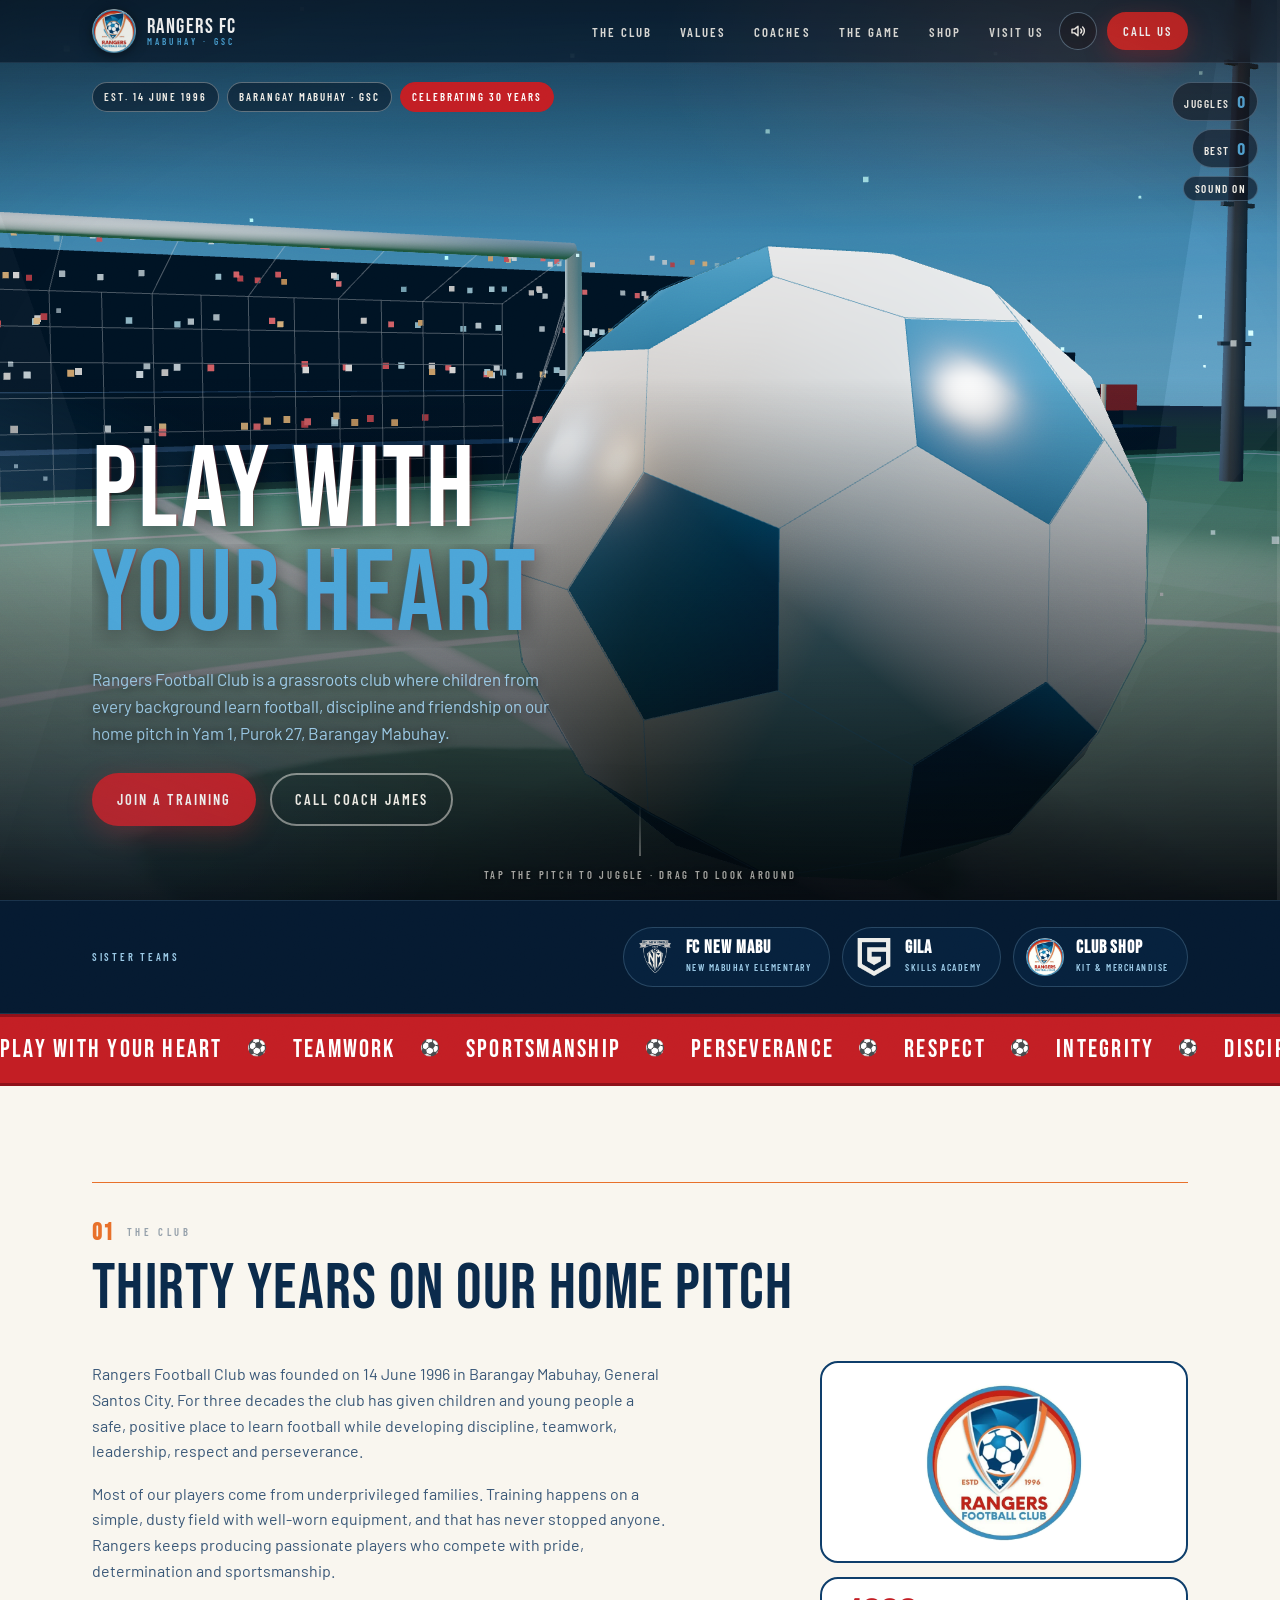
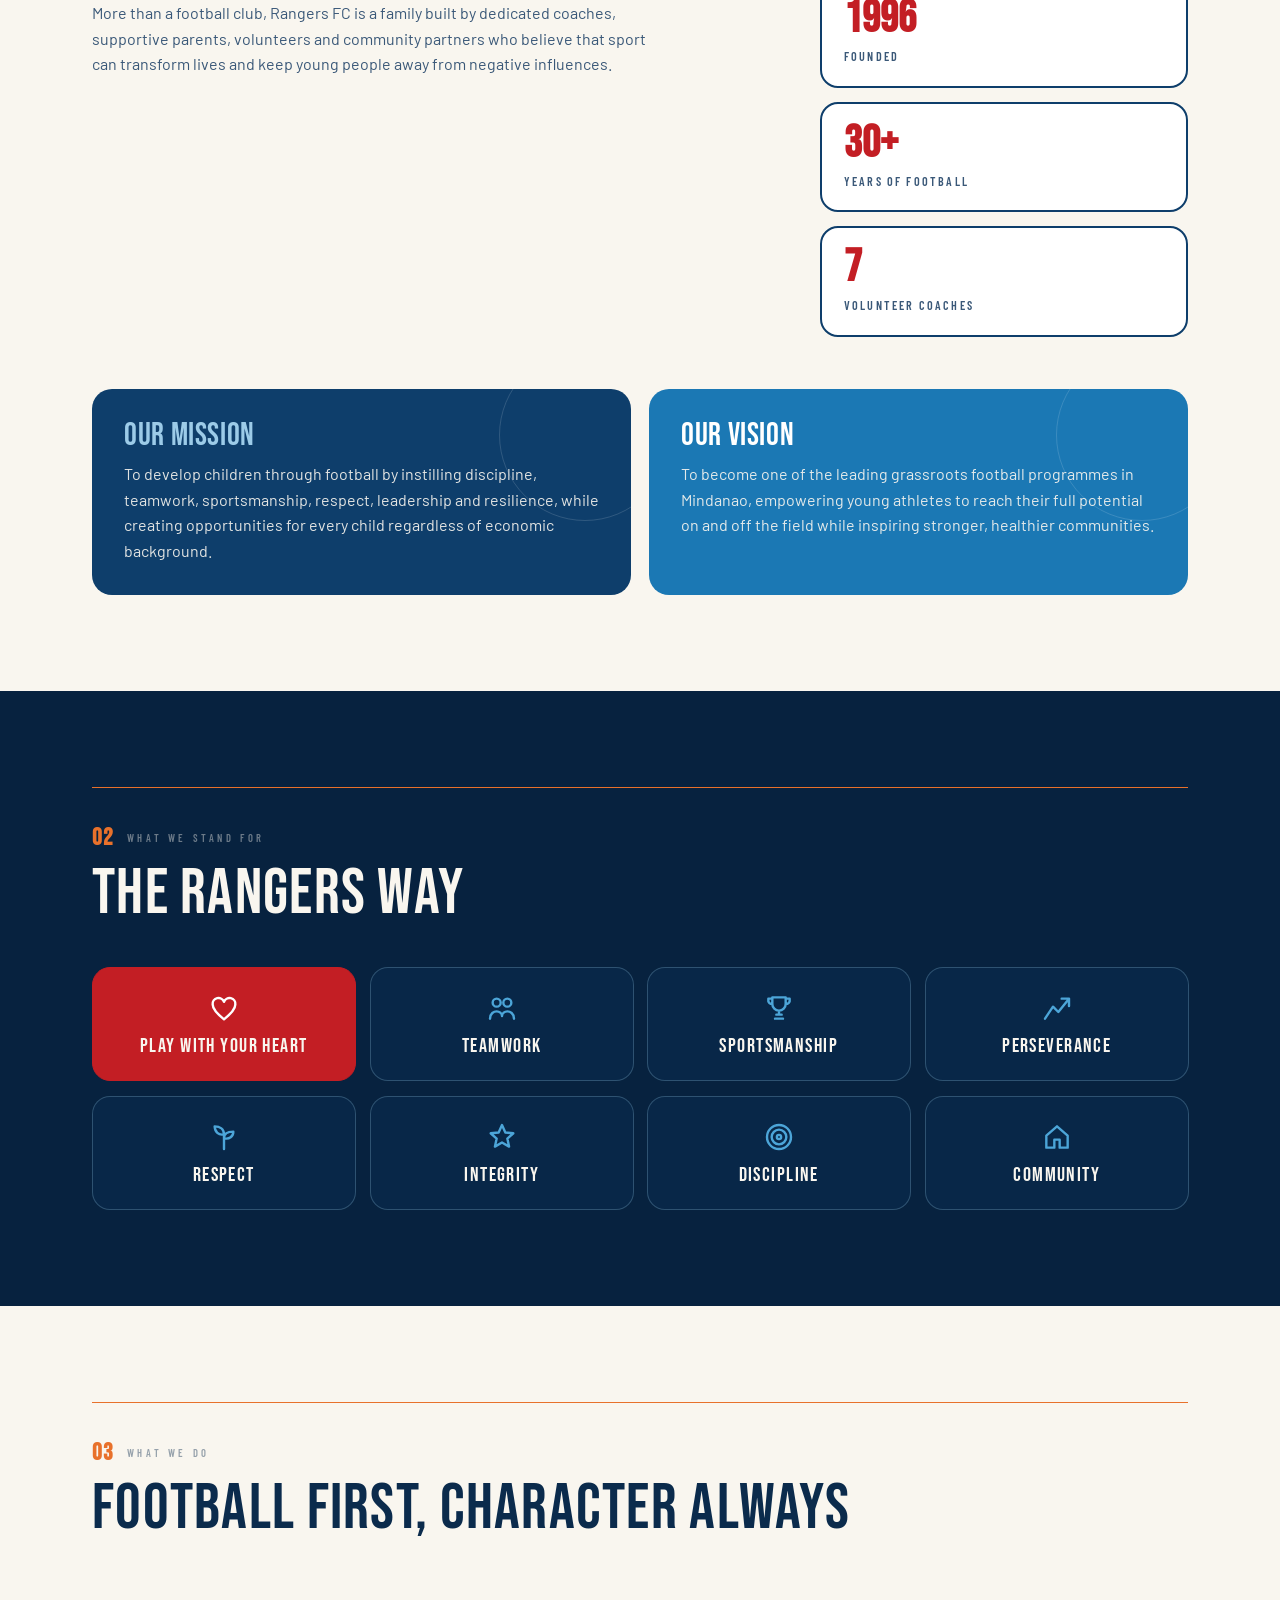
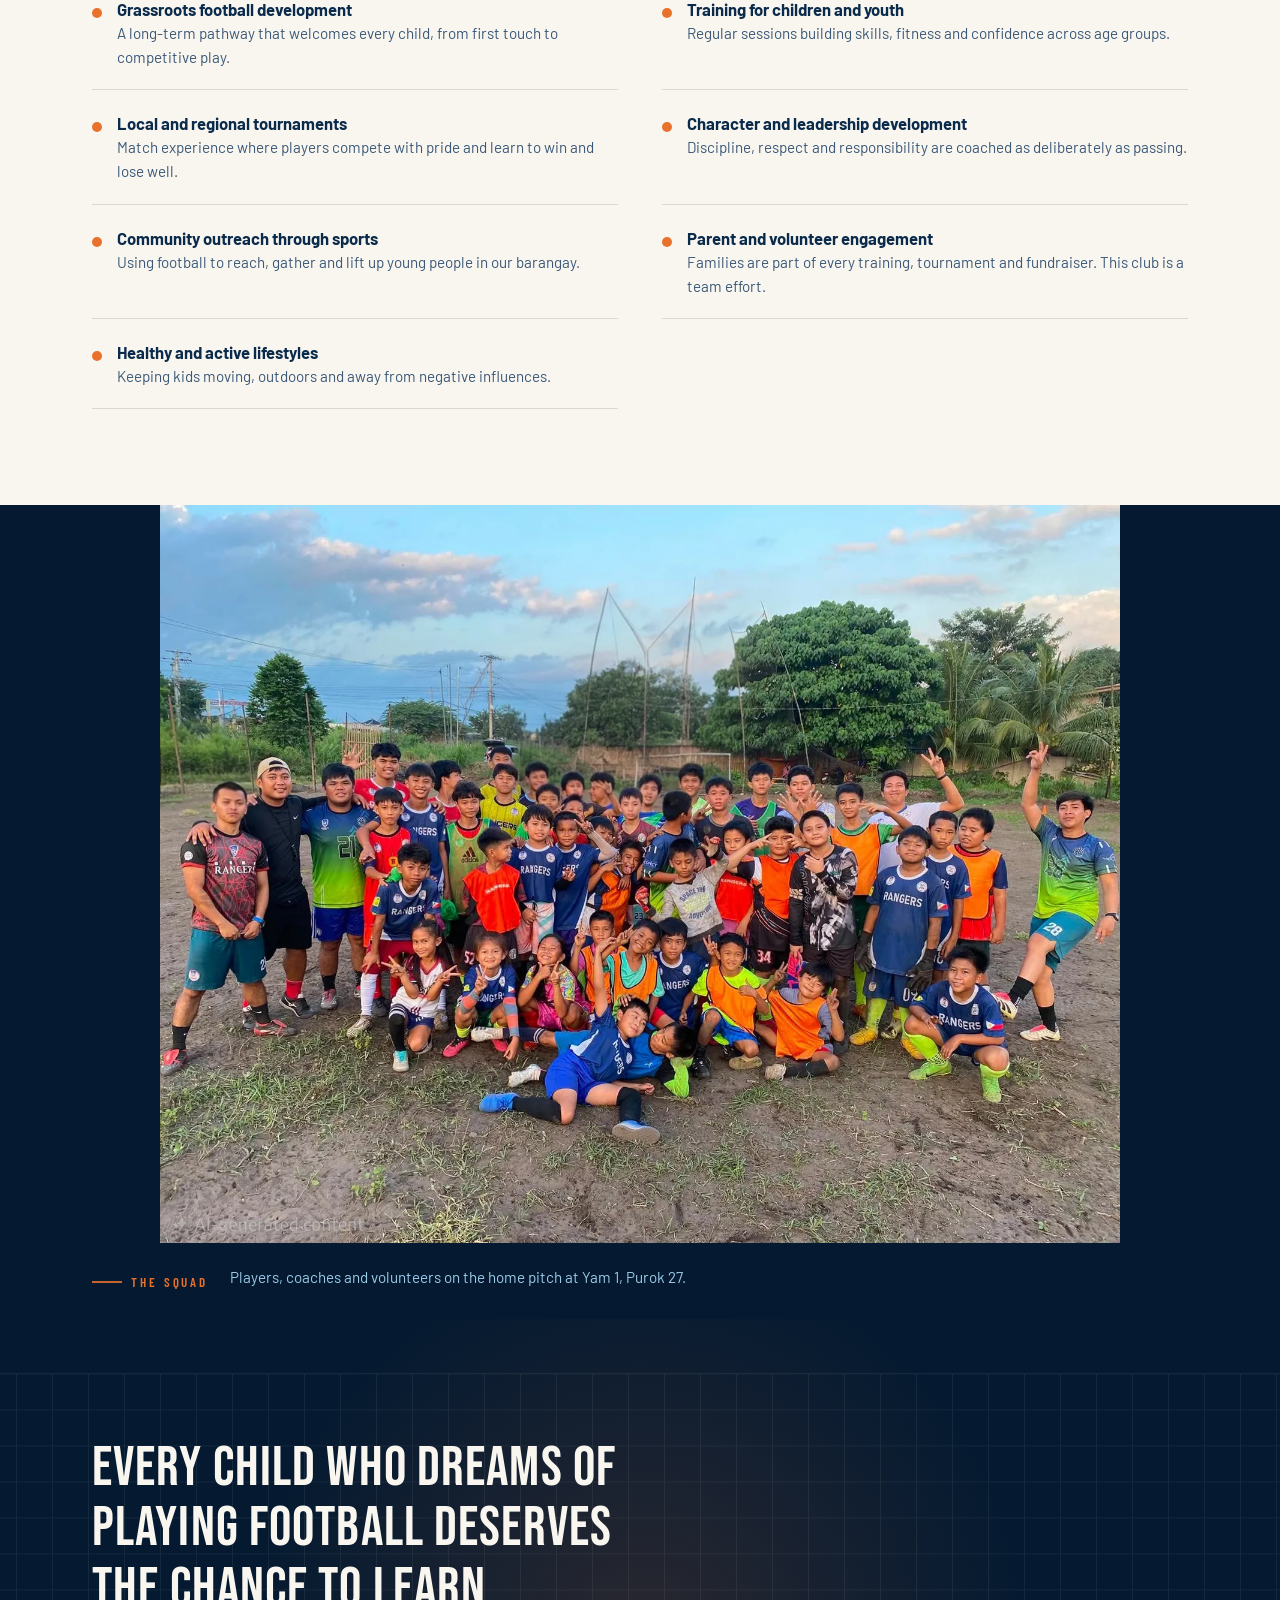
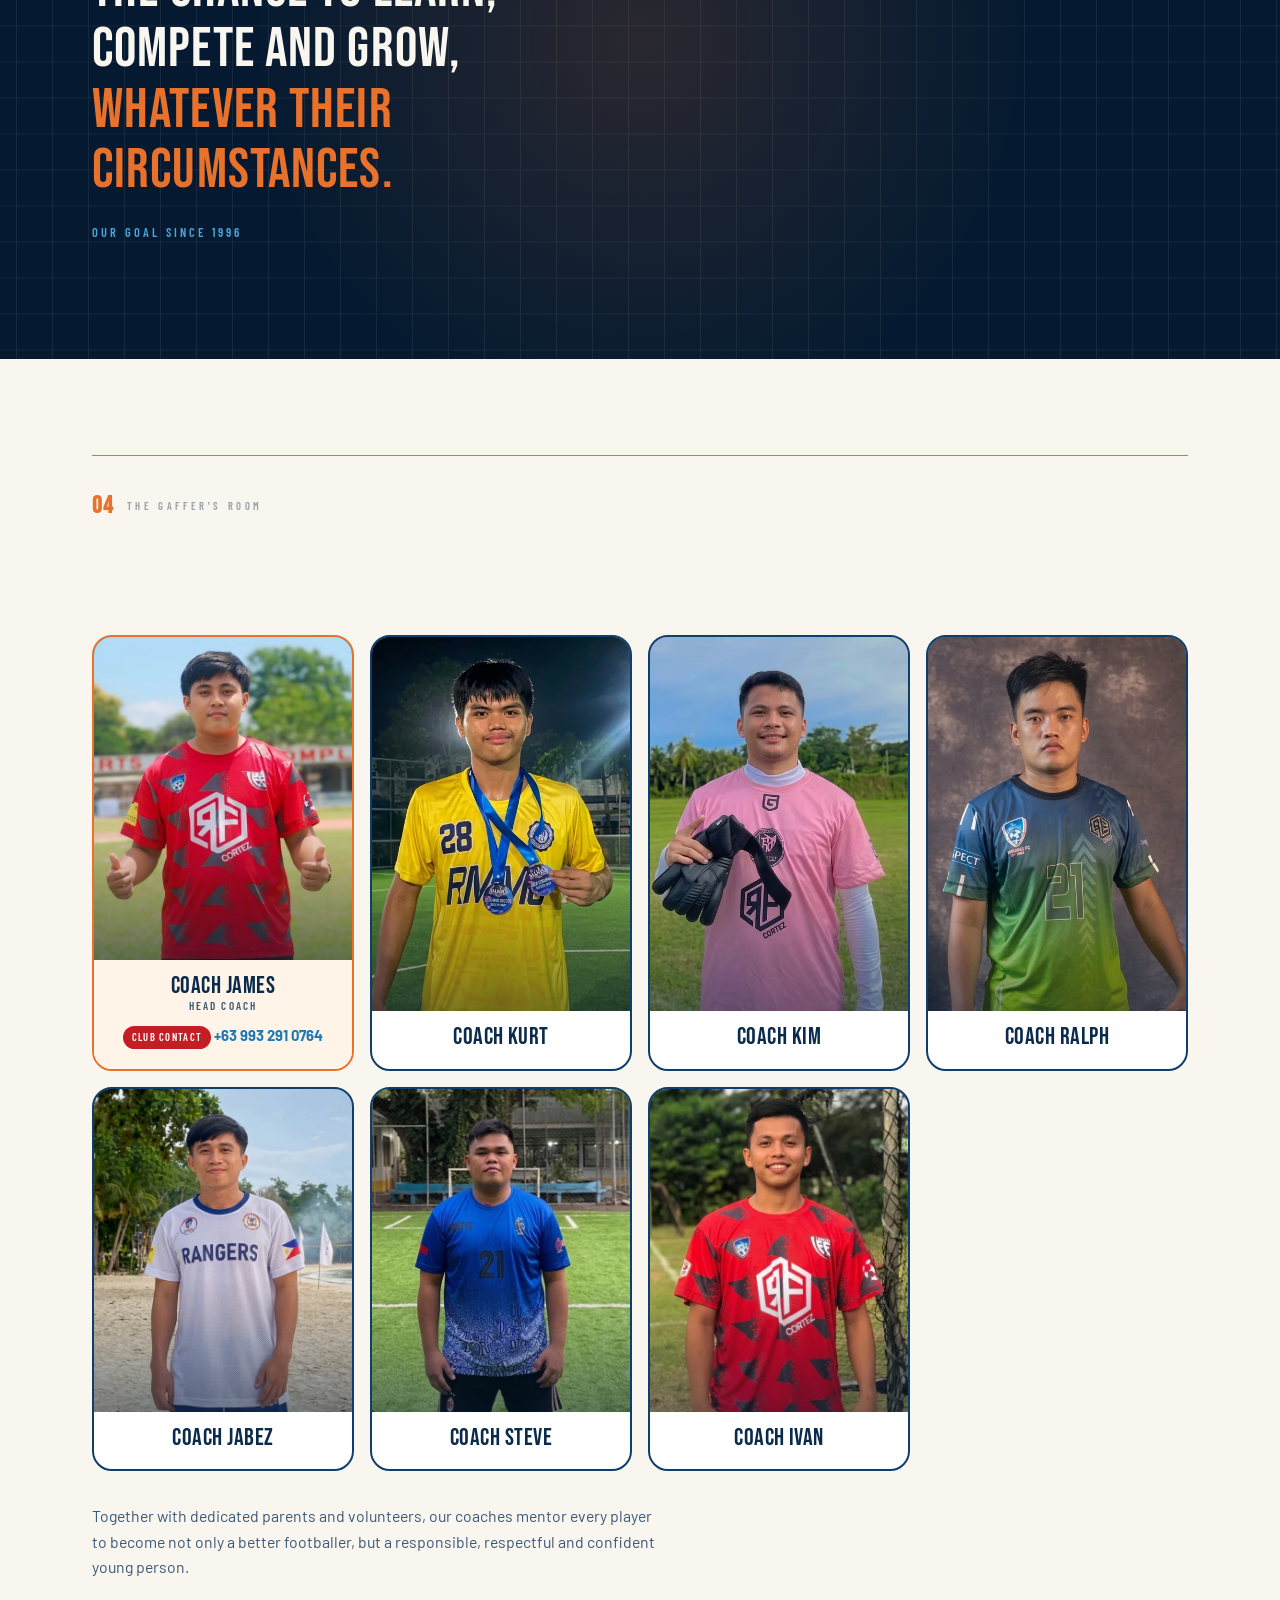
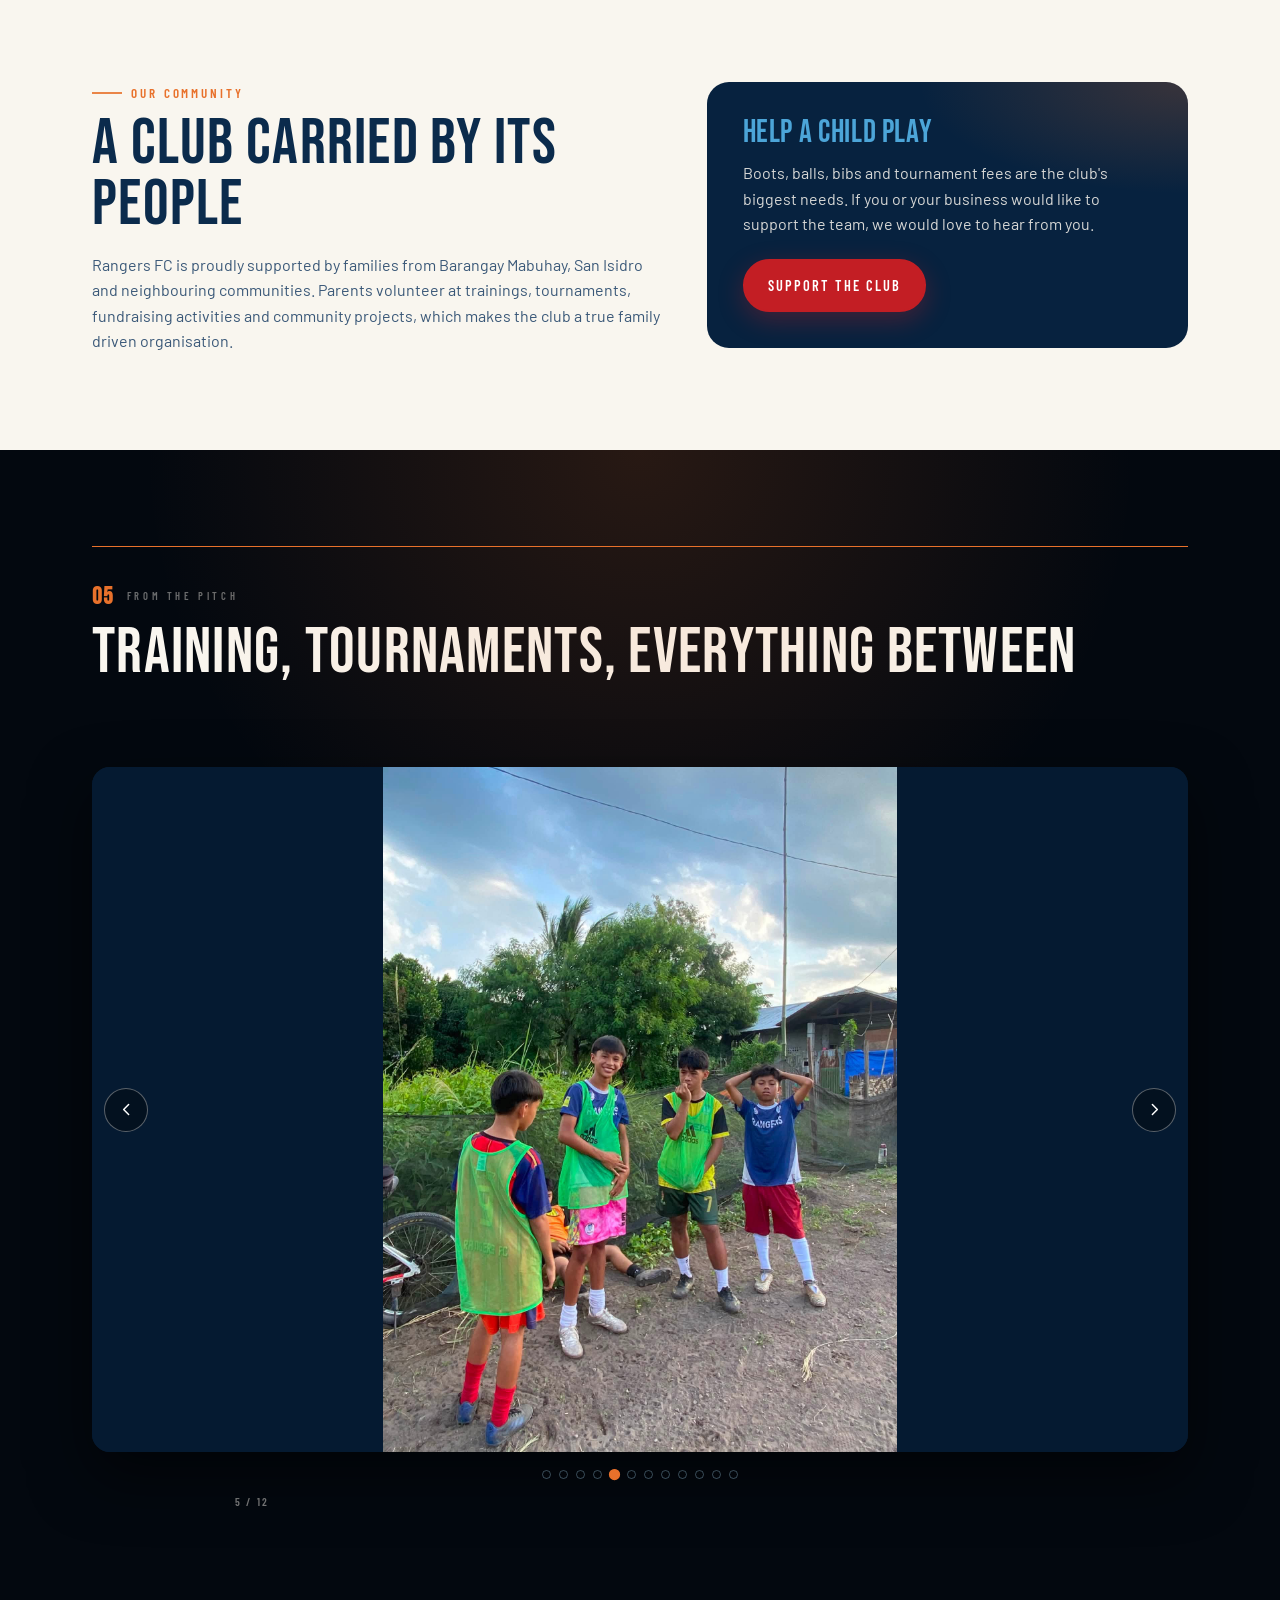
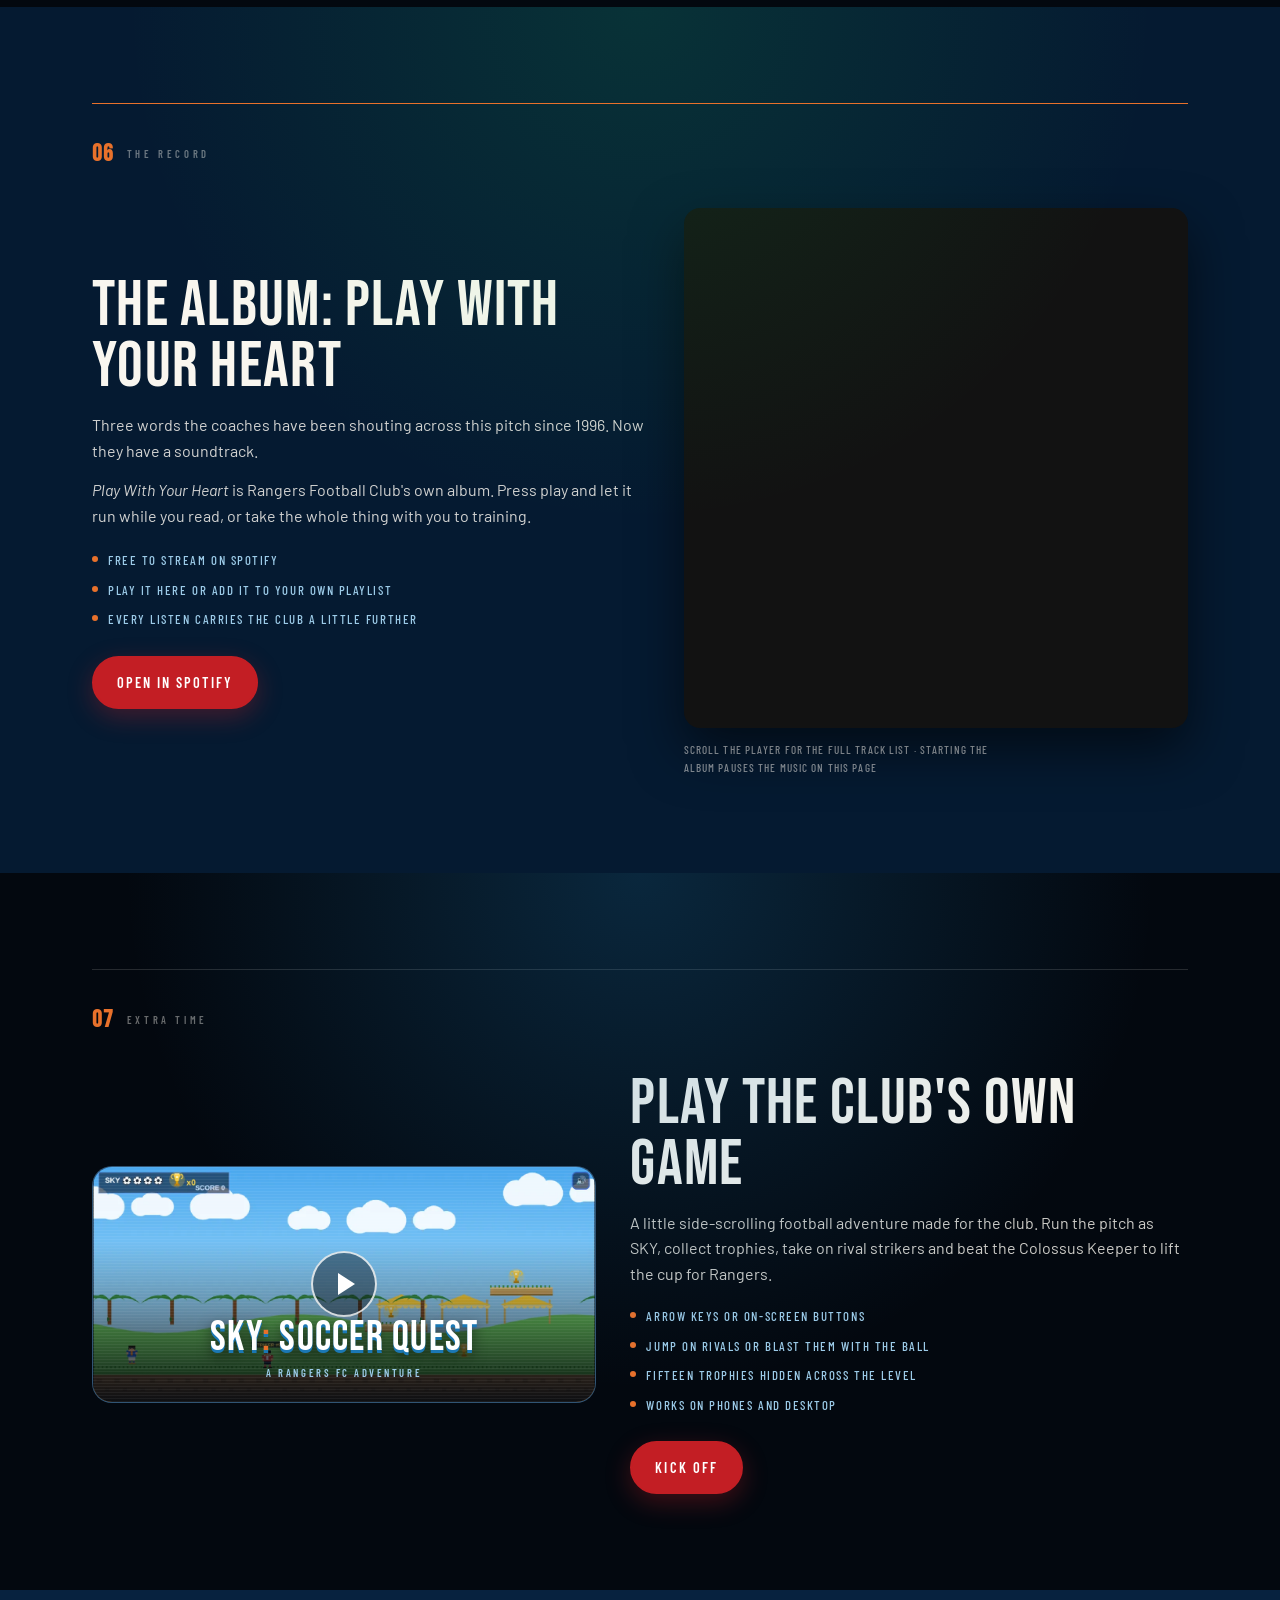
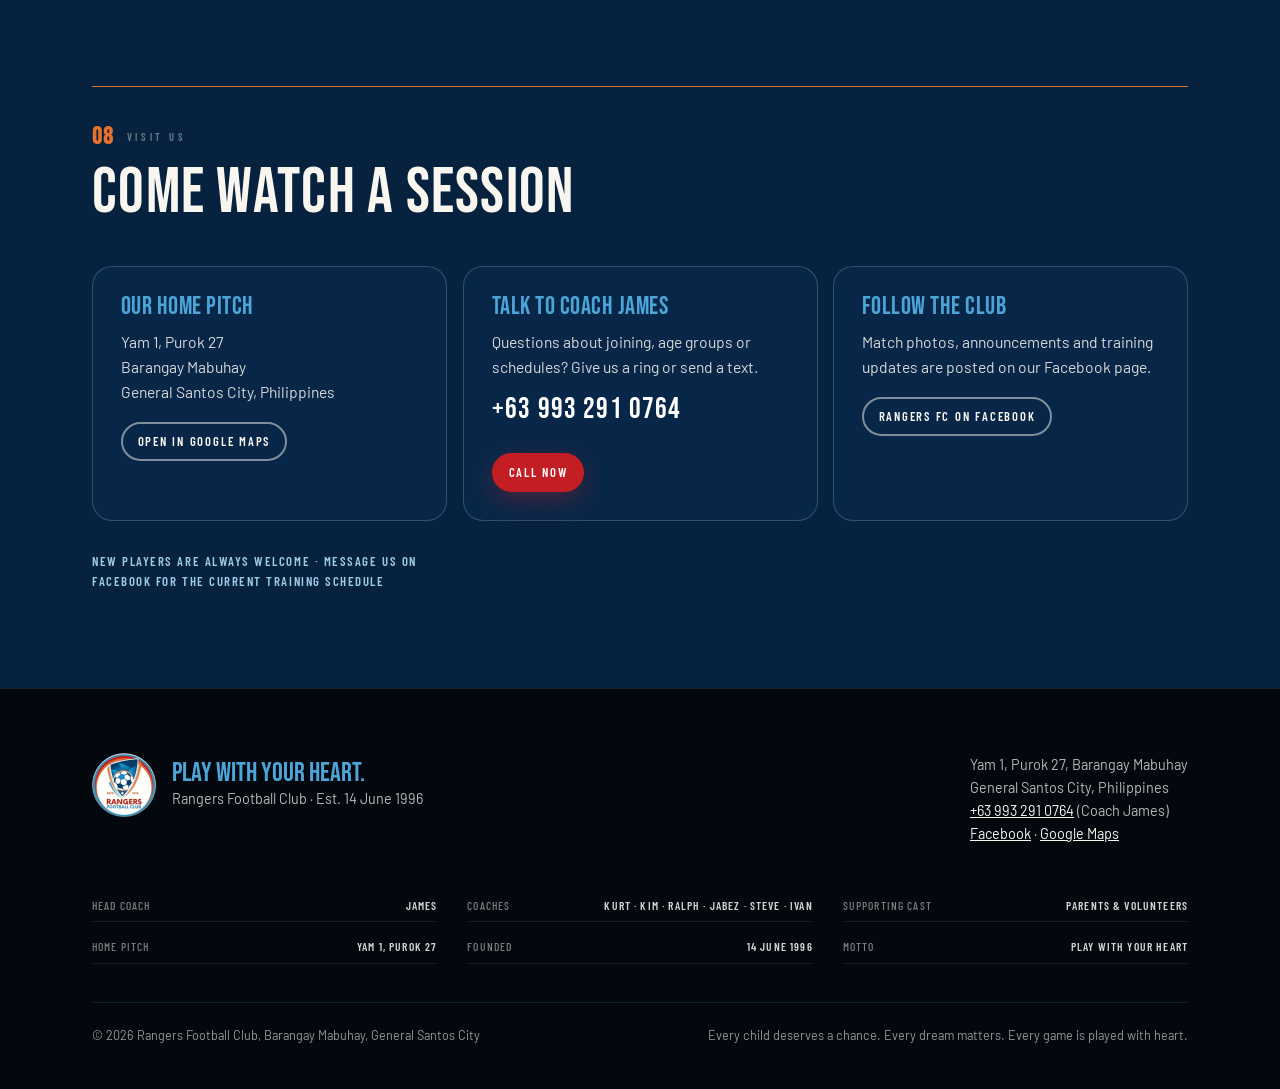
==== index.html @ d44d8064 "Add the sister-team pages and the club shop Three new pages, each with its own palette and story rat" ====
<!DOCTYPE html>
<html lang="en">
<head>
<meta charset="UTF-8" />
<meta name="viewport" content="width=device-width, initial-scale=1.0, viewport-fit=cover" />
<title>Rangers Football Club | Barangay Mabuhay, General Santos City</title>
<meta name="description" content="Rangers Football Club is a grassroots football club in Yam 1, Purok 27, Barangay Mabuhay, General Santos City. Founded 14 June 1996. Play with your heart." />
<meta name="theme-color" content="#05101F" />
<meta name="color-scheme" content="dark" />
<link rel="canonical" href="https://rangersfc.net/" />
<!-- Share cards. Facebook and Messenger need absolute URLs and a real
     1200x630 image, so these are deliberately not relative paths. -->
<meta property="og:type" content="website" />
<meta property="og:site_name" content="Rangers Football Club" />
<meta property="og:url" content="https://rangersfc.net/" />
<meta property="og:title" content="Rangers Football Club" />
<meta property="og:description" content="Grassroots football in Barangay Mabuhay, General Santos City since 1996. Play with your heart." />
<meta property="og:image" content="https://rangersfc.net/assets/og.png" />
<meta property="og:image:width" content="1200" />
<meta property="og:image:height" content="630" />
<meta property="og:image:alt" content="Rangers Football Club crest with the motto: play with your heart." />
<meta name="twitter:card" content="summary_large_image" />
<meta name="twitter:title" content="Rangers Football Club" />
<meta name="twitter:description" content="Grassroots football in Barangay Mabuhay, General Santos City since 1996. Play with your heart." />
<meta name="twitter:image" content="https://rangersfc.net/assets/og.png" />
<link rel="icon" type="image/png" href="assets/crest-icon.png" />
<link rel="apple-touch-icon" href="assets/crest-icon.png" />
<link rel="preload" as="image" href="assets/crest.webp" />
<link rel="preconnect" href="https://fonts.googleapis.com" />
<link rel="preconnect" href="https://fonts.gstatic.com" crossorigin />
<link href="https://fonts.googleapis.com/css2?family=Bebas+Neue&family=Barlow:wght@400;500;700&family=Barlow+Condensed:wght@500;600&display=swap" rel="stylesheet" />
<style>
/* ==========================================================================
   RANGERS FC — cinematic single page
   Palette and type carried from the club crest: navy, sky, red, orange, cream.
   ========================================================================== */
:root{
  --navy-deep:#07223F;
  --navy-ink:#051A31;
  --black:#03080F;
  --navy:#0E3E6B;
  --blue:#1B78B4;
  --sky:#4CA5D8;
  --sky-soft:#9CCBE8;
  --red:#C31E24;
  --red-bright:#E23037;
  --red-deep:#8F1119;
  --orange:#E8712B;
  --orange-soft:#F4A261;
  --cream:#F9F6EF;
  --cream-dim:#EFE8DA;
  --ink:#0B2B4C;
  --ink-soft:#3A5878;
  --display:'Bebas Neue','Arial Narrow',Impact,sans-serif;
  --body:'Barlow','Helvetica Neue',Arial,sans-serif;
  --cond:'Barlow Condensed','Arial Narrow',Arial,sans-serif;
  --bar:0px;                 /* letterbox bar height, animated by JS */
  --ease:cubic-bezier(.22,.61,.36,1);
  --ease-io:cubic-bezier(.65,.02,.28,1);
}
*{margin:0;padding:0;box-sizing:border-box}
html{scroll-behavior:smooth}
body{font-family:var(--body);background:var(--black);color:var(--cream);line-height:1.6;-webkit-font-smoothing:antialiased;overflow-x:hidden}
body.locked{overflow:hidden}
img,svg{display:block;max-width:100%}
a{color:inherit}
:focus-visible{outline:3px solid var(--orange);outline-offset:3px;border-radius:4px}
::selection{background:var(--sky);color:var(--navy-ink)}

.wrap{max-width:1140px;margin:0 auto;padding:0 22px}
.eyebrow{font-family:var(--cond);font-weight:600;letter-spacing:.22em;text-transform:uppercase;font-size:.82rem;display:inline-flex;align-items:center;gap:.7em;color:var(--orange)}
.eyebrow::before{content:"";width:30px;height:2px;background:currentColor;opacity:.85}
h1,h2,h3{font-family:var(--display);font-weight:400;letter-spacing:.02em;line-height:.95}
h2{font-size:clamp(2.5rem,6.4vw,4rem)}
p{max-width:64ch}

/* ==========================================================================
   1. FILM LAYER — grain, vignette, letterbox bars, light leak, flash
   These sit above everything and never take pointer events.
   ========================================================================== */
.film{position:fixed;inset:0;z-index:90;pointer-events:none}
#grain{
  position:fixed;inset:-160px;z-index:91;pointer-events:none;opacity:.055;
  mix-blend-mode:overlay;will-change:transform;
  background-image:url("data:image/svg+xml,%3Csvg xmlns='http://www.w3.org/2000/svg' width='220' height='220'%3E%3Cfilter id='n'%3E%3CfeTurbulence type='fractalNoise' baseFrequency='.82' numOctaves='3' stitchTiles='stitch'/%3E%3C/filter%3E%3Crect width='220' height='220' filter='url(%23n)' opacity='.9'/%3E%3C/svg%3E");
  animation:grainShift .7s steps(1) infinite;
}
@keyframes grainShift{
  0%{transform:translate(0,0)}      20%{transform:translate(-42px,26px)}
  40%{transform:translate(30px,-38px)} 60%{transform:translate(-26px,-22px)}
  80%{transform:translate(38px,34px)} 100%{transform:translate(0,0)}
}
#vig{position:fixed;inset:0;z-index:92;pointer-events:none;
  background:radial-gradient(120% 92% at 50% 46%,rgba(0,0,0,0) 42%,rgba(0,0,0,.2) 78%,rgba(0,0,0,.5) 100%)}
#leak{position:fixed;inset:0;z-index:91;pointer-events:none;mix-blend-mode:screen;opacity:.5;
  background:radial-gradient(46% 34% at 84% 6%,rgba(232,113,43,.24),rgba(232,113,43,0) 70%),
             radial-gradient(38% 30% at 8% 92%,rgba(76,165,216,.18),rgba(76,165,216,0) 70%);
  animation:leakDrift 19s ease-in-out infinite alternate}
@keyframes leakDrift{from{transform:translate3d(0,0,0) scale(1)}to{transform:translate3d(-3%,2%,0) scale(1.12)}}
.bars{position:fixed;left:0;right:0;height:var(--bar);background:#000;z-index:95;pointer-events:none;
  transition:height 1.1s var(--ease-io)}
.bars.top{top:0;box-shadow:0 6px 22px rgba(0,0,0,.6)}
.bars.bot{bottom:0;box-shadow:0 -6px 22px rgba(0,0,0,.6)}
#flash{position:fixed;inset:0;z-index:94;pointer-events:none;background:#fff;opacity:0;
  transition:opacity .5s ease}
#flash.on{opacity:.16;transition:opacity 0s}

/* Reticle — a soft focus ring that trails the pointer over the hero */
#reticle{position:fixed;top:0;left:0;width:46px;height:46px;margin:-23px 0 0 -23px;z-index:93;
  border:1px solid rgba(249,246,239,.55);border-radius:50%;pointer-events:none;opacity:0;
  transition:opacity .3s ease,width .2s var(--ease),height .2s var(--ease),border-color .2s}
#reticle::after{content:"";position:absolute;inset:48%;background:rgba(249,246,239,.8);border-radius:50%}
#reticle.on{opacity:.75}
#reticle.hot{width:70px;height:70px;border-color:var(--orange)}

/* Scroll progress — a thin reel of film down the right edge */
#reel{position:fixed;top:0;right:0;bottom:0;width:3px;z-index:70;background:rgba(249,246,239,.09);pointer-events:none}
#reel i{position:absolute;top:0;left:0;right:0;height:0;background:linear-gradient(180deg,var(--sky),var(--orange));
  box-shadow:0 0 12px rgba(232,113,43,.6)}

/* Chapter rail — a wide-screen HUD. Difference blending keeps it legible
   over both the cream and the navy chapters without recolouring per section. */
#rail{position:fixed;left:20px;top:50%;transform:translateY(-50%);z-index:70;display:none;
  pointer-events:none;mix-blend-mode:difference;opacity:0;transition:opacity .5s ease}
#rail.on{opacity:1}
#rail ol{list-style:none;display:flex;flex-direction:column;gap:15px;counter-reset:ch}
#rail li{display:flex;align-items:center;gap:9px;font-family:var(--cond);font-weight:600;
  letter-spacing:.2em;text-transform:uppercase;font-size:.64rem;color:rgba(255,255,255,.4);
  transition:color .35s ease}
#rail li::before{counter-increment:ch;content:"0" counter(ch);font-family:var(--display);
  font-size:.9rem;letter-spacing:.04em;line-height:1}
#rail li::after{content:"";width:12px;height:1px;background:currentColor;transition:width .4s var(--ease)}
#rail li.on{color:#fff}
#rail li.on::after{width:26px}
#rail li span{display:none;white-space:nowrap}
@media(min-width:1360px){#rail{display:block}}
@media(min-width:1560px){#rail li span{display:inline}}

/* ==========================================================================
   2. TITLE SEQUENCE — the opening shot
   ========================================================================== */
#intro{position:fixed;inset:0;z-index:120;background:var(--black);display:grid;place-items:center;
  overflow:hidden;transition:opacity .5s ease}
#intro .shutter{position:absolute;left:0;right:0;height:50.5%;background:var(--black);z-index:2;
  transition:transform 1.15s var(--ease-io)}
#intro .shutter.t{top:0}
#intro .shutter.b{bottom:0}
#intro.out .shutter.t{transform:translateY(-101%)}
#intro.out .shutter.b{transform:translateY(101%)}
#intro.out .seq,#intro.out .seq-skip{opacity:0;transition:opacity .35s ease}
#intro.gone{opacity:0;pointer-events:none}
.seq{position:relative;z-index:3;text-align:center;padding:24px}
.seq-crest{width:min(30vw,132px);margin:0 auto 26px;position:relative;border-radius:50%;overflow:hidden;
  opacity:0;transform:scale(.82);animation:crestIn 1.5s var(--ease) .25s forwards}
.seq-crest img{width:100%;filter:drop-shadow(0 14px 40px rgba(0,0,0,.8))}
.seq-crest::after{content:"";position:absolute;inset:0;
  background:linear-gradient(115deg,rgba(255,255,255,0) 40%,rgba(255,255,255,.5) 50%,rgba(255,255,255,0) 60%);
  mix-blend-mode:screen;transform:translateX(-140%);animation:sweep 1.4s ease 1.05s forwards}
@keyframes crestIn{to{opacity:1;transform:scale(1)}}
@keyframes sweep{to{transform:translateX(130%)}}
.seq-pres{font-family:var(--cond);font-weight:500;letter-spacing:.42em;text-transform:uppercase;
  font-size:.62rem;color:var(--sky);opacity:0;animation:fadeUp .9s var(--ease) .75s forwards}
.seq-title{font-family:var(--display);font-size:clamp(2.6rem,9vw,5.4rem);line-height:.92;color:#fff;
  margin:12px 0 8px;letter-spacing:.04em}
.seq-title span{display:block;overflow:hidden}
.seq-title span i{display:block;font-style:normal;transform:translateY(105%);
  animation:riseIn 1s var(--ease) forwards}
.seq-title span:nth-child(1) i{animation-delay:1.0s}
.seq-title span:nth-child(2) i{font-size:.38em;letter-spacing:.3em;color:var(--sky-soft);animation-delay:1.18s}
@keyframes riseIn{to{transform:translateY(0)}}
.seq-est{font-family:var(--cond);font-weight:500;letter-spacing:.3em;text-transform:uppercase;
  font-size:.68rem;color:rgba(249,246,239,.6);opacity:0;animation:fadeUp .9s var(--ease) 1.6s forwards}
@keyframes fadeUp{from{opacity:0;transform:translateY(10px)}to{opacity:1;transform:none}}
.seq-bar{width:min(240px,54vw);height:2px;background:rgba(249,246,239,.16);margin:30px auto 0;overflow:hidden}
.seq-bar i{display:block;height:100%;width:0;background:linear-gradient(90deg,var(--sky),var(--orange));
  animation:load 3.3s var(--ease-io) .2s forwards}
@keyframes load{to{width:100%}}
.seq-skip{position:absolute;bottom:26px;right:26px;z-index:4;background:none;border:1px solid rgba(249,246,239,.3);
  color:rgba(249,246,239,.75);font-family:var(--cond);font-weight:600;letter-spacing:.22em;text-transform:uppercase;
  font-size:.68rem;padding:.6em 1.2em;border-radius:999px;cursor:pointer;transition:.2s;
  opacity:0;animation:fadeUp .6s ease 1.2s forwards}
.seq-skip:hover{border-color:var(--orange);color:var(--orange)}

/* ==========================================================================
   3. NAV
   ========================================================================== */
.nav{position:fixed;top:var(--bar);left:0;right:0;z-index:80;background:rgba(5,16,31,.55);
  backdrop-filter:blur(12px);-webkit-backdrop-filter:blur(12px);
  border-bottom:1px solid rgba(156,203,232,.12);transition:background .35s,top 1.1s var(--ease-io),transform .45s var(--ease)}
.nav.scrolled{background:rgba(3,10,20,.94)}
.nav.hide{transform:translateY(-118%)}
.nav-inner{max-width:1140px;margin:0 auto;padding:9px 22px;display:flex;align-items:center;gap:14px}
.brand{display:flex;align-items:center;gap:11px;text-decoration:none}
.brand img{width:44px;height:44px;flex:none;filter:drop-shadow(0 2px 6px rgba(0,0,0,.5))}
.wordmark{font-family:var(--display);font-size:1.32rem;letter-spacing:.07em;line-height:1;color:#fff}
.wordmark small{display:block;font-family:var(--cond);font-size:.58rem;letter-spacing:.34em;color:var(--sky);font-weight:600}
.nav-links{display:none;gap:28px;margin-left:auto;list-style:none}
.nav-links a{text-decoration:none;font-family:var(--cond);font-weight:600;letter-spacing:.16em;
  text-transform:uppercase;font-size:.8rem;opacity:.88;position:relative;padding:2px 0}
.nav-links a::after{content:"";position:absolute;left:0;right:100%;bottom:-2px;height:1px;background:var(--orange);
  transition:right .3s var(--ease)}
.nav-links a:hover{opacity:1}
.nav-links a:hover::after{right:0}
.nav-end{display:flex;align-items:center;gap:10px;margin-left:auto}
.nav-call{white-space:nowrap}
@media(min-width:860px){.nav-links{display:flex}.nav-end{margin-left:0}}
/* the sound switch costs width, so tighten the bar on small phones */
@media(max-width:430px){
  .nav-inner{padding:8px 14px;gap:9px}
  .wordmark{font-size:1.16rem}
  .wordmark small{letter-spacing:.26em}
  .brand img{width:38px;height:38px}
  .nav-end{gap:8px}
  .nav-call{padding:.55em .9em;font-size:.72rem}
}
@media(max-width:360px){
  .nav-inner{padding:8px 10px;gap:7px}
  .brand{gap:8px}
  .brand img{width:34px;height:34px}
  .wordmark{font-size:1rem}
  .wordmark small{font-size:.52rem;letter-spacing:.2em}
  .nav-snd{width:32px;height:32px}
  .nav-snd svg{width:16px;height:16px}
  .nav-end{gap:6px}
  .nav-call{padding:.5em .72em;font-size:.66rem;letter-spacing:.08em}
}
/* always-reachable sound switch — the hero's own toggle scrolls away */
.nav-snd{flex:none;width:38px;height:38px;border-radius:50%;cursor:pointer;
  border:1px solid rgba(156,203,232,.4);background:rgba(3,12,26,.5);color:var(--cream);
  display:grid;place-items:center;transition:border-color .2s,color .2s,background .2s}
.nav-snd:hover{border-color:var(--sky);background:rgba(27,120,180,.22)}
.nav-snd svg{width:18px;height:18px;fill:none;stroke:currentColor;stroke-width:1.9;
  stroke-linecap:round;stroke-linejoin:round}
.nav-snd .wave{opacity:1;transition:opacity .2s}
.nav-snd .slash{opacity:0;transition:opacity .2s}
.nav-snd.off{color:rgba(249,246,239,.5)}
.nav-snd.off .wave{opacity:0}
.nav-snd.off .slash{opacity:1}

/* ==========================================================================
   4. BUTTONS
   ========================================================================== */
.btn{display:inline-flex;align-items:center;gap:.55em;font-family:var(--cond);font-weight:600;
  letter-spacing:.14em;text-transform:uppercase;font-size:.9rem;text-decoration:none;padding:.9em 1.6em;
  border-radius:999px;cursor:pointer;border:2px solid transparent;position:relative;overflow:hidden;
  transition:transform .25s var(--ease),background .25s,color .25s,border-color .25s,box-shadow .25s}
.btn span{position:relative;z-index:2}
.btn::before{content:"";position:absolute;inset:0;background:currentColor;opacity:0;transform:scaleX(0);
  transform-origin:left;transition:transform .35s var(--ease),opacity .35s}
.btn:hover{transform:translateY(-3px)}
.btn-red{background:var(--red);color:#fff;border-color:var(--red);box-shadow:0 8px 26px rgba(195,30,36,.32)}
.btn-red:hover{background:var(--red-bright);border-color:var(--red-bright);box-shadow:0 14px 34px rgba(226,48,55,.42)}
.btn-ghost{border-color:rgba(249,246,239,.5);color:var(--cream)}
.btn-ghost:hover{border-color:#fff;background:rgba(249,246,239,.1)}
.btn-navy{border-color:var(--navy);color:var(--navy)}
.btn-navy:hover{background:var(--navy);color:#fff}
.btn-sm{padding:.58em 1.15em;font-size:.79rem}

/* ==========================================================================
   5. HERO — the WebGL stage
   ========================================================================== */
.hero{position:relative;height:100svh;min-height:600px;max-height:1100px;overflow:hidden;
  background:linear-gradient(180deg,#03080f 0%,#0a2140 46%,#153f6e 70%,#a35427 100%)}
#stage{position:absolute;inset:0;touch-action:pan-y;cursor:pointer}
#stage canvas{position:absolute;inset:0;display:block}
.scrim{position:absolute;inset:0;pointer-events:none;
  background:linear-gradient(to top,rgba(3,8,15,.94) 0%,rgba(3,8,15,.45) 32%,rgba(3,8,15,0) 58%),
             linear-gradient(to bottom,rgba(3,8,15,.6) 0%,rgba(3,8,15,0) 26%)}
.hero-ui{position:absolute;inset:0;pointer-events:none;display:flex;flex-direction:column;justify-content:flex-end}
.hero-ui .wrap{width:100%;padding-bottom:74px}
.hero-pills{position:absolute;top:calc(var(--bar) + 82px);left:0;right:0;transition:top 1.1s var(--ease-io)}
.hero-pills .wrap{display:flex;flex-wrap:wrap;gap:8px}
.pill{font-family:var(--cond);font-weight:600;letter-spacing:.18em;text-transform:uppercase;font-size:.68rem;
  padding:.5em 1em;border-radius:999px;border:1px solid rgba(249,246,239,.34);background:rgba(3,12,26,.5);
  backdrop-filter:blur(5px);-webkit-backdrop-filter:blur(5px)}
.pill-red{background:var(--red);border-color:var(--red);color:#fff}
.hero h1{font-size:clamp(3.4rem,11vw,7.2rem);color:#fff;line-height:.9;
  text-shadow:0 4px 24px rgba(0,0,0,.6), 1.5px 0 0 rgba(226,48,55,.28), -1.5px 0 0 rgba(76,165,216,.28)}
.hero h1 .accent{color:var(--sky)}
.hero h1 .ln{display:block;overflow:hidden}
.hero h1 .ln i{display:block;font-style:normal;transform:translateY(106%);
  transition:transform 1.05s var(--ease)}
.hero.live h1 .ln i{transform:none}
.hero h1 .ln:nth-child(2) i{transition-delay:.12s}
.hero-sub{margin:18px 0 26px;font-size:1.06rem;color:var(--sky-soft);max-width:48ch;
  text-shadow:0 2px 10px rgba(0,0,0,.7);opacity:0;transform:translateY(14px);
  transition:opacity .9s var(--ease) .35s,transform .9s var(--ease) .35s}
.hero.live .hero-sub{opacity:1;transform:none}
.hero-cta{display:flex;flex-wrap:wrap;gap:14px;opacity:0;transform:translateY(14px);
  transition:opacity .9s var(--ease) .5s,transform .9s var(--ease) .5s}
.hero.live .hero-cta{opacity:1;transform:none}
.hero-cta .btn{pointer-events:auto}
.hud{position:absolute;top:calc(var(--bar) + 82px);right:0;pointer-events:none;transition:top 1.1s var(--ease-io)}
.hud .wrap{display:flex;flex-direction:column;align-items:flex-end;gap:8px}
.hud span,.hud button{font-family:var(--cond);font-weight:600;letter-spacing:.14em;text-transform:uppercase;
  font-size:.7rem;background:rgba(3,12,26,.62);border:1px solid rgba(156,203,232,.32);padding:.45em .95em;
  border-radius:999px;color:var(--cream)}
.hud b{color:var(--sky);font-size:1.06rem;margin-left:.4em;font-variant-numeric:tabular-nums}
.hud button{pointer-events:auto;cursor:pointer;transition:border-color .2s,color .2s}
.hud button:hover{border-color:var(--sky);color:#fff}
#hint{position:absolute;bottom:16px;left:0;right:0;text-align:center;font-family:var(--cond);font-weight:600;
  letter-spacing:.26em;text-transform:uppercase;font-size:.66rem;color:rgba(249,246,239,.7);
  pointer-events:none;text-shadow:0 1px 5px rgba(0,0,0,.9)}
#scrollcue{position:absolute;bottom:44px;left:50%;transform:translateX(-50%);width:1px;height:52px;
  background:linear-gradient(180deg,rgba(249,246,239,0),rgba(249,246,239,.7));pointer-events:none;
  animation:cue 2.4s ease-in-out infinite}
@keyframes cue{0%,100%{opacity:.25;transform:translateX(-50%) scaleY(.55)}50%{opacity:1;transform:translateX(-50%) scaleY(1)}}
#pop{position:absolute;top:36%;left:0;right:0;text-align:center;font-family:var(--display);
  font-size:clamp(2.2rem,7.5vw,4.4rem);color:var(--orange);opacity:0;transform:scale(.7);pointer-events:none;
  text-shadow:0 4px 26px rgba(0,0,0,.7)}
#pop.show{animation:pop 1.35s ease forwards}
@keyframes pop{0%{opacity:0;transform:scale(.6)}18%{opacity:1;transform:scale(1.09)}30%{transform:scale(1)}
  75%{opacity:1}100%{opacity:0;transform:scale(1.06) translateY(-16px)}}
/* Static stand-in for the stage when WebGL is unavailable or motion is reduced.
   Sits in the right third and stays behind the headline. */
.hero-fb{display:none;position:absolute;inset:0;align-items:center;justify-content:center;pointer-events:none}
.hero-fb img{width:min(56vw,320px);filter:drop-shadow(0 18px 46px rgba(0,0,0,.6));opacity:.3}
@media(min-width:900px){
  .hero-fb{justify-content:flex-end;padding-right:9%}
  .hero-fb img{width:min(34vw,380px);opacity:.5}
}
.hero.fb #stage,.hero.fb .hud,.hero.fb #hint,.hero.fb #pop{display:none}
.hero.fb .hero-fb{display:flex}
@media(max-width:640px){
  .hero-ui .wrap{padding-bottom:58px}
  .hud{top:calc(var(--bar) + 74px)}
  .hero-pills{top:calc(var(--bar) + 74px)}
  .hero-pills .wrap{padding-right:120px}
  .hero-pills .pill{font-size:.62rem;padding:.45em .8em}
  .hero-pills .pill:nth-child(2){display:none}   /* the location repeats in the copy below */
  .hero-sub{font-size:.98rem;margin:14px 0 22px}
  #scrollcue{display:none}
  .scrim{background:linear-gradient(to top,rgba(3,8,15,.96) 0%,rgba(3,8,15,.62) 40%,rgba(3,8,15,0) 66%),
                    linear-gradient(to bottom,rgba(3,8,15,.66) 0%,rgba(3,8,15,0) 24%)}
}

/* Sister teams — the two clubs Rangers grew into, sat directly under the hero */
.sisters{background:var(--navy-ink);border-top:1px solid rgba(156,203,232,.14);
  border-bottom:1px solid rgba(156,203,232,.14);padding:26px 0;position:relative;z-index:2}
.sisters .wrap{display:flex;flex-wrap:wrap;align-items:center;gap:18px 26px}
.sisters-lab{font-family:var(--cond);font-weight:600;letter-spacing:.26em;text-transform:uppercase;
  font-size:.66rem;color:var(--sky-soft);flex:none}
.sisters-links{display:flex;flex-wrap:wrap;gap:12px;margin-left:auto}
.sis{display:flex;align-items:center;gap:12px;text-decoration:none;padding:10px 18px 10px 12px;
  border:1px solid rgba(156,203,232,.22);border-radius:999px;background:rgba(14,62,107,.22);
  transition:border-color .3s,background .3s,transform .25s var(--ease)}
.sis:hover{border-color:var(--orange);background:rgba(232,113,43,.12);transform:translateY(-3px)}
.sis img{width:38px;height:38px;object-fit:contain;flex:none}
.sis b{display:block;font-family:var(--display);font-size:1.15rem;letter-spacing:.05em;
  line-height:1;color:#fff}
.sis span{display:block;font-family:var(--cond);font-weight:600;letter-spacing:.16em;
  text-transform:uppercase;font-size:.6rem;color:var(--sky-soft);margin-top:3px}
@media(max-width:700px){
  .sisters .wrap{flex-direction:column;align-items:stretch}
  .sisters-links{margin-left:0;flex-direction:column}
  .sis{justify-content:flex-start}
}

/* ==========================================================================
   6. TICKER
   ========================================================================== */
.ticker{background:var(--red);color:#fff;overflow:hidden;border-top:3px solid var(--red-deep);
  border-bottom:3px solid var(--red-deep);position:relative;z-index:2}
.ticker-track{display:flex;width:max-content;animation:tick 34s linear infinite;will-change:transform}
.ticker-track span{font-family:var(--display);font-size:1.55rem;letter-spacing:.09em;padding:13px 0;white-space:nowrap}
.ticker-track span::after{content:"⚽";font-size:1rem;margin:0 24px;vertical-align:middle}
@keyframes tick{to{transform:translateX(-50%)}}

/* ==========================================================================
   7. SECTIONS
   ========================================================================== */
section{padding:96px 0;position:relative}
.on-light{background:var(--cream);color:var(--ink)}
.on-light p{color:var(--ink-soft)}
.on-dark-nvy{background:var(--navy-deep)}
.on-black{background:var(--black)}
.section-head{margin-bottom:42px}
.section-head p{margin-top:16px}
/* chapter slate */
.slate{font-family:var(--cond);font-weight:600;letter-spacing:.34em;text-transform:uppercase;font-size:.66rem;
  color:rgba(249,246,239,.42);margin-bottom:14px;display:flex;align-items:center;gap:12px}
.on-light .slate{color:rgba(11,43,76,.42)}
.slate b{font-family:var(--display);font-size:1.5rem;letter-spacing:.06em;color:var(--orange);line-height:1}
/* a hairline that draws itself across the top of each chapter */
.rulewrap{height:1px;background:rgba(249,246,239,.14);overflow:hidden;margin-bottom:38px}
.on-light .rulewrap{background:rgba(11,43,76,.14)}
.rulewrap i{display:block;height:100%;width:100%;background:var(--orange);
  transform:scaleX(0);transform-origin:left;transition:transform 1.5s var(--ease-io)}
.rulewrap.in i{transform:scaleX(1)}

/* About */
.about-grid{display:grid;gap:44px}
@media(min-width:880px){.about-grid{grid-template-columns:1.3fr .7fr}}
.about-copy p+p{margin-top:17px}
.stats{display:grid;gap:14px;align-content:start}
.crest-card{border:2px solid var(--navy);border-radius:18px;background:#fff;padding:20px;display:flex;
  justify-content:center;position:relative;overflow:hidden}
.crest-card img{width:158px;height:158px;transition:transform .8s var(--ease)}
.crest-card:hover img{transform:scale(1.05) rotate(-2deg)}
.crest-card::after{content:"";position:absolute;top:0;bottom:0;width:40%;left:-60%;
  background:linear-gradient(100deg,rgba(255,255,255,0),rgba(255,255,255,.75),rgba(255,255,255,0));
  transition:left .9s var(--ease)}
.crest-card:hover::after{left:120%}
.stat{border:2px solid var(--navy);border-radius:18px;padding:18px 22px;background:#fff}
.stat b{display:block;font-family:var(--display);font-size:2.8rem;line-height:1;color:var(--red);
  font-variant-numeric:tabular-nums}
/* direct child only — the counter inside <b> must keep the display size */
.stat > span{font-family:var(--cond);font-weight:600;letter-spacing:.18em;text-transform:uppercase;
  font-size:.76rem;color:var(--ink-soft)}
.mv-grid{display:grid;gap:18px;margin-top:52px}
@media(min-width:720px){.mv-grid{grid-template-columns:1fr 1fr}}
.mv-card{border-radius:20px;padding:32px;background:var(--navy);color:var(--cream);position:relative;overflow:hidden}
.mv-card::before{content:"";position:absolute;right:-40px;top:-40px;width:170px;height:170px;border-radius:50%;
  border:1px solid rgba(255,255,255,.14)}
.mv-card.alt{background:var(--blue)}
.mv-card h3{font-size:2rem;margin-bottom:10px;color:var(--sky-soft)}
.mv-card.alt h3{color:#fff}
.mv-card p{color:rgba(249,246,239,.9);max-width:none}

/* Values */
.values-grid{display:grid;grid-template-columns:repeat(2,1fr);gap:14px}
@media(min-width:760px){.values-grid{grid-template-columns:repeat(4,1fr)}}
.value{border:1px solid rgba(156,203,232,.26);border-radius:18px;padding:24px 18px;text-align:center;
  background:rgba(14,62,107,.22);position:relative;overflow:hidden;
  transition:border-color .3s,background .3s,box-shadow .3s,transform .25s var(--ease)}
.value::after{content:"";position:absolute;inset:0;opacity:0;transition:opacity .35s;
  background:radial-gradient(70% 70% at 50% 0%,rgba(76,165,216,.28),transparent 72%)}
.value:hover{border-color:var(--sky);box-shadow:0 16px 34px rgba(0,0,0,.36)}
.value:hover::after{opacity:1}
.value svg{width:32px;height:32px;margin:0 auto 13px;stroke:var(--sky);fill:none;stroke-width:1.8;
  stroke-linecap:round;stroke-linejoin:round;position:relative;z-index:2;transition:transform .4s var(--ease)}
.value:hover svg{transform:translateY(-3px) scale(1.08)}
.value h3{font-size:1.28rem;letter-spacing:.07em;position:relative;z-index:2}
.value.lead{background:var(--red);border-color:var(--red)}
.value.lead svg{stroke:#fff}
.value.lead::after{background:radial-gradient(70% 70% at 50% 0%,rgba(255,255,255,.24),transparent 72%)}

/* Programmes */
.prog-grid{display:grid;gap:6px 44px}
@media(min-width:760px){.prog-grid{grid-template-columns:1fr 1fr}}
.prog{padding:20px 0;border-bottom:1px solid rgba(11,43,76,.14);display:flex;gap:15px;align-items:baseline;
  transition:padding-left .3s var(--ease)}
.prog:hover{padding-left:8px}
.prog::before{content:"";flex:none;width:10px;height:10px;border-radius:50%;background:var(--orange);
  position:relative;top:2px;transition:transform .3s var(--ease),box-shadow .3s}
.prog:hover::before{transform:scale(1.35);box-shadow:0 0 0 6px rgba(232,113,43,.16)}
.prog h3{font-family:var(--body);font-weight:700;font-size:1.04rem;letter-spacing:0}
.prog p{font-size:.95rem;margin-top:3px;max-width:none}

/* Squad band — an establishing shot between the programmes and the goal
   quote. The whole frame is shown: contain rather than cover, so nobody is
   cropped out, with the navy showing through as letterbox on wide screens.
   No text sits over the faces. */
.squad{position:relative;background:var(--navy-ink)}
.squad-img{position:relative;line-height:0;max-width:1400px;margin:0 auto}
.squad-img img{display:block;width:100%;height:auto;max-height:82vh;
  object-fit:contain;margin:0 auto}
.squad figcaption{padding:22px 0 26px}
.squad figcaption .wrap{display:flex;flex-wrap:wrap;gap:6px 22px;align-items:baseline}
.squad figcaption p{color:var(--sky-soft);font-size:.95rem;max-width:58ch;margin:0}

/* Goal quote — parallax slab */
.goal{background:var(--navy-ink);padding:120px 0;position:relative;overflow:hidden}
.goal .netline{position:absolute;inset:-10%;opacity:.07;will-change:transform;
  background-image:linear-gradient(var(--cream) 1px,transparent 1px),linear-gradient(90deg,var(--cream) 1px,transparent 1px);
  background-size:36px 36px}
.goal .halo{position:absolute;left:50%;top:50%;width:min(120vw,900px);height:min(120vw,900px);
  transform:translate(-50%,-50%);pointer-events:none;
  background:radial-gradient(circle,rgba(232,113,43,.16),transparent 62%)}
.goal blockquote{position:relative;font-family:var(--display);font-size:clamp(2rem,5.4vw,3.5rem);line-height:1.08;
  max-width:24ch;letter-spacing:.02em}
.goal blockquote .accent{color:var(--orange)}
.goal cite{display:block;margin-top:24px;font-family:var(--cond);font-style:normal;font-weight:600;
  letter-spacing:.24em;text-transform:uppercase;font-size:.78rem;color:var(--sky)}

/* Coaches */
.coach-grid{display:grid;grid-template-columns:repeat(2,1fr);gap:16px}
@media(min-width:640px){.coach-grid{grid-template-columns:repeat(3,1fr)}}
@media(min-width:1000px){.coach-grid{grid-template-columns:repeat(4,1fr)}}
.coach{border:2px solid var(--navy);border-radius:20px;background:#fff;overflow:hidden;text-align:center;
  display:flex;flex-direction:column;
  transition:box-shadow .3s,transform .25s var(--ease),border-color .3s}
.coach:hover{box-shadow:0 18px 38px rgba(11,43,76,.2)}
/* team photo, framed like a squad card. It grows to fill whatever height the
   row takes, so the cards without a phone number don't end in dead space. */
.coach .shot{position:relative;aspect-ratio:4/5;overflow:hidden;background:var(--navy);
  flex:1 1 auto;min-height:0}
.coach .shot img{width:100%;height:100%;object-fit:cover;object-position:center 18%;
  transition:transform .6s var(--ease)}
.coach:hover .shot img{transform:scale(1.05)}
.coach .shot::after{content:"";position:absolute;inset:0;
  background:linear-gradient(to top,rgba(5,26,49,.5),rgba(5,26,49,0) 42%)}
.coach .who{padding:15px 14px 20px}
/* scales down on narrow cards so names hold one line on most phones, and
   wrap rather than clip on the very narrowest */
.coach h3{font-size:clamp(1.15rem,4.4vw,1.5rem)}
@media(max-width:360px){.coach .who{padding:13px 8px 17px}}
.coach span{display:block;font-family:var(--cond);font-weight:600;letter-spacing:.18em;
  text-transform:uppercase;font-size:.7rem;color:var(--ink-soft)}
.coach.lead{border-color:var(--orange)}
.coach.lead .who{background:#FFF4E7}
.coach .tag{display:inline-block;margin-top:9px;background:var(--red);color:#fff;border-radius:999px;
  padding:.3em .8em;font-size:.66rem;letter-spacing:.12em}
.coach a.phone{display:inline-block;margin-top:9px;font-weight:700;color:var(--blue);
  text-decoration:none;font-size:.93rem}
.coach a.phone:hover{text-decoration:underline}
.coach-note{margin-top:32px;font-size:.99rem}

/* Community */
.comm-grid{display:grid;gap:26px}
@media(min-width:880px){.comm-grid{grid-template-columns:1.1fr .9fr;align-items:center}}
.support{border-radius:22px;background:var(--navy-deep);color:var(--cream);padding:36px;position:relative;overflow:hidden}
.support::before{content:"";position:absolute;inset:0;
  background:radial-gradient(80% 60% at 100% 0%,rgba(232,113,43,.22),transparent 70%)}
.support>*{position:relative}
.support h3{font-size:2rem;color:var(--sky);margin-bottom:12px}
.support p{color:rgba(249,246,239,.86);max-width:none;margin-bottom:22px}

/* The game — a cinema one-sheet */
.reel-sec{background:var(--black);position:relative;overflow:hidden}
.reel-sec .glow{position:absolute;left:50%;top:0;width:min(140vw,1100px);height:520px;transform:translateX(-50%);
  background:radial-gradient(circle at 50% 0,rgba(27,120,180,.28),transparent 68%);pointer-events:none}
.game-grid{display:grid;gap:34px;align-items:center}
@media(min-width:900px){.game-grid{grid-template-columns:.95fr 1.05fr}}
.poster{display:block;text-decoration:none;border-radius:20px;overflow:hidden;
  border:1px solid rgba(156,203,232,.26);position:relative;background:#0b2a4b;
  transition:transform .4s var(--ease),box-shadow .4s,border-color .3s}
.poster:hover{transform:translateY(-6px);box-shadow:0 26px 60px rgba(0,0,0,.6);border-color:var(--sky)}
.poster img{width:100%;height:auto;display:block;transition:transform .6s var(--ease)}
.poster:hover img{transform:scale(1.04)}
.poster .scan{position:absolute;inset:0;pointer-events:none;
  background:repeating-linear-gradient(180deg,rgba(255,255,255,.05) 0 1px,transparent 1px 3px),
             linear-gradient(to top,rgba(3,8,15,.94) 0%,rgba(3,8,15,.3) 42%,rgba(3,8,15,0) 68%)}
.poster .cap{position:absolute;left:0;right:0;bottom:0;padding:20px 22px;text-align:center}
.poster .pt{font-family:var(--display);font-size:clamp(1.7rem,4.4vw,2.6rem);line-height:.94;color:#fff;
  letter-spacing:.03em;text-shadow:0 3px 0 var(--blue),0 6px 14px rgba(0,0,0,.7)}
.poster .pt em{font-style:normal;color:var(--orange)}
.poster .ps{margin-top:8px;font-family:var(--cond);font-weight:600;letter-spacing:.24em;
  text-transform:uppercase;font-size:.66rem;color:var(--sky-soft)}
.poster .play{position:absolute;top:50%;left:50%;width:66px;height:66px;margin:-33px 0 0 -33px;
  border-radius:50%;border:2px solid rgba(255,255,255,.8);background:rgba(3,8,15,.42);
  display:grid;place-items:center;transition:transform .35s var(--ease),background .3s}
.poster .play::after{content:"";border-left:17px solid #fff;border-top:11px solid transparent;
  border-bottom:11px solid transparent;margin-left:5px}
.poster:hover .play{transform:scale(1.12);background:rgba(195,30,36,.75)}
.game-copy h2{margin-bottom:14px}
.game-copy p{color:rgba(249,246,239,.82)}
.game-list{list-style:none;margin:20px 0 26px;display:grid;gap:9px}
.game-list li{font-family:var(--cond);font-weight:500;letter-spacing:.12em;text-transform:uppercase;
  font-size:.8rem;color:var(--sky-soft);display:flex;gap:10px;align-items:flex-start}
.game-list li::before{content:"";width:6px;height:6px;border-radius:50%;background:var(--orange);
  flex:none;margin-top:.45em}

/* Gallery — a slideshow of whatever is in assets/gallery/ */
.gal-sec{background:var(--black);position:relative;overflow:hidden}
.gal-sec .glow{position:absolute;left:50%;top:0;width:min(140vw,1100px);height:480px;
  transform:translateX(-50%);pointer-events:none;
  background:radial-gradient(circle at 50% 0,rgba(232,113,43,.16),transparent 68%)}
.gal-lede{color:rgba(249,246,239,.78)}
.gal-stage{position:relative;border-radius:18px;overflow:hidden;background:var(--navy-ink);
  aspect-ratio:16/10;box-shadow:0 24px 60px rgba(0,0,0,.55)}
@media(max-width:640px){.gal-stage{aspect-ratio:4/3}}
.gal-item{position:absolute;inset:0;opacity:0;transition:opacity .8s var(--ease);pointer-events:none}
.gal-item.on{opacity:1}
.gal-item img,.gal-item video{width:100%;height:100%;object-fit:contain;display:block;background:var(--navy-ink)}
.gal-cap{position:absolute;left:0;right:0;bottom:0;padding:44px 20px 16px;pointer-events:none;
  background:linear-gradient(to top,rgba(3,8,15,.9),rgba(3,8,15,0));
  display:flex;flex-wrap:wrap;gap:4px 14px;align-items:baseline}
.gal-cap b{font-family:var(--display);font-size:1.35rem;letter-spacing:.03em;color:#fff;font-weight:400}
.gal-cap span{font-family:var(--cond);font-weight:600;letter-spacing:.18em;text-transform:uppercase;
  font-size:.66rem;color:var(--orange)}
.gal-nav{position:absolute;top:50%;transform:translateY(-50%);width:44px;height:44px;border-radius:50%;
  border:1px solid rgba(249,246,239,.35);background:rgba(3,8,15,.5);color:#fff;cursor:pointer;
  display:grid;place-items:center;transition:background .2s,border-color .2s;z-index:2}
.gal-nav:hover{background:rgba(195,30,36,.7);border-color:transparent}
.gal-nav.prev{left:12px}
.gal-nav.next{right:12px}
.gal-nav svg{width:17px;height:17px;fill:none;stroke:currentColor;stroke-width:2.1;
  stroke-linecap:round;stroke-linejoin:round}
.gal-dots{display:flex;flex-wrap:wrap;gap:8px;justify-content:center;margin-top:18px}
.gal-dots button{width:9px;height:9px;padding:0;border-radius:50%;cursor:pointer;
  border:1px solid rgba(156,203,232,.5);background:transparent;transition:.25s}
.gal-dots button.on{background:var(--orange);border-color:var(--orange);transform:scale(1.25)}
.gal-count{margin-top:14px;text-align:center;font-family:var(--cond);font-weight:600;
  letter-spacing:.2em;text-transform:uppercase;font-size:.7rem;color:rgba(249,246,239,.5)}

/* Album */
.album-sec{background:var(--navy-ink);position:relative;overflow:hidden}
.album-sec .glow{position:absolute;left:50%;top:0;width:min(140vw,1100px);height:520px;
  transform:translateX(-50%);pointer-events:none;
  background:radial-gradient(circle at 50% 0,rgba(30,215,96,.13),transparent 68%)}
.album-grid{display:grid;gap:34px;align-items:center}
@media(min-width:900px){.album-grid{grid-template-columns:1.05fr .95fr}}
.album-copy h2{margin-bottom:14px}
.album-copy p{color:rgba(249,246,239,.84)}
.album-copy p+p{margin-top:14px}
.album-list{list-style:none;margin:22px 0 26px;display:grid;gap:9px}
.album-list li{font-family:var(--cond);font-weight:500;letter-spacing:.12em;text-transform:uppercase;
  font-size:.8rem;color:var(--sky-soft);display:flex;gap:10px;align-items:flex-start}
.album-list li::before{content:"";width:6px;height:6px;border-radius:50%;background:var(--orange);
  flex:none;margin-top:.45em}
.album-player{border-radius:16px;overflow:hidden;box-shadow:0 22px 52px rgba(0,0,0,.55);
  background:#121212;min-height:352px}
.album-player iframe{display:block;width:100%;height:clamp(352px,58vh,520px);border:0}
.album-note{margin-top:13px;font-family:var(--cond);font-weight:500;letter-spacing:.1em;
  text-transform:uppercase;font-size:.7rem;color:rgba(249,246,239,.5)}

/* Visit */
.visit-grid{display:grid;gap:16px}
@media(min-width:820px){.visit-grid{grid-template-columns:repeat(3,1fr)}}
.visit-card{border:1px solid rgba(156,203,232,.26);border-radius:20px;padding:28px;background:rgba(14,62,107,.22);
  transition:border-color .3s,background .3s,box-shadow .3s}
.visit-card:hover{border-color:var(--sky);box-shadow:0 16px 36px rgba(0,0,0,.34)}
.visit-card h3{font-size:1.55rem;color:var(--sky);margin-bottom:10px}
.visit-card p{color:rgba(249,246,239,.86);font-size:.98rem;max-width:none}
.visit-card .btn{margin-top:18px}
.visit-note{margin-top:30px;font-family:var(--cond);font-weight:600;letter-spacing:.12em;text-transform:uppercase;
  font-size:.8rem;color:var(--sky-soft)}
.tel-big{font-family:var(--display);font-size:1.8rem;letter-spacing:.04em;color:#fff;text-decoration:none;
  display:inline-block;margin:8px 0 2px;transition:color .2s}
.tel-big:hover{color:var(--orange)}

/* Footer — credits */
footer{background:var(--black);border-top:1px solid rgba(156,203,232,.12);padding:64px 0 44px}
.foot-grid{display:flex;flex-wrap:wrap;gap:34px;justify-content:space-between;align-items:flex-start}
.foot-brand{display:flex;gap:16px;align-items:center}
.foot-brand img{width:64px;height:64px}
.foot-motto{font-family:var(--display);font-size:1.7rem;line-height:1;color:var(--sky)}
.foot-meta{font-size:.9rem;color:rgba(249,246,239,.74)}
.foot-meta a{color:var(--cream)}
.credits{margin-top:44px;display:grid;gap:8px 30px;grid-template-columns:1fr}
@media(min-width:720px){.credits{grid-template-columns:repeat(3,1fr)}}
.credits div{display:flex;justify-content:space-between;gap:14px;padding:7px 0;
  border-bottom:1px solid rgba(249,246,239,.08);font-family:var(--cond);font-weight:500;
  letter-spacing:.1em;text-transform:uppercase;font-size:.72rem;color:rgba(249,246,239,.5)}
.credits div b{color:rgba(249,246,239,.86);font-weight:600}
.small{margin-top:38px;padding-top:22px;border-top:1px solid rgba(156,203,232,.12);font-size:.79rem;
  color:rgba(249,246,239,.6);display:flex;flex-wrap:wrap;gap:10px;justify-content:space-between}

/* ==========================================================================
   8. MOTION UTILITIES
   ========================================================================== */
.reveal{opacity:0;transform:translateY(28px);transition:opacity .9s var(--ease),transform .9s var(--ease)}
.reveal.in{opacity:1;transform:none}
.reveal[data-d="1"]{transition-delay:.1s}
.reveal[data-d="2"]{transition-delay:.2s}
.reveal[data-d="3"]{transition-delay:.3s}
/* word-by-word mask reveal */
.rt .w{display:inline-block;overflow:hidden;vertical-align:bottom}
.rt .w i{display:inline-block;font-style:normal;transform:translateY(108%);
  transition:transform .85s var(--ease)}
.rt.in .w i{transform:none}
[data-tilt]{will-change:transform;transition:transform .25s var(--ease),border-color .3s,background .3s,box-shadow .3s}
.par{will-change:transform}

@media(prefers-reduced-motion:reduce){
  html{scroll-behavior:auto}
  .ticker-track{animation:none}
  .reveal{opacity:1;transform:none;transition:none}
  .rt .w i{transform:none;transition:none}
  .hero h1 .ln i{transform:none}
  .hero-sub,.hero-cta{opacity:1;transform:none}
  .btn:hover{transform:none}
  #pop.show{animation:none}
  #grain,#leak,#scrollcue{display:none}
  .poster .ball{animation:none}
  .rulewrap i{transform:scaleX(1)}
}
</style>
<noscript><style>
  .hero #stage,.hero .hud,#hint,#pop,#scrollcue{display:none}
  .hero-fb{display:flex !important}
  #intro{display:none}
  .reveal,.rt .w i{opacity:1;transform:none}
  .hero h1 .ln i{transform:none}
  .hero-sub,.hero-cta{opacity:1;transform:none}
  .rulewrap i{transform:scaleX(1)}
</style></noscript>
</head>
<body class="locked">

<!-- ============ TITLE SEQUENCE ============ -->
<div id="intro" role="presentation">
  <div class="shutter t"></div>
  <div class="shutter b"></div>
  <div class="seq">
    <div class="seq-crest"><img src="assets/crest.webp" alt="" width="132" height="132" /></div>
    <div class="seq-pres">Barangay Mabuhay · General Santos City</div>
    <div class="seq-title">
      <span><i>RANGERS</i></span>
      <span><i>FOOTBALL CLUB</i></span>
    </div>
    <div class="seq-est">Established 14 June 1996</div>
    <div class="seq-bar"><i></i></div>
  </div>
  <button class="seq-skip" id="skipIntro" type="button">Skip intro</button>
</div>

<!-- ============ FILM LAYER ============ -->
<div id="grain" aria-hidden="true"></div>
<div id="leak" aria-hidden="true"></div>
<div id="vig" aria-hidden="true"></div>
<div id="flash" aria-hidden="true"></div>
<div class="bars top" aria-hidden="true"></div>
<div class="bars bot" aria-hidden="true"></div>
<div id="reticle" aria-hidden="true"></div>
<div id="reel" aria-hidden="true"><i></i></div>
<nav id="rail" aria-hidden="true">
  <ol>
    <li data-for="about"><span>The Club</span></li>
    <li data-for="values"><span>Values</span></li>
    <li data-for="programs"><span>Programmes</span></li>
    <li data-for="coaches"><span>Coaches</span></li>
    <li data-for="gallery"><span>Gallery</span></li>
    <li data-for="album"><span>The Album</span></li>
    <li data-for="game"><span>The Game</span></li>
    <li data-for="visit"><span>Visit</span></li>
  </ol>
</nav>

<!-- ============ NAV ============ -->
<nav class="nav" id="nav">
  <div class="nav-inner">
    <a class="brand" href="#top" aria-label="Rangers Football Club, back to top">
      <img src="assets/crest.webp" alt="Rangers Football Club crest" width="44" height="44" />
      <span class="wordmark">RANGERS FC<small>MABUHAY · GSC</small></span>
    </a>
    <ul class="nav-links">
      <li><a href="#about">The Club</a></li>
      <li><a href="#values">Values</a></li>
      <li><a href="#coaches">Coaches</a></li>
      <li><a href="#game">The Game</a></li>
      <li><a href="shop/">Shop</a></li>
      <li><a href="#visit">Visit Us</a></li>
    </ul>
    <div class="nav-end">
      <button class="nav-snd" id="sndBtn2" type="button" aria-pressed="true" aria-label="Turn sound off">
        <svg viewBox="0 0 24 24" aria-hidden="true">
          <path d="M4 9.5h3.4L12 5.6v12.8L7.4 14.5H4z" />
          <path class="wave" d="M15.6 9.2a4 4 0 0 1 0 5.6M18.2 6.6a7.6 7.6 0 0 1 0 10.8" />
          <path class="slash" d="M16 9l5 6M21 9l-5 6" />
        </svg>
      </button>
      <a class="btn btn-red btn-sm nav-call" href="tel:+639932910764" data-magnet><span>Call Us</span></a>
    </div>
  </div>
</nav>

<!-- Club anthem. preload="none" so it only downloads once playback starts. -->
<audio id="bgm" src="assets/music.mp3" loop preload="none"></audio>

<!-- ============ HERO ============ -->
<header class="hero" id="top">
  <div id="stage" role="button" tabindex="0" aria-label="Interactive football pitch. Tap or press Enter to juggle the ball. Drag sideways to move the camera."></div>
  <div class="scrim"></div>

  <div class="hero-fb" aria-hidden="true">
    <img src="assets/crest.webp" alt="" />
  </div>

  <div class="hero-pills">
    <div class="wrap">
      <span class="pill">Est. 14 June 1996</span>
      <span class="pill">Barangay Mabuhay · GSC</span>
      <span class="pill pill-red">Celebrating 30 Years</span>
    </div>
  </div>

  <div class="hud">
    <div class="wrap">
      <span>Juggles<b id="score">0</b></span>
      <span>Best<b id="best">0</b></span>
      <button id="sndBtn" type="button" aria-pressed="true">Sound On</button>
    </div>
  </div>

  <div class="hero-ui">
    <div class="wrap">
      <h1><span class="ln"><i>PLAY WITH</i></span><span class="ln"><i class="accent">YOUR HEART</i></span></h1>
      <p class="hero-sub">Rangers Football Club is a grassroots club where children from every background learn football, discipline and friendship on our home pitch in Yam 1, Purok 27, Barangay Mabuhay.</p>
      <div class="hero-cta">
        <a class="btn btn-red" href="#visit" data-magnet><span>Join a Training</span></a>
        <a class="btn btn-ghost" href="tel:+639932910764" data-magnet><span>Call Coach James</span></a>
      </div>
    </div>
  </div>

  <div id="pop" aria-hidden="true"></div>
  <div id="scrollcue" aria-hidden="true"></div>
  <div id="hint">Tap the pitch to juggle · Drag to look around</div>
</header>

<!-- ============ TICKER ============ -->
<!-- ============ SISTER TEAMS ============ -->
<section class="sisters" aria-label="Sister teams">
  <div class="wrap">
    <span class="sisters-lab">Sister teams</span>
    <div class="sisters-links">
      <a class="sis" href="new-mabu/">
        <img src="assets/teams/new-mabu-mark.webp" alt="" width="38" height="38" />
        <span style="margin:0"><b>FC New Mabu</b><span>New Mabuhay Elementary</span></span>
      </a>
      <a class="sis" href="gila/">
        <img src="assets/teams/gila-mark.webp" alt="" width="38" height="38" />
        <span style="margin:0"><b>Gila</b><span>Skills academy</span></span>
      </a>
      <a class="sis" href="shop/">
        <img src="assets/crest.webp" alt="" width="38" height="38" />
        <span style="margin:0"><b>Club Shop</b><span>Kit &amp; merchandise</span></span>
      </a>
    </div>
  </div>
</section>

<div class="ticker" aria-hidden="true">
  <div class="ticker-track" id="tick">
    <span>Play With Your Heart</span><span>Teamwork</span><span>Sportsmanship</span><span>Perseverance</span><span>Respect</span><span>Integrity</span><span>Discipline</span><span>Community</span>
    <span>Play With Your Heart</span><span>Teamwork</span><span>Sportsmanship</span><span>Perseverance</span><span>Respect</span><span>Integrity</span><span>Discipline</span><span>Community</span>
  </div>
</div>

<main>

<!-- ============ ABOUT ============ -->
<section class="on-light" id="about">
  <div class="wrap">
    <div class="rulewrap"><i></i></div>
    <div class="section-head">
      <div class="slate reveal"><b>01</b> The Club</div>
      <h2 class="rt">Thirty years on our home pitch</h2>
    </div>
    <div class="about-grid">
      <div class="about-copy reveal">
        <p>Rangers Football Club was founded on 14 June 1996 in Barangay Mabuhay, General Santos City. For three decades the club has given children and young people a safe, positive place to learn football while developing discipline, teamwork, leadership, respect and perseverance.</p>
        <p>Most of our players come from underprivileged families. Training happens on a simple, dusty field with well-worn equipment, and that has never stopped anyone. Rangers keeps producing passionate players who compete with pride, determination and sportsmanship.</p>
        <p>More than a football club, Rangers FC is a family built by dedicated coaches, supportive parents, volunteers and community partners who believe that sport can transform lives and keep young people away from negative influences.</p>
      </div>
      <div class="stats reveal" data-d="1">
        <div class="crest-card"><img src="assets/crest.webp" alt="Rangers Football Club official crest" width="158" height="158" /></div>
        <div class="stat"><b class="count" data-target="1996">0</b><span>Founded</span></div>
        <div class="stat"><b><span class="count" data-target="30">0</span>+</b><span>Years of football</span></div>
        <div class="stat"><b class="count" data-target="7">0</b><span>Volunteer coaches</span></div>
      </div>
    </div>
    <div class="mv-grid">
      <div class="mv-card reveal">
        <h3>Our Mission</h3>
        <p>To develop children through football by instilling discipline, teamwork, sportsmanship, respect, leadership and resilience, while creating opportunities for every child regardless of economic background.</p>
      </div>
      <div class="mv-card alt reveal" data-d="1">
        <h3>Our Vision</h3>
        <p>To become one of the leading grassroots football programmes in Mindanao, empowering young athletes to reach their full potential on and off the field while inspiring stronger, healthier communities.</p>
      </div>
    </div>
  </div>
</section>

<!-- ============ VALUES ============ -->
<section class="on-dark-nvy" id="values">
  <div class="wrap">
    <div class="rulewrap"><i></i></div>
    <div class="section-head">
      <div class="slate reveal"><b>02</b> What We Stand For</div>
      <h2 class="rt">The Rangers way</h2>
    </div>
    <div class="values-grid">
      <div class="value lead reveal" data-tilt>
        <svg viewBox="0 0 24 24" aria-hidden="true"><path d="M12 20.5 C7 16.5 3.5 13.2 3.5 9.4 A4.4 4.4 0 0 1 12 7.4 A4.4 4.4 0 0 1 20.5 9.4 C20.5 13.2 17 16.5 12 20.5 Z"/></svg>
        <h3>Play With Your Heart</h3>
      </div>
      <div class="value reveal" data-d="1" data-tilt>
        <svg viewBox="0 0 24 24" aria-hidden="true"><circle cx="8" cy="8" r="3"/><circle cx="16" cy="8" r="3"/><path d="M3 20 C3 16 6 14.5 8 14.5 C10 14.5 12 16 12 18 M12 18 C12 16 14 14.5 16 14.5 C18 14.5 21 16 21 20"/></svg>
        <h3>Teamwork</h3>
      </div>
      <div class="value reveal" data-d="2" data-tilt>
        <svg viewBox="0 0 24 24" aria-hidden="true"><path d="M7 4 H17 V9 A5 5 0 0 1 7 9 Z M7 5 H4 V7 A3 3 0 0 0 7 9 M17 5 H20 V7 A3 3 0 0 1 17 9 M12 14 V17 M9 20 H15 M10 17 H14"/></svg>
        <h3>Sportsmanship</h3>
      </div>
      <div class="value reveal" data-d="3" data-tilt>
        <svg viewBox="0 0 24 24" aria-hidden="true"><path d="M3 20 L9 11 L13 15 L21 5 M21 5 H15.5 M21 5 V10.5"/></svg>
        <h3>Perseverance</h3>
      </div>
      <div class="value reveal" data-tilt>
        <svg viewBox="0 0 24 24" aria-hidden="true"><path d="M12 21 V10 M12 10 C12 6 9 4 5 4 C5 8 8 11 12 10 Z M12 13 C12 9.5 15 8 19 8 C19 11.5 16 14 12 13 Z"/></svg>
        <h3>Respect</h3>
      </div>
      <div class="value reveal" data-d="1" data-tilt>
        <svg viewBox="0 0 24 24" aria-hidden="true"><path d="M12 3 L14.5 8.6 L20.5 9.2 L16 13.2 L17.3 19.2 L12 16.1 L6.7 19.2 L8 13.2 L3.5 9.2 L9.5 8.6 Z"/></svg>
        <h3>Integrity</h3>
      </div>
      <div class="value reveal" data-d="2" data-tilt>
        <svg viewBox="0 0 24 24" aria-hidden="true"><circle cx="12" cy="12" r="9"/><circle cx="12" cy="12" r="5.5"/><circle cx="12" cy="12" r="1.6"/></svg>
        <h3>Discipline</h3>
      </div>
      <div class="value reveal" data-d="3" data-tilt>
        <svg viewBox="0 0 24 24" aria-hidden="true"><path d="M4 20 V11 L12 4 L20 11 V20 H14 V14 H10 V20 Z"/></svg>
        <h3>Community</h3>
      </div>
    </div>
  </div>
</section>

<!-- ============ PROGRAMMES ============ -->
<section class="on-light" id="programs">
  <div class="wrap">
    <div class="rulewrap"><i></i></div>
    <div class="section-head">
      <div class="slate reveal"><b>03</b> What We Do</div>
      <h2 class="rt">Football first, character always</h2>
    </div>
    <div class="prog-grid">
      <div class="prog reveal"><div><h3>Grassroots football development</h3><p>A long-term pathway that welcomes every child, from first touch to competitive play.</p></div></div>
      <div class="prog reveal" data-d="1"><div><h3>Training for children and youth</h3><p>Regular sessions building skills, fitness and confidence across age groups.</p></div></div>
      <div class="prog reveal"><div><h3>Local and regional tournaments</h3><p>Match experience where players compete with pride and learn to win and lose well.</p></div></div>
      <div class="prog reveal" data-d="1"><div><h3>Character and leadership development</h3><p>Discipline, respect and responsibility are coached as deliberately as passing.</p></div></div>
      <div class="prog reveal"><div><h3>Community outreach through sports</h3><p>Using football to reach, gather and lift up young people in our barangay.</p></div></div>
      <div class="prog reveal" data-d="1"><div><h3>Parent and volunteer engagement</h3><p>Families are part of every training, tournament and fundraiser. This club is a team effort.</p></div></div>
      <div class="prog reveal"><div><h3>Healthy and active lifestyles</h3><p>Keeping kids moving, outdoors and away from negative influences.</p></div></div>
    </div>
  </div>
</section>

<!-- ============ SQUAD ============ -->
<figure class="squad">
  <div class="squad-img">
    <img src="assets/squad.webp"
         alt="The Rangers squad and coaches together on the club's home pitch in Barangay Mabuhay"
         width="1600" height="1231" loading="lazy" />
  </div>
  <figcaption>
    <div class="wrap">
      <span class="eyebrow">The Squad</span>
      <p>Players, coaches and volunteers on the home pitch at Yam 1, Purok 27.</p>
    </div>
  </figcaption>
</figure>

<!-- ============ GOAL QUOTE ============ -->
<div class="goal">
  <div class="netline par" data-speed="-0.12" aria-hidden="true"></div>
  <div class="halo" aria-hidden="true"></div>
  <div class="wrap">
    <blockquote class="rt">Every child who dreams of playing football deserves the chance to learn, compete and grow, <span class="accent">whatever their circumstances.</span>
      <cite class="reveal" data-d="2">Our goal since 1996</cite>
    </blockquote>
  </div>
</div>

<!-- ============ COACHES ============ -->
<section class="on-light" id="coaches">
  <div class="wrap">
    <div class="rulewrap"><i></i></div>
    <div class="section-head">
      <div class="slate reveal"><b>04</b> The Gaffer's Room</div>
      <h2 class="rt">Meet the coaches</h2>
    </div>
    <div class="coach-grid">
      <div class="coach lead reveal" data-tilt>
        <div class="shot"><img src="assets/coaches/james.webp" alt="Coach James" width="560" height="700" loading="lazy" /></div>
        <div class="who">
          <h3>Coach James</h3>
          <span>Head Coach</span>
          <span class="tag">Club Contact</span>
          <a class="phone" href="tel:+639932910764">+63 993 291 0764</a>
        </div>
      </div>
      <div class="coach reveal" data-d="1" data-tilt>
        <div class="shot"><img src="assets/coaches/kurt.webp" alt="Coach Kurt" width="560" height="700" loading="lazy" /></div>
        <div class="who"><h3>Coach Kurt</h3></div>
      </div>
      <div class="coach reveal" data-d="2" data-tilt>
        <div class="shot"><img src="assets/coaches/kim.webp" alt="Coach Kim" width="560" height="700" loading="lazy" /></div>
        <div class="who"><h3>Coach Kim</h3></div>
      </div>
      <div class="coach reveal" data-d="3" data-tilt>
        <div class="shot"><img src="assets/coaches/ralph.webp" alt="Coach Ralph" width="560" height="700" loading="lazy" /></div>
        <div class="who"><h3>Coach Ralph</h3></div>
      </div>
      <div class="coach reveal" data-tilt>
        <div class="shot"><img src="assets/coaches/jabez.webp" alt="Coach Jabez" width="560" height="700" loading="lazy" /></div>
        <div class="who"><h3>Coach Jabez</h3></div>
      </div>
      <div class="coach reveal" data-d="1" data-tilt>
        <div class="shot"><img src="assets/coaches/steve.webp" alt="Coach Steve" width="560" height="700" loading="lazy" /></div>
        <div class="who"><h3>Coach Steve</h3></div>
      </div>
      <div class="coach reveal" data-d="2" data-tilt>
        <div class="shot"><img src="assets/coaches/ivan.webp" alt="Coach Ivan" width="560" height="700" loading="lazy" /></div>
        <div class="who"><h3>Coach Ivan</h3></div>
      </div>
    </div>
    <p class="coach-note reveal">Together with dedicated parents and volunteers, our coaches mentor every player to become not only a better footballer, but a responsible, respectful and confident young person.</p>
  </div>
</section>

<!-- ============ COMMUNITY ============ -->
<section class="on-light" id="community" style="padding-top:0">
  <div class="wrap">
    <div class="comm-grid">
      <div class="reveal">
        <span class="eyebrow">Our Community</span>
        <h2 class="rt" style="margin-top:10px">A club carried by its people</h2>
        <p style="margin-top:16px">Rangers FC is proudly supported by families from Barangay Mabuhay, San Isidro and neighbouring communities. Parents volunteer at trainings, tournaments, fundraising activities and community projects, which makes the club a true family driven organisation.</p>
      </div>
      <div class="support reveal" data-d="1">
        <h3>Help a child play</h3>
        <p>Boots, balls, bibs and tournament fees are the club's biggest needs. If you or your business would like to support the team, we would love to hear from you.</p>
        <a class="btn btn-red" href="tel:+639932910764" data-magnet><span>Support the Club</span></a>
      </div>
    </div>
  </div>
</section>

<!-- ============ GALLERY ============ -->
<!-- Built from assets/gallery/. Hides itself when the folder is empty. -->
<section class="gal-sec" id="gallery" hidden>
  <div class="glow" aria-hidden="true"></div>
  <div class="wrap">
    <div class="rulewrap"><i></i></div>
    <div class="section-head">
      <div class="slate reveal"><b>05</b> From the Pitch</div>
      <h2 class="rt">Training, tournaments, everything between</h2>
      <p class="gal-lede reveal" data-d="1">Photos and video from around the club, added as the season goes on.</p>
    </div>
    <div class="reveal" data-d="1">
      <div class="gal-stage" id="galStage" aria-live="polite">
        <button class="gal-nav prev" type="button" aria-label="Previous">
          <svg viewBox="0 0 24 24" aria-hidden="true"><path d="M15 5l-7 7 7 7"/></svg>
        </button>
        <button class="gal-nav next" type="button" aria-label="Next">
          <svg viewBox="0 0 24 24" aria-hidden="true"><path d="M9 5l7 7-7 7"/></svg>
        </button>
      </div>
      <div class="gal-dots" id="galDots"></div>
      <p class="gal-count" id="galCount"></p>
    </div>
  </div>
</section>

<!-- ============ ALBUM ============ -->
<section class="album-sec" id="album">
  <div class="glow" aria-hidden="true"></div>
  <div class="wrap">
    <div class="rulewrap"><i></i></div>
    <div class="section-head">
      <div class="slate reveal"><b>06</b> The Record</div>
    </div>
    <div class="album-grid">
      <div class="album-copy reveal">
        <h2 class="rt">The album: Play With Your Heart</h2>
        <p>Three words the coaches have been shouting across this pitch since 1996. Now they have a soundtrack.</p>
        <p><em>Play With Your Heart</em> is Rangers Football Club's own album. Press play and let it run while you read, or take the whole thing with you to training.</p>
        <ul class="album-list">
          <li>Free to stream on Spotify</li>
          <li>Play it here or add it to your own playlist</li>
          <li>Every listen carries the club a little further</li>
        </ul>
        <a class="btn btn-red" href="https://open.spotify.com/album/6qK04S9Tn1TtIlHN0f5Xh5"
           target="_blank" rel="noopener" data-magnet><span>Open in Spotify</span></a>
      </div>
      <div class="reveal" data-d="1">
        <div class="album-player">
          <iframe src="https://open.spotify.com/embed/album/6qK04S9Tn1TtIlHN0f5Xh5?utm_source=generator&amp;theme=0"
                  title="Play With Your Heart by Rangers Football Club, on Spotify"
                  loading="lazy" allowfullscreen
                  allow="autoplay; clipboard-write; encrypted-media; fullscreen; picture-in-picture"></iframe>
        </div>
        <p class="album-note">Scroll the player for the full track list · starting the album pauses the music on this page</p>
      </div>
    </div>
  </div>
</section>

<!-- ============ THE GAME ============ -->
<section class="reel-sec" id="game">
  <div class="glow" aria-hidden="true"></div>
  <div class="wrap">
    <div class="rulewrap"><i></i></div>
    <div class="section-head">
      <div class="slate reveal"><b>07</b> Extra Time</div>
    </div>
    <div class="game-grid">
      <a class="poster reveal" href="game/" aria-label="Play SKY: Soccer Quest">
        <img src="assets/game.webp" alt="Gameplay from SKY: Soccer Quest, showing the player on a grassy pitch with a trophy and a rival striker" width="1280" height="599" loading="lazy" />
        <div class="scan" aria-hidden="true"></div>
        <div class="play" aria-hidden="true"></div>
        <div class="cap">
          <div class="pt">SKY<em>:</em> SOCCER QUEST</div>
          <div class="ps">A Rangers FC adventure</div>
        </div>
      </a>
      <div class="game-copy reveal" data-d="1">
        <h2 class="rt">Play the club's own game</h2>
        <p>A little side-scrolling football adventure made for the club. Run the pitch as SKY, collect trophies, take on rival strikers and beat the Colossus Keeper to lift the cup for Rangers.</p>
        <ul class="game-list">
          <li>Arrow keys or on-screen buttons</li>
          <li>Jump on rivals or blast them with the ball</li>
          <li>Fifteen trophies hidden across the level</li>
          <li>Works on phones and desktop</li>
        </ul>
        <a class="btn btn-red" href="game/" data-magnet><span>Kick Off</span></a>
      </div>
    </div>
  </div>
</section>

<!-- ============ VISIT ============ -->
<section class="on-dark-nvy" id="visit">
  <div class="wrap">
    <div class="rulewrap"><i></i></div>
    <div class="section-head">
      <div class="slate reveal"><b>08</b> Visit Us</div>
      <h2 class="rt">Come watch a session</h2>
    </div>
    <div class="visit-grid">
      <div class="visit-card reveal" data-tilt>
        <h3>Our Home Pitch</h3>
        <p>Yam 1, Purok 27<br />Barangay Mabuhay<br />General Santos City, Philippines</p>
        <a class="btn btn-ghost btn-sm" href="https://share.google/nRfj0M8NLTZqJQiBK" target="_blank" rel="noopener"><span>Open in Google Maps</span></a>
      </div>
      <div class="visit-card reveal" data-d="1" data-tilt>
        <h3>Talk to Coach James</h3>
        <p>Questions about joining, age groups or schedules? Give us a ring or send a text.</p>
        <a class="tel-big" href="tel:+639932910764">+63 993 291 0764</a>
        <br /><a class="btn btn-red btn-sm" href="tel:+639932910764" data-magnet><span>Call Now</span></a>
      </div>
      <div class="visit-card reveal" data-d="2" data-tilt>
        <h3>Follow the Club</h3>
        <p>Match photos, announcements and training updates are posted on our Facebook page.</p>
        <a class="btn btn-ghost btn-sm" href="https://www.facebook.com/share/1F7K8LTuHT/" target="_blank" rel="noopener"><span>Rangers FC on Facebook</span></a>
      </div>
    </div>
    <p class="visit-note reveal">New players are always welcome · Message us on Facebook for the current training schedule</p>
  </div>
</section>

</main>

<!-- ============ FOOTER ============ -->
<footer>
  <div class="wrap">
    <div class="foot-grid">
      <div class="foot-brand">
        <img src="assets/crest.webp" alt="Rangers Football Club crest" width="64" height="64" />
        <div>
          <div class="foot-motto">Play with your heart.</div>
          <div class="foot-meta">Rangers Football Club · Est. 14 June 1996</div>
        </div>
      </div>
      <div class="foot-meta">
        Yam 1, Purok 27, Barangay Mabuhay<br />
        General Santos City, Philippines<br />
        <a href="tel:+639932910764">+63 993 291 0764</a> (Coach James)<br />
        <a href="https://www.facebook.com/share/1F7K8LTuHT/" target="_blank" rel="noopener">Facebook</a> ·
        <a href="https://share.google/nRfj0M8NLTZqJQiBK" target="_blank" rel="noopener">Google Maps</a>
      </div>
    </div>
    <div class="credits">
      <div><span>Head Coach</span><b>James</b></div>
      <div><span>Coaches</span><b>Kurt · Kim · Ralph · Jabez · Steve · Ivan</b></div>
      <div><span>Supporting Cast</span><b>Parents &amp; Volunteers</b></div>
      <div><span>Home Pitch</span><b>Yam 1, Purok 27</b></div>
      <div><span>Founded</span><b>14 June 1996</b></div>
      <div><span>Motto</span><b>Play With Your Heart</b></div>
    </div>
    <div class="small">
      <span>© 2026 Rangers Football Club, Barangay Mabuhay, General Santos City</span>
      <span>Every child deserves a chance. Every dream matters. Every game is played with heart.</span>
    </div>
  </div>
</footer>

<!-- three.js r128, vendored (MIT — see vendor/three.LICENSE). Served from this
     origin so the hero never depends on a third-party CDN being reachable. -->
<script src="vendor/three.min.js"></script>
<script>
(function(){
"use strict";

var reduced   = window.matchMedia('(prefers-reduced-motion: reduce)').matches;
var hoverCap  = window.matchMedia('(hover: hover)').matches;
var isSmall   = window.matchMedia('(max-width: 780px)').matches;
var doc       = document.documentElement;

var hero    = document.querySelector('.hero');
var stage   = document.getElementById('stage');
var scoreEl = document.getElementById('score');
var bestEl  = document.getElementById('best');
var hintEl  = document.getElementById('hint');
var popEl   = document.getElementById('pop');
var sndBtn  = document.getElementById('sndBtn');
var flashEl = document.getElementById('flash');
var introEl = document.getElementById('intro');

/* ==========================================================================
   TITLE SEQUENCE
   Plays once per browsing session. The WebGL scene boots behind it, so when
   the shutters open the pitch is already alive.
   ========================================================================== */
var LETTERBOX = '54px';
var introDone = false;
var onIntroEnd = [];

function setBars(px){ doc.style.setProperty('--bar', px); }

function endIntro(instant){
  if(introDone) return;
  introDone = true;
  introEl.classList.add('out');
  document.body.classList.remove('locked');
  hero.classList.add('live');
  /* letterbox bars snap in, then retract — the "frame" of the opening shot */
  setBars(LETTERBOX);
  setTimeout(function(){ setBars('0px'); }, instant ? 400 : 1500);
  setTimeout(function(){ introEl.classList.add('gone'); }, 1200);
  setTimeout(function(){ if(introEl.parentNode) introEl.parentNode.removeChild(introEl); }, 1900);
  onIntroEnd.forEach(function(fn){ try{ fn(); }catch(e){} });
}

var seenIntro = false;
try{ seenIntro = sessionStorage.getItem('rfc_intro') === '1'; }catch(e){}

if(reduced || seenIntro){
  introEl.classList.add('out','gone');
  if(introEl.parentNode) introEl.parentNode.removeChild(introEl);
  document.body.classList.remove('locked');
  hero.classList.add('live');
  introDone = true;
}else{
  try{ sessionStorage.setItem('rfc_intro','1'); }catch(e){}
  setTimeout(function(){ endIntro(false); }, 4300);
  document.getElementById('skipIntro').addEventListener('click', function(){ endIntro(true); });
  window.addEventListener('keydown', function(e){
    if(!introDone && (e.key === 'Escape' || e.key === 'Enter' || e.key === ' ')) endIntro(true);
  });
  window.addEventListener('wheel', function(){ endIntro(true); }, {passive:true, once:true});
  window.addEventListener('touchstart', function(){ endIntro(true); }, {passive:true, once:true});
}

/* ==========================================================================
   NAV / SCROLL CHROME
   ========================================================================== */
var nav = document.getElementById('nav');
var rail = document.getElementById('rail');
var retEl = document.getElementById('reticle');
var reelFill = document.querySelector('#reel i');
var lastY = 0, ticking = false;

function onScroll(){
  var y = window.scrollY || window.pageYOffset;
  nav.classList.toggle('scrolled', y > 10);
  /* hide the bar when diving down the page, bring it back on the way up */
  nav.classList.toggle('hide', y > 480 && y > lastY + 4);
  /* the chapter rail belongs to the chapters, not to the opening shot */
  var pastHero = y > (hero.offsetHeight || 600) * 0.75;
  rail.classList.toggle('on', pastHero);
  /* the focus ring lives on the stage only — don't leave it stranded mid-page */
  if(pastHero && retEl) retEl.classList.remove('on');
  var max = doc.scrollHeight - window.innerHeight;
  reelFill.style.height = (max > 0 ? (y / max) * 100 : 0) + '%';
  lastY = y;
  parallax(y);
}
function rafScroll(){
  if(ticking) return;
  ticking = true;
  requestAnimationFrame(function(){ onScroll(); ticking = false; });
}
window.addEventListener('scroll', rafScroll, {passive:true});

/* Parallax slabs */
var parEls = [].slice.call(document.querySelectorAll('.par'));
function parallax(y){
  if(reduced) return;
  for(var i = 0; i < parEls.length; i++){
    var el = parEls[i];
    var r  = el.getBoundingClientRect();
    if(r.bottom < -200 || r.top > window.innerHeight + 200) continue;
    var sp = parseFloat(el.getAttribute('data-speed')) || -0.1;
    var mid = r.top + r.height / 2 - window.innerHeight / 2;
    el.style.transform = 'translate3d(0,' + (mid * sp).toFixed(1) + 'px,0)';
  }
}

/* ==========================================================================
   REVEALS — blocks, hairlines and word-by-word headline masks
   ========================================================================== */
/* Wrap every word of a .rt element so it can rise out of a mask. */
[].slice.call(document.querySelectorAll('.rt')).forEach(function(el){
  var kids = [].slice.call(el.childNodes);
  kids.forEach(function(node){
    if(node.nodeType === 3){
      var frag = document.createDocumentFragment();
      node.nodeValue.split(/(\s+)/).forEach(function(part){
        if(!part) return;
        if(/^\s+$/.test(part)){ frag.appendChild(document.createTextNode(' ')); return; }
        var w = document.createElement('span'); w.className = 'w';
        var i = document.createElement('i'); i.textContent = part;
        w.appendChild(i); frag.appendChild(w);
      });
      el.replaceChild(frag, node);
    }else if(node.nodeType === 1 && !node.classList.contains('w') && node.tagName !== 'CITE'){
      /* nested inline spans (e.g. the accent phrase) get the same treatment */
      var inner = node.textContent;
      node.textContent = '';
      inner.split(/(\s+)/).forEach(function(part){
        if(!part) return;
        if(/^\s+$/.test(part)){ node.appendChild(document.createTextNode(' ')); return; }
        var w = document.createElement('span'); w.className = 'w';
        var i = document.createElement('i'); i.textContent = part;
        w.appendChild(i); node.appendChild(w);
      });
    }
  });
  /* stagger the rise */
  [].slice.call(el.querySelectorAll('.w i')).forEach(function(i, n){
    i.style.transitionDelay = Math.min(n * 0.045, 0.7) + 's';
  });
});

var revealEls = document.querySelectorAll('.reveal, .rt, .rulewrap');
if('IntersectionObserver' in window && !reduced){
  var io = new IntersectionObserver(function(entries){
    entries.forEach(function(e){
      if(e.isIntersecting){ e.target.classList.add('in'); io.unobserve(e.target); }
    });
  }, {threshold:.12, rootMargin:'0px 0px -8% 0px'});
  [].slice.call(revealEls).forEach(function(el){ io.observe(el); });
}else{
  [].slice.call(revealEls).forEach(function(el){ el.classList.add('in'); });
}

/* Chapter rail */
var railItems = [].slice.call(document.querySelectorAll('#rail li'));
if('IntersectionObserver' in window && railItems.length){
  var secIO = new IntersectionObserver(function(entries){
    entries.forEach(function(e){
      if(!e.isIntersecting) return;
      railItems.forEach(function(li){
        li.classList.toggle('on', li.getAttribute('data-for') === e.target.id);
      });
    });
  }, {rootMargin:'-45% 0px -45% 0px'});
  railItems.forEach(function(li){
    var s = document.getElementById(li.getAttribute('data-for'));
    if(s) secIO.observe(s);
  });
}

/* ==========================================================================
   COUNT-UP STATS
   ========================================================================== */
function countUp(el){
  var target = parseInt(el.getAttribute('data-target'), 10);
  var dur = 1600, start = null;
  function stepFn(t){
    if(start === null) start = t;
    var p = Math.min((t - start) / dur, 1);
    var eased = 1 - Math.pow(1 - p, 3);
    el.textContent = Math.round(target * eased);
    if(p < 1) requestAnimationFrame(stepFn);
  }
  requestAnimationFrame(stepFn);
}
var counts = document.querySelectorAll('.count');
if('IntersectionObserver' in window && !reduced){
  var cio = new IntersectionObserver(function(entries){
    entries.forEach(function(e){
      if(e.isIntersecting){ countUp(e.target); cio.unobserve(e.target); }
    });
  }, {threshold:.4});
  [].slice.call(counts).forEach(function(el){ cio.observe(el); });
}else{
  [].slice.call(counts).forEach(function(el){ el.textContent = el.getAttribute('data-target'); });
}

/* ==========================================================================
   POINTER FLOURISHES — card tilt, magnetic buttons, focus reticle
   ========================================================================== */
if(hoverCap && !reduced){
  [].slice.call(document.querySelectorAll('[data-tilt]')).forEach(function(card){
    card.addEventListener('pointermove', function(e){
      var r = card.getBoundingClientRect();
      var px = (e.clientX - r.left) / r.width - .5;
      var py = (e.clientY - r.top) / r.height - .5;
      card.style.transform = 'perspective(720px) rotateX(' + (-py*7).toFixed(2) + 'deg) rotateY(' + (px*8).toFixed(2) + 'deg) translateY(-5px)';
    });
    card.addEventListener('pointerleave', function(){ card.style.transform = ''; });
  });

  [].slice.call(document.querySelectorAll('[data-magnet]')).forEach(function(btn){
    btn.addEventListener('pointermove', function(e){
      var r = btn.getBoundingClientRect();
      var dx = (e.clientX - (r.left + r.width/2)) / r.width;
      var dy = (e.clientY - (r.top + r.height/2)) / r.height;
      btn.style.transform = 'translate(' + (dx*10).toFixed(1) + 'px,' + (dy*8 - 3).toFixed(1) + 'px)';
    });
    btn.addEventListener('pointerleave', function(){ btn.style.transform = ''; });
  });

  var rx = 0, ry = 0, tx = 0, ty = 0;
  window.addEventListener('pointermove', function(e){
    tx = e.clientX; ty = e.clientY;
    retEl.classList.toggle('on', e.target === stage || stage.contains(e.target));
    retEl.classList.toggle('hot', !!(e.target.closest && e.target.closest('a,button')));
  }, {passive:true});
  (function tick(){
    rx += (tx - rx) * 0.18; ry += (ty - ry) * 0.18;
    retEl.style.transform = 'translate3d(' + rx.toFixed(1) + 'px,' + ry.toFixed(1) + 'px,0)';
    requestAnimationFrame(tick);
  })();
}

/* ==========================================================================
   AUDIO — everything is synthesised, nothing is downloaded
   ========================================================================== */
var AC = null, master = null, muted = false;
function ensureAudio(){
  if(muted) return;
  if(!AC){
    try{
      AC = new (window.AudioContext || window.webkitAudioContext)();
      master = AC.createGain();
      master.gain.value = 1;
      master.connect(AC.destination);
      startCrowd();
    }catch(err){ AC = null; return; }
  }
  if(AC && AC.state === 'suspended') AC.resume();
}
function startCrowd(){
  var len = AC.sampleRate * 2;
  var buf = AC.createBuffer(1, len, AC.sampleRate);
  var d = buf.getChannelData(0);
  var lastV = 0;
  for(var i = 0; i < len; i++){
    var w = Math.random() * 2 - 1;
    lastV = (lastV + 0.02 * w) / 1.02;
    d[i] = lastV * 3.5;
  }
  var src = AC.createBufferSource();
  src.buffer = buf; src.loop = true;
  var f = AC.createBiquadFilter();
  f.type = 'lowpass'; f.frequency.value = 520;
  var g = AC.createGain();
  g.gain.setValueAtTime(0, AC.currentTime);
  g.gain.linearRampToValueAtTime(0.05, AC.currentTime + 2.5);
  var lfo = AC.createOscillator(); lfo.frequency.value = 0.07;
  var lg = AC.createGain(); lg.gain.value = 0.02;
  lfo.connect(lg); lg.connect(g.gain); lfo.start();
  src.connect(f); f.connect(g); g.connect(master);
  src.start();
}
function thump(freq, vol, dur){
  if(!AC || muted) return;
  var t = AC.currentTime;
  var o = AC.createOscillator();
  o.type = 'sine';
  o.frequency.setValueAtTime(freq, t);
  o.frequency.exponentialRampToValueAtTime(Math.max(30, freq * 0.4), t + dur);
  var g = AC.createGain();
  g.gain.setValueAtTime(vol, t);
  g.gain.exponentialRampToValueAtTime(0.001, t + dur);
  o.connect(g); g.connect(master);
  o.start(t); o.stop(t + dur + 0.02);
  var nlen = Math.floor(AC.sampleRate * 0.03);
  var nb = AC.createBuffer(1, nlen, AC.sampleRate);
  var nd = nb.getChannelData(0);
  for(var i = 0; i < nlen; i++) nd[i] = (Math.random() * 2 - 1) * (1 - i / nlen);
  var ns = AC.createBufferSource(); ns.buffer = nb;
  var nf = AC.createBiquadFilter(); nf.type = 'bandpass'; nf.frequency.value = 1700;
  var ng = AC.createGain(); ng.gain.value = vol * 0.5;
  ns.connect(nf); nf.connect(ng); ng.connect(master);
  ns.start(t);
}
function sKick(){ thump(130, 0.5, 0.15); }
function sBounce(impact){ thump(95, Math.min(0.32, 0.06 + impact * 0.03), 0.12); }
function peep(t0, dur){
  var o1 = AC.createOscillator(); o1.type = 'triangle'; o1.frequency.value = 3600;
  var o2 = AC.createOscillator(); o2.type = 'triangle'; o2.frequency.value = 3730;
  var bp = AC.createBiquadFilter(); bp.type = 'bandpass'; bp.frequency.value = 3650; bp.Q.value = 3;
  var g = AC.createGain();
  g.gain.setValueAtTime(0, t0);
  g.gain.linearRampToValueAtTime(0.11, t0 + 0.02);
  g.gain.setValueAtTime(0.11, t0 + dur - 0.04);
  g.gain.linearRampToValueAtTime(0.0001, t0 + dur);
  o1.connect(bp); o2.connect(bp); bp.connect(g); g.connect(master);
  o1.start(t0); o2.start(t0); o1.stop(t0 + dur); o2.stop(t0 + dur);
}
function sWhistle(){
  if(!AC || muted) return;
  var t = AC.currentTime;
  peep(t, 0.2);
  peep(t + 0.3, 0.32);
}
/* ==========================================================================
   GALLERY
   Reads assets/gallery/gallery.json, which the deploy workflow rebuilds from
   whatever is in that folder. Adding a photo or a video to the site is just
   dropping the file in — nothing here needs touching. Stays hidden while the
   folder is empty.
   ========================================================================== */
(function(){
  var sec = document.getElementById('gallery');
  if(!sec || !window.fetch) return;
  var stage = document.getElementById('galStage'),
      dotsEl = document.getElementById('galDots'),
      countEl = document.getElementById('galCount');
  var items = [], slides = [], at = 0, timer = null, gen = 0, HOLD = 5000;

  fetch('assets/gallery/gallery.json', {cache:'no-cache'})
    .then(function(r){ return r.ok ? r.json() : null; })
    .then(function(data){
      items = (data && data.items) || [];
      if(!items.length) return;              /* nothing uploaded yet */
      sec.hidden = false;
      build();
      show(0);
    })['catch'](function(){ /* no manifest yet — leave the section hidden */ });

  function build(){
    items.forEach(function(item, i){
      var slide = document.createElement('div');
      slide.className = 'gal-item';
      var media;
      if(item.type === 'video'){
        media = document.createElement('video');
        media.src = item.src;
        media.muted = true;                  /* muted, or phones refuse to play it */
        media.playsInline = true;
        media.setAttribute('playsinline', '');
        media.preload = i === 0 ? 'metadata' : 'none';
        /* A file the browser cannot decode fires "ended" straight away, which
           would race the slideshow through everything. Only honour it from
           the slide on screen, and only when something really played. */
        media.addEventListener('ended', function(){
          if(slides[at] !== slide) return;
          if(!isFinite(media.duration) || media.duration <= 0){ queue(HOLD); return; }
          next();
        });
        media.addEventListener('error', function(){ if(slides[at] === slide) queue(HOLD); });
      }else{
        media = document.createElement('img');
        media.src = item.src;
        media.loading = i === 0 ? 'eager' : 'lazy';
        media.decoding = 'async';
      }
      media.alt = item.caption || 'Rangers Football Club';
      slide.appendChild(media);

      if(item.caption || item.date){
        var cap = document.createElement('div');
        cap.className = 'gal-cap';
        if(item.caption){ var bEl = document.createElement('b'); bEl.textContent = item.caption; cap.appendChild(bEl); }
        if(item.date){ var sEl = document.createElement('span'); sEl.textContent = item.date; cap.appendChild(sEl); }
        slide.appendChild(cap);
      }
      stage.appendChild(slide);
      slides.push(slide);

      var dot = document.createElement('button');
      dot.type = 'button';
      dot.setAttribute('aria-label', 'Show item ' + (i + 1));
      dot.addEventListener('click', function(){ show(i); });
      dotsEl.appendChild(dot);
    });

    stage.querySelector('.gal-nav.prev').addEventListener('click', function(){ show(at - 1); });
    stage.querySelector('.gal-nav.next').addEventListener('click', next);
    /* leave the slideshow alone while someone is looking closely */
    stage.addEventListener('pointerenter', stop);
    stage.addEventListener('pointerleave', queue);
    stage.addEventListener('focusin', stop);
  }

  function next(){ show(at + 1); }
  function stop(){ clearTimeout(timer); }
  function queue(ms){
    stop();
    if(reduced || items.length < 2) return;
    /* a video normally advances when it ends; the long timer is a backstop so
       one that stalls can't freeze the slideshow. A video the browser cannot
       play falls back to the ordinary hold instead of stranding us for 20s. */
    var mine = gen;
    timer = setTimeout(function(){
      /* clearTimeout cannot recall a callback that has already fired, so a tap
         landing on the same tick as the timer would skip a slide. Ignore any
         wake-up that belongs to a slide we have since moved off. */
      if(mine === gen) next();
    }, ms || (items[at].type === 'video' ? 20000 : HOLD));
  }

  function show(i){
    if(!slides.length) return;
    i = (i + slides.length) % slides.length;
    slides.forEach(function(s, n){
      s.classList.toggle('on', n === i);
      var v = s.querySelector('video');
      if(v && n !== i){ v.pause(); }
      var d = dotsEl.children[n];
      if(d) d.classList.toggle('on', n === i);
    });
    at = i;
    gen++;
    countEl.textContent = (i + 1) + ' / ' + slides.length;
    var vid = slides[i].querySelector('video');
    if(vid){
      vid.currentTime = 0;
      var pr = vid.play();
      if(pr && pr['catch']) pr['catch'](function(){ queue(HOLD); });
    }
    queue();
  }
})();

/* ==========================================================================
   BACKGROUND MUSIC
   Browsers refuse to start audio before the visitor has interacted with the
   page, so the first play() attempt is expected to fail. When it does we arm
   the next real gesture — a tap, click or key — and start on that instead.
   ========================================================================== */
var bgm = document.getElementById('bgm');
var sndBtn2 = document.getElementById('sndBtn2');
var MUSIC_VOL = 0.34, musicStarted = false;

/* a visitor who switched it off should stay switched off next visit */
try{ if(localStorage.getItem('rfc_sound') === 'off') muted = true; }catch(e){}

function paintSound(){
  sndBtn.textContent = muted ? 'Sound Off' : 'Sound On';
  sndBtn.setAttribute('aria-pressed', String(!muted));
  sndBtn2.classList.toggle('off', muted);
  sndBtn2.setAttribute('aria-pressed', String(!muted));
  sndBtn2.setAttribute('aria-label', muted ? 'Turn sound on' : 'Turn sound off');
}

/* No fade: the anthem comes in at full volume from its first note, and the
   very first play always starts at the top of the track rather than wherever
   a blocked attempt left the playhead. */
function musicPlay(){
  if(!bgm || muted) return;
  bgm.volume = MUSIC_VOL;
  if(!musicStarted) bgm.currentTime = 0;
  var p = bgm.play();
  if(p && p.then){
    p.then(function(){ musicStarted = true; })['catch'](armGesture);
  }else{
    musicStarted = true;
  }
}

var GESTURES = ['pointerdown', 'keydown', 'touchstart'];
var armed = false;
function armGesture(){
  if(armed) return;
  armed = true;
  function go(){
    GESTURES.forEach(function(e){ window.removeEventListener(e, go, true); });
    armed = false;
    musicPlay();
  }
  GESTURES.forEach(function(e){ window.addEventListener(e, go, {capture:true, passive:true}); });
}

function toggleSound(){
  muted = !muted;
  paintSound();
  try{ localStorage.setItem('rfc_sound', muted ? 'off' : 'on'); }catch(e){}
  if(muted){
    if(bgm) bgm.pause();
  }else{
    ensureAudio();
    musicPlay();
  }
  if(AC && master) master.gain.setTargetAtTime(muted ? 0 : 1, AC.currentTime, 0.05);
}
sndBtn.addEventListener('click', toggleSound);
sndBtn2.addEventListener('click', toggleSound);

/* don't play to an empty room */
document.addEventListener('visibilitychange', function(){
  if(!bgm) return;
  if(document.hidden) bgm.pause();
  else if(!muted) musicPlay();
});

/* If the visitor starts the Spotify album, stand down — two pieces of music
   at once helps nobody. A cross-origin iframe gives us no events, but taking
   keyboard focus is a reliable tell that they clicked inside the player.
   This is a courtesy for the visit only, so it isn't written to storage. */
var spotify = document.querySelector('.album-player iframe');
if(spotify){
  window.addEventListener('blur', function(){
    if(document.activeElement !== spotify || muted) return;
    muted = true;
    paintSound();
    if(bgm) bgm.pause();
    if(AC && master) master.gain.setTargetAtTime(0, AC.currentTime, 0.05);
  });
}

/* The anthem belongs to the welcome, so try again the moment the title
   sequence lands — by then the visitor has usually tapped or hit skip,
   which is the gesture the browser was holding out for. */
onIntroEnd.push(function(){ musicPlay(); });

paintSound();
if(bgm){ bgm.volume = MUSIC_VOL; musicPlay(); }

/* ==========================================================================
   HUD HELPERS
   ========================================================================== */
var streak = 0, best = 0;
function updHud(){ scoreEl.textContent = streak; bestEl.textContent = best; }
var hintDefault = hintEl.textContent, hintTimer = null;
function flashHint(msg){
  hintEl.textContent = msg;
  clearTimeout(hintTimer);
  hintTimer = setTimeout(function(){ hintEl.textContent = hintDefault; }, 1500);
}
function popMsg(msg){
  popEl.textContent = msg;
  popEl.classList.remove('show');
  void popEl.offsetWidth;
  popEl.classList.add('show');
}
function dropStreak(){
  if(streak > 0){
    streak = 0;
    updHud();
    flashHint('Dropped · Tap to go again');
  }
}
function shutterFlash(){
  if(reduced) return;
  flashEl.classList.add('on');
  setTimeout(function(){ flashEl.classList.remove('on'); }, 40);
}

function fallbackHero(){ hero.classList.add('fb'); }

/* ==========================================================================
   THE STAGE — a floodlit pitch at dusk
   ========================================================================== */
if(reduced || typeof THREE === 'undefined' || !window.WebGLRenderingContext){
  fallbackHero();
  if(reduced){
    stage.addEventListener('pointerdown', function(){ streak++; if(streak > best) best = streak; updHud(); });
  }
}else{
try{
  var renderer = new THREE.WebGLRenderer({antialias:!isSmall, powerPreference:'high-performance'});
  renderer.setPixelRatio(Math.min(window.devicePixelRatio || 1, isSmall ? 1.5 : 1.75));
  renderer.shadowMap.enabled = true;
  renderer.shadowMap.type = THREE.PCFSoftShadowMap;
  renderer.outputEncoding = THREE.sRGBEncoding;
  renderer.toneMapping = THREE.ACESFilmicToneMapping;
  renderer.toneMappingExposure = 1.05;
  stage.appendChild(renderer.domElement);

  var scene = new THREE.Scene();
  scene.fog = new THREE.Fog(0x081a30, 22, 78);

  var camera = new THREE.PerspectiveCamera(38, 1, 0.1, 160);

  /* ---- Sky dome: dusk gradient in club navy and floodlight orange ---- */
  var skyC = document.createElement('canvas');
  skyC.width = 32; skyC.height = 256;
  var sctx = skyC.getContext('2d');
  var grd = sctx.createLinearGradient(0, 0, 0, 256);
  grd.addColorStop(0.00, '#01040b');
  grd.addColorStop(0.30, '#06152c');
  grd.addColorStop(0.46, '#0d2f55');
  grd.addColorStop(0.54, '#1d4d78');
  grd.addColorStop(0.575,'#b85a24');
  grd.addColorStop(0.62, '#ee9a52');
  grd.addColorStop(0.70, '#341f2e');
  grd.addColorStop(1.00, '#06050c');
  sctx.fillStyle = grd;
  sctx.fillRect(0, 0, 32, 256);
  var skyTex = new THREE.CanvasTexture(skyC);
  var sky = new THREE.Mesh(
    new THREE.SphereGeometry(78, 24, 14),
    new THREE.MeshBasicMaterial({map:skyTex, side:THREE.BackSide, fog:false})
  );
  scene.add(sky);

  /* ---- Stars ---- */
  var starPos = [];
  for(var si = 0; si < (isSmall ? 150 : 260); si++){
    var az = Math.random() * Math.PI * 2;
    var el = 0.25 + Math.random() * 1.2;
    var rr = 64;
    starPos.push(rr * Math.cos(el) * Math.sin(az), rr * Math.sin(el), rr * Math.cos(el) * Math.cos(az));
  }
  var starGeo = new THREE.BufferGeometry();
  starGeo.setAttribute('position', new THREE.Float32BufferAttribute(starPos, 3));
  var starMat = new THREE.PointsMaterial({color:0xdfeaff, size:0.55, transparent:true, opacity:0.85, fog:false});
  scene.add(new THREE.Points(starGeo, starMat));

  /* ---- Ground beyond the pitch ---- */
  var apron = new THREE.Mesh(
    new THREE.CircleGeometry(95, 40),
    new THREE.MeshStandardMaterial({color:0x081a10, roughness:1})
  );
  apron.rotation.x = -Math.PI / 2;
  apron.position.y = -0.02;
  scene.add(apron);

  /* ---- Pitch: procedural grass, mower stripes and chalk lines ---- */
  var pc = document.createElement('canvas');
  pc.width = 1024; pc.height = 1024;
  var pctx = pc.getContext('2d');
  pctx.fillStyle = '#2b6d3e';
  pctx.fillRect(0, 0, 1024, 1024);
  for(var b = 0; b < 8; b++){
    if(b % 2 === 0) continue;
    pctx.fillStyle = '#31794a';
    pctx.fillRect(b * 128, 0, 128, 1024);
  }
  var specks = ['#245f36', '#377f4e', '#2c7040', '#3b8653'];
  for(var sp = 0; sp < 6500; sp++){
    pctx.fillStyle = specks[(Math.random() * specks.length) | 0];
    pctx.globalAlpha = 0.28;
    pctx.fillRect(Math.random() * 1024, Math.random() * 1024, 2, 2);
  }
  pctx.globalAlpha = 1;
  pctx.strokeStyle = 'rgba(246,244,236,.85)';
  pctx.lineWidth = 5;
  pctx.strokeRect(26, 26, 972, 972);
  pctx.beginPath(); pctx.moveTo(512, 26); pctx.lineTo(512, 998); pctx.stroke();
  pctx.beginPath(); pctx.arc(512, 512, 120, 0, Math.PI * 2); pctx.stroke();
  pctx.fillStyle = 'rgba(246,244,236,.85)';
  pctx.beginPath(); pctx.arc(512, 512, 6, 0, Math.PI * 2); pctx.fill();
  pctx.strokeRect(312, 26, 400, 150);
  pctx.strokeRect(312, 848, 400, 150);
  var vg = pctx.createRadialGradient(512, 512, 300, 512, 512, 760);
  vg.addColorStop(0, 'rgba(0,0,0,0)');
  vg.addColorStop(1, 'rgba(0,0,0,.3)');
  pctx.fillStyle = vg;
  pctx.fillRect(0, 0, 1024, 1024);
  var pitchTex = new THREE.CanvasTexture(pc);
  pitchTex.anisotropy = renderer.capabilities.getMaxAnisotropy();
  var pitch = new THREE.Mesh(
    new THREE.PlaneGeometry(46, 30),
    new THREE.MeshStandardMaterial({map:pitchTex, roughness:0.95})
  );
  pitch.rotation.x = -Math.PI / 2;
  pitch.receiveShadow = true;
  scene.add(pitch);

  /* ---- Goal at the far end, with a wire net ---- */
  (function goal(){
    var GW = 9.6, GH = 3.2, GD = 2.4, z = -11.5;
    var white = new THREE.MeshStandardMaterial({color:0xf1efe6, roughness:0.55, metalness:0.05});
    function post(x){
      var m = new THREE.Mesh(new THREE.CylinderGeometry(0.11, 0.11, GH, 10), white);
      m.position.set(x, GH / 2, z);
      m.castShadow = true;
      scene.add(m);
    }
    post(-GW / 2); post(GW / 2);
    var bar = new THREE.Mesh(new THREE.CylinderGeometry(0.11, 0.11, GW, 10), white);
    bar.rotation.z = Math.PI / 2;
    bar.position.set(0, GH, z);
    bar.castShadow = true;
    scene.add(bar);

    var seg = [], i;
    /* back panel */
    for(i = 0; i <= 16; i++){
      var x = -GW/2 + (GW/16) * i;
      seg.push(x, 0, z - GD, x, GH - 0.55, z - GD);
    }
    for(i = 0; i <= 6; i++){
      var y = (GH - 0.55) / 6 * i;
      seg.push(-GW/2, y, z - GD, GW/2, y, z - GD);
    }
    /* side panels + roof rake */
    [-1, 1].forEach(function(s){
      for(i = 0; i <= 5; i++){
        var t = i / 5;
        seg.push(s*GW/2, GH * (1 - t*0.17), z, s*GW/2, (GH - 0.55) * (1 - t), z - GD*t);
      }
    });
    for(i = 0; i <= 8; i++){
      var xx = -GW/2 + (GW/8) * i;
      seg.push(xx, GH, z, xx, GH - 0.55, z - GD);
    }
    var ng = new THREE.BufferGeometry();
    ng.setAttribute('position', new THREE.Float32BufferAttribute(seg, 3));
    scene.add(new THREE.LineSegments(ng, new THREE.LineBasicMaterial({
      color:0xcfe0ee, transparent:true, opacity:0.32
    })));
  })();

  /* ---- Terraces and a crowd that breathes ---- */
  var crowdGeo = null, crowdBase = null;
  (function stands(){
    var deck = new THREE.MeshStandardMaterial({color:0x0b1b2c, roughness:0.9});
    var steps = 5, pts = [], cols = [];
    var palette = [[0.97,0.96,0.93],[0.30,0.65,0.85],[0.76,0.12,0.14],[0.91,0.44,0.17],[0.61,0.79,0.91]];
    for(var s = 0; s < steps; s++){
      var zz = -17 - s * 1.5;
      var yy = 0.5 + s * 0.85;
      var slab = new THREE.Mesh(new THREE.BoxGeometry(44, yy, 1.5), deck);
      slab.position.set(0, yy / 2, zz);
      scene.add(slab);
      var n = isSmall ? 46 : 96;
      for(var i = 0; i < n; i++){
        var px = (Math.random() * 2 - 1) * 20;
        pts.push(px, yy + 0.28 + Math.random() * 0.16, zz + (Math.random() * 0.8 - 0.4));
        var c = palette[(Math.random() * palette.length) | 0];
        var dim = 0.45 + Math.random() * 0.5;
        cols.push(c[0]*dim, c[1]*dim, c[2]*dim);
      }
    }
    crowdGeo = new THREE.BufferGeometry();
    crowdGeo.setAttribute('position', new THREE.Float32BufferAttribute(pts, 3));
    crowdGeo.setAttribute('color', new THREE.Float32BufferAttribute(cols, 3));
    crowdBase = Float32Array.from(pts);
    scene.add(new THREE.Points(crowdGeo, new THREE.PointsMaterial({
      size:0.32, vertexColors:true, sizeAttenuation:true, transparent:true, opacity:0.95
    })));
  })();

  /* ---- Corner flags ---- */
  function flag(x, z){
    var g = new THREE.Group();
    var pole = new THREE.Mesh(
      new THREE.CylinderGeometry(0.035, 0.035, 1.5, 6),
      new THREE.MeshStandardMaterial({color:0xe8e4d8, roughness:0.8})
    );
    pole.position.y = 0.75;
    g.add(pole);
    var cloth = new THREE.Mesh(
      new THREE.PlaneGeometry(0.55, 0.34),
      new THREE.MeshStandardMaterial({color:0xC31E24, roughness:0.9, side:THREE.DoubleSide})
    );
    cloth.position.set(0.28, 1.32, 0);
    g.add(cloth);
    g.position.set(x, 0, z);
    g.userData.cloth = cloth;
    scene.add(g);
    return g;
  }
  var flags = [flag(-11, -8.4), flag(11, -8.4)];

  /* ---- Floodlight towers, each with a volumetric cone ---- */
  function glowSprite(scale, color){
    var gc = document.createElement('canvas');
    gc.width = 128; gc.height = 128;
    var gx = gc.getContext('2d');
    var gg = gx.createRadialGradient(64, 64, 4, 64, 64, 62);
    gg.addColorStop(0, 'rgba(255,255,255,.95)');
    gg.addColorStop(0.35, 'rgba(210,235,255,.45)');
    gg.addColorStop(1, 'rgba(210,235,255,0)');
    gx.fillStyle = gg;
    gx.fillRect(0, 0, 128, 128);
    var sm = new THREE.SpriteMaterial({map:new THREE.CanvasTexture(gc), color:color,
      blending:THREE.AdditiveBlending, transparent:true, depthWrite:false, fog:false});
    var spr = new THREE.Sprite(sm);
    spr.scale.set(scale, scale, 1);
    return spr;
  }
  var beams = [];
  function beam(from, to, radius, opacity){
    var len = from.distanceTo(to);
    var geo = new THREE.ConeGeometry(radius, len, 22, 1, true);
    geo.translate(0, -len / 2, 0);          /* apex at the origin */
    var mat = new THREE.MeshBasicMaterial({
      color:0xbfe0ff, transparent:true, opacity:opacity, blending:THREE.AdditiveBlending,
      depthWrite:false, side:THREE.DoubleSide, fog:false
    });
    var m = new THREE.Mesh(geo, mat);
    m.position.copy(from);
    m.quaternion.setFromUnitVectors(
      new THREE.Vector3(0, -1, 0),
      to.clone().sub(from).normalize()
    );
    scene.add(m);
    beams.push(m);
    return m;
  }
  function tower(x, z, withBeam){
    var g = new THREE.Group();
    var pole = new THREE.Mesh(
      new THREE.CylinderGeometry(0.1, 0.17, 9.2, 8),
      new THREE.MeshStandardMaterial({color:0x16222f, roughness:0.7})
    );
    pole.position.y = 4.6;
    g.add(pole);
    /* lattice braces */
    for(var k = 1; k <= 3; k++){
      var br = new THREE.Mesh(
        new THREE.BoxGeometry(0.7, 0.06, 0.06),
        new THREE.MeshStandardMaterial({color:0x16222f, roughness:0.8})
      );
      br.position.y = k * 2.1;
      g.add(br);
    }
    var head = new THREE.Mesh(
      new THREE.BoxGeometry(1.9, 0.55, 0.32),
      new THREE.MeshStandardMaterial({color:0x131e2a, roughness:0.7})
    );
    head.position.y = 9.3;
    g.add(head);
    for(var li = -1; li <= 1; li++){
      var lamp = new THREE.Mesh(
        new THREE.PlaneGeometry(0.44, 0.26),
        new THREE.MeshBasicMaterial({color:0xe4f3ff, fog:false})
      );
      lamp.position.set(li * 0.56, 9.3, 0.18);
      g.add(lamp);
    }
    var gl = glowSprite(3.8, 0xbfe2ff);
    gl.position.set(0, 9.3, 0.34);
    g.add(gl);
    g.position.set(x, 0, z);
    scene.add(g);
    if(withBeam){
      /* kept narrow and faint — a hint of haze, not a wash over the frame */
      beam(new THREE.Vector3(x, 9.2, z), new THREE.Vector3(x * 0.3, 0, 1.5), 2.9, 0.026);
    }
    return g;
  }
  tower(-15, -9.5, true);
  tower( 15, -9.5, true);
  if(!isSmall){ tower(-21, 7, false); tower(21, 7, false); }

  /* ---- Lights ---- */
  scene.add(new THREE.HemisphereLight(0x35608f, 0x0c2b18, 0.62));
  var key = new THREE.SpotLight(0xeaf4ff, 1.2, 0, 0.55, 0.55, 1);
  key.position.set(9, 15, 9);
  key.target.position.set(0, 0.5, 0);
  key.castShadow = true;
  key.shadow.mapSize.set(isSmall ? 512 : 1024, isSmall ? 512 : 1024);
  key.shadow.camera.near = 4;
  key.shadow.camera.far = 40;
  key.shadow.bias = -0.0004;
  scene.add(key); scene.add(key.target);
  var warm = new THREE.SpotLight(0xf08a3e, 0.6, 0, 0.8, 0.9, 1);
  warm.position.set(-13, 8, -7);
  warm.target.position.set(0, 1, 0);
  scene.add(warm); scene.add(warm.target);
  var rim = new THREE.DirectionalLight(0x8fc7ff, 0.5);
  rim.position.set(-6, 4, -12);
  scene.add(rim);

  /* ---- Dust motes drifting through the floodlight ---- */
  var dustN = isSmall ? 70 : 150;
  var dustArr = new Float32Array(dustN * 3);
  for(var di = 0; di < dustN; di++){
    dustArr[di * 3]     = (Math.random() * 2 - 1) * 6.5;
    dustArr[di * 3 + 1] = Math.random() * 5;
    dustArr[di * 3 + 2] = (Math.random() * 2 - 1) * 4.5;
  }
  var dustGeo = new THREE.BufferGeometry();
  dustGeo.setAttribute('position', new THREE.BufferAttribute(dustArr, 3));
  var dust = new THREE.Points(dustGeo, new THREE.PointsMaterial({
    color:0xffd9a0, size:0.06, transparent:true, opacity:0.55,
    blending:THREE.AdditiveBlending, depthWrite:false
  }));
  scene.add(dust);

  /* ---- The football: a true truncated icosahedron ---- */
  function buildBall(R){
    var tt = (1 + Math.sqrt(5)) / 2;
    var V = [[-1,tt,0],[1,tt,0],[-1,-tt,0],[1,-tt,0],[0,-1,tt],[0,1,tt],[0,-1,-tt],[0,1,-tt],[tt,0,-1],[tt,0,1],[-tt,0,-1],[-tt,0,1]];
    var F = [[0,11,5],[0,5,1],[0,1,7],[0,7,10],[0,10,11],[1,5,9],[5,11,4],[11,10,2],[10,7,6],[7,1,8],[3,9,4],[3,4,2],[3,2,6],[3,6,8],[3,8,9],[4,9,5],[2,4,11],[6,2,10],[8,6,7],[9,8,1]];
    var verts = [], tp = {};
    function getTP(a2, b2){
      var k = a2 + '>' + b2;
      if(tp[k] !== undefined) return tp[k];
      var A = V[a2], B = V[b2];
      verts.push(new THREE.Vector3(A[0] + (B[0]-A[0])/3, A[1] + (B[1]-A[1])/3, A[2] + (B[2]-A[2])/3));
      tp[k] = verts.length - 1;
      return tp[k];
    }
    var nbrs = [];
    for(var ni = 0; ni < 12; ni++) nbrs.push({});
    F.forEach(function(f){
      nbrs[f[0]][f[1]] = 1; nbrs[f[0]][f[2]] = 1;
      nbrs[f[1]][f[0]] = 1; nbrs[f[1]][f[2]] = 1;
      nbrs[f[2]][f[0]] = 1; nbrs[f[2]][f[1]] = 1;
    });
    var pent = [], hex = [];
    for(var vv = 0; vv < 12; vv++){
      var list = Object.keys(nbrs[vv]).map(Number);
      var P = new THREE.Vector3(V[vv][0], V[vv][1], V[vv][2]);
      var Pn = P.clone().normalize();
      var e0 = new THREE.Vector3(V[list[0]][0], V[list[0]][1], V[list[0]][2]).sub(P);
      e0.addScaledVector(Pn, -e0.dot(Pn)).normalize();
      var e1 = new THREE.Vector3().crossVectors(Pn, e0);
      list.sort(function(a2, b2){
        var da = new THREE.Vector3(V[a2][0], V[a2][1], V[a2][2]).sub(P);
        var db = new THREE.Vector3(V[b2][0], V[b2][1], V[b2][2]).sub(P);
        return Math.atan2(da.dot(e1), da.dot(e0)) - Math.atan2(db.dot(e1), db.dot(e0));
      });
      pent.push(list.map(function(n){ return getTP(vv, n); }));
    }
    F.forEach(function(f){
      var a2 = f[0], b2 = f[1], c2 = f[2];
      hex.push([getTP(a2,b2), getTP(b2,a2), getTP(b2,c2), getTP(c2,b2), getTP(c2,a2), getTP(a2,c2)]);
    });
    var pv = verts.map(function(p){ return p.clone().normalize().multiplyScalar(R); });
    function geomFor(polys){
      var pos = [], nrm = [];
      polys.forEach(function(poly){
        var c = new THREE.Vector3();
        poly.forEach(function(i){ c.add(pv[i]); });
        c.multiplyScalar(1 / poly.length).normalize().multiplyScalar(R);
        for(var i = 0; i < poly.length; i++){
          var p1 = pv[poly[i]], p2 = pv[poly[(i + 1) % poly.length]];
          [c, p1, p2].forEach(function(p){
            pos.push(p.x, p.y, p.z);
            var n = p.clone().normalize();
            nrm.push(n.x, n.y, n.z);
          });
        }
      });
      var g = new THREE.BufferGeometry();
      g.setAttribute('position', new THREE.Float32BufferAttribute(pos, 3));
      g.setAttribute('normal', new THREE.Float32BufferAttribute(nrm, 3));
      return g;
    }
    var group = new THREE.Group();
    var matW = new THREE.MeshPhysicalMaterial({color:0xf4f1e8, roughness:0.3, metalness:0,
      clearcoat:0.65, clearcoatRoughness:0.3, side:THREE.DoubleSide});
    var matN = new THREE.MeshPhysicalMaterial({color:0x0d3a66, roughness:0.26, metalness:0,
      clearcoat:0.75, clearcoatRoughness:0.25, side:THREE.DoubleSide});
    var mHex = new THREE.Mesh(geomFor(hex), matW);
    var mPent = new THREE.Mesh(geomFor(pent), matN);
    mHex.castShadow = true; mPent.castShadow = true;
    group.add(mHex); group.add(mPent);
    var spArr = [];
    hex.concat(pent).forEach(function(poly){
      for(var i = 0; i < poly.length; i++){
        var p1 = pv[poly[i]].clone().multiplyScalar(1.004);
        var p2 = pv[poly[(i + 1) % poly.length]].clone().multiplyScalar(1.004);
        spArr.push(p1.x, p1.y, p1.z, p2.x, p2.y, p2.z);
      }
    });
    var sg = new THREE.BufferGeometry();
    sg.setAttribute('position', new THREE.Float32BufferAttribute(spArr, 3));
    group.add(new THREE.LineSegments(sg, new THREE.LineBasicMaterial({
      color:0x0a2a4a, transparent:true, opacity:0.35
    })));
    return group;
  }
  var Rb = 1;
  var ball = buildBall(Rb);
  ball.position.set(0, Rb, 0.4);
  scene.add(ball);

  /* ---- Soft blob shadow under the ball ---- */
  var bc = document.createElement('canvas');
  bc.width = 128; bc.height = 128;
  var bx = bc.getContext('2d');
  var bg2 = bx.createRadialGradient(64, 64, 6, 64, 64, 62);
  bg2.addColorStop(0, 'rgba(0,0,0,.8)');
  bg2.addColorStop(1, 'rgba(0,0,0,0)');
  bx.fillStyle = bg2;
  bx.fillRect(0, 0, 128, 128);
  var blob = new THREE.Mesh(
    new THREE.CircleGeometry(1.15, 24),
    new THREE.MeshBasicMaterial({map:new THREE.CanvasTexture(bc), transparent:true, opacity:0.5, depthWrite:false})
  );
  blob.rotation.x = -Math.PI / 2;
  blob.position.y = 0.02;
  scene.add(blob);

  /* ---- Motion trail behind the ball ---- */
  var TRAIL = 26;
  var trailArr = new Float32Array(TRAIL * 3);
  var trailCol = new Float32Array(TRAIL * 3);
  for(var ti = 0; ti < TRAIL; ti++){
    trailArr[ti*3] = 0; trailArr[ti*3+1] = Rb; trailArr[ti*3+2] = 0.4;
  }
  var trailGeo = new THREE.BufferGeometry();
  trailGeo.setAttribute('position', new THREE.BufferAttribute(trailArr, 3));
  trailGeo.setAttribute('color', new THREE.BufferAttribute(trailCol, 3));
  scene.add(new THREE.Line(trailGeo, new THREE.LineBasicMaterial({
    vertexColors:true, transparent:true, opacity:0.85,
    blending:THREE.AdditiveBlending, depthWrite:false
  })));

  /* ---- Shockwave rings when the ball is struck ---- */
  var rings = [];
  for(var ri = 0; ri < 4; ri++){
    var rg = new THREE.Mesh(
      new THREE.RingGeometry(0.9, 1.02, 40),
      new THREE.MeshBasicMaterial({color:0xffd9a0, transparent:true, opacity:0,
        blending:THREE.AdditiveBlending, depthWrite:false, side:THREE.DoubleSide})
    );
    rg.rotation.x = -Math.PI / 2;
    rg.visible = false;
    scene.add(rg);
    rings.push({m:rg, t:1});
  }
  function ping(x, z){
    for(var i = 0; i < rings.length; i++){
      if(rings[i].t >= 1){
        rings[i].t = 0;
        rings[i].m.position.set(x, 0.04, z);
        rings[i].m.visible = true;
        return;
      }
    }
  }

  /* ==========================================================================
     PHYSICS
     ========================================================================== */
  var pos = new THREE.Vector3(0, Rb, 0.4);
  var vel = new THREE.Vector3();
  var wAxis = new THREE.Vector3(1, 0, 0), wMag = 0;
  var rollAxis = new THREE.Vector3();
  var grav = 24, airborne = false, squash = 1;
  var shake = 0;

  function kick(){
    ensureAudio();
    vel.y = 9.5 + Math.random() * 3;
    vel.x += (0 - pos.x) * 0.4 + (Math.random() * 2 - 1) * 1.6;
    vel.z += (0.4 - pos.z) * 0.4 + (Math.random() * 2 - 1) * 1.2;
    vel.x = THREE.MathUtils.clamp(vel.x, -4, 4);
    vel.z = THREE.MathUtils.clamp(vel.z, -3.5, 3.5);
    wAxis.set(Math.random() * 2 - 1, Math.random() * 0.6 - 0.3, Math.random() * 2 - 1).normalize();
    wMag = 4 + Math.random() * 5;
    airborne = true;
    squash = 0.8;
    shake = Math.min(1, shake + 0.55);
    ping(pos.x, pos.z);
    shutterFlash();
    streak++;
    if(streak > best) best = streak;
    updHud();
    sKick();
    if(streak % 10 === 0){ sWhistle(); popMsg(streak + ' JUGGLES!'); }
  }

  function stepPhysics(dt){
    vel.y -= grav * dt;
    pos.addScaledVector(vel, dt);
    if(pos.x >  5.2){ pos.x =  5.2; vel.x *= -0.55; }
    if(pos.x < -5.2){ pos.x = -5.2; vel.x *= -0.55; }
    if(pos.z >  3.4){ pos.z =  3.4; vel.z *= -0.55; }
    if(pos.z < -2.6){ pos.z = -2.6; vel.z *= -0.55; }
    if(pos.y >  6.4){ pos.y =  6.4; if(vel.y > 0) vel.y *= 0.2; }
    if(pos.y <= Rb){
      var impact = -vel.y;
      pos.y = Rb;
      if(impact > 1.5){
        vel.y = impact * 0.55;
        vel.x *= 0.8; vel.z *= 0.8; wMag *= 0.7;
        squash = 0.78;
        sBounce(impact);
        ping(pos.x, pos.z);
        shake = Math.min(1, shake + impact * 0.035);
        if(airborne){ dropStreak(); airborne = false; }
      }else{
        vel.y = 0;
        if(airborne){ dropStreak(); airborne = false; }
        var fr = Math.pow(0.32, dt);
        vel.x *= fr; vel.z *= fr;
        if(vel.x * vel.x + vel.z * vel.z < 0.004){ vel.x = 0; vel.z = 0; }
      }
    }
    if(pos.y > Rb + 0.02){
      if(wMag > 0.01){
        ball.rotateOnWorldAxis(wAxis, wMag * dt);
        wMag *= Math.pow(0.55, dt);
      }
    }else{
      var hs = Math.sqrt(vel.x * vel.x + vel.z * vel.z);
      if(hs > 0.02){
        rollAxis.set(vel.z, 0, -vel.x).normalize();
        ball.rotateOnWorldAxis(rollAxis, hs * dt / Rb);
      }
    }
    squash += (1 - squash) * Math.min(1, dt * 9);
    ball.position.copy(pos);
    ball.scale.set(1 + (1 - squash) * 0.5, squash, 1 + (1 - squash) * 0.5);
    blob.position.set(pos.x, 0.02, pos.z);
    var h = pos.y - Rb;
    var bs = THREE.MathUtils.clamp(1.12 - h * 0.09, 0.4, 1.12);
    blob.scale.set(bs, bs, 1);
    blob.material.opacity = 0.5 * bs;

    /* trail: shift the buffer down one slot and write the head */
    for(var i = TRAIL - 1; i > 0; i--){
      trailArr[i*3]   = trailArr[(i-1)*3];
      trailArr[i*3+1] = trailArr[(i-1)*3+1];
      trailArr[i*3+2] = trailArr[(i-1)*3+2];
    }
    trailArr[0] = pos.x; trailArr[1] = pos.y; trailArr[2] = pos.z;
    var speed = THREE.MathUtils.clamp(vel.length() / 11, 0, 1);
    for(var j = 0; j < TRAIL; j++){
      var f = (1 - j / TRAIL) * speed * 0.75;
      trailCol[j*3] = f * 1.0; trailCol[j*3+1] = f * 0.72; trailCol[j*3+2] = f * 0.42;
    }
    trailGeo.attributes.position.needsUpdate = true;
    trailGeo.attributes.color.needsUpdate = true;

    /* shockwave rings */
    for(var k = 0; k < rings.length; k++){
      var R2 = rings[k];
      if(R2.t >= 1){ R2.m.visible = false; continue; }
      R2.t = Math.min(1, R2.t + dt * 1.5);
      var s2 = 0.4 + R2.t * 4.2;
      R2.m.scale.set(s2, s2, 1);
      R2.m.material.opacity = 0.5 * (1 - R2.t) * (1 - R2.t);
    }
  }

  /* ==========================================================================
     CAMERA — a scripted opening crane, then free look
     ========================================================================== */
  var camTarget = new THREE.Vector3(0, 1.35, 0);
  var yaw = -0.62, pitchA = 0.045, radius = 4.3;      /* opening frame: low and close */
  var yawT = -0.62, pitchT = 0.045, radiusT = 4.3;
  var craneT = 0, craning = false;
  var scrollLift = 0, camFit = 1;

  function startCrane(){
    if(craning) return;
    craning = true;
    craneT = 0;
  }
  onIntroEnd.push(startCrane);
  if(introDone) startCrane();

  function easeIO(x){ return x < 0.5 ? 4*x*x*x : 1 - Math.pow(-2*x + 2, 3) / 2; }

  function updCam(t, dt){
    if(craning){
      craneT = Math.min(1, craneT + dt / 2.6);
      var e = easeIO(craneT);
      yawT    = -0.62 + e * 0.62;
      pitchT  =  0.045 + e * 0.255;
      radiusT =  4.3  + e * 6.3;
      if(craneT >= 1) craning = false;
    }
    var kf = Math.min(1, dt * (craning ? 14 : 5));
    yaw    += (yawT - yaw) * kf;
    pitchA += (pitchT - pitchA) * kf;
    radius += (radiusT - radius) * kf;

    /* handheld float + kick shake keep the frame alive */
    shake *= Math.pow(0.06, dt);
    var hx = Math.sin(t * 0.53) * 0.035 + Math.sin(t * 1.7) * 0.012;
    var hy = Math.cos(t * 0.41) * 0.03  + Math.sin(t * 2.3) * 0.010;
    var sh = shake * 0.09;
    var r = (radius + Math.sin(t * 0.4) * 0.07) * camFit + scrollLift * 5.5;
    var p = pitchA + scrollLift * 0.28;

    camera.position.set(
      camTarget.x + r * Math.sin(yaw + hx) * Math.cos(p),
      camTarget.y + r * Math.sin(p) + hy + (Math.random() - 0.5) * sh,
      camTarget.z + r * Math.cos(yaw + hx) * Math.cos(p)
    );
    /* aim left of the ball on wide screens so it settles into the right third
       and leaves the headline its own space */
    var off = camera.aspect > 1.1 ? 1.9 * Math.min(1, craneT) : 0;
    camera.lookAt(
      camTarget.x - off + (Math.random() - 0.5) * sh,
      camTarget.y + hy * 0.5 + (Math.random() - 0.5) * sh,
      camTarget.z
    );
  }

  /* ==========================================================================
     INPUT — tap kicks, drag orbits
     ========================================================================== */
  var pDown = false, dragging = false, sx = 0, sy2 = 0, st = 0, startYaw = 0, startPitch = 0;
  stage.addEventListener('pointerdown', function(e){
    pDown = true; dragging = false;
    sx = e.clientX; sy2 = e.clientY; st = performance.now();
    startYaw = yawT; startPitch = pitchT;
    if(stage.setPointerCapture){ try{ stage.setPointerCapture(e.pointerId); }catch(err){} }
  });
  stage.addEventListener('pointermove', function(e){
    if(craning) return;
    if(pDown){
      var dx = e.clientX - sx, dy = e.clientY - sy2;
      if(!dragging && (Math.abs(dx) > 10 || Math.abs(dy) > 10)) dragging = true;
      if(dragging){
        yawT   = THREE.MathUtils.clamp(startYaw - dx * 0.005, -0.6, 0.6);
        pitchT = THREE.MathUtils.clamp(startPitch + dy * 0.003, 0.16, 0.5);
      }
    }else if(hoverCap){
      var r2 = stage.getBoundingClientRect();
      yawT   = ((e.clientX - r2.left) / r2.width  - 0.5) * 0.34;
      pitchT = 0.30 + ((e.clientY - r2.top) / r2.height - 0.5) * 0.1;
    }
  });
  function endPointer(){
    if(!pDown) return;
    pDown = false;
    if(!dragging && performance.now() - st < 400) kick();
    dragging = false;
  }
  stage.addEventListener('pointerup', endPointer);
  stage.addEventListener('pointercancel', function(){ pDown = false; dragging = false; });
  stage.addEventListener('keydown', function(e){
    if(e.key === ' ' || e.key === 'Enter'){ e.preventDefault(); kick(); }
  });
  stage.addEventListener('contextmenu', function(e){ e.preventDefault(); });

  /* ==========================================================================
     RESIZE / VISIBILITY / LOOP
     ========================================================================== */
  function resize(){
    var w = stage.clientWidth, h2 = stage.clientHeight;
    if(!w || !h2) return;
    renderer.setSize(w, h2);
    camera.aspect = w / h2;
    /* portrait screens get a wider lens and a longer lens-to-ball distance,
       otherwise the ball swallows the whole frame on a phone */
    camera.fov = camera.aspect < 0.85 ? 48 : 38;
    camFit = camera.aspect < 0.85 ? 1.22 : 1;
    camera.updateProjectionMatrix();
  }
  window.addEventListener('resize', resize);
  resize();

  var running = true;
  if('IntersectionObserver' in window){
    new IntersectionObserver(function(entries){
      running = entries[0].isIntersecting;
    }, {threshold:0.02}).observe(hero);
  }

  /* the camera pulls back and rises as the hero scrolls away */
  window.addEventListener('scroll', function(){
    var h3 = hero.offsetHeight || 1;
    scrollLift = THREE.MathUtils.clamp((window.scrollY || 0) / h3, 0, 1);
  }, {passive:true});

  var clock = new THREE.Clock();
  function loop(){
    requestAnimationFrame(loop);
    var dt = Math.min(clock.getDelta(), 0.033);
    if(!running || document.hidden) return;
    var t = clock.elapsedTime;

    stepPhysics(dt);
    updCam(t, dt);

    starMat.opacity = 0.7 + 0.2 * Math.sin(t * 0.6);

    /* floodlight beams shimmer very slightly */
    for(var bi = 0; bi < beams.length; bi++){
      beams[bi].material.opacity = 0.024 + 0.007 * Math.sin(t * 1.3 + bi);
    }

    /* dust rises through the beam */
    var dp = dustGeo.attributes.position.array;
    for(var i2 = 0; i2 < dustN; i2++){
      dp[i2 * 3 + 1] += 0.14 * dt;
      dp[i2 * 3]     += Math.sin(t * 0.4 + i2) * 0.0016;
      if(dp[i2 * 3 + 1] > 5.2) dp[i2 * 3 + 1] = 0;
    }
    dustGeo.attributes.position.needsUpdate = true;

    /* the crowd breathes, and a wave rolls along the terrace */
    if(crowdGeo){
      var cp2 = crowdGeo.attributes.position.array;
      for(var ci = 0; ci < cp2.length; ci += 3){
        cp2[ci + 1] = crowdBase[ci + 1] + Math.sin(t * 2.2 + crowdBase[ci] * 0.55) * 0.055;
      }
      crowdGeo.attributes.position.needsUpdate = true;
    }

    /* corner flags flutter */
    for(var fi = 0; fi < flags.length; fi++){
      flags[fi].userData.cloth.rotation.y = Math.sin(t * 2.6 + fi) * 0.4;
    }

    renderer.render(scene, camera);
  }
  loop();
}catch(err){
  fallbackHero();
}
}

/* first paint of the HUD + scroll chrome */
updHud();
onScroll();
})();
</script>
</body>
</html>
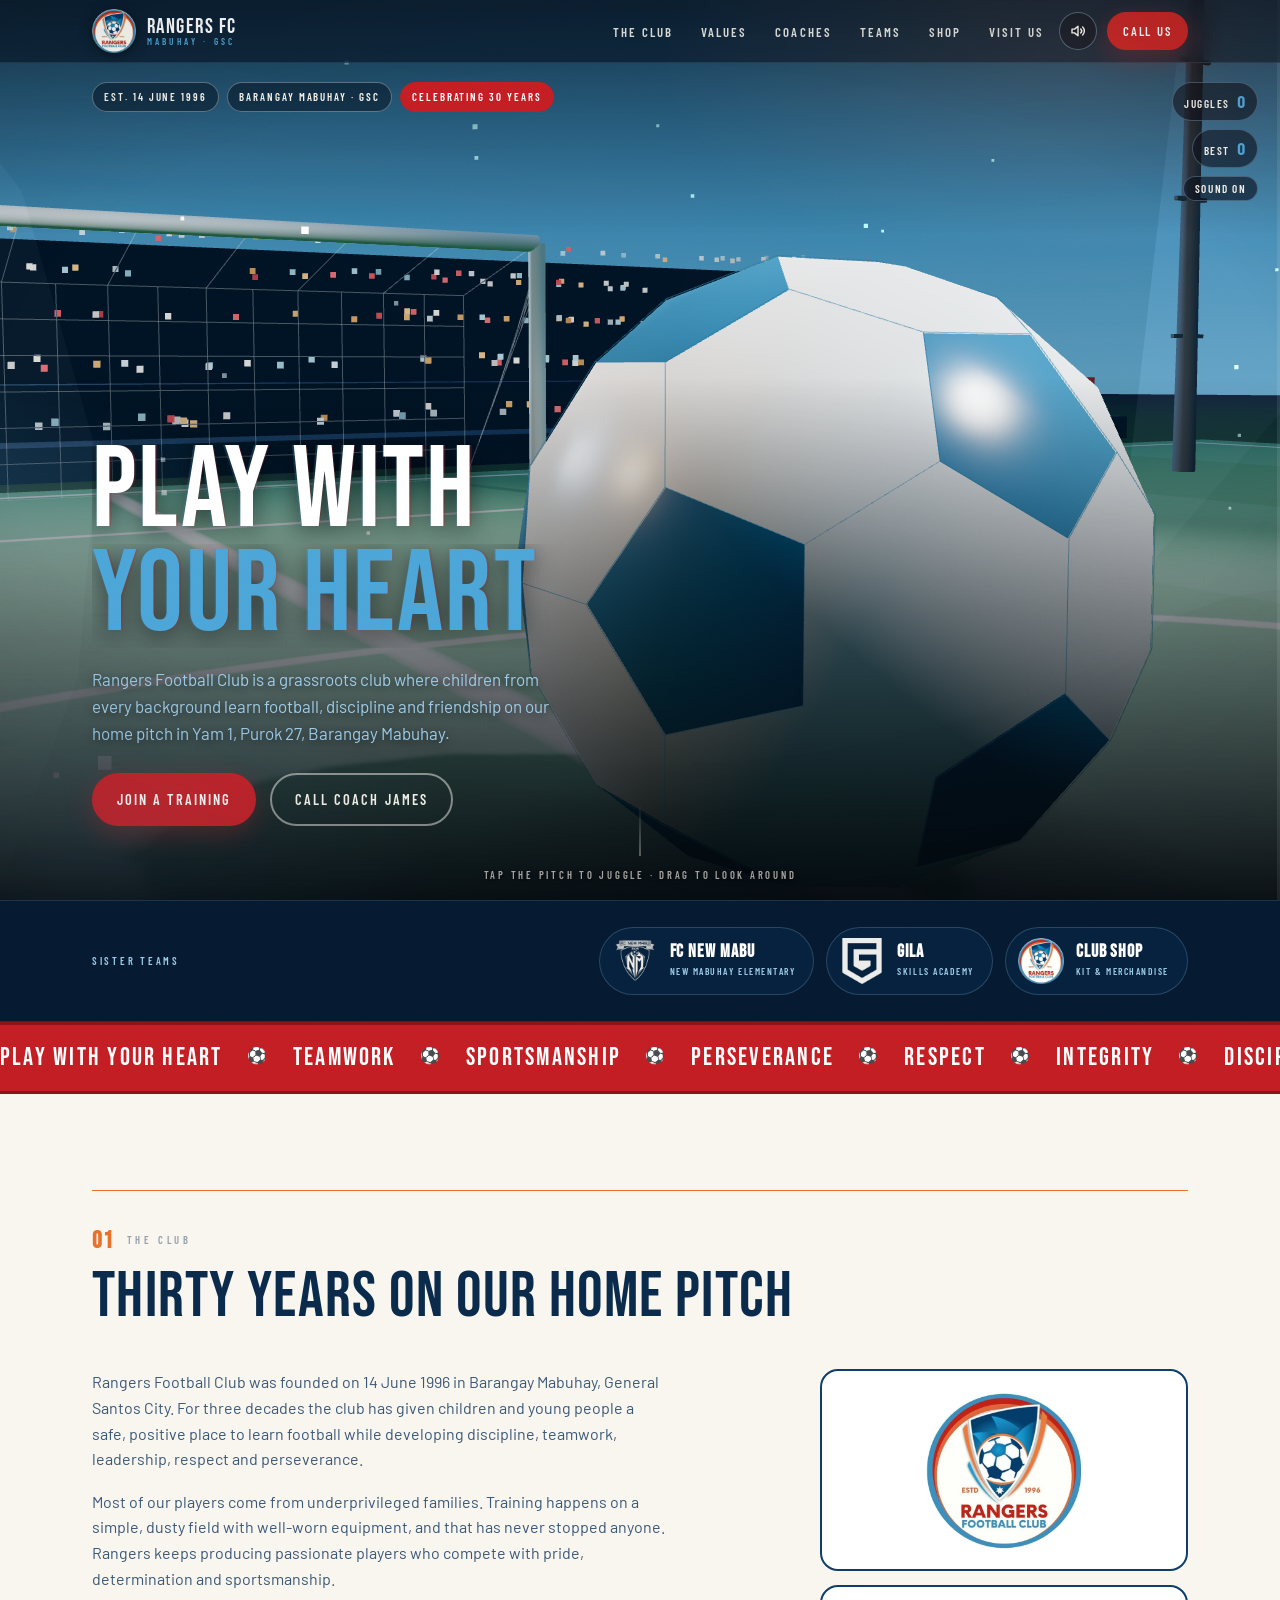
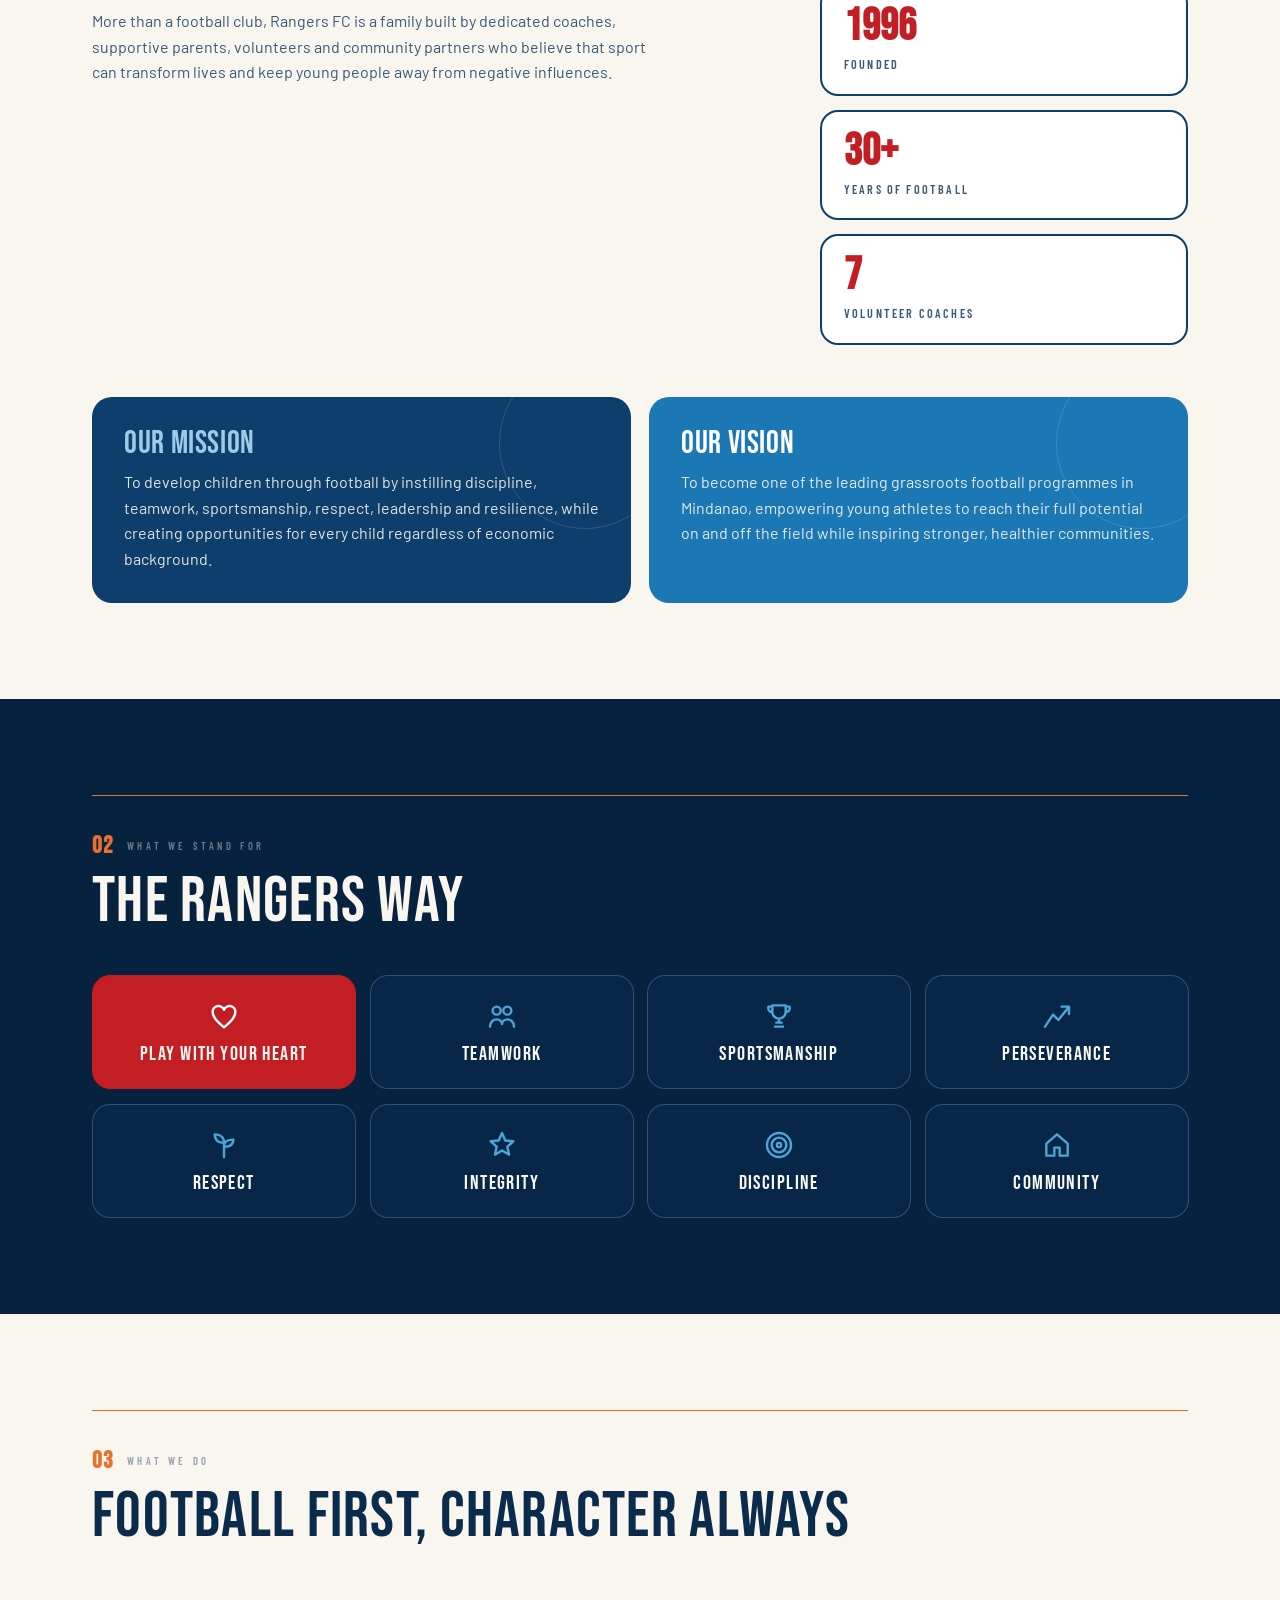
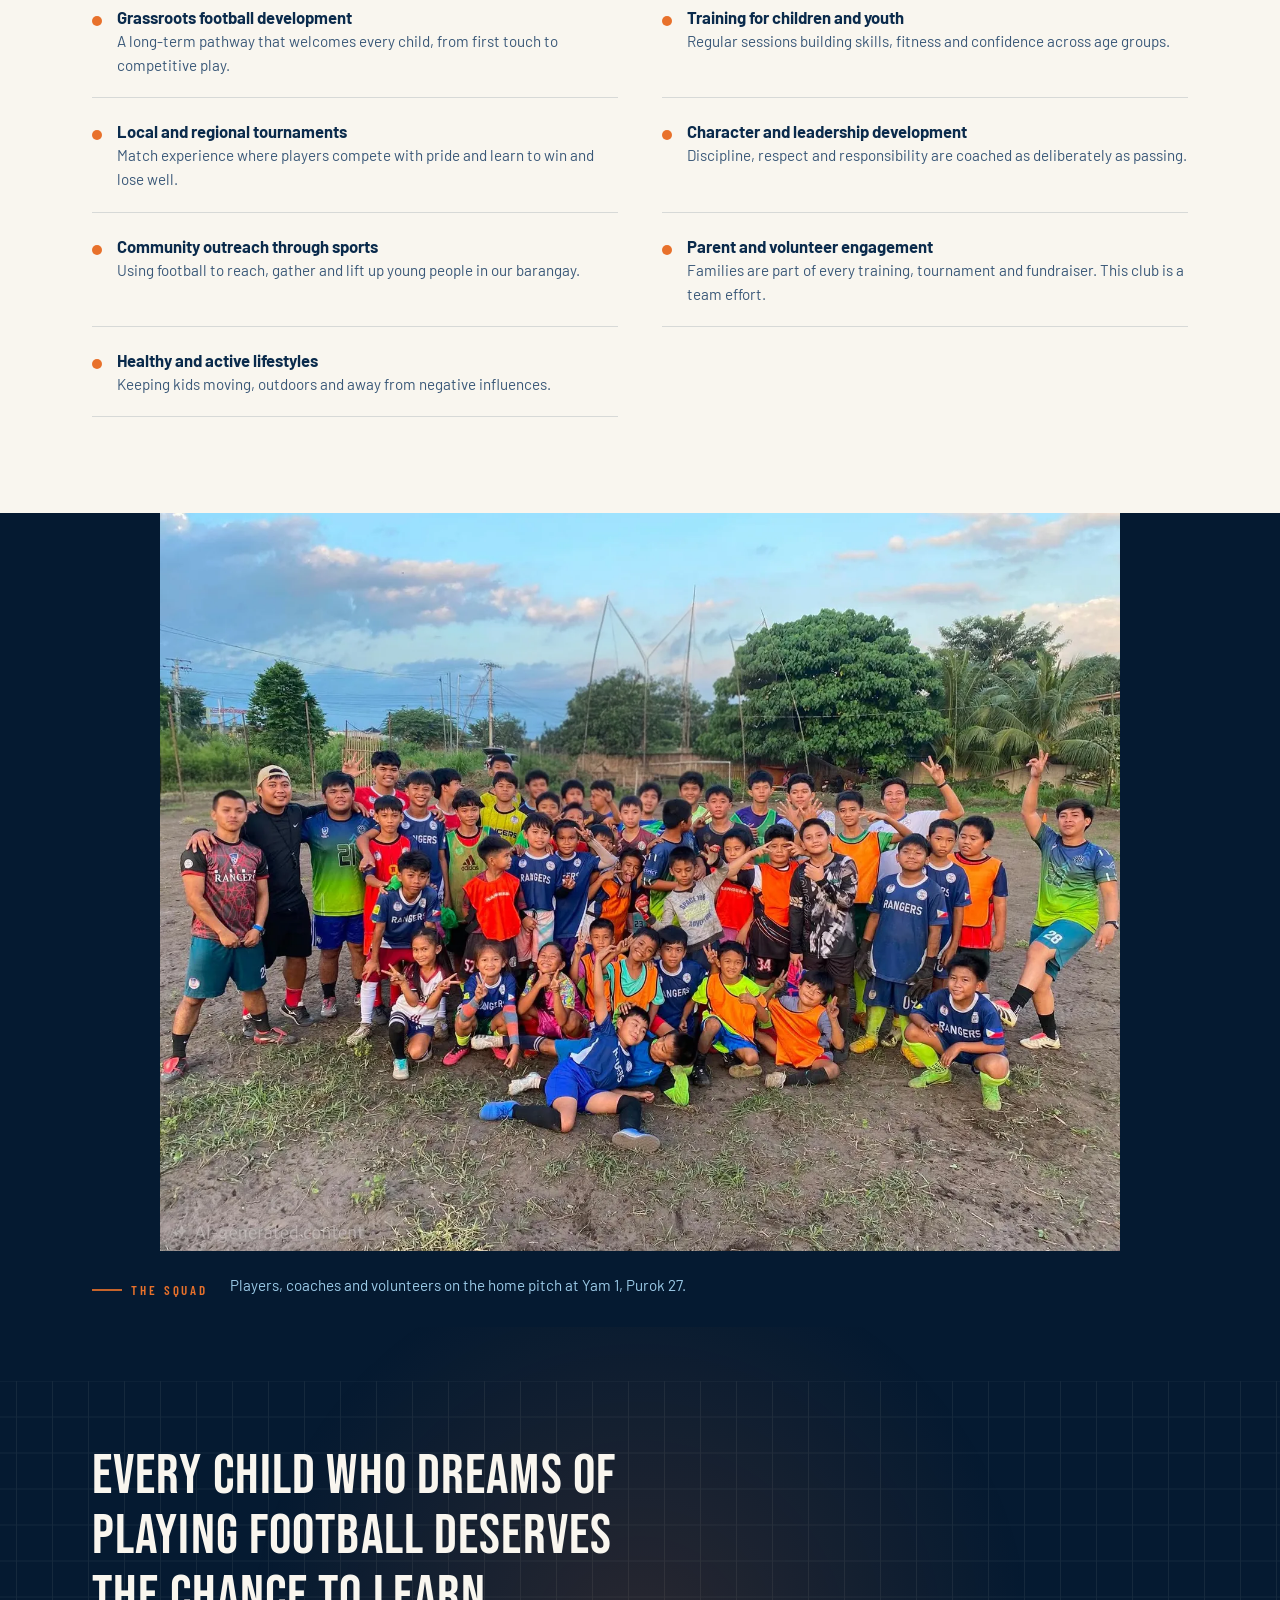
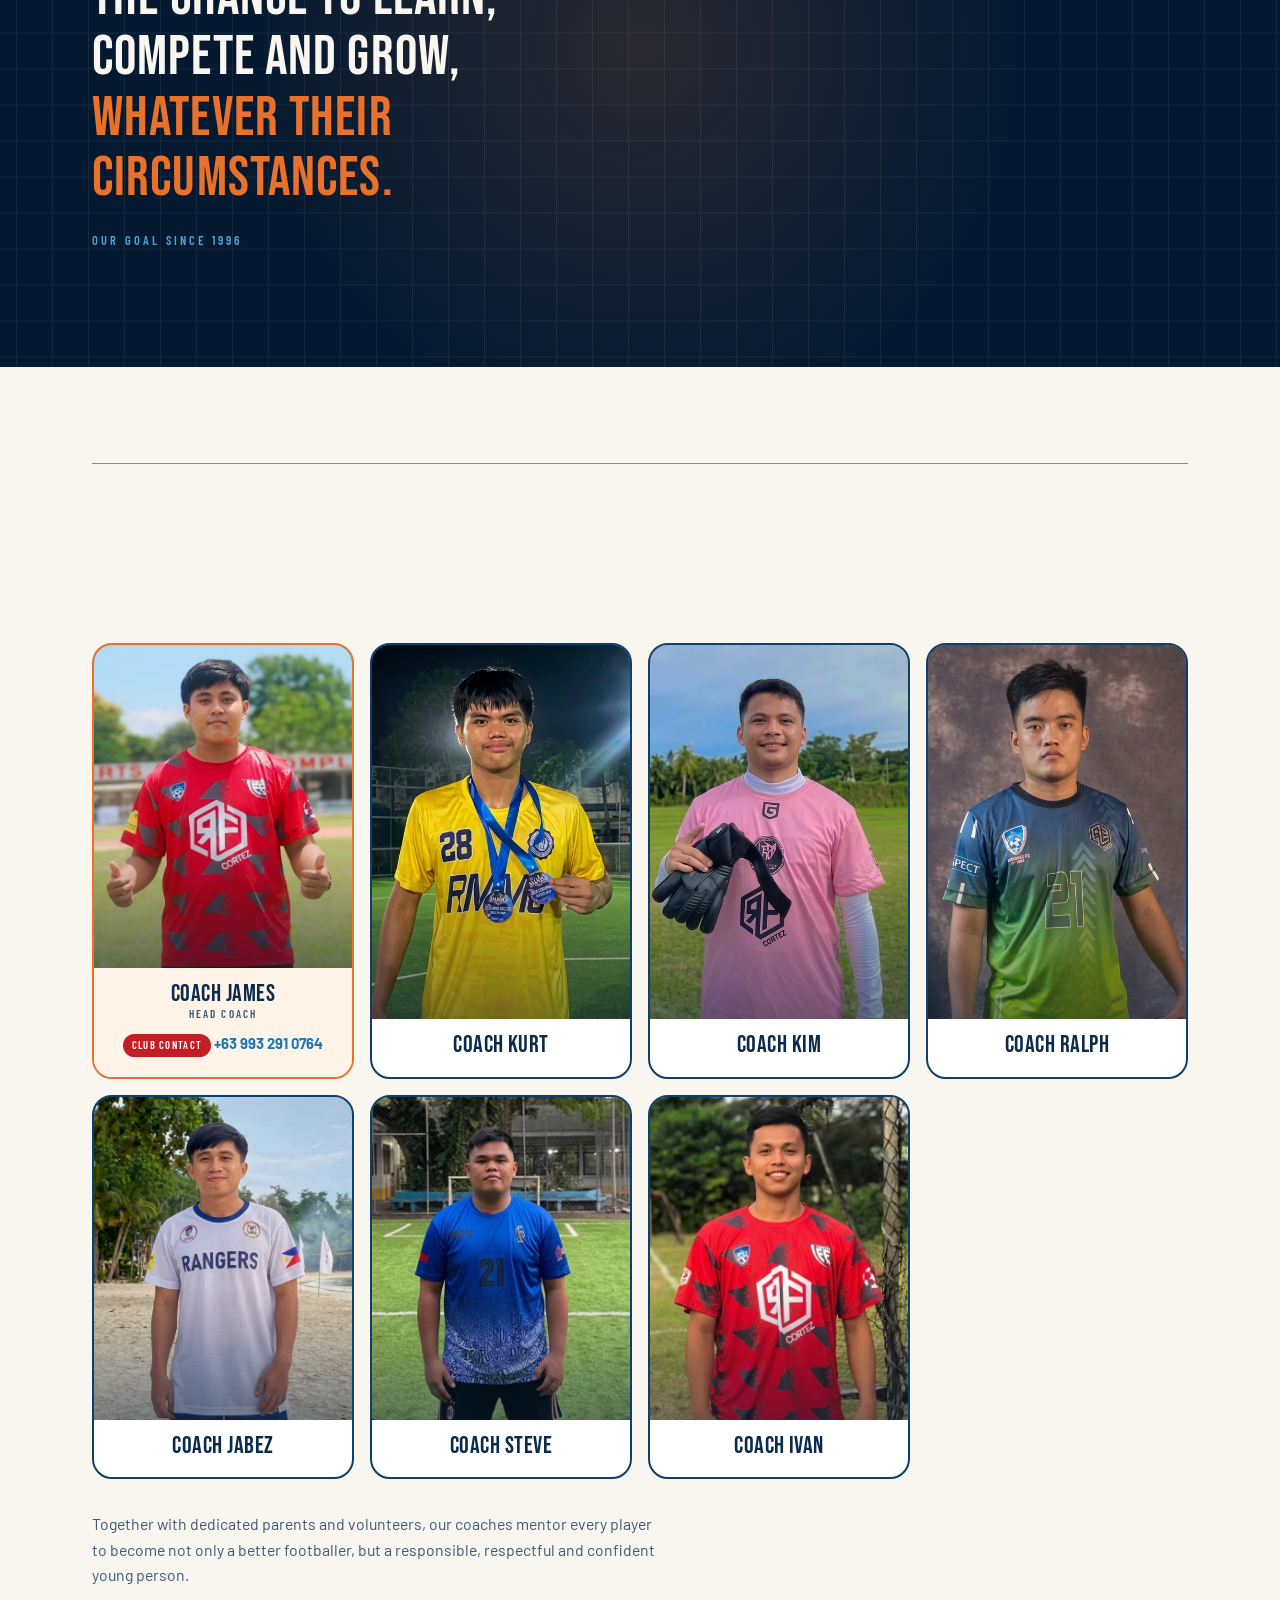
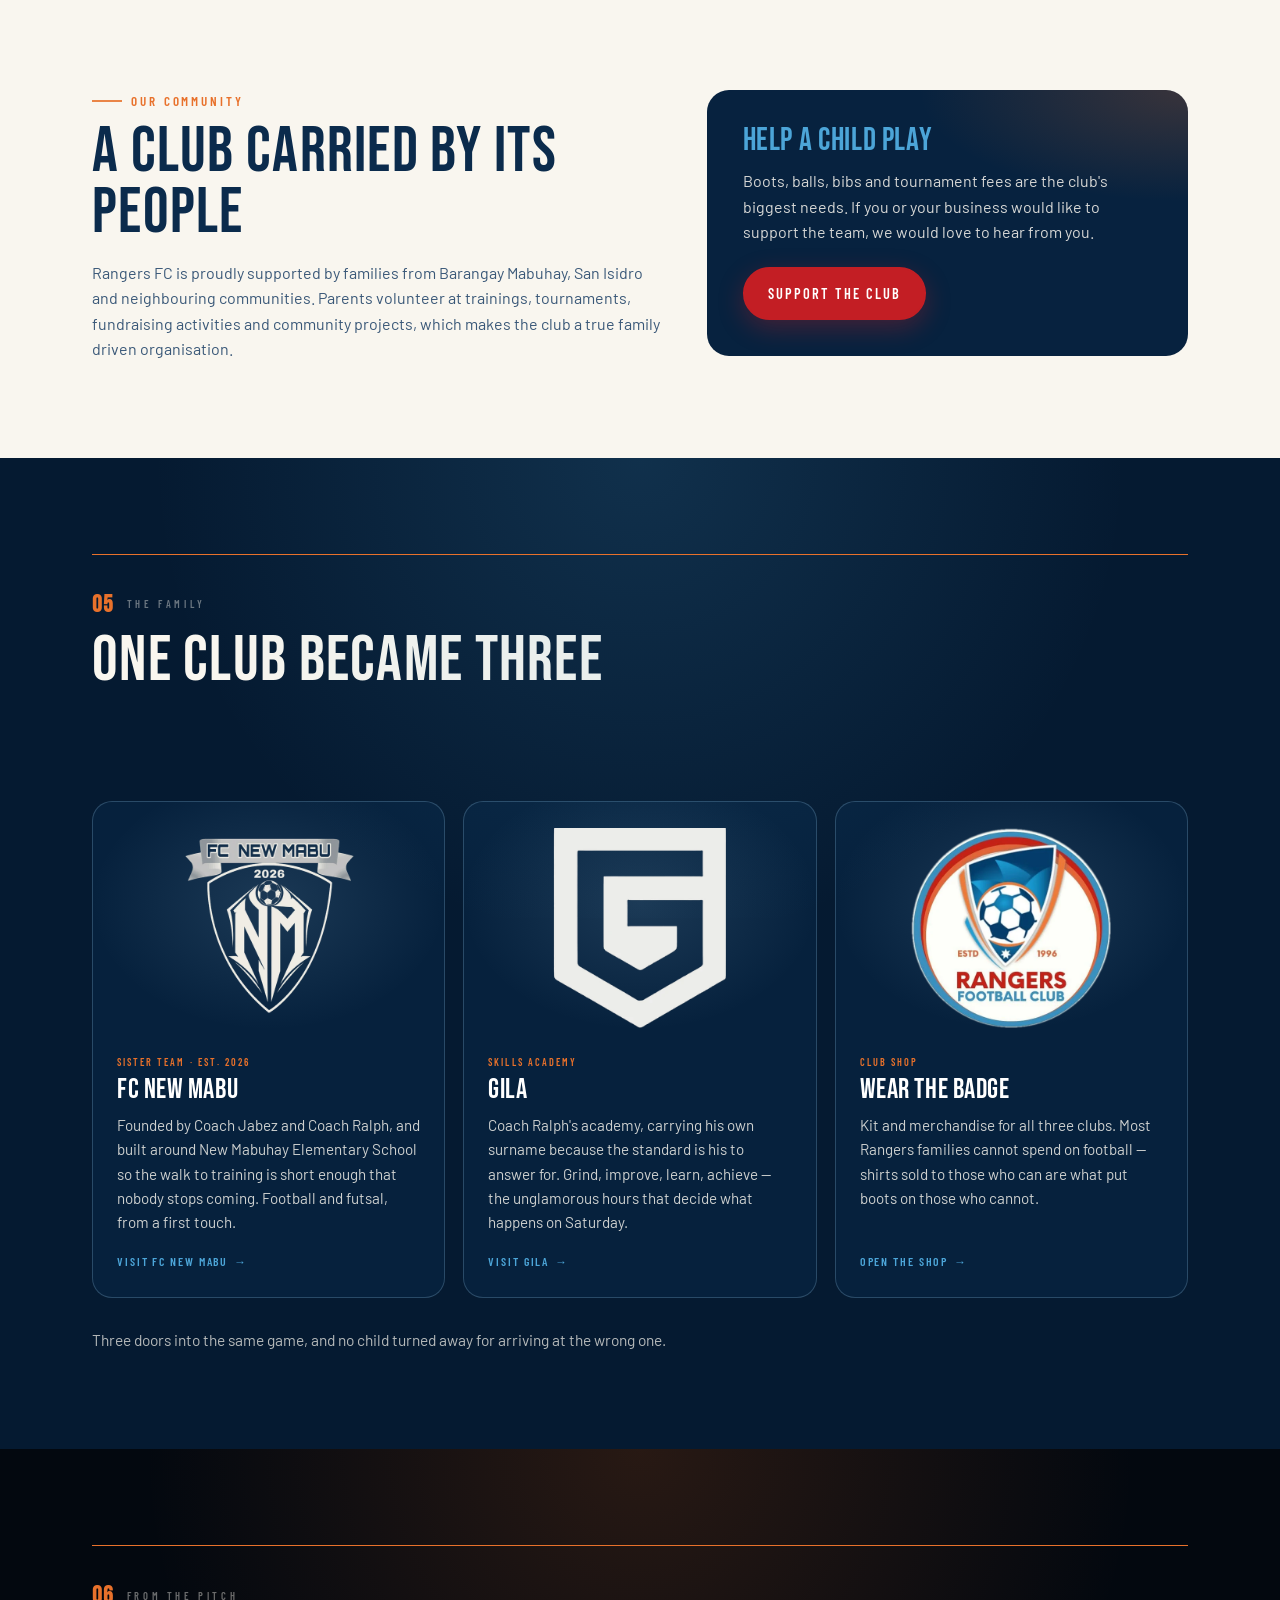
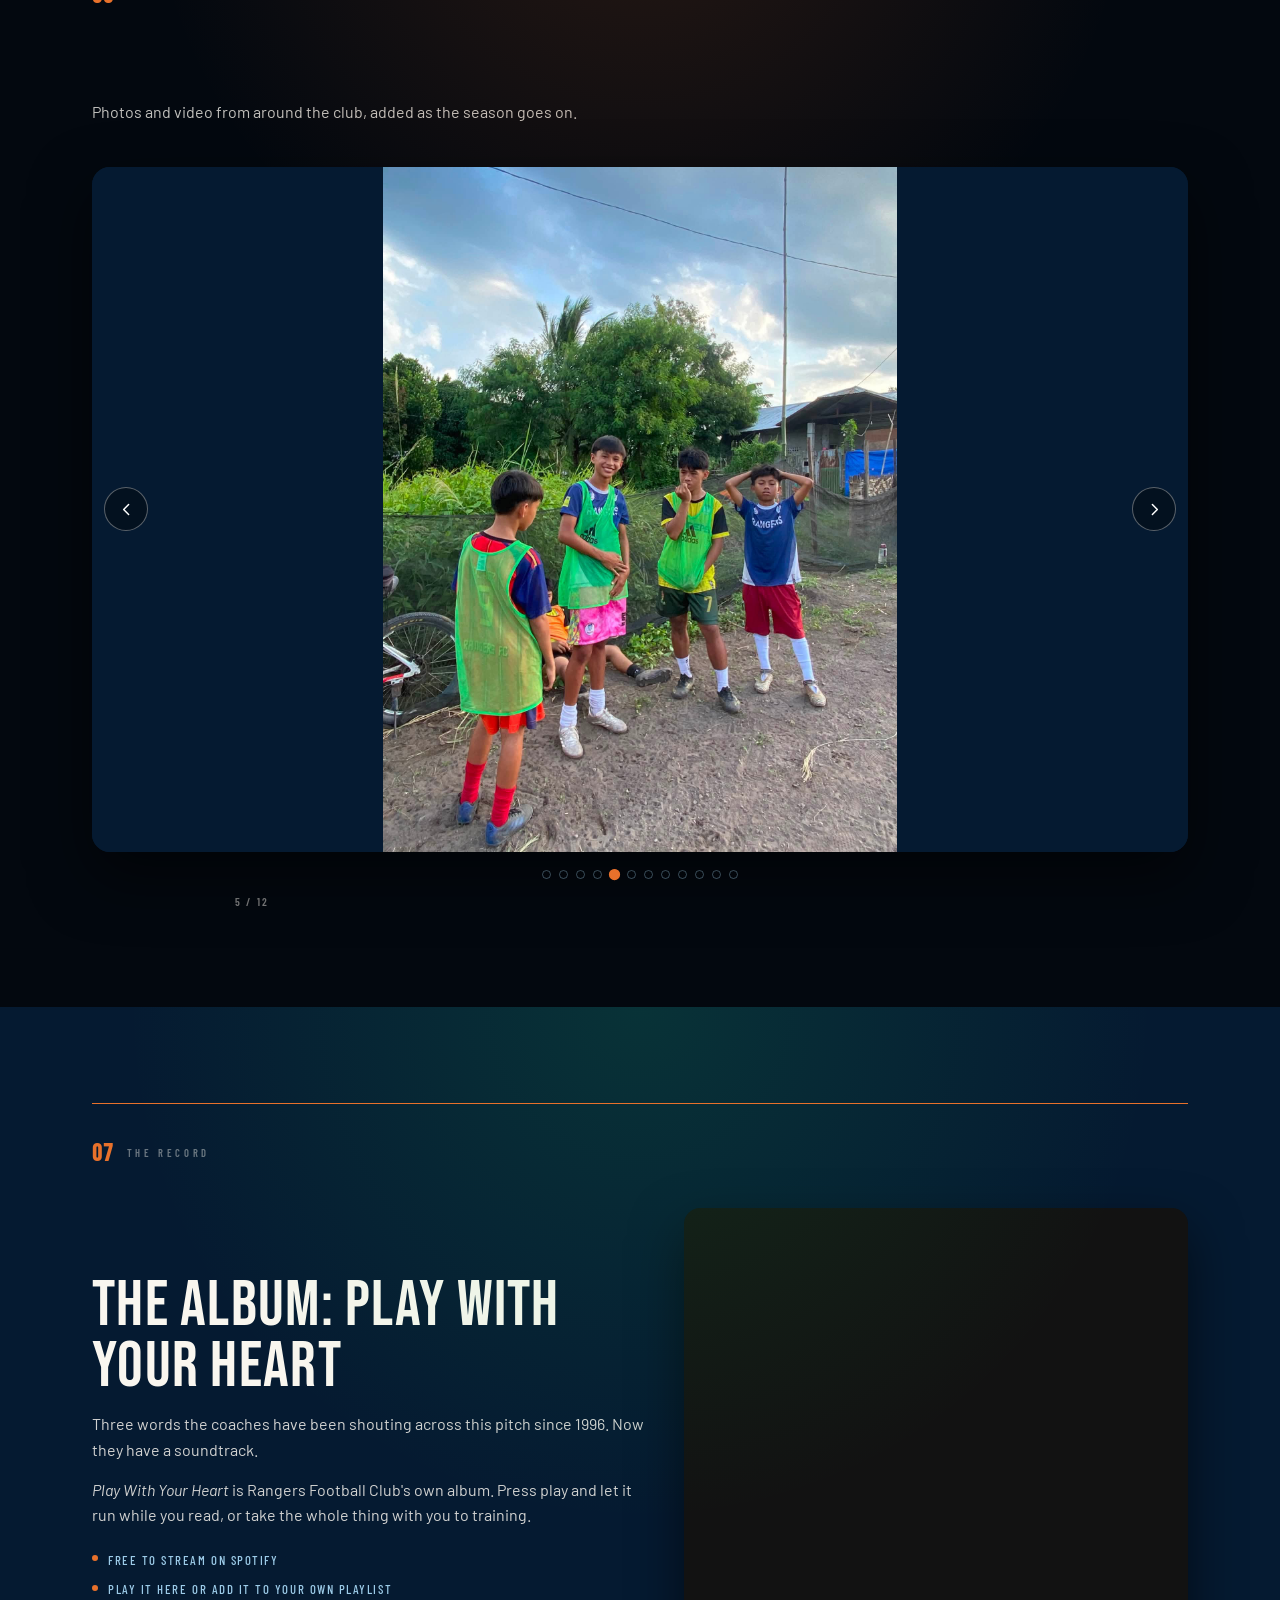
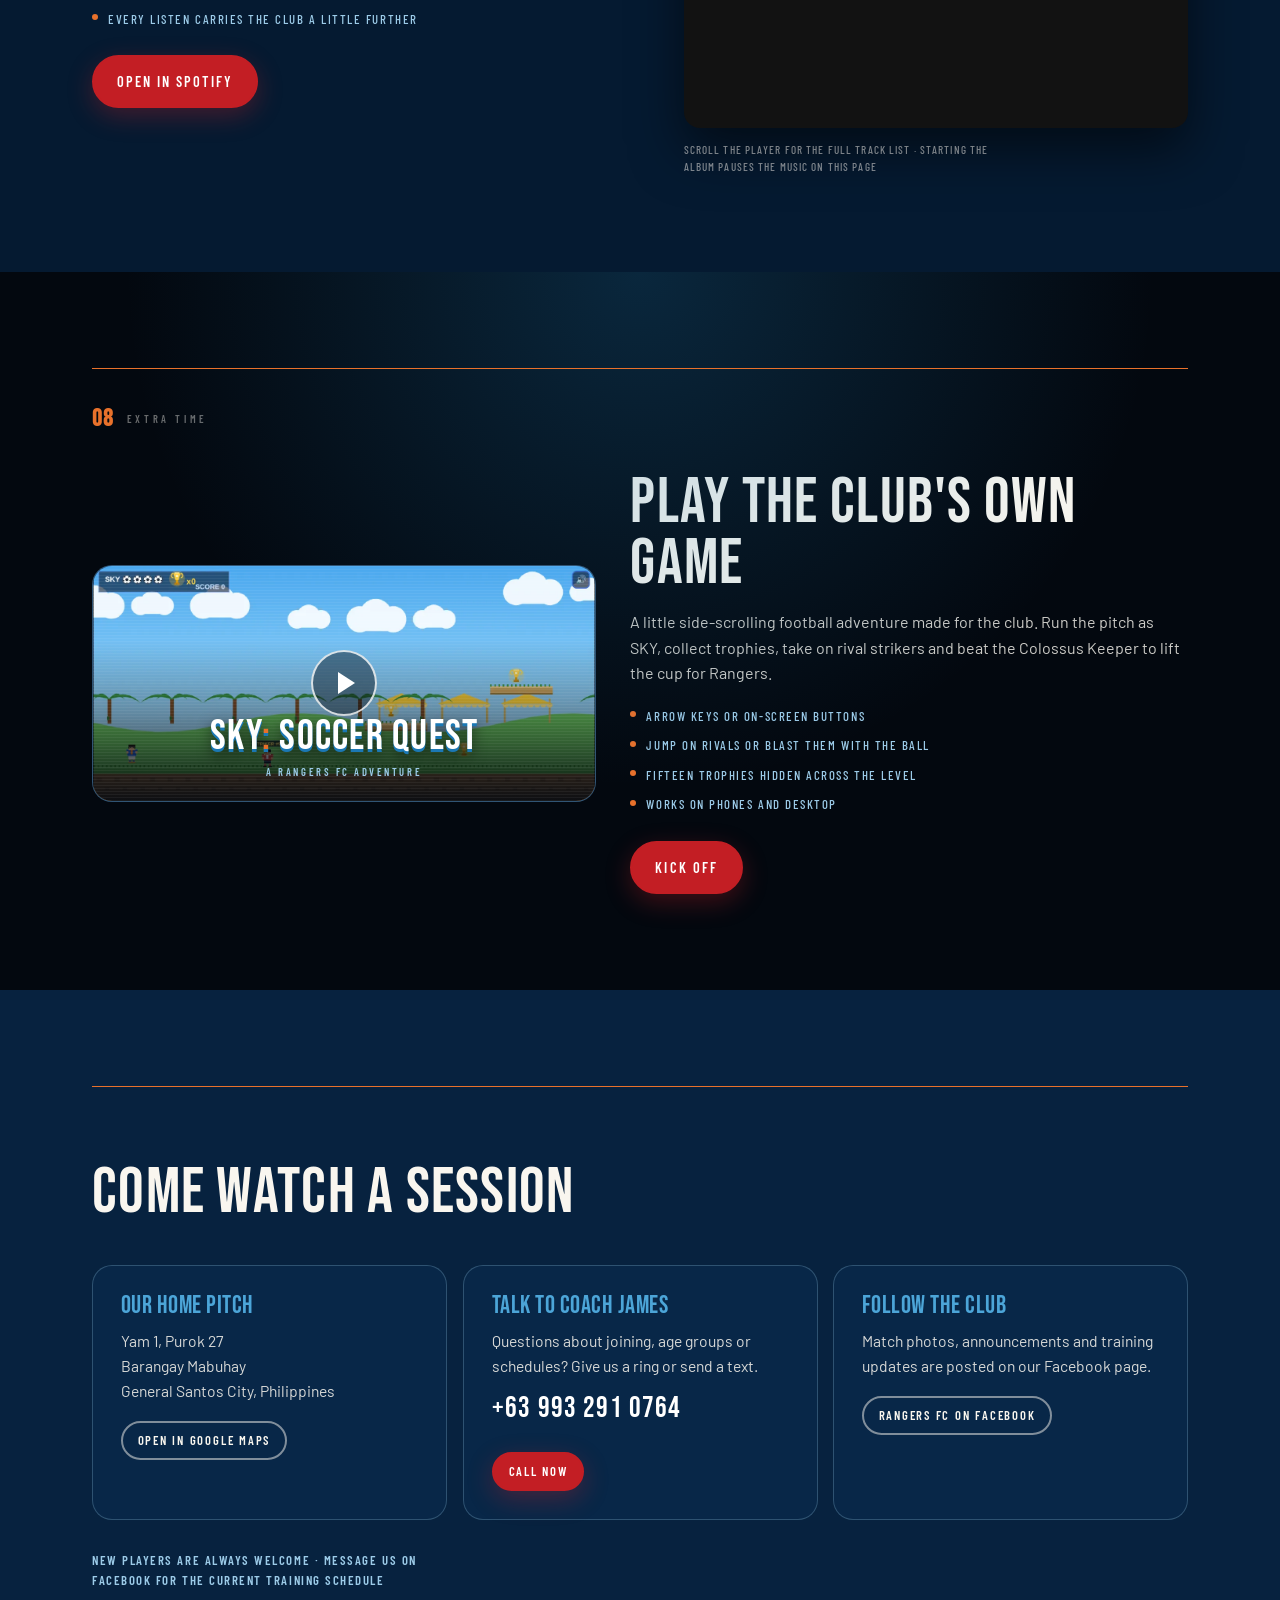
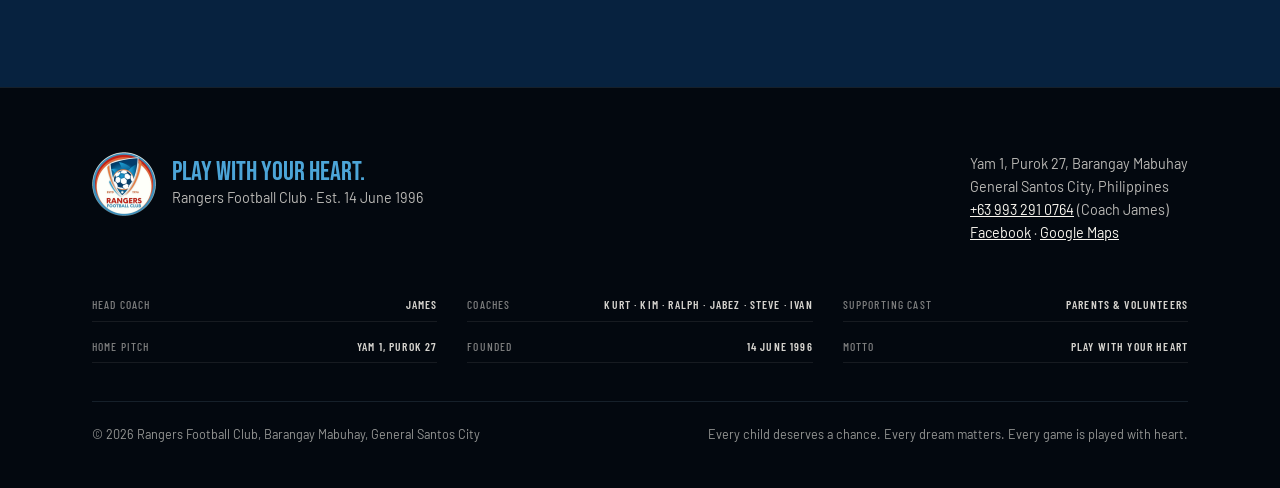
==== commit 51506381: "Introduce the sister teams properly on the home page The strip under the hero got people there, but " ====
--- a/index.html
+++ b/index.html
@@ -345,7 +345,7 @@
   border:1px solid rgba(156,203,232,.22);border-radius:999px;background:rgba(14,62,107,.22);
   transition:border-color .3s,background .3s,transform .25s var(--ease)}
 .sis:hover{border-color:var(--orange);background:rgba(232,113,43,.12);transform:translateY(-3px)}
-.sis img{width:38px;height:38px;object-fit:contain;flex:none}
+.sis img{width:46px;height:46px;object-fit:contain;flex:none}
 .sis b{display:block;font-family:var(--display);font-size:1.15rem;letter-spacing:.05em;
   line-height:1;color:#fff}
 .sis span{display:block;font-family:var(--cond);font-weight:600;letter-spacing:.16em;
@@ -551,6 +551,36 @@
 .game-list li::before{content:"";width:6px;height:6px;border-radius:50%;background:var(--orange);
   flex:none;margin-top:.45em}
 
+/* The family — the two sister teams and the shop, introduced properly */
+.fam-sec{background:var(--navy-ink);position:relative;overflow:hidden}
+.fam-sec .glow{position:absolute;left:50%;top:0;width:min(140vw,1100px);height:460px;
+  transform:translateX(-50%);pointer-events:none;
+  background:radial-gradient(circle at 50% 0,rgba(76,165,216,.16),transparent 68%)}
+.fam-grid{display:grid;gap:18px}
+@media(min-width:820px){.fam-grid{grid-template-columns:repeat(3,1fr)}}
+.fam{display:flex;flex-direction:column;text-decoration:none;border-radius:20px;overflow:hidden;
+  border:1px solid rgba(156,203,232,.24);background:rgba(14,62,107,.22);
+  transition:border-color .3s,transform .3s var(--ease),box-shadow .3s,background .3s}
+.fam:hover{border-color:var(--orange);transform:translateY(-6px);background:rgba(232,113,43,.1);
+  box-shadow:0 22px 50px rgba(0,0,0,.45)}
+/* the logo itself is the button */
+.fam-badge{aspect-ratio:16/10;display:grid;place-items:center;padding:26px;position:relative;
+  background:radial-gradient(70% 70% at 50% 40%,rgba(156,203,232,.14),transparent 72%)}
+.fam-badge img{max-height:100%;max-width:74%;width:auto;object-fit:contain;
+  transition:transform .5s var(--ease)}
+.fam:hover .fam-badge img{transform:scale(1.07)}
+.fam-body{padding:0 24px 26px;display:flex;flex-direction:column;flex:1}
+.fam-role{font-family:var(--cond);font-weight:600;letter-spacing:.2em;text-transform:uppercase;
+  font-size:.64rem;color:var(--orange);margin-bottom:7px}
+.fam h3{font-size:1.75rem;color:#fff;margin-bottom:9px}
+.fam p{font-size:.95rem;color:rgba(249,246,239,.82);max-width:none}
+.fam-go{margin-top:auto;padding-top:18px;font-family:var(--cond);font-weight:600;letter-spacing:.16em;
+  text-transform:uppercase;font-size:.74rem;color:var(--sky);display:flex;align-items:center;gap:.5em}
+.fam-go::after{content:"→";transition:transform .3s var(--ease)}
+.fam:hover .fam-go{color:var(--orange)}
+.fam:hover .fam-go::after{transform:translateX(5px)}
+.fam-note{margin-top:30px;font-size:.97rem;color:rgba(249,246,239,.72)}
+
 /* Gallery — a slideshow of whatever is in assets/gallery/ */
 .gal-sec{background:var(--black);position:relative;overflow:hidden}
 .gal-sec .glow{position:absolute;left:50%;top:0;width:min(140vw,1100px);height:480px;
@@ -711,6 +741,7 @@
     <li data-for="values"><span>Values</span></li>
     <li data-for="programs"><span>Programmes</span></li>
     <li data-for="coaches"><span>Coaches</span></li>
+    <li data-for="family"><span>The Family</span></li>
     <li data-for="gallery"><span>Gallery</span></li>
     <li data-for="album"><span>The Album</span></li>
     <li data-for="game"><span>The Game</span></li>
@@ -729,7 +760,7 @@
       <li><a href="#about">The Club</a></li>
       <li><a href="#values">Values</a></li>
       <li><a href="#coaches">Coaches</a></li>
-      <li><a href="#game">The Game</a></li>
+      <li><a href="#family">Teams</a></li>
       <li><a href="shop/">Shop</a></li>
       <li><a href="#visit">Visit Us</a></li>
     </ul>
@@ -797,15 +828,15 @@
     <span class="sisters-lab">Sister teams</span>
     <div class="sisters-links">
       <a class="sis" href="new-mabu/">
-        <img src="assets/teams/new-mabu-mark.webp" alt="" width="38" height="38" />
+        <img src="assets/teams/new-mabu-mark.webp" alt="" width="46" height="46" />
         <span style="margin:0"><b>FC New Mabu</b><span>New Mabuhay Elementary</span></span>
       </a>
       <a class="sis" href="gila/">
-        <img src="assets/teams/gila-mark.webp" alt="" width="38" height="38" />
+        <img src="assets/teams/gila-mark.webp" alt="" width="46" height="46" />
         <span style="margin:0"><b>Gila</b><span>Skills academy</span></span>
       </a>
       <a class="sis" href="shop/">
-        <img src="assets/crest.webp" alt="" width="38" height="38" />
+        <img src="assets/crest.webp" alt="" width="46" height="46" />
         <span style="margin:0"><b>Club Shop</b><span>Kit &amp; merchandise</span></span>
       </a>
     </div>
@@ -1011,6 +1042,49 @@
   </div>
 </section>
 
+<!-- ============ THE FAMILY ============ -->
+<section class="fam-sec" id="family">
+  <div class="glow" aria-hidden="true"></div>
+  <div class="wrap">
+    <div class="rulewrap"><i></i></div>
+    <div class="section-head">
+      <div class="slate reveal"><b>05</b> The Family</div>
+      <h2 class="rt">One club became three</h2>
+      <p class="reveal" data-d="1">Rangers has spent thirty years on one pitch. Reaching further meant building outward — two sister teams, and a shop that pays for the boots.</p>
+    </div>
+    <div class="fam-grid">
+      <a class="fam reveal" href="new-mabu/">
+        <span class="fam-badge"><img src="assets/teams/new-mabu-mark.webp" alt="FC New Mabu crest" width="200" height="200" loading="lazy" /></span>
+        <span class="fam-body">
+          <span class="fam-role">Sister team · Est. 2026</span>
+          <h3>FC New Mabu</h3>
+          <p>Founded by Coach Jabez and Coach Ralph, and built around New Mabuhay Elementary School so the walk to training is short enough that nobody stops coming. Football and futsal, from a first touch.</p>
+          <span class="fam-go">Visit FC New Mabu</span>
+        </span>
+      </a>
+      <a class="fam reveal" data-d="1" href="gila/">
+        <span class="fam-badge"><img src="assets/teams/gila-mark.webp" alt="Gila Team badge" width="200" height="200" loading="lazy" /></span>
+        <span class="fam-body">
+          <span class="fam-role">Skills academy</span>
+          <h3>Gila</h3>
+          <p>Coach Ralph's academy, carrying his own surname because the standard is his to answer for. Grind, improve, learn, achieve — the unglamorous hours that decide what happens on Saturday.</p>
+          <span class="fam-go">Visit Gila</span>
+        </span>
+      </a>
+      <a class="fam reveal" data-d="2" href="shop/">
+        <span class="fam-badge"><img src="assets/crest.webp" alt="Rangers Football Club crest" width="200" height="200" loading="lazy" /></span>
+        <span class="fam-body">
+          <span class="fam-role">Club shop</span>
+          <h3>Wear the Badge</h3>
+          <p>Kit and merchandise for all three clubs. Most Rangers families cannot spend on football — shirts sold to those who can are what put boots on those who cannot.</p>
+          <span class="fam-go">Open the shop</span>
+        </span>
+      </a>
+    </div>
+    <p class="fam-note reveal" data-d="2">Three doors into the same game, and no child turned away for arriving at the wrong one.</p>
+  </div>
+</section>
+
 <!-- ============ GALLERY ============ -->
 <!-- Built from assets/gallery/. Hides itself when the folder is empty. -->
 <section class="gal-sec" id="gallery" hidden>
@@ -1018,7 +1092,7 @@
   <div class="wrap">
     <div class="rulewrap"><i></i></div>
     <div class="section-head">
-      <div class="slate reveal"><b>05</b> From the Pitch</div>
+      <div class="slate reveal"><b>06</b> From the Pitch</div>
       <h2 class="rt">Training, tournaments, everything between</h2>
       <p class="gal-lede reveal" data-d="1">Photos and video from around the club, added as the season goes on.</p>
     </div>
@@ -1043,7 +1117,7 @@
   <div class="wrap">
     <div class="rulewrap"><i></i></div>
     <div class="section-head">
-      <div class="slate reveal"><b>06</b> The Record</div>
+      <div class="slate reveal"><b>07</b> The Record</div>
     </div>
     <div class="album-grid">
       <div class="album-copy reveal">
@@ -1077,7 +1151,7 @@
   <div class="wrap">
     <div class="rulewrap"><i></i></div>
     <div class="section-head">
-      <div class="slate reveal"><b>07</b> Extra Time</div>
+      <div class="slate reveal"><b>08</b> Extra Time</div>
     </div>
     <div class="game-grid">
       <a class="poster reveal" href="game/" aria-label="Play SKY: Soccer Quest">
@@ -1109,7 +1183,7 @@
   <div class="wrap">
     <div class="rulewrap"><i></i></div>
     <div class="section-head">
-      <div class="slate reveal"><b>08</b> Visit Us</div>
+      <div class="slate reveal"><b>09</b> Visit Us</div>
       <h2 class="rt">Come watch a session</h2>
     </div>
     <div class="visit-grid">
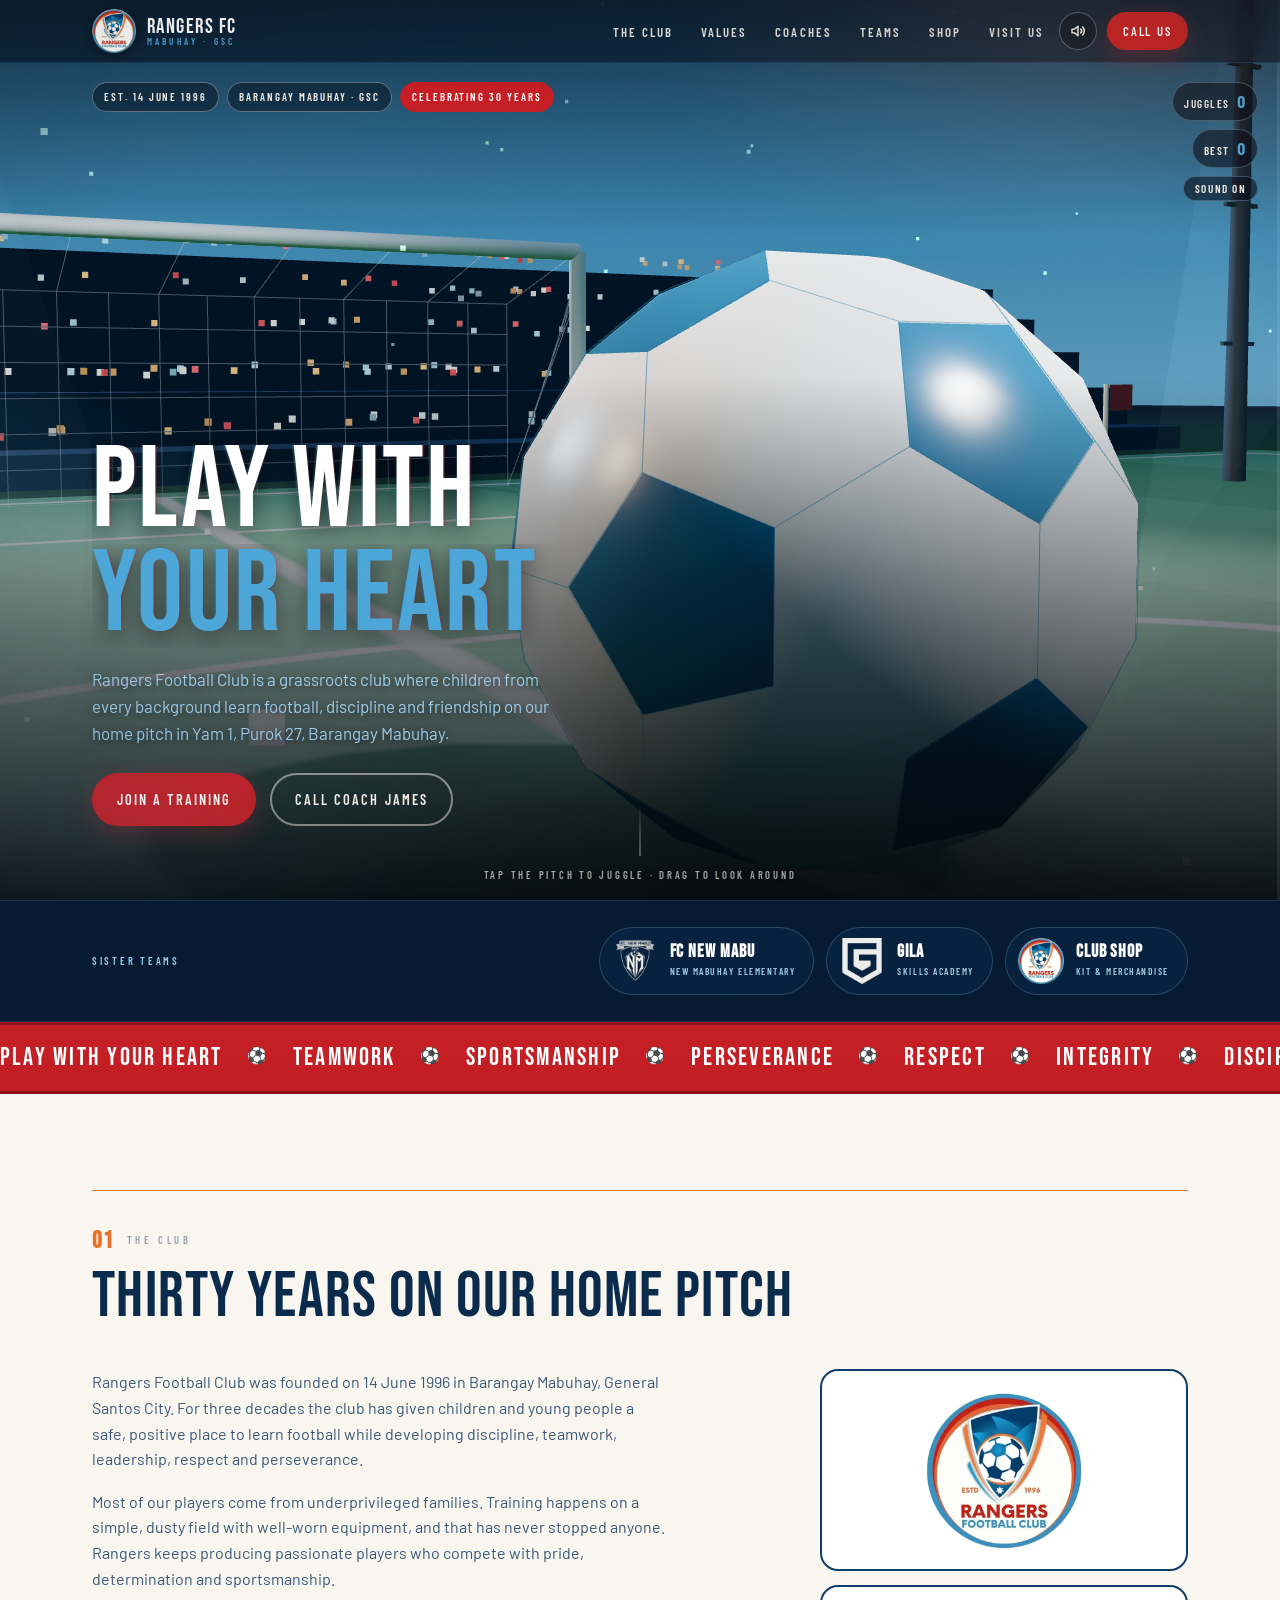
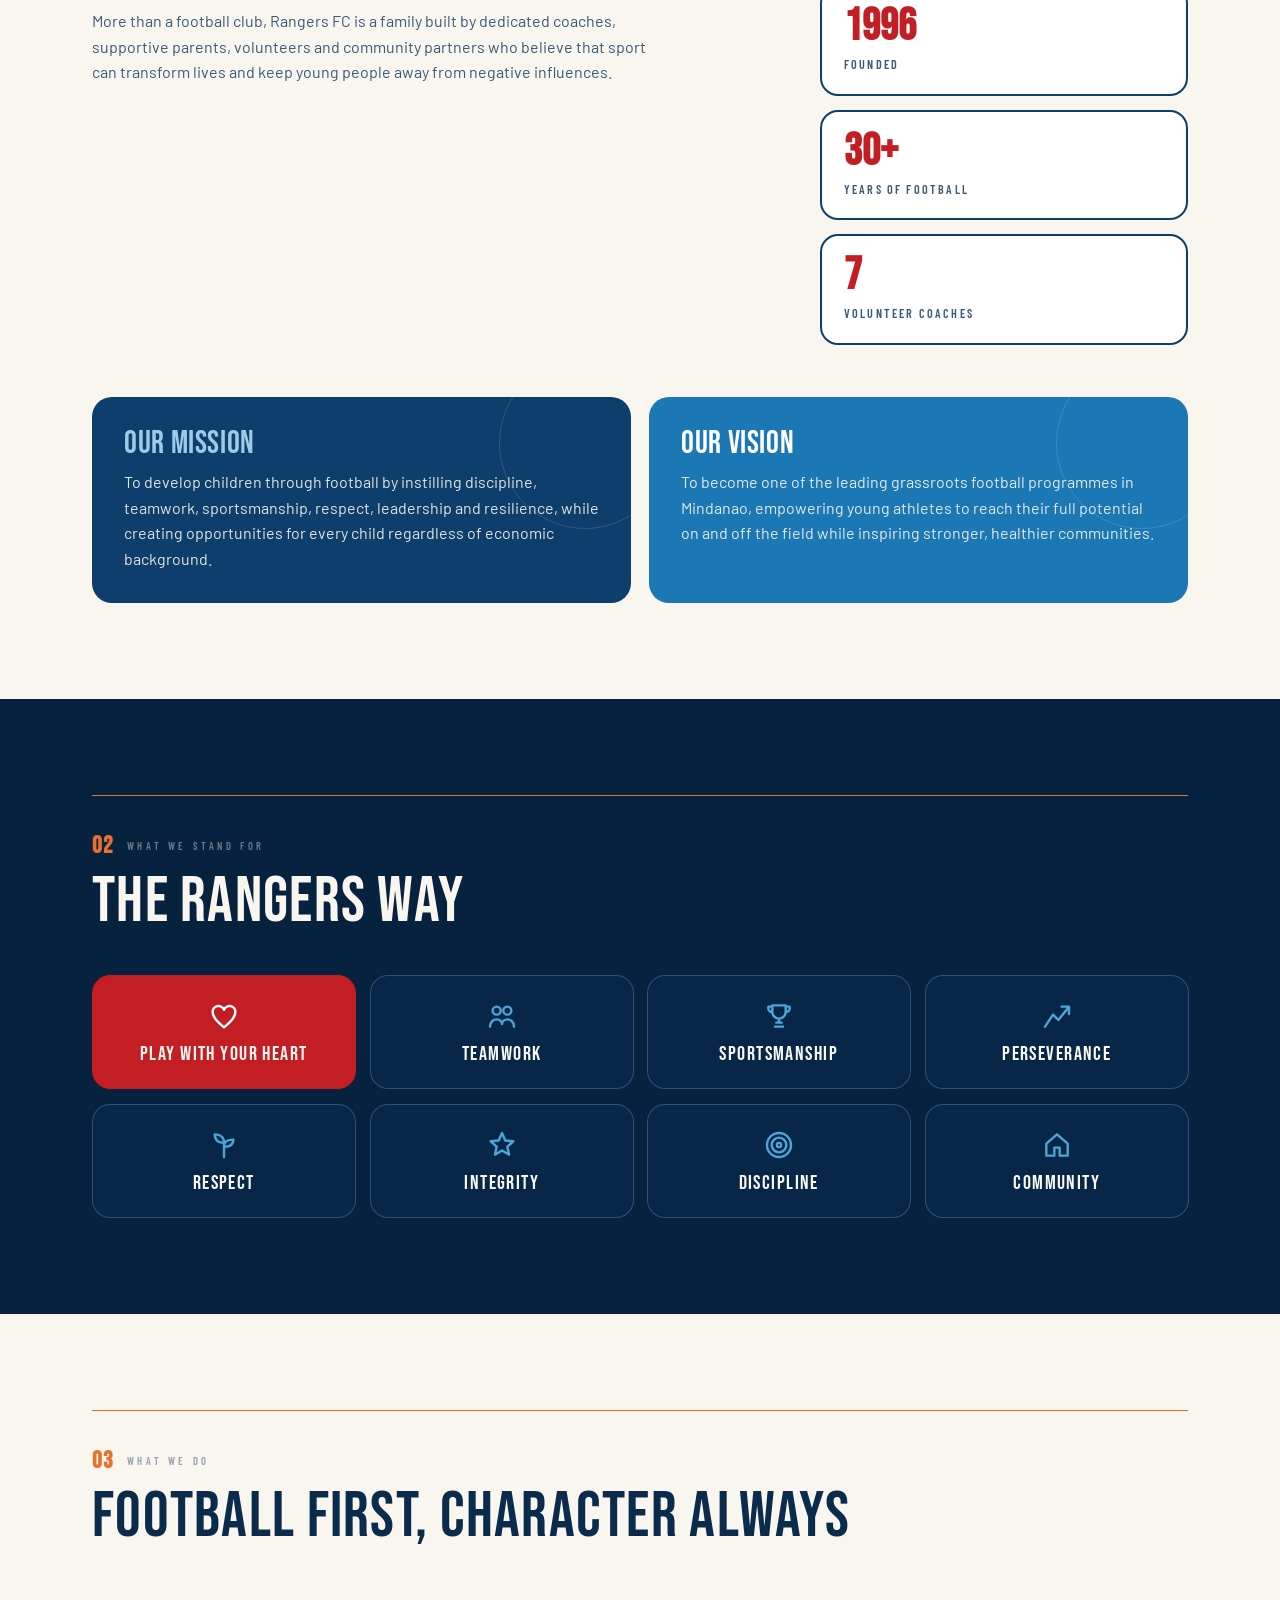
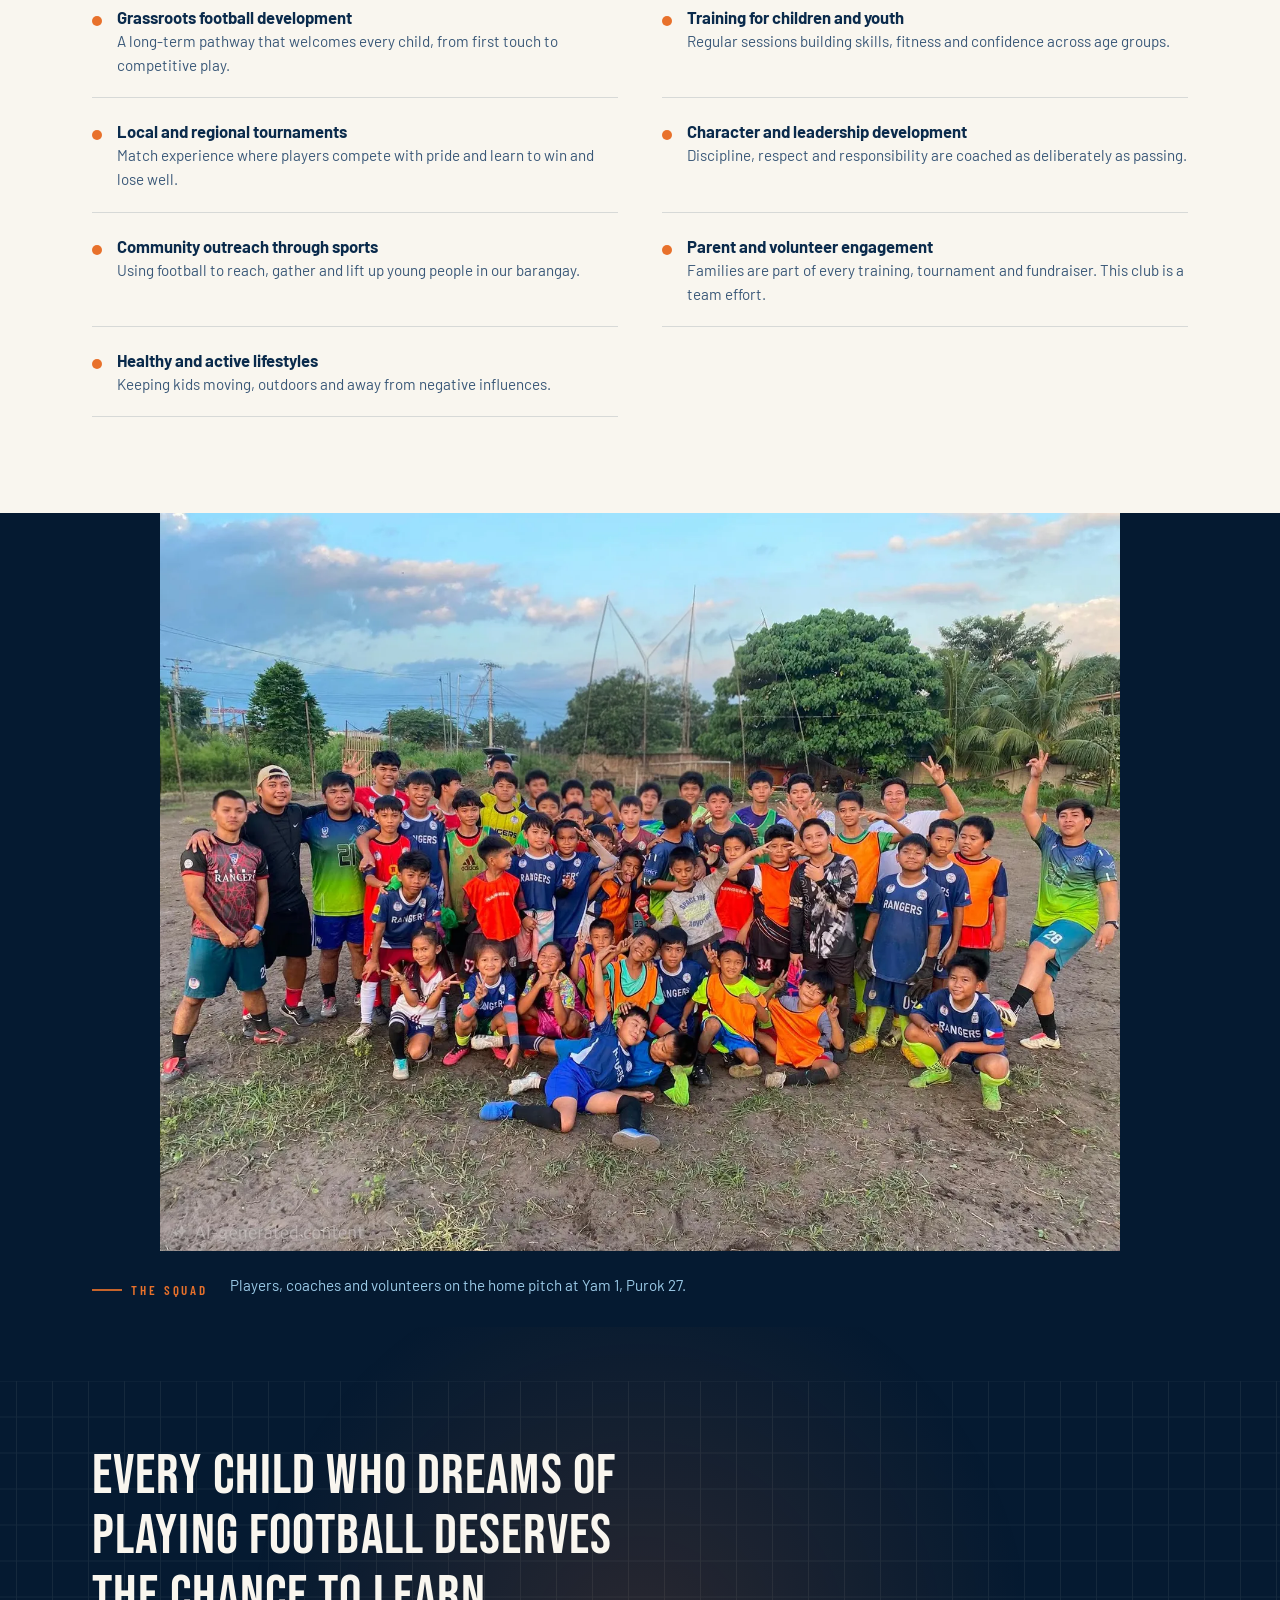
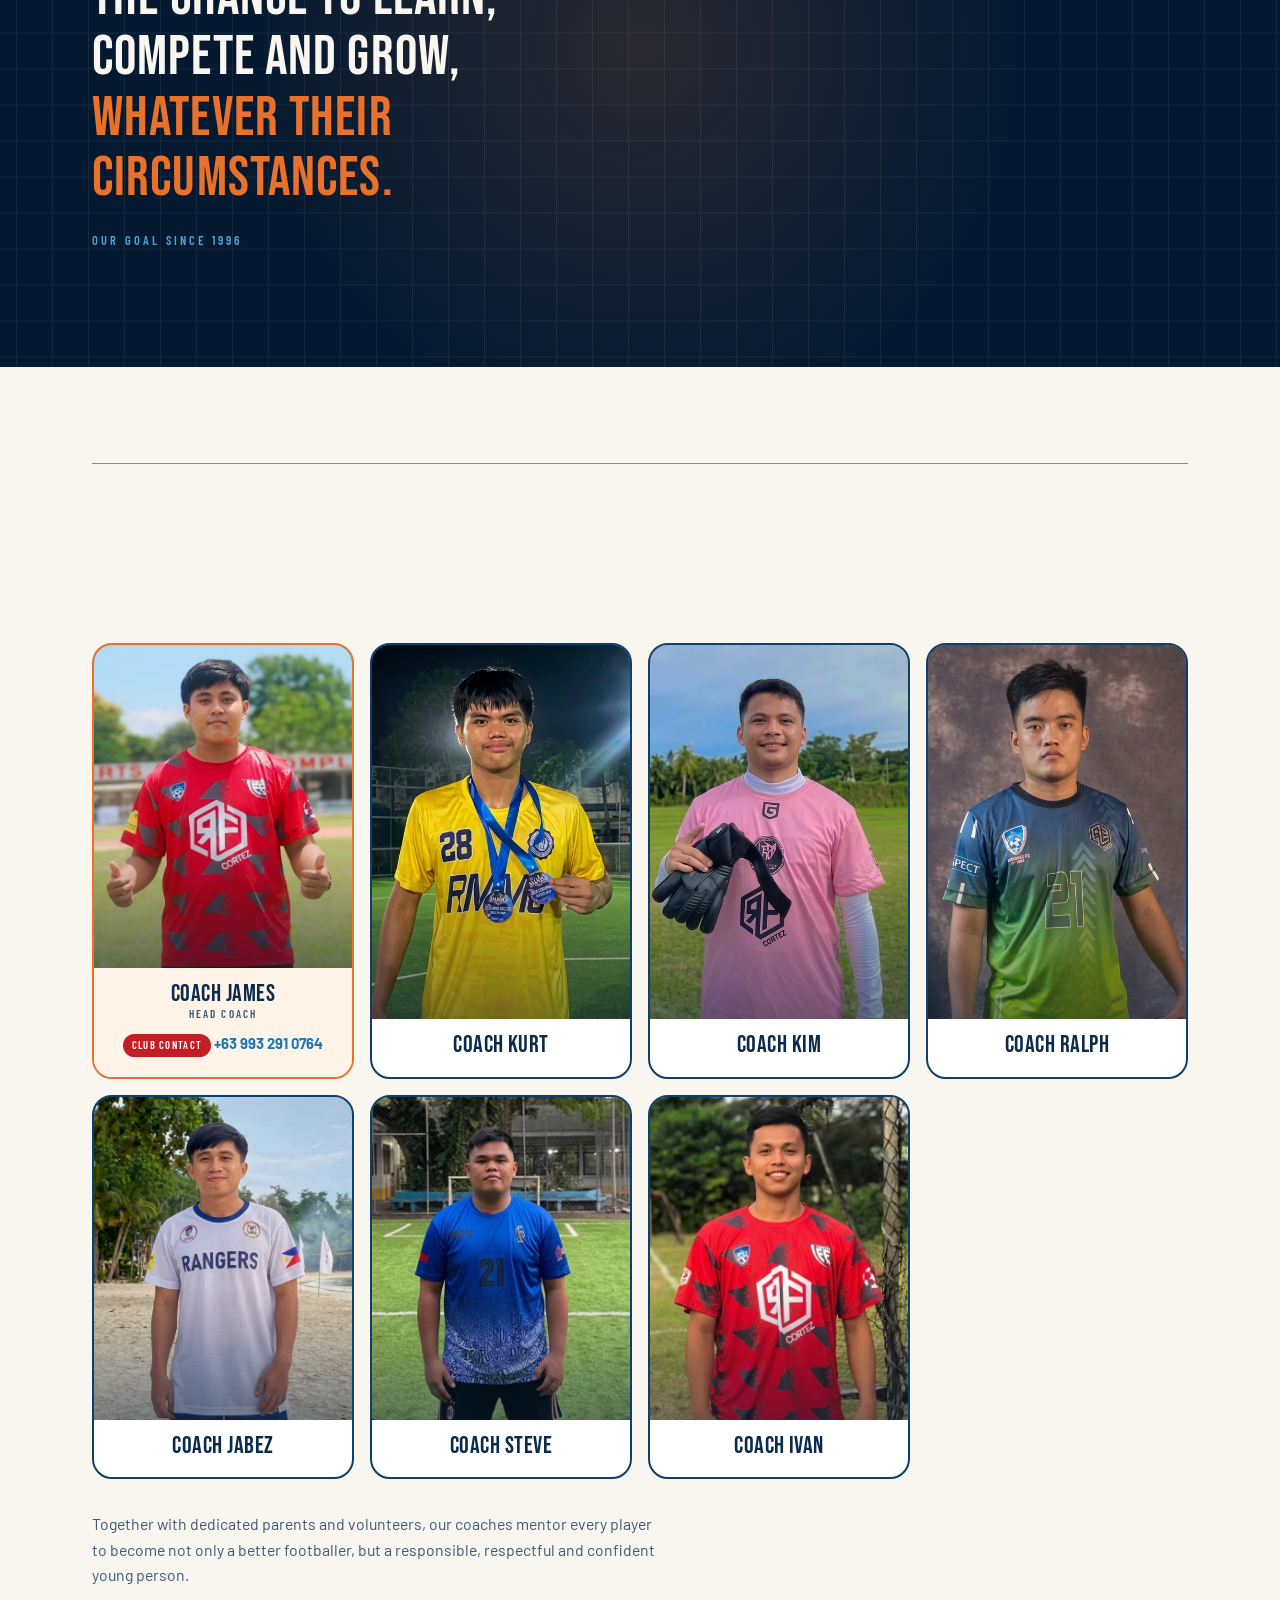
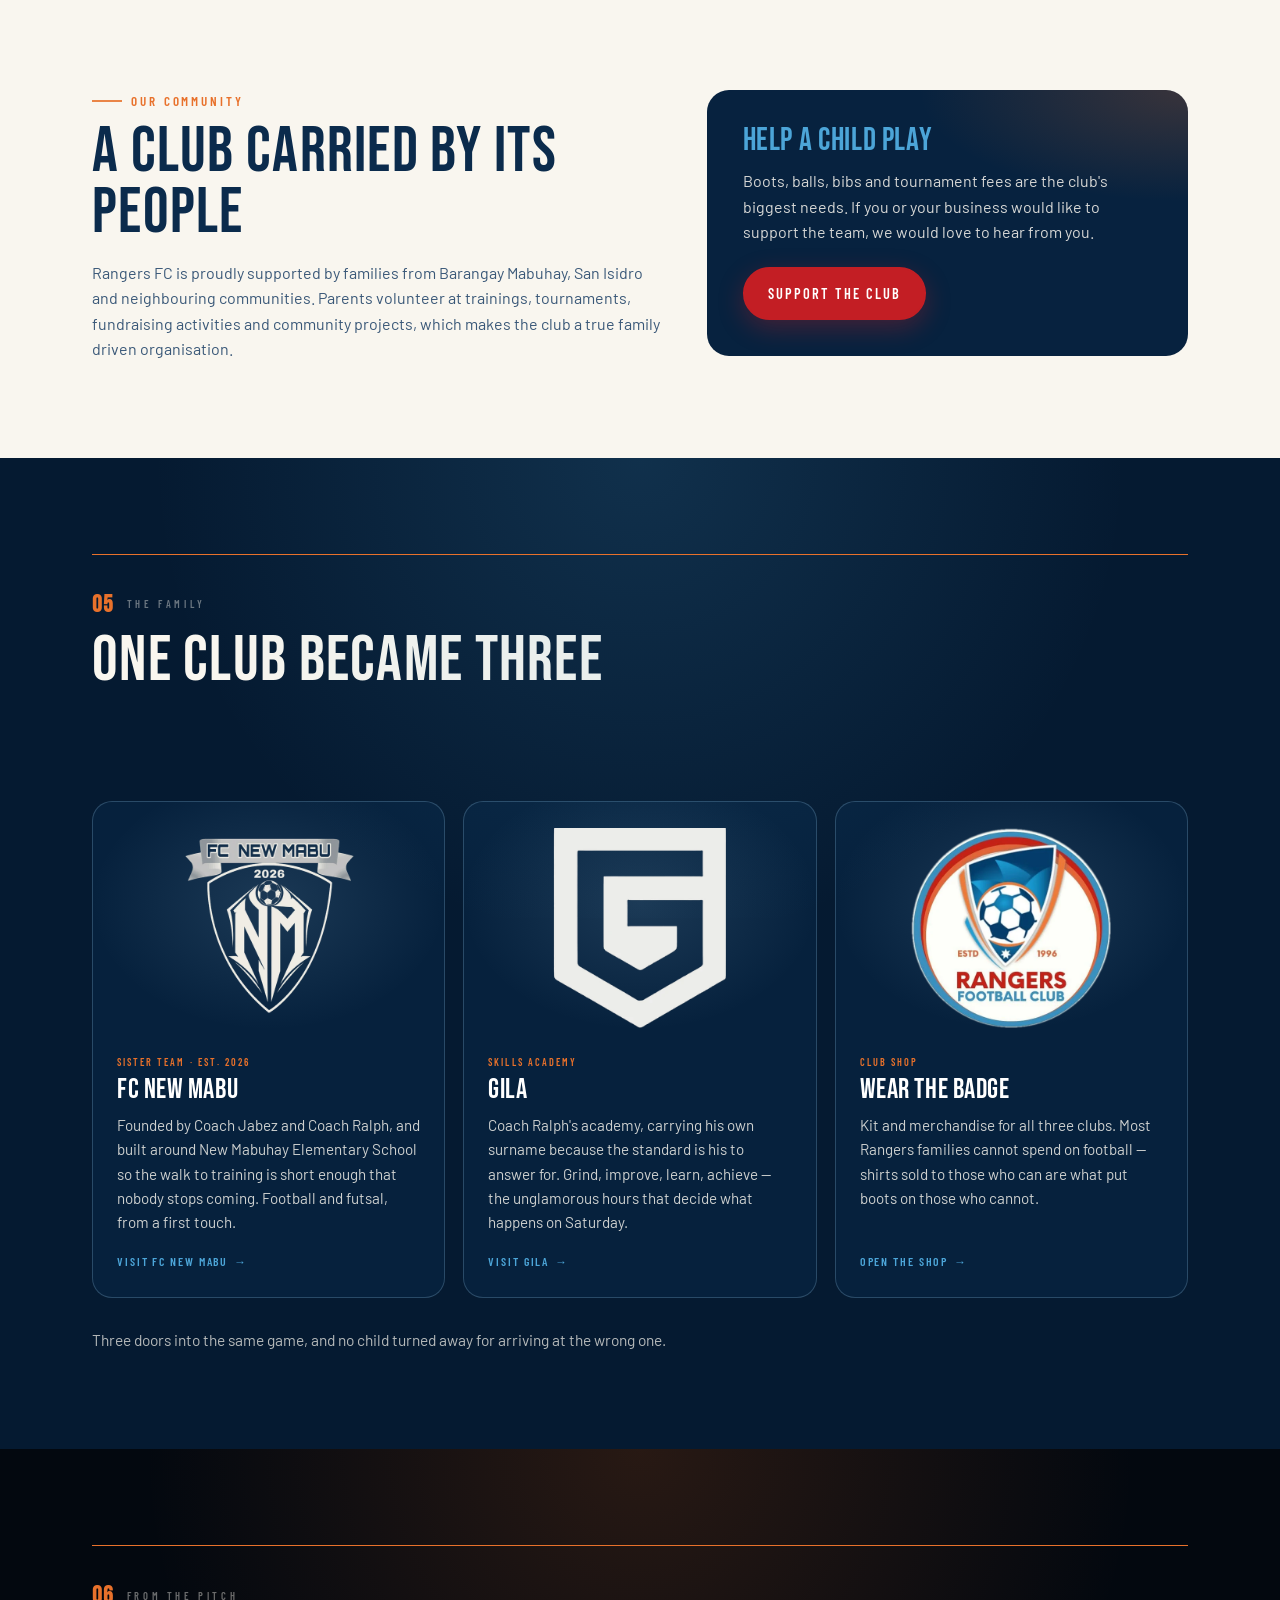
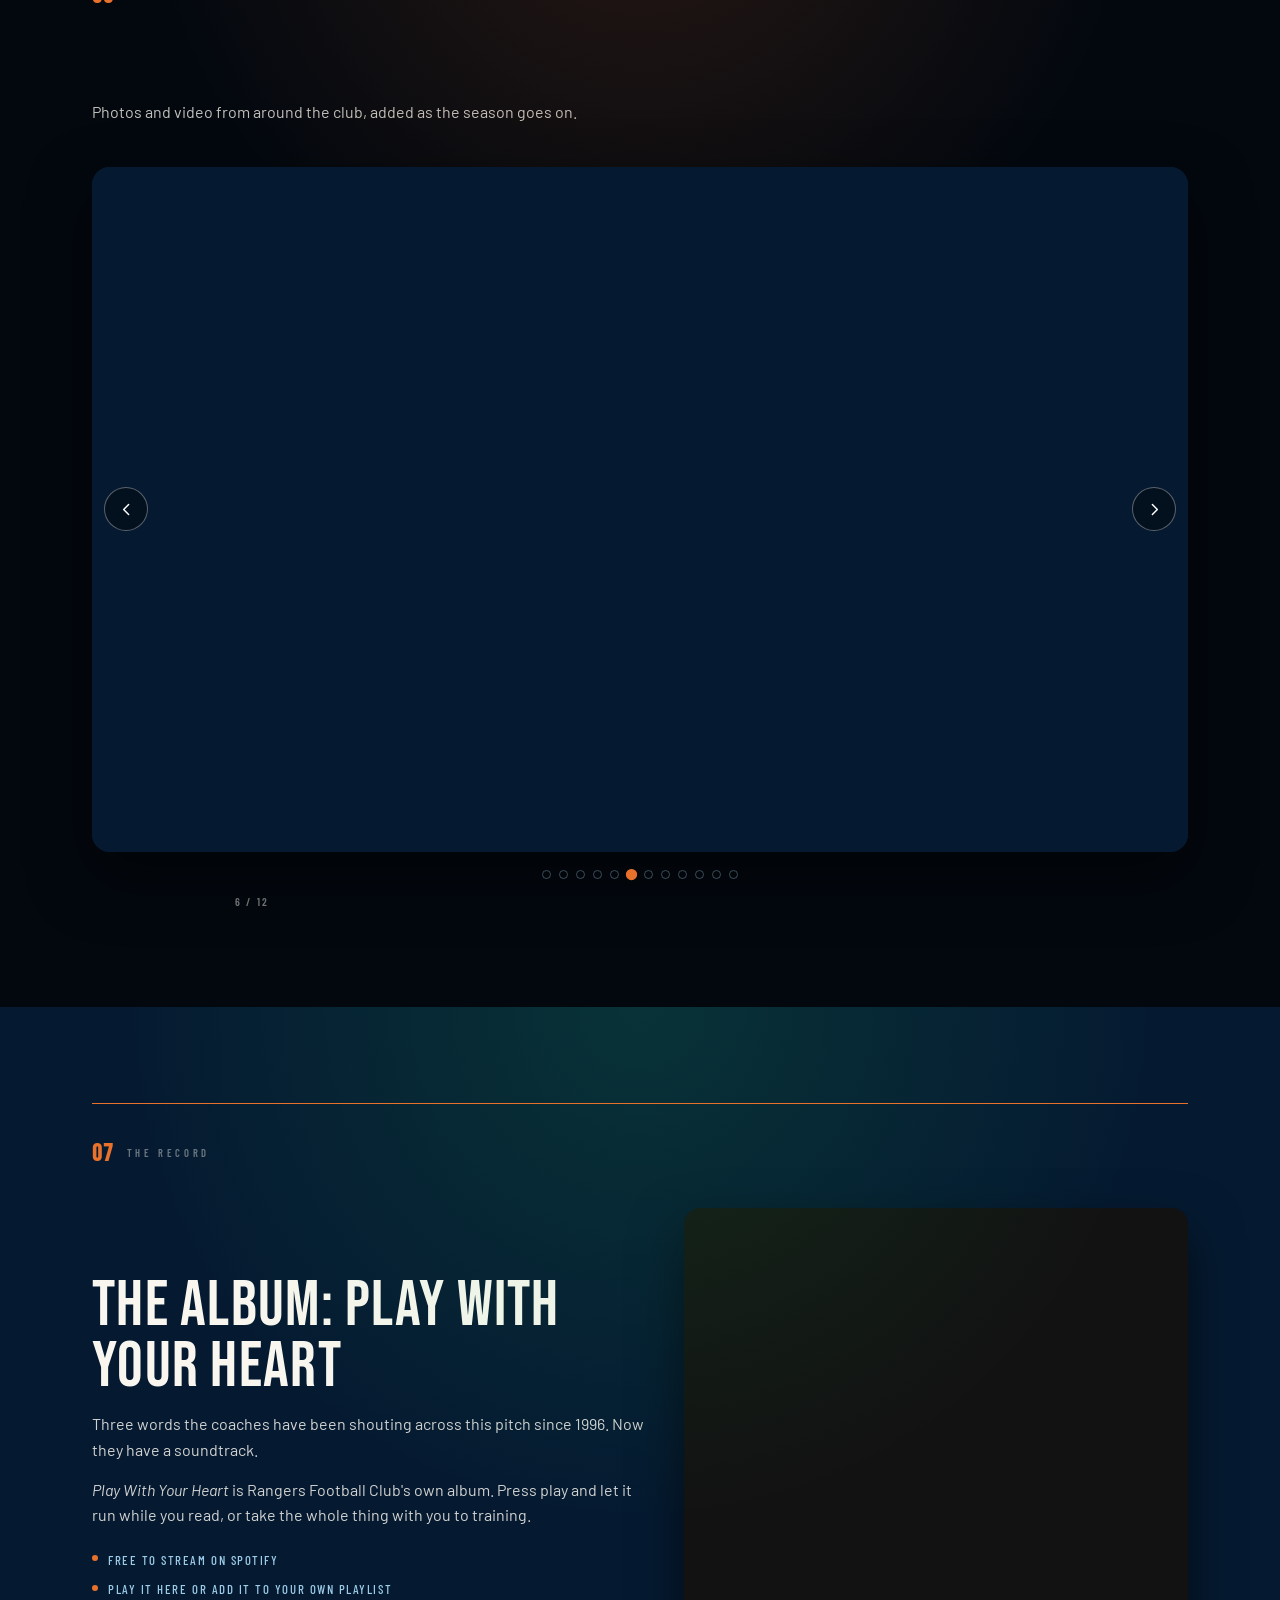
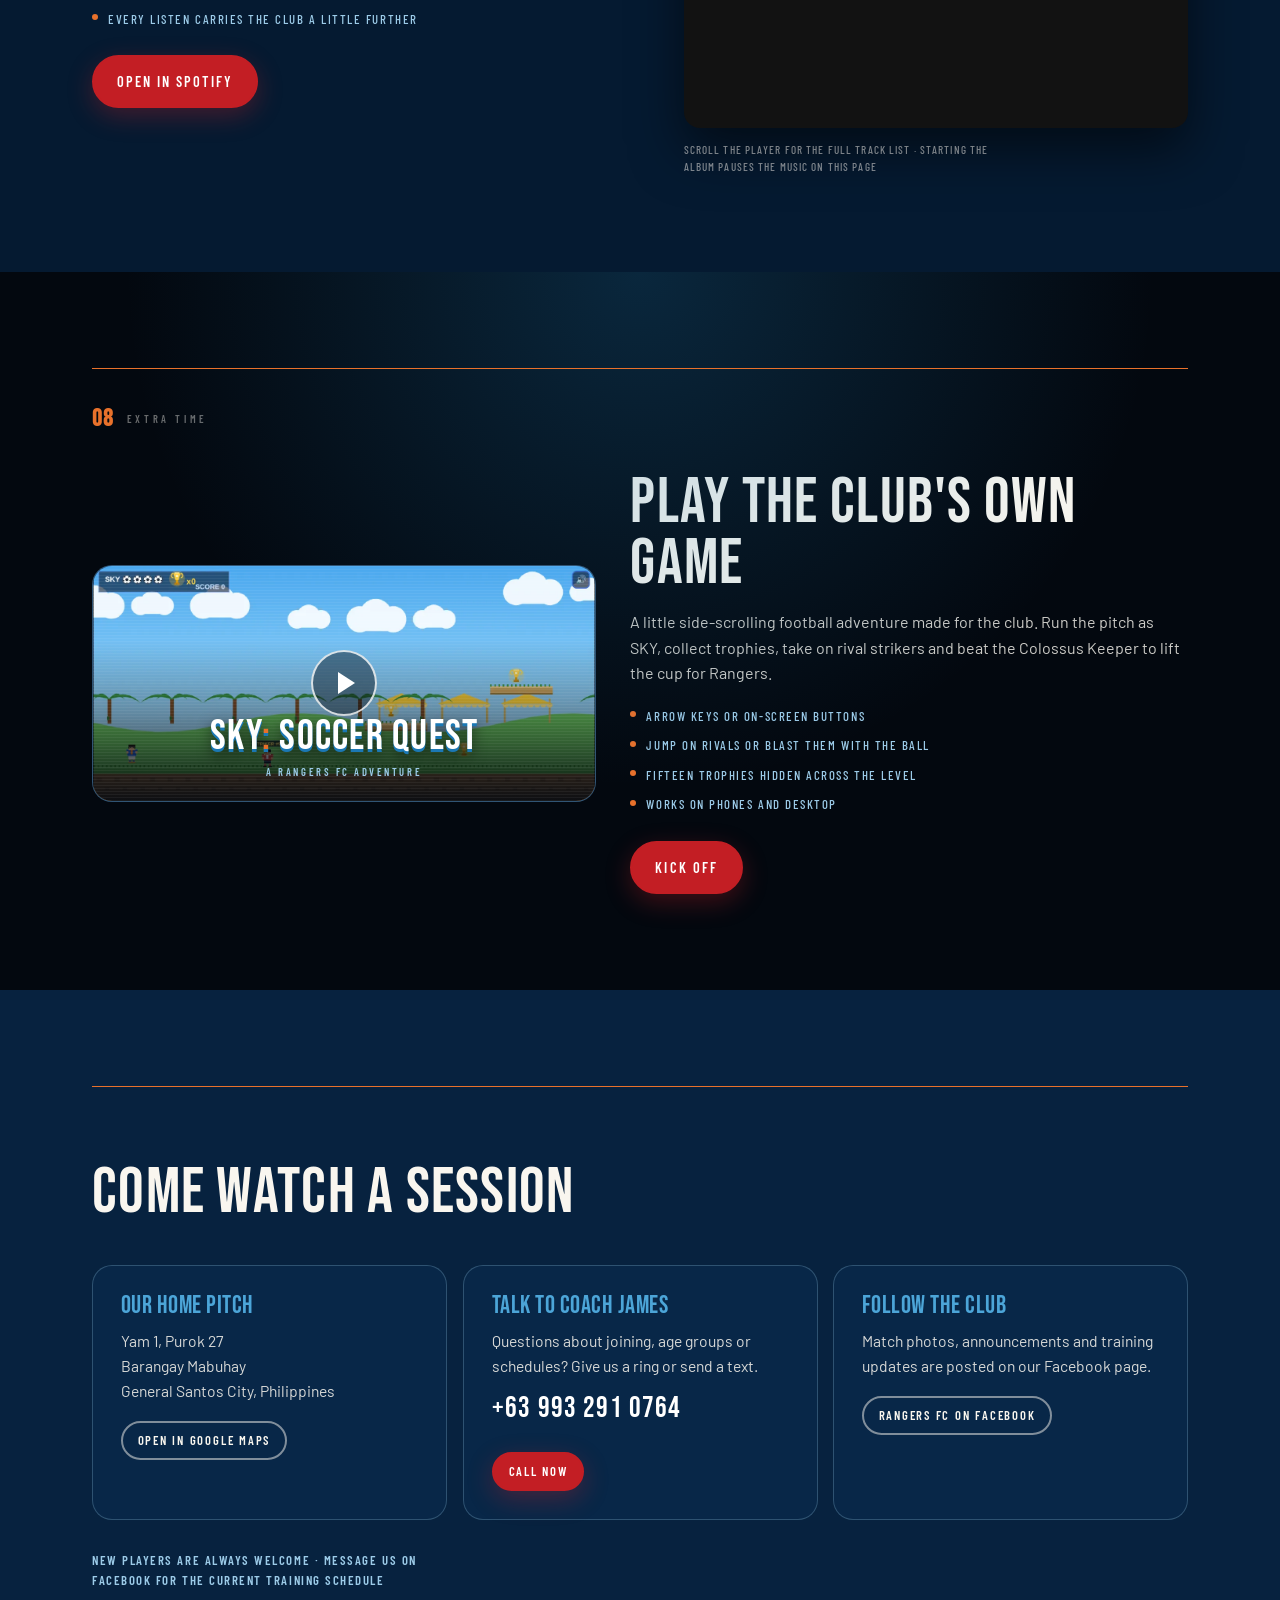
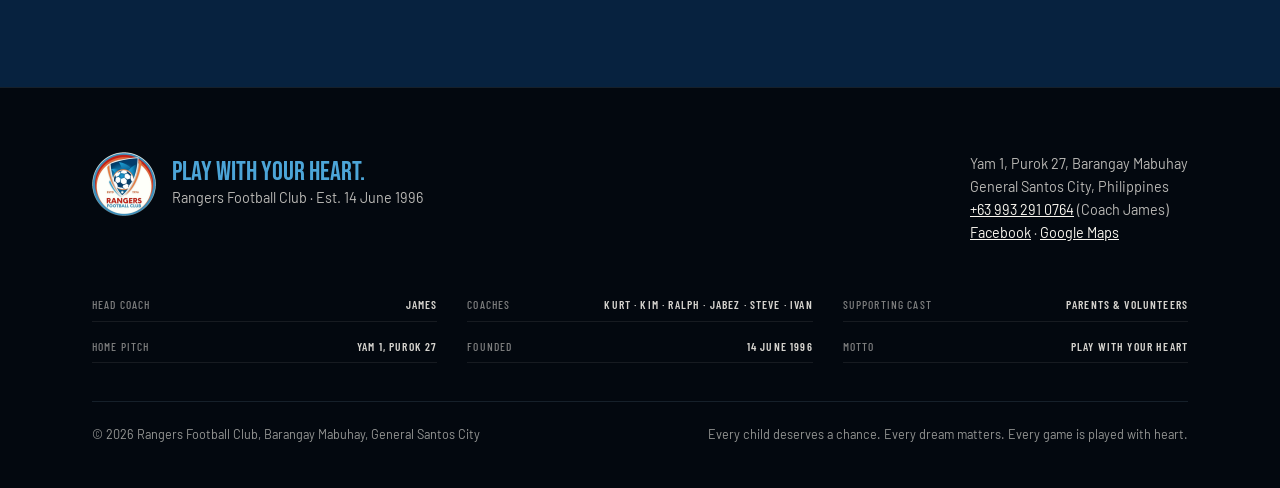
==== commit ddc73473: "Give the sister-team pages their own galleries There was no way to put photos on the FC New Mabu or " ====
--- a/index.html
+++ b/index.html
@@ -1087,7 +1087,7 @@
 
 <!-- ============ GALLERY ============ -->
 <!-- Built from assets/gallery/. Hides itself when the folder is empty. -->
-<section class="gal-sec" id="gallery" hidden>
+<section class="gal-sec" id="gallery" hidden data-gallery data-manifest="assets/gallery/gallery.json">
   <div class="glow" aria-hidden="true"></div>
   <div class="wrap">
     <div class="rulewrap"><i></i></div>
@@ -1246,6 +1246,7 @@
 
 <!-- three.js r128, vendored (MIT — see vendor/three.LICENSE). Served from this
      origin so the hero never depends on a third-party CDN being reachable. -->
+<script src="assets/gallery.js"></script>
 <script src="vendor/three.min.js"></script>
 <script>
 (function(){
@@ -1567,126 +1568,6 @@
   peep(t, 0.2);
   peep(t + 0.3, 0.32);
 }
-/* ==========================================================================
-   GALLERY
-   Reads assets/gallery/gallery.json, which the deploy workflow rebuilds from
-   whatever is in that folder. Adding a photo or a video to the site is just
-   dropping the file in — nothing here needs touching. Stays hidden while the
-   folder is empty.
-   ========================================================================== */
-(function(){
-  var sec = document.getElementById('gallery');
-  if(!sec || !window.fetch) return;
-  var stage = document.getElementById('galStage'),
-      dotsEl = document.getElementById('galDots'),
-      countEl = document.getElementById('galCount');
-  var items = [], slides = [], at = 0, timer = null, gen = 0, HOLD = 5000;
-
-  fetch('assets/gallery/gallery.json', {cache:'no-cache'})
-    .then(function(r){ return r.ok ? r.json() : null; })
-    .then(function(data){
-      items = (data && data.items) || [];
-      if(!items.length) return;              /* nothing uploaded yet */
-      sec.hidden = false;
-      build();
-      show(0);
-    })['catch'](function(){ /* no manifest yet — leave the section hidden */ });
-
-  function build(){
-    items.forEach(function(item, i){
-      var slide = document.createElement('div');
-      slide.className = 'gal-item';
-      var media;
-      if(item.type === 'video'){
-        media = document.createElement('video');
-        media.src = item.src;
-        media.muted = true;                  /* muted, or phones refuse to play it */
-        media.playsInline = true;
-        media.setAttribute('playsinline', '');
-        media.preload = i === 0 ? 'metadata' : 'none';
-        /* A file the browser cannot decode fires "ended" straight away, which
-           would race the slideshow through everything. Only honour it from
-           the slide on screen, and only when something really played. */
-        media.addEventListener('ended', function(){
-          if(slides[at] !== slide) return;
-          if(!isFinite(media.duration) || media.duration <= 0){ queue(HOLD); return; }
-          next();
-        });
-        media.addEventListener('error', function(){ if(slides[at] === slide) queue(HOLD); });
-      }else{
-        media = document.createElement('img');
-        media.src = item.src;
-        media.loading = i === 0 ? 'eager' : 'lazy';
-        media.decoding = 'async';
-      }
-      media.alt = item.caption || 'Rangers Football Club';
-      slide.appendChild(media);
-
-      if(item.caption || item.date){
-        var cap = document.createElement('div');
-        cap.className = 'gal-cap';
-        if(item.caption){ var bEl = document.createElement('b'); bEl.textContent = item.caption; cap.appendChild(bEl); }
-        if(item.date){ var sEl = document.createElement('span'); sEl.textContent = item.date; cap.appendChild(sEl); }
-        slide.appendChild(cap);
-      }
-      stage.appendChild(slide);
-      slides.push(slide);
-
-      var dot = document.createElement('button');
-      dot.type = 'button';
-      dot.setAttribute('aria-label', 'Show item ' + (i + 1));
-      dot.addEventListener('click', function(){ show(i); });
-      dotsEl.appendChild(dot);
-    });
-
-    stage.querySelector('.gal-nav.prev').addEventListener('click', function(){ show(at - 1); });
-    stage.querySelector('.gal-nav.next').addEventListener('click', next);
-    /* leave the slideshow alone while someone is looking closely */
-    stage.addEventListener('pointerenter', stop);
-    stage.addEventListener('pointerleave', queue);
-    stage.addEventListener('focusin', stop);
-  }
-
-  function next(){ show(at + 1); }
-  function stop(){ clearTimeout(timer); }
-  function queue(ms){
-    stop();
-    if(reduced || items.length < 2) return;
-    /* a video normally advances when it ends; the long timer is a backstop so
-       one that stalls can't freeze the slideshow. A video the browser cannot
-       play falls back to the ordinary hold instead of stranding us for 20s. */
-    var mine = gen;
-    timer = setTimeout(function(){
-      /* clearTimeout cannot recall a callback that has already fired, so a tap
-         landing on the same tick as the timer would skip a slide. Ignore any
-         wake-up that belongs to a slide we have since moved off. */
-      if(mine === gen) next();
-    }, ms || (items[at].type === 'video' ? 20000 : HOLD));
-  }
-
-  function show(i){
-    if(!slides.length) return;
-    i = (i + slides.length) % slides.length;
-    slides.forEach(function(s, n){
-      s.classList.toggle('on', n === i);
-      var v = s.querySelector('video');
-      if(v && n !== i){ v.pause(); }
-      var d = dotsEl.children[n];
-      if(d) d.classList.toggle('on', n === i);
-    });
-    at = i;
-    gen++;
-    countEl.textContent = (i + 1) + ' / ' + slides.length;
-    var vid = slides[i].querySelector('video');
-    if(vid){
-      vid.currentTime = 0;
-      var pr = vid.play();
-      if(pr && pr['catch']) pr['catch'](function(){ queue(HOLD); });
-    }
-    queue();
-  }
-})();
-
 /* ==========================================================================
    BACKGROUND MUSIC
    Browsers refuse to start audio before the visitor has interacted with the
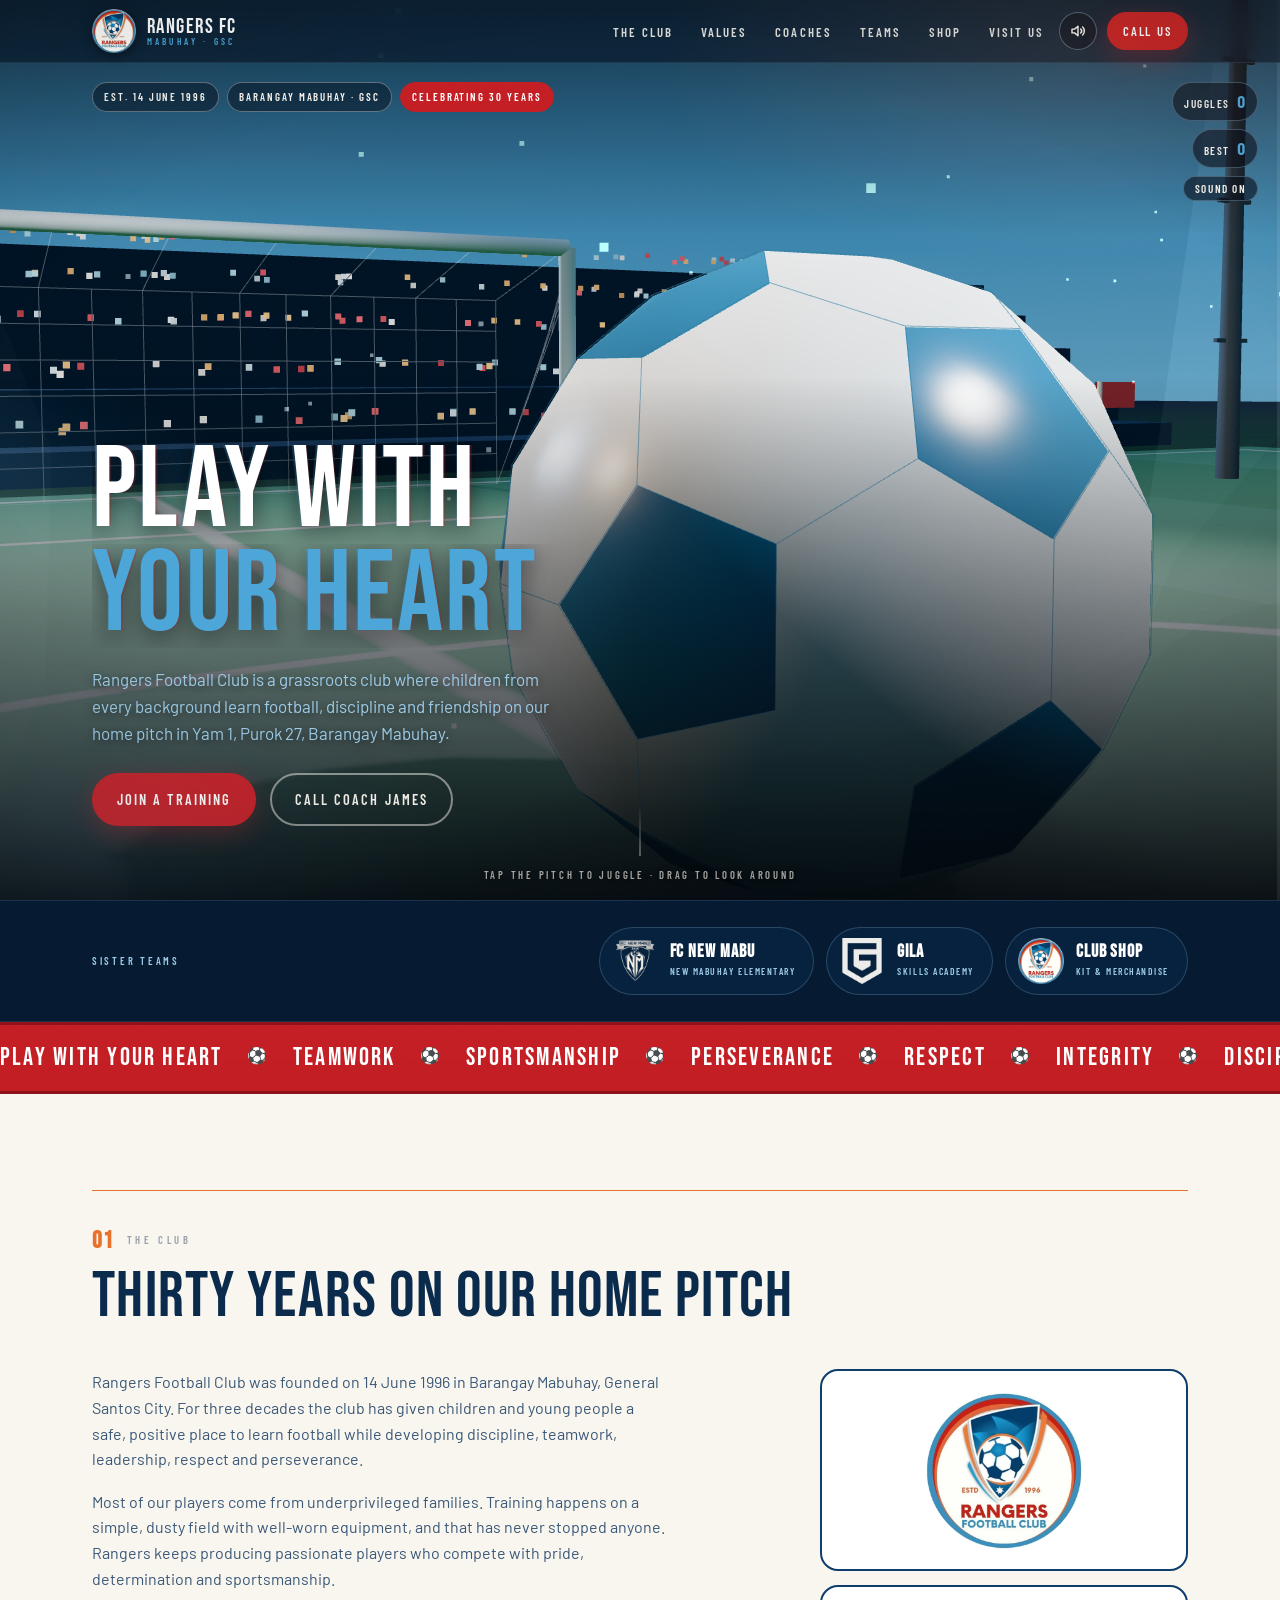
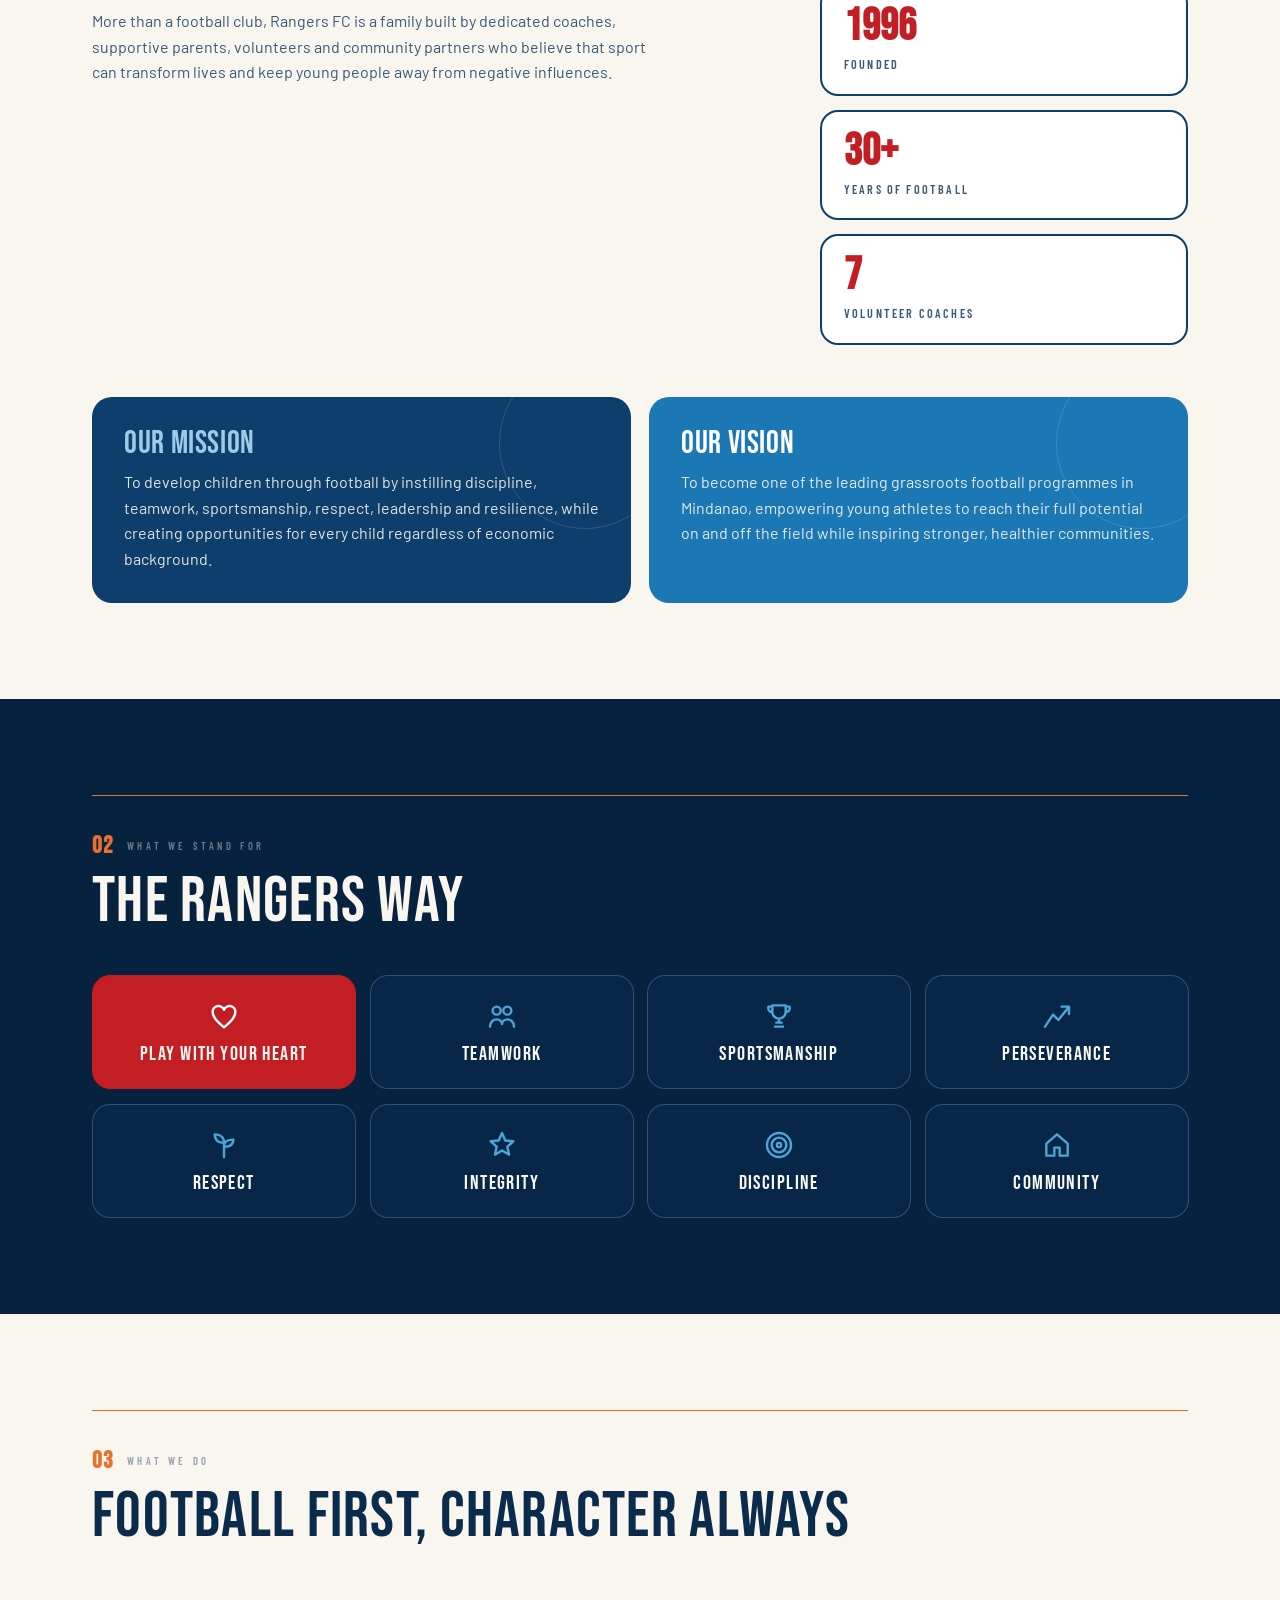
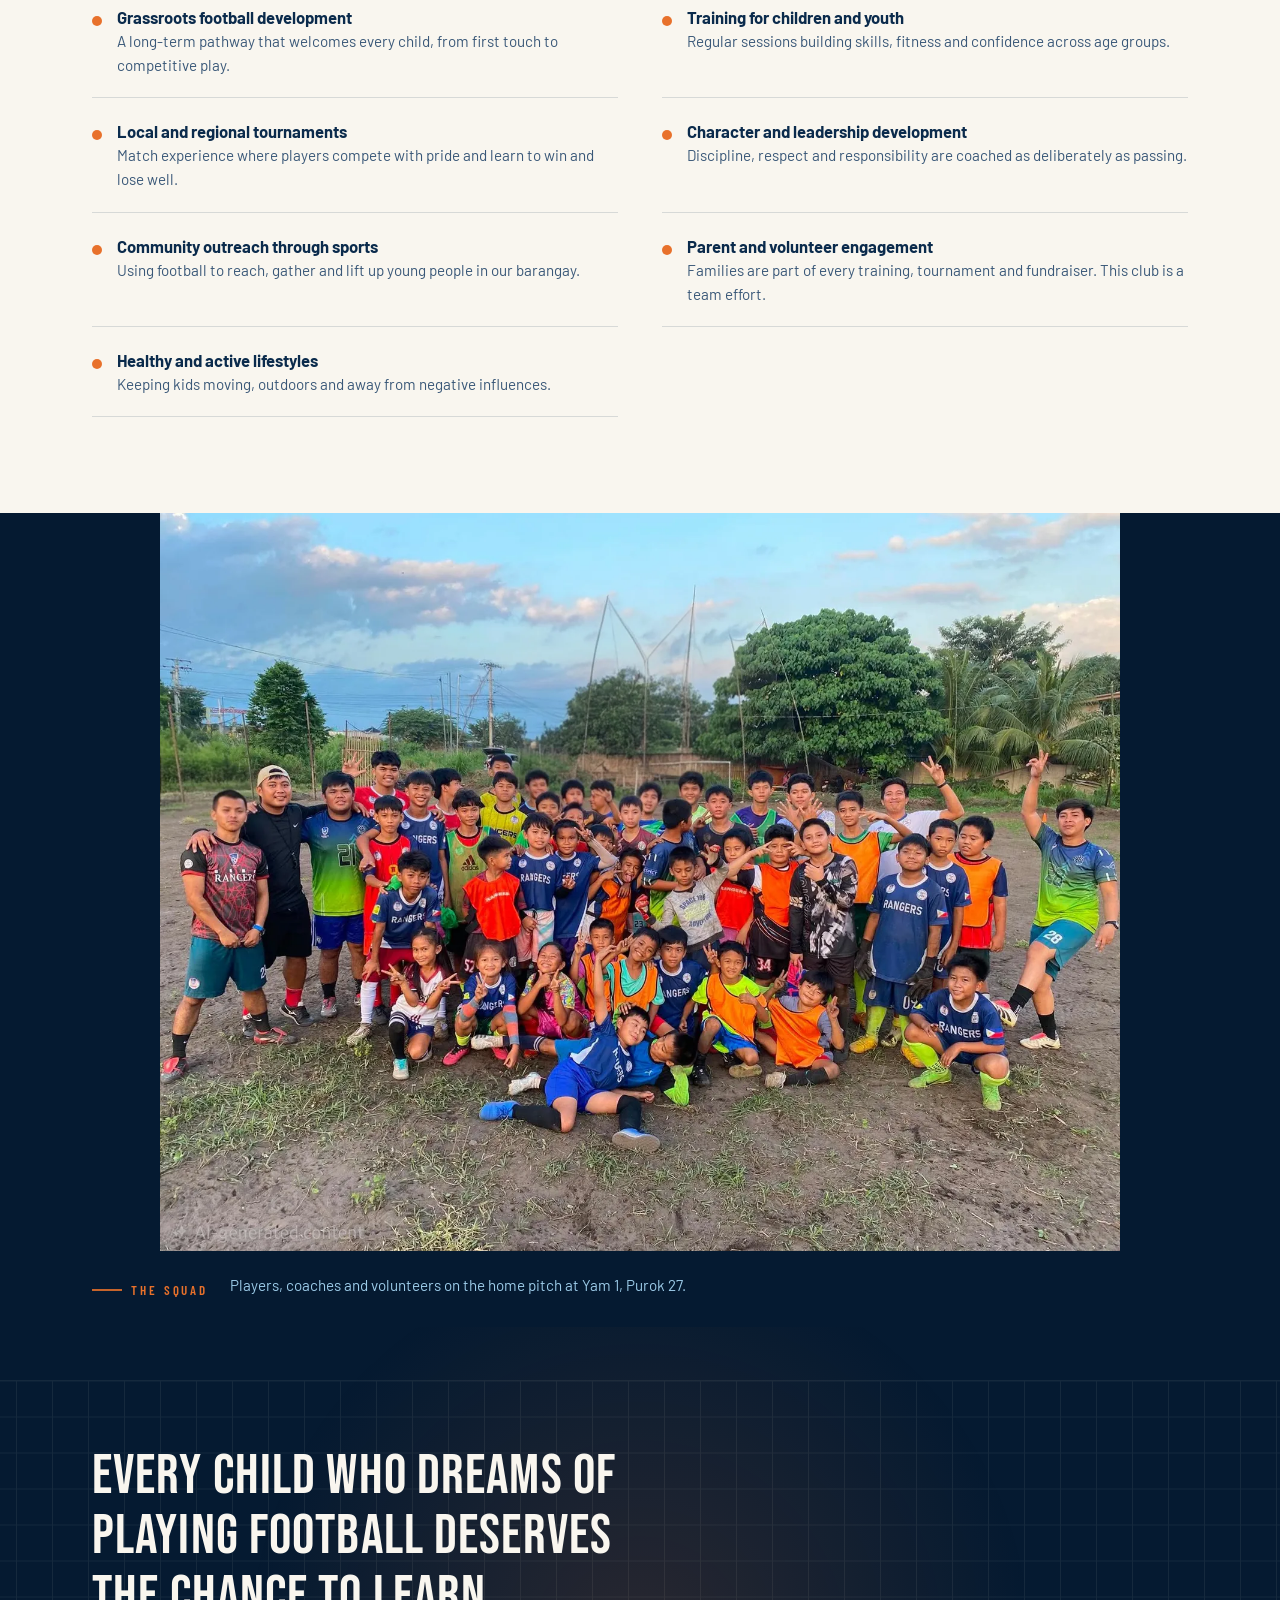
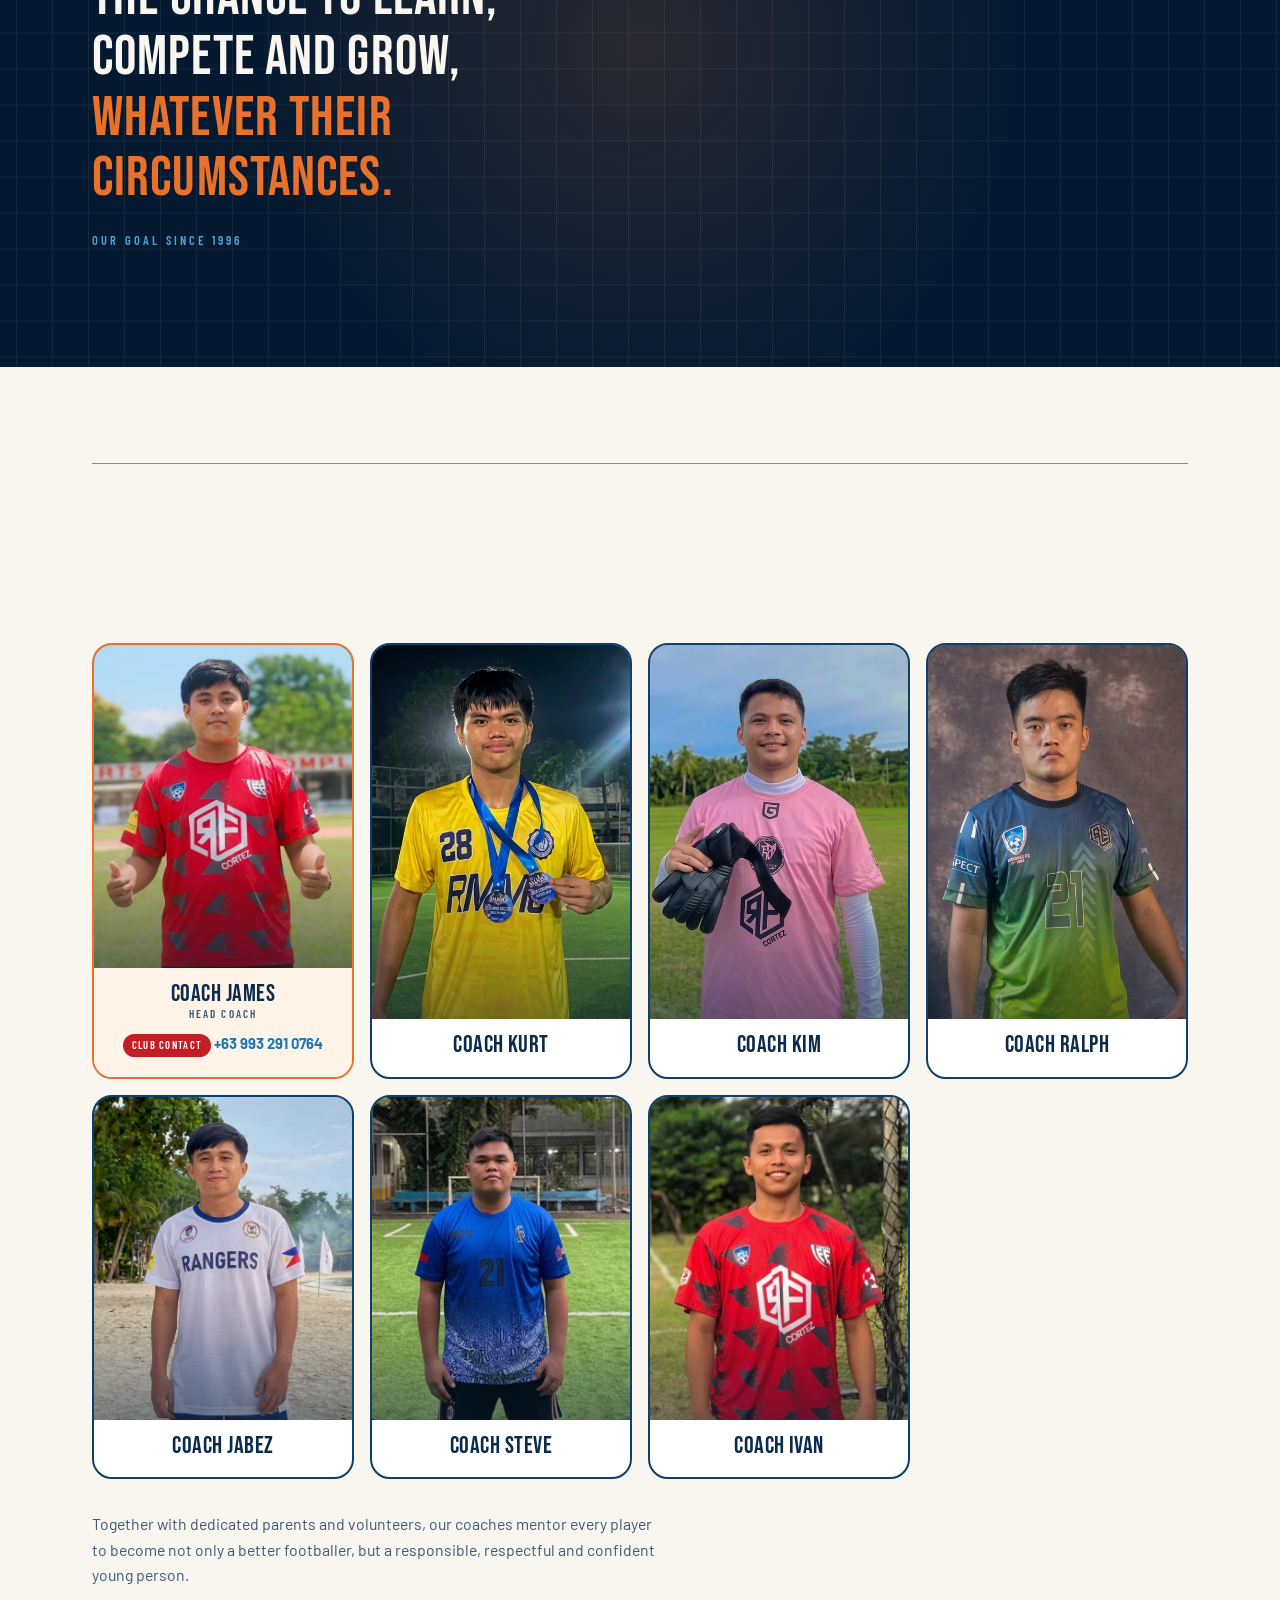
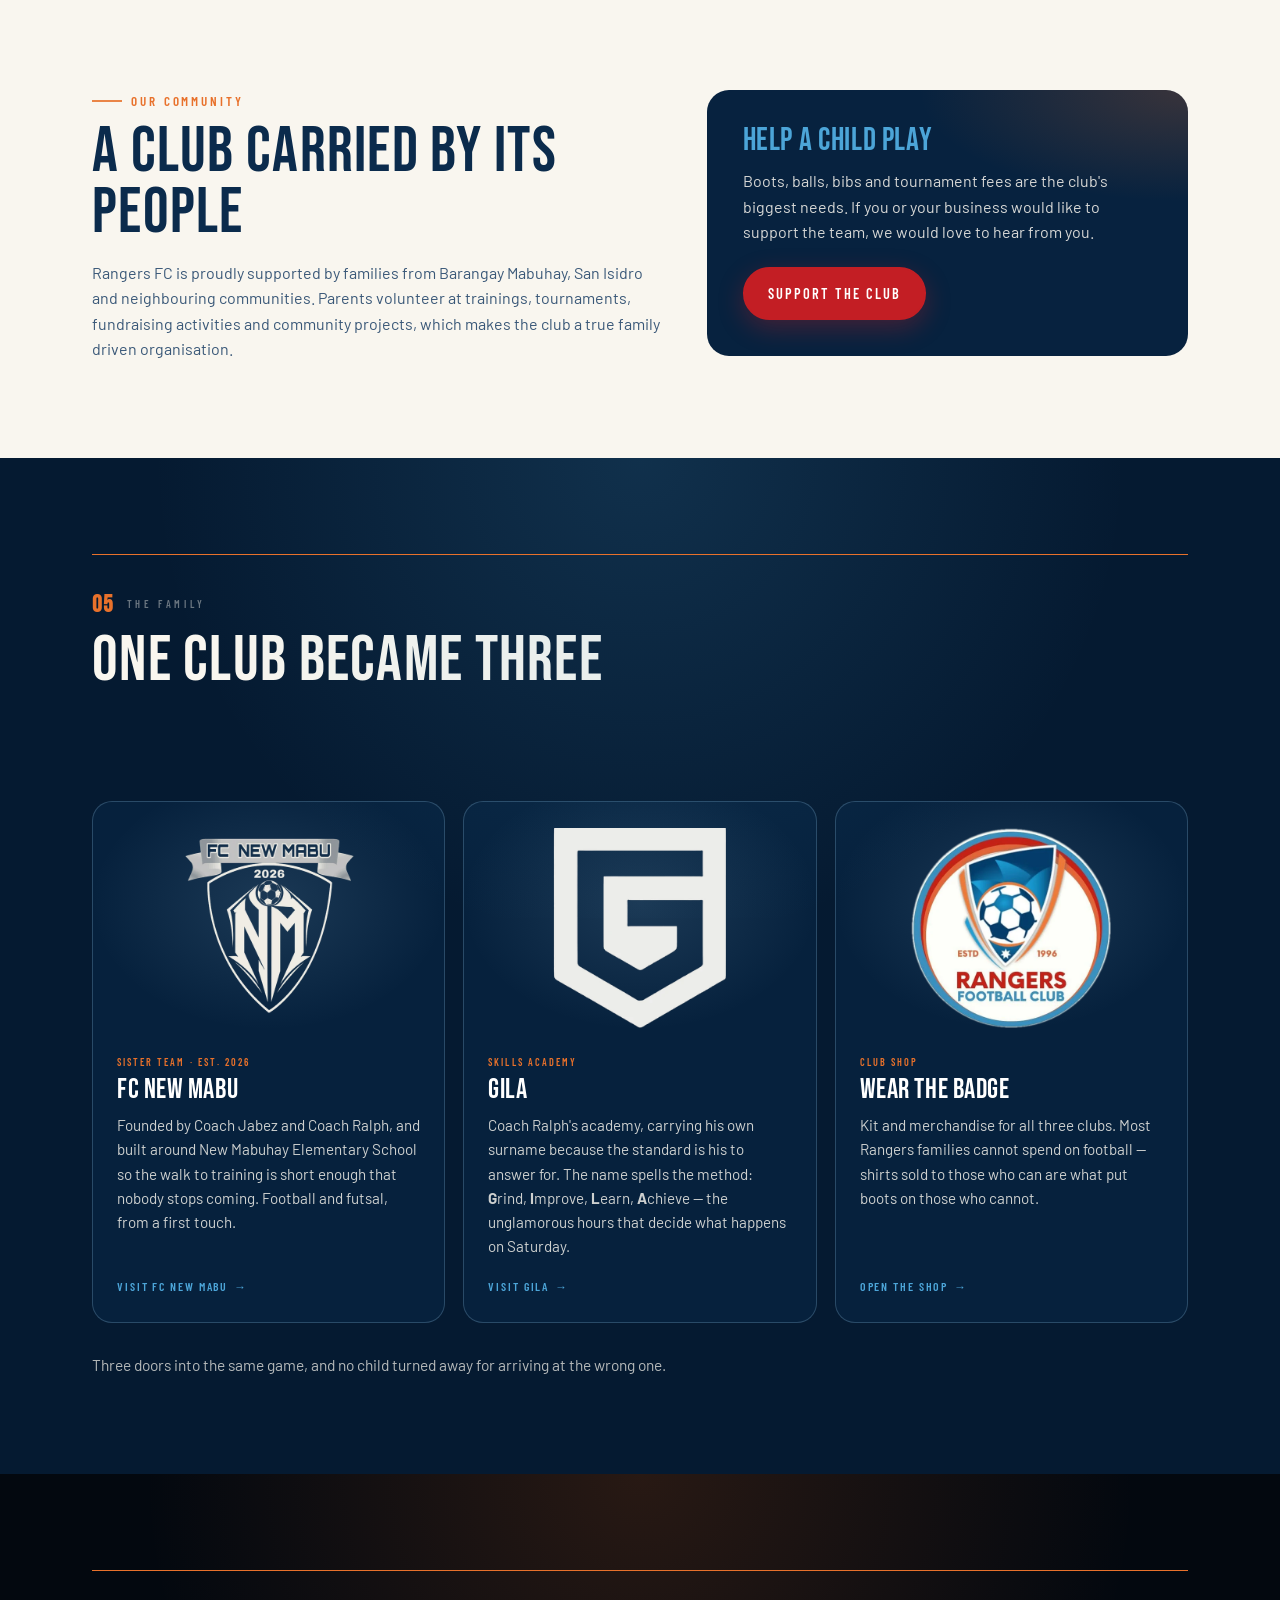
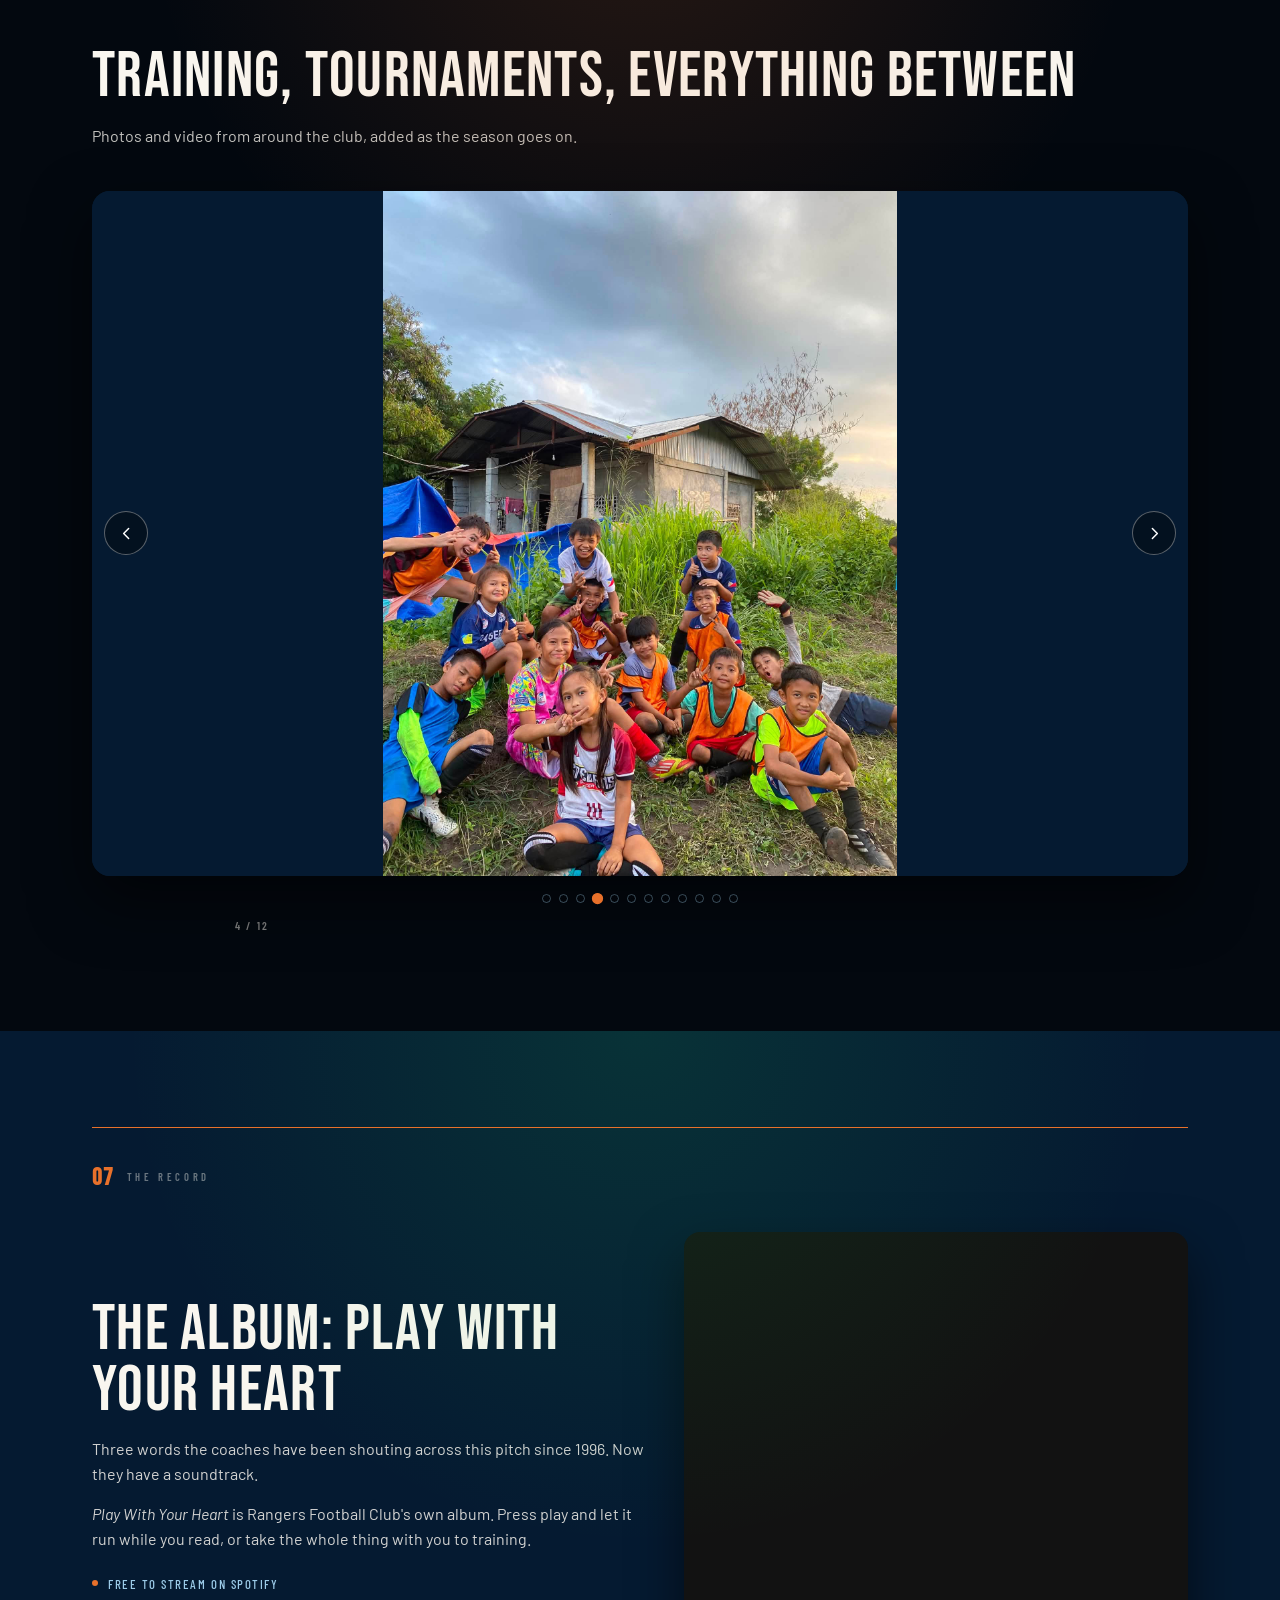
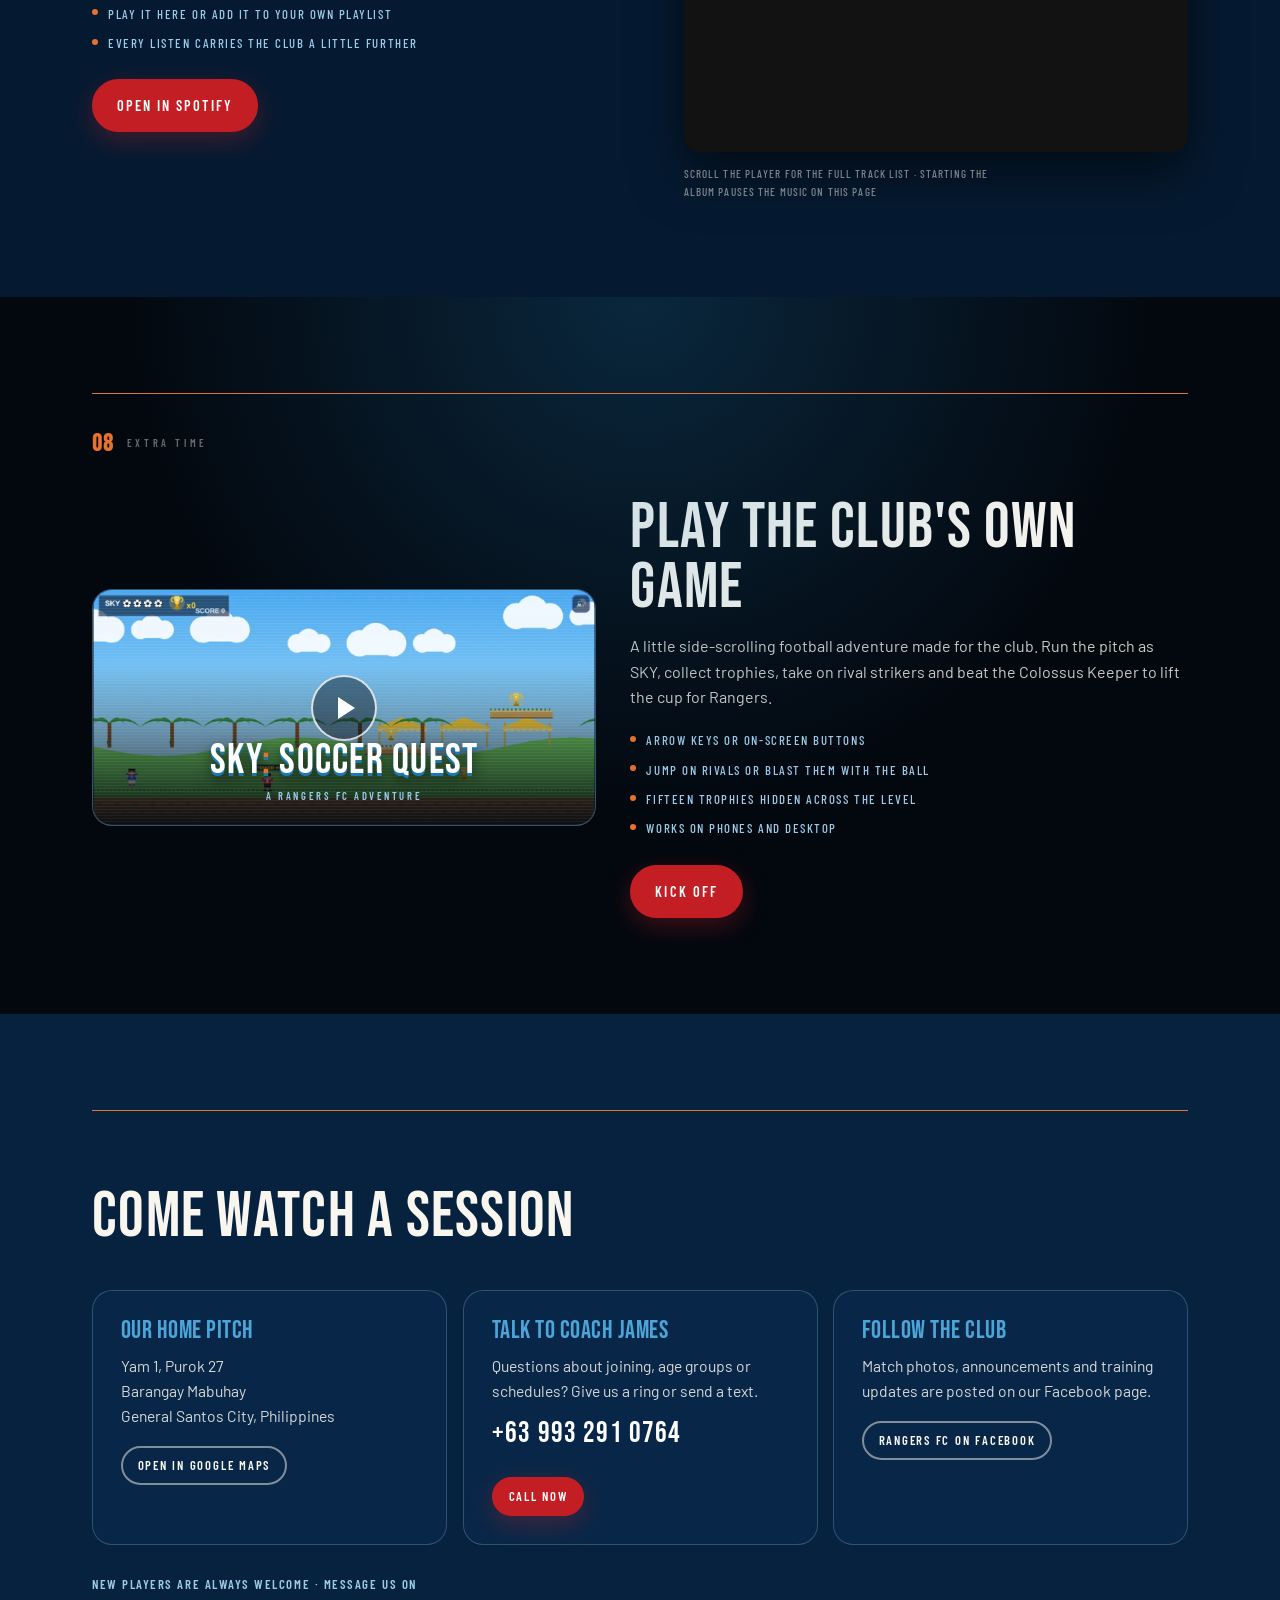
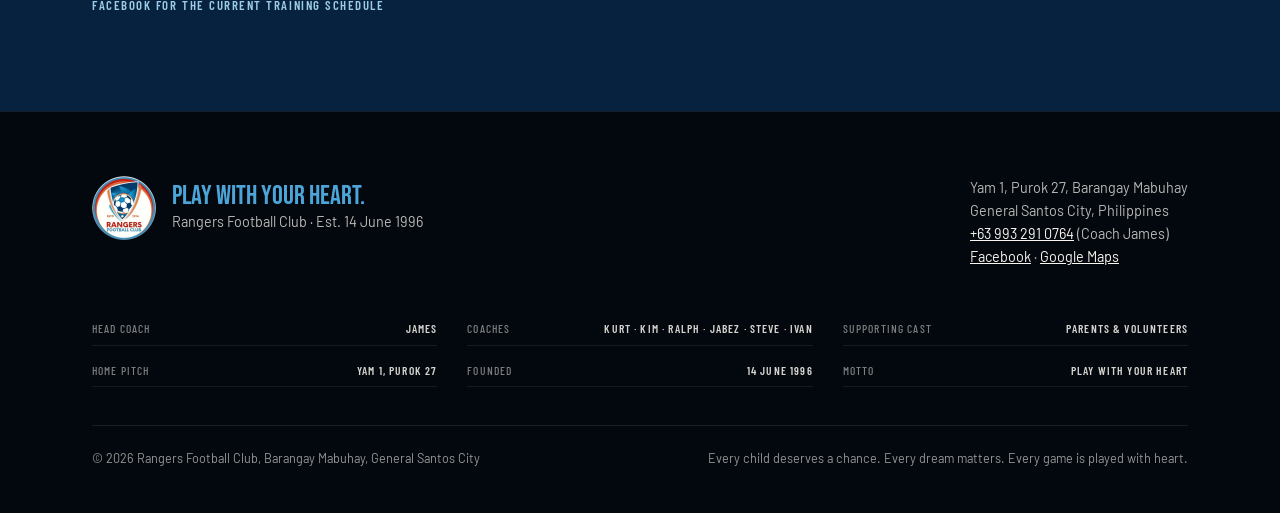
==== commit 4e777807: "Make GILA read as the acronym it is The four words spell the badge, and the page never said so. Now " ====
--- a/index.html
+++ b/index.html
@@ -1067,7 +1067,7 @@
         <span class="fam-body">
           <span class="fam-role">Skills academy</span>
           <h3>Gila</h3>
-          <p>Coach Ralph's academy, carrying his own surname because the standard is his to answer for. Grind, improve, learn, achieve — the unglamorous hours that decide what happens on Saturday.</p>
+          <p>Coach Ralph's academy, carrying his own surname because the standard is his to answer for. The name spells the method: <strong>G</strong>rind, <strong>I</strong>mprove, <strong>L</strong>earn, <strong>A</strong>chieve — the unglamorous hours that decide what happens on Saturday.</p>
           <span class="fam-go">Visit Gila</span>
         </span>
       </a>
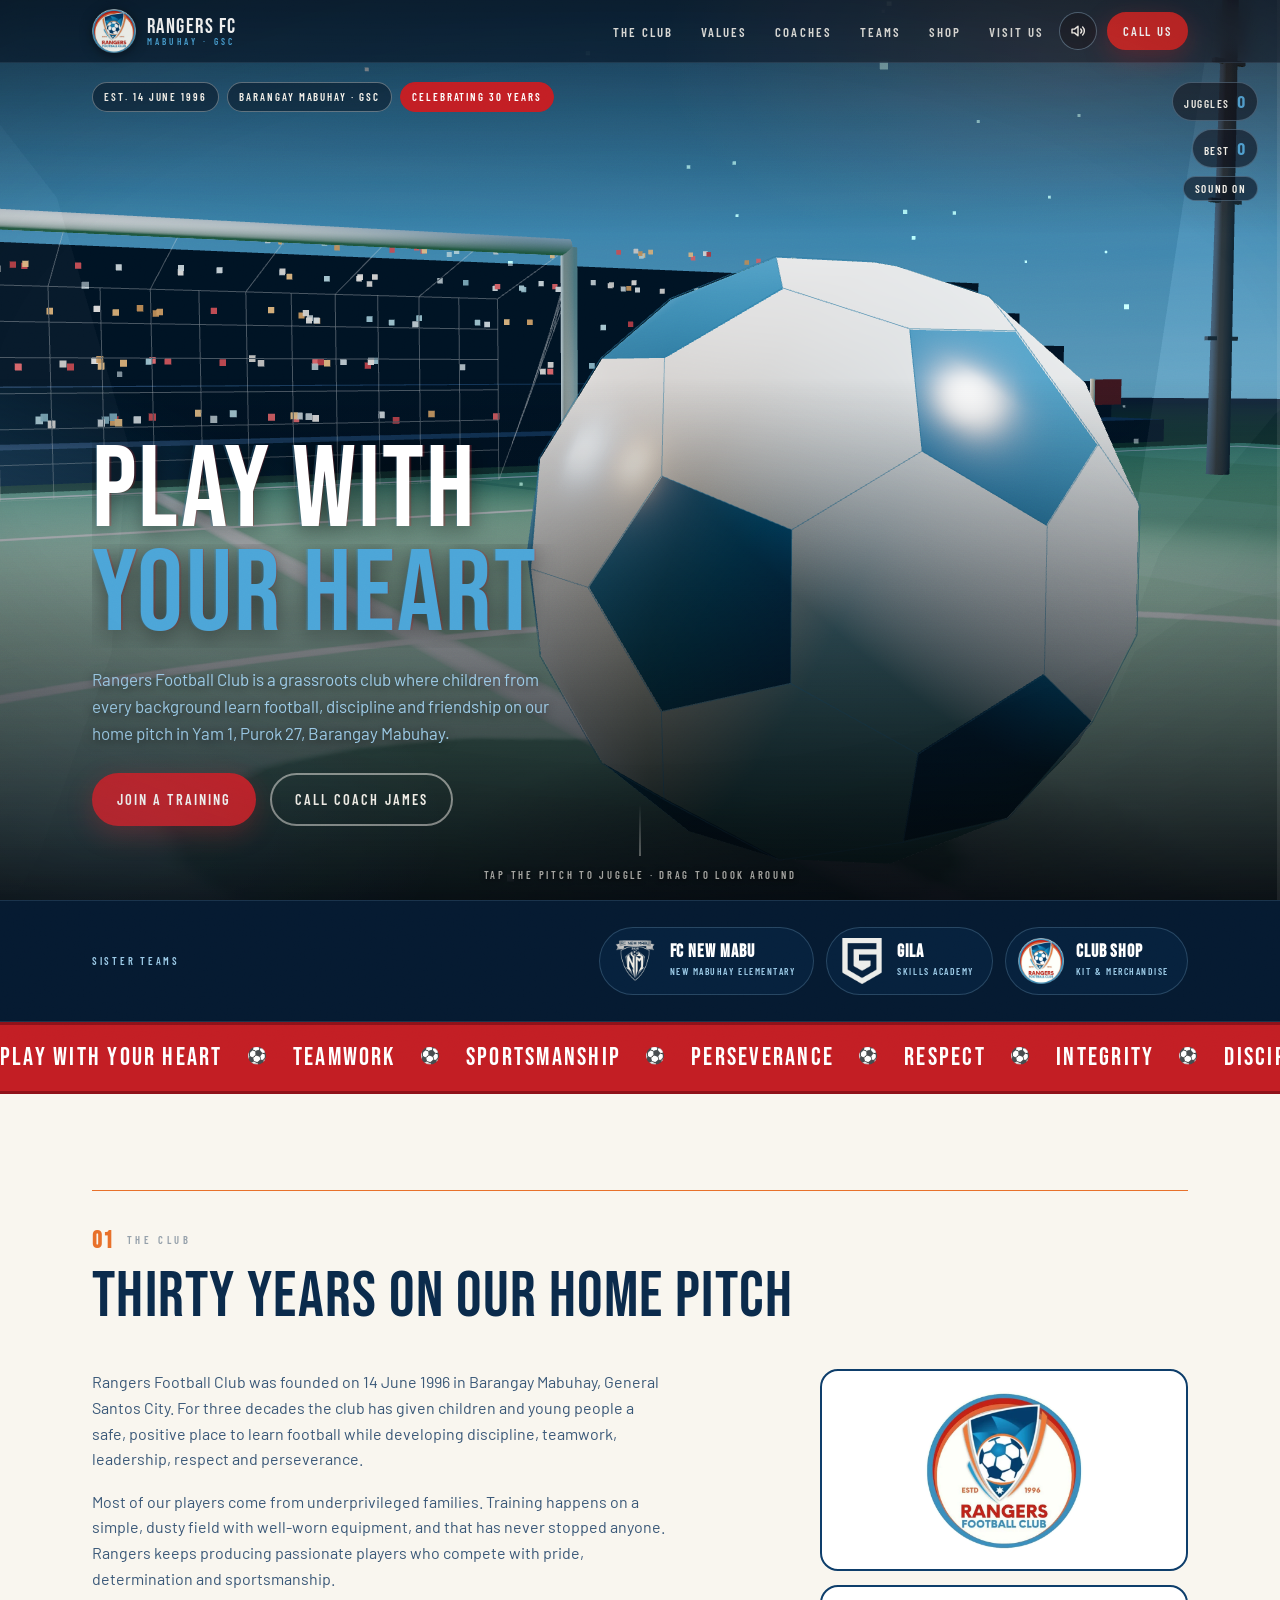
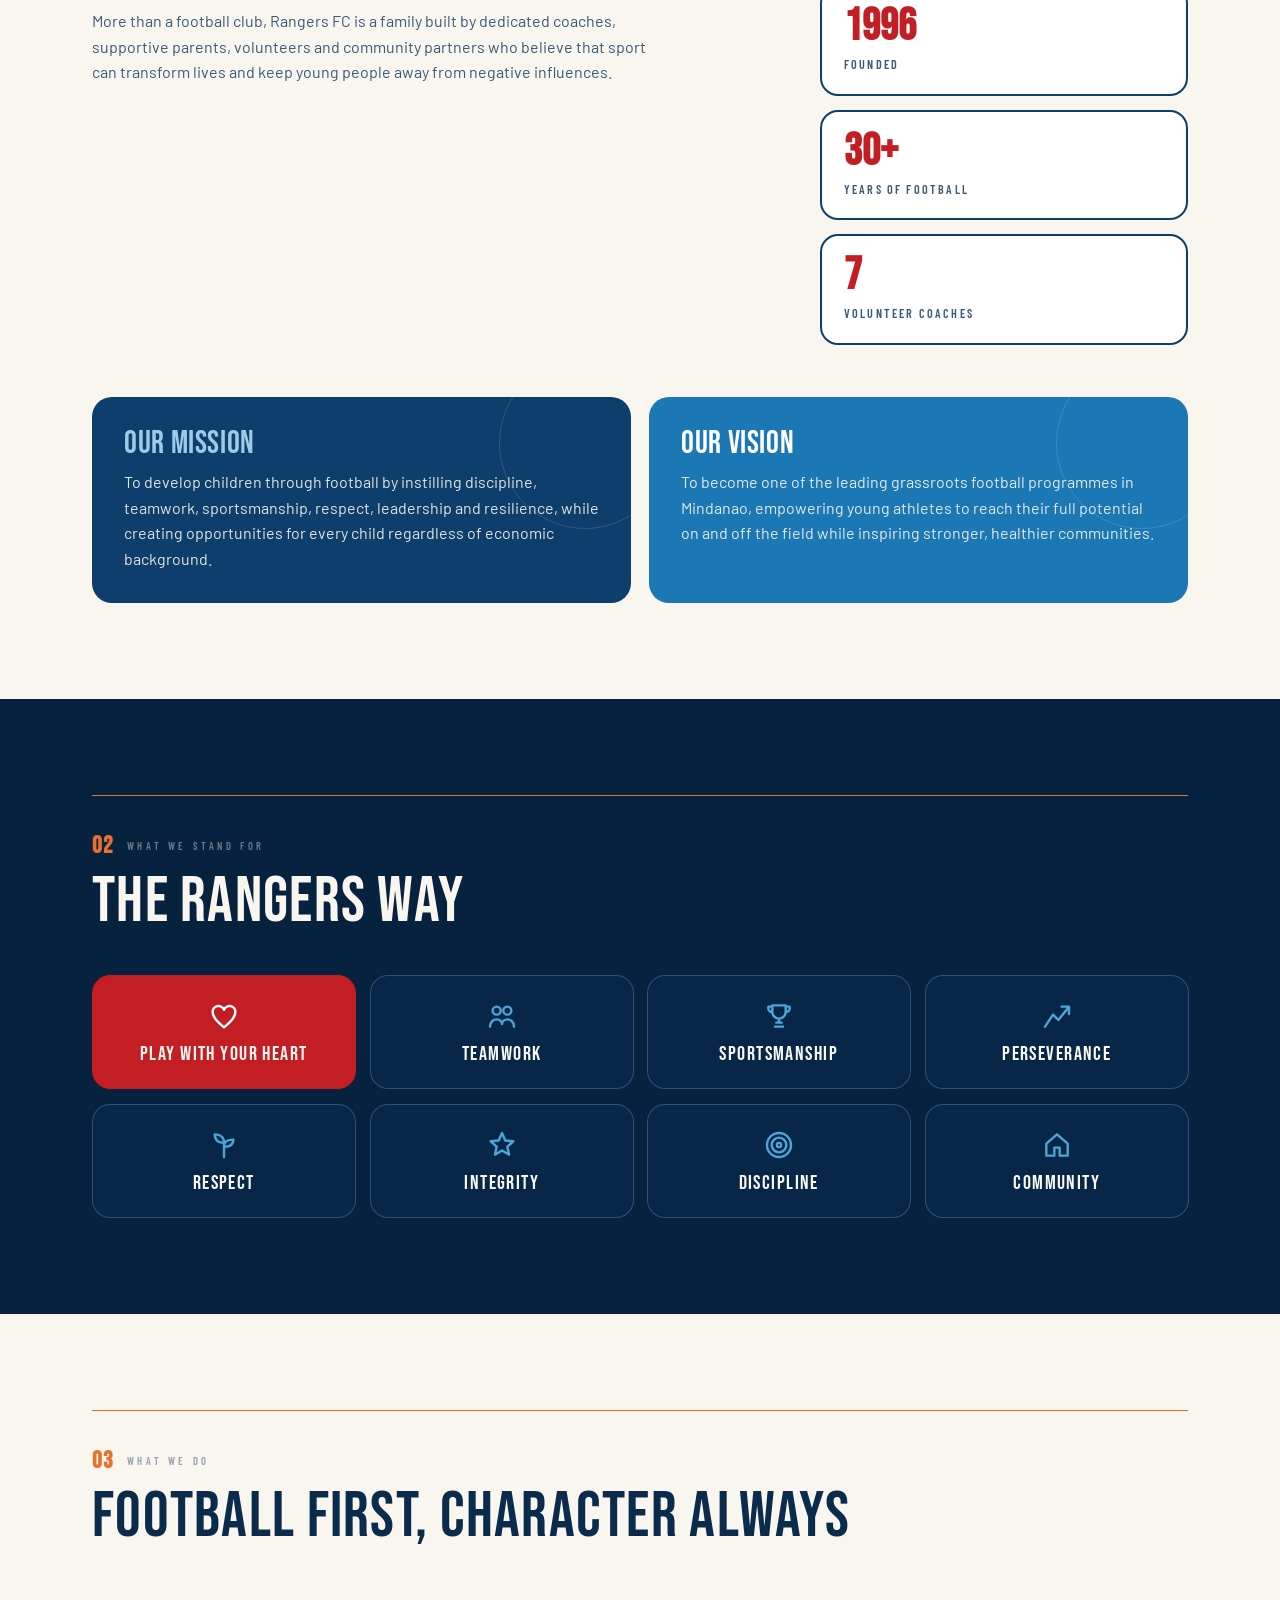
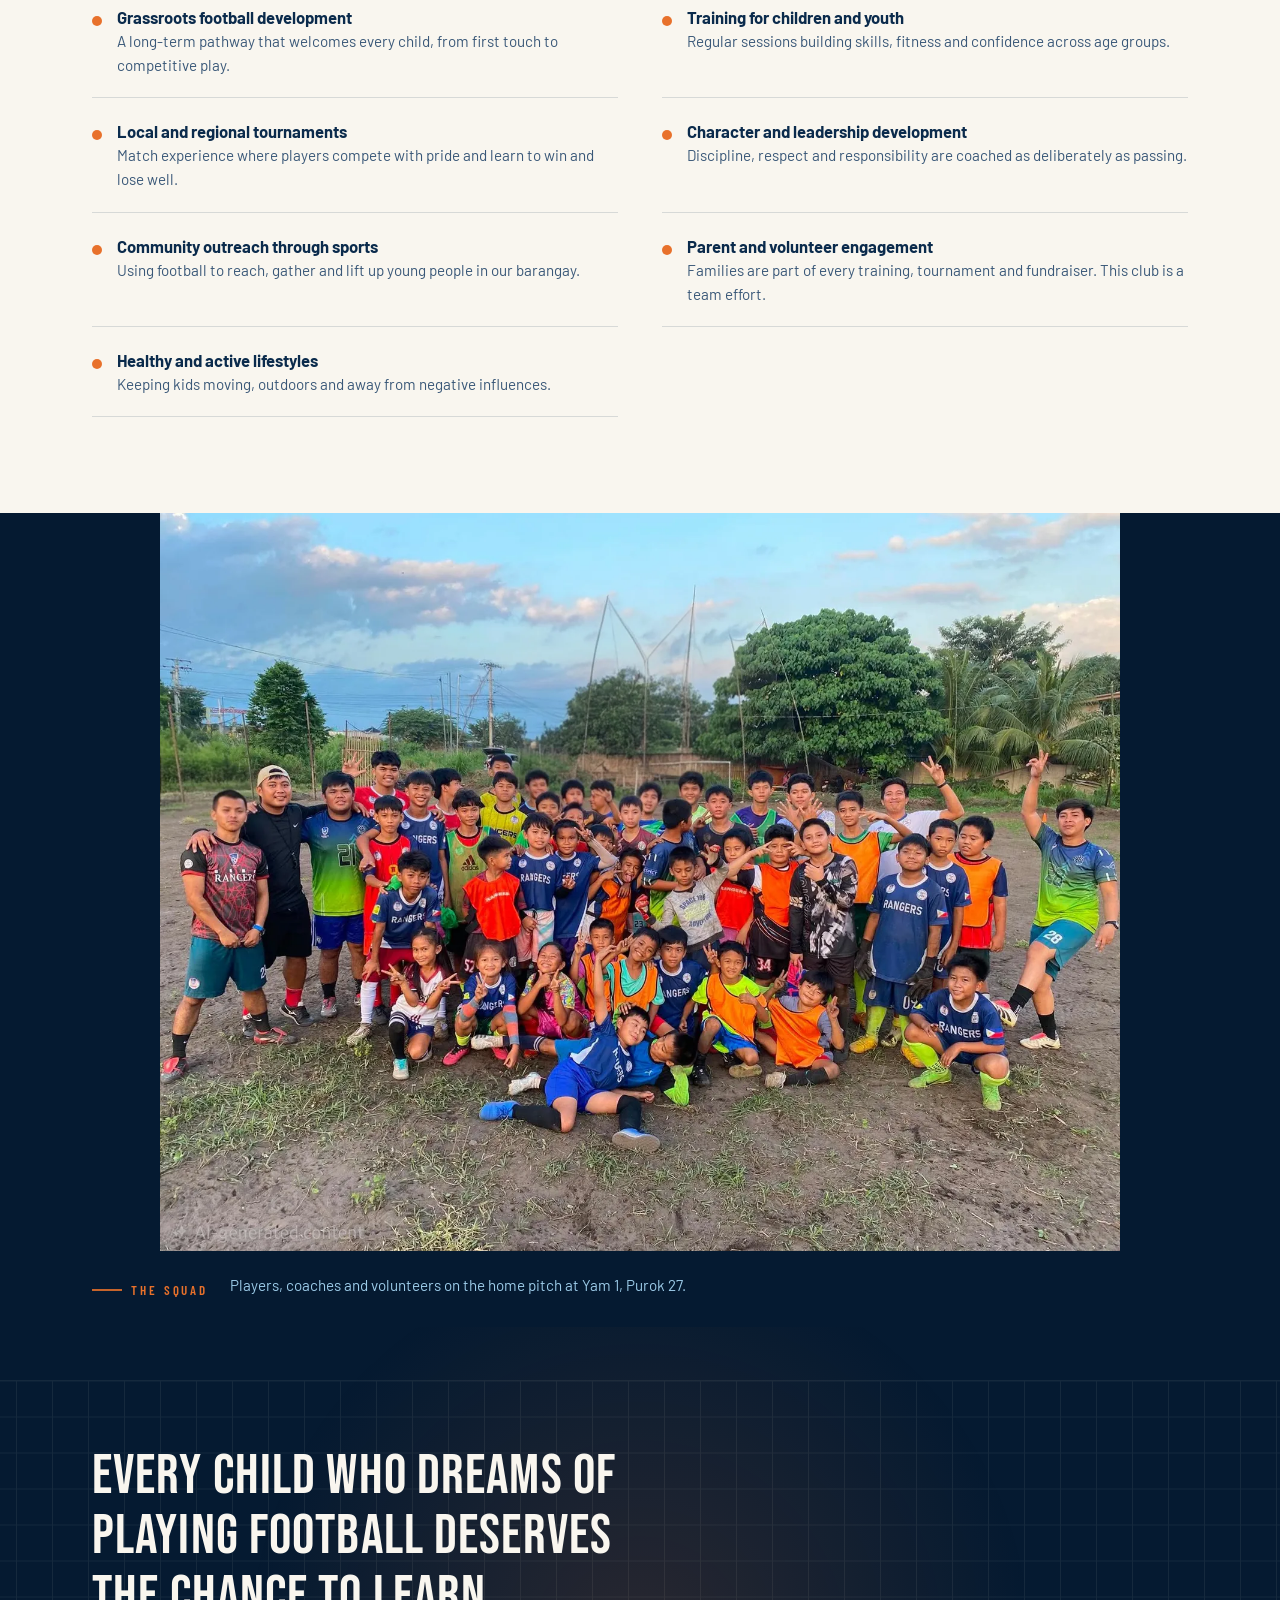
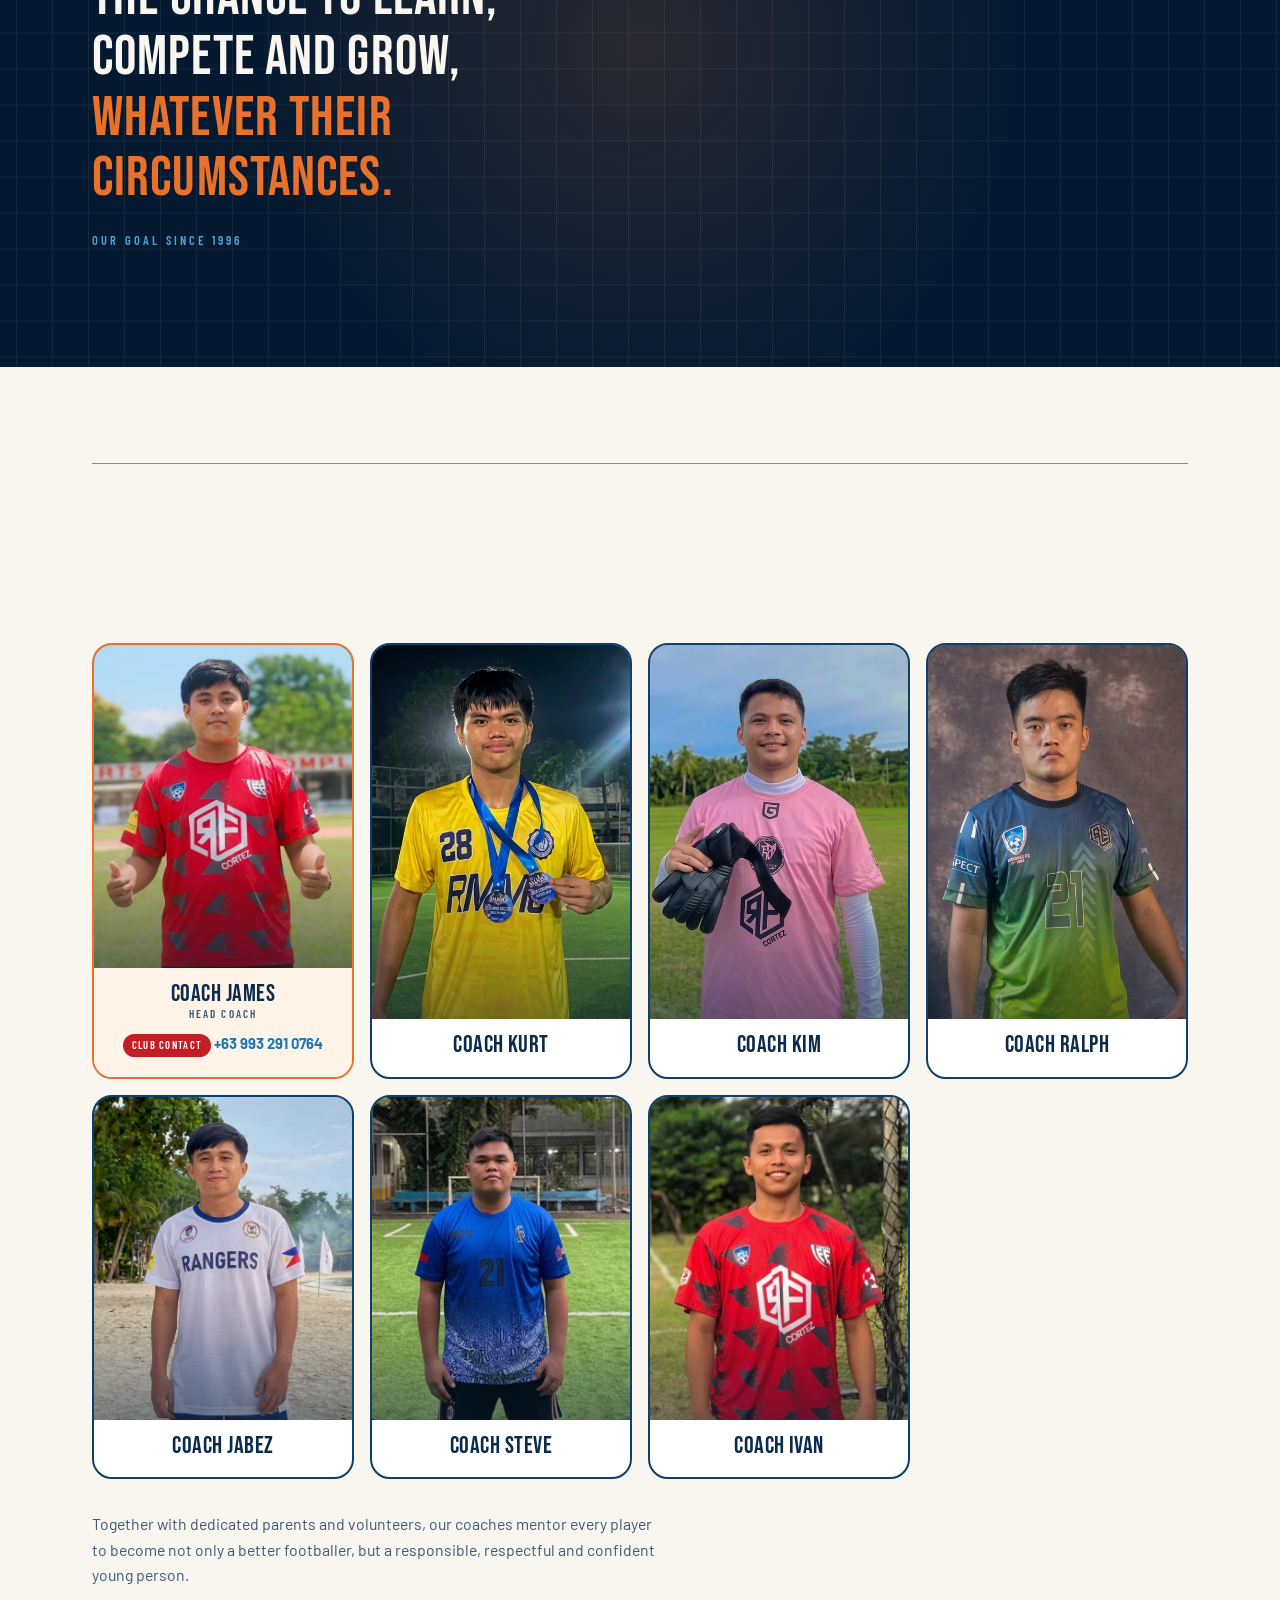
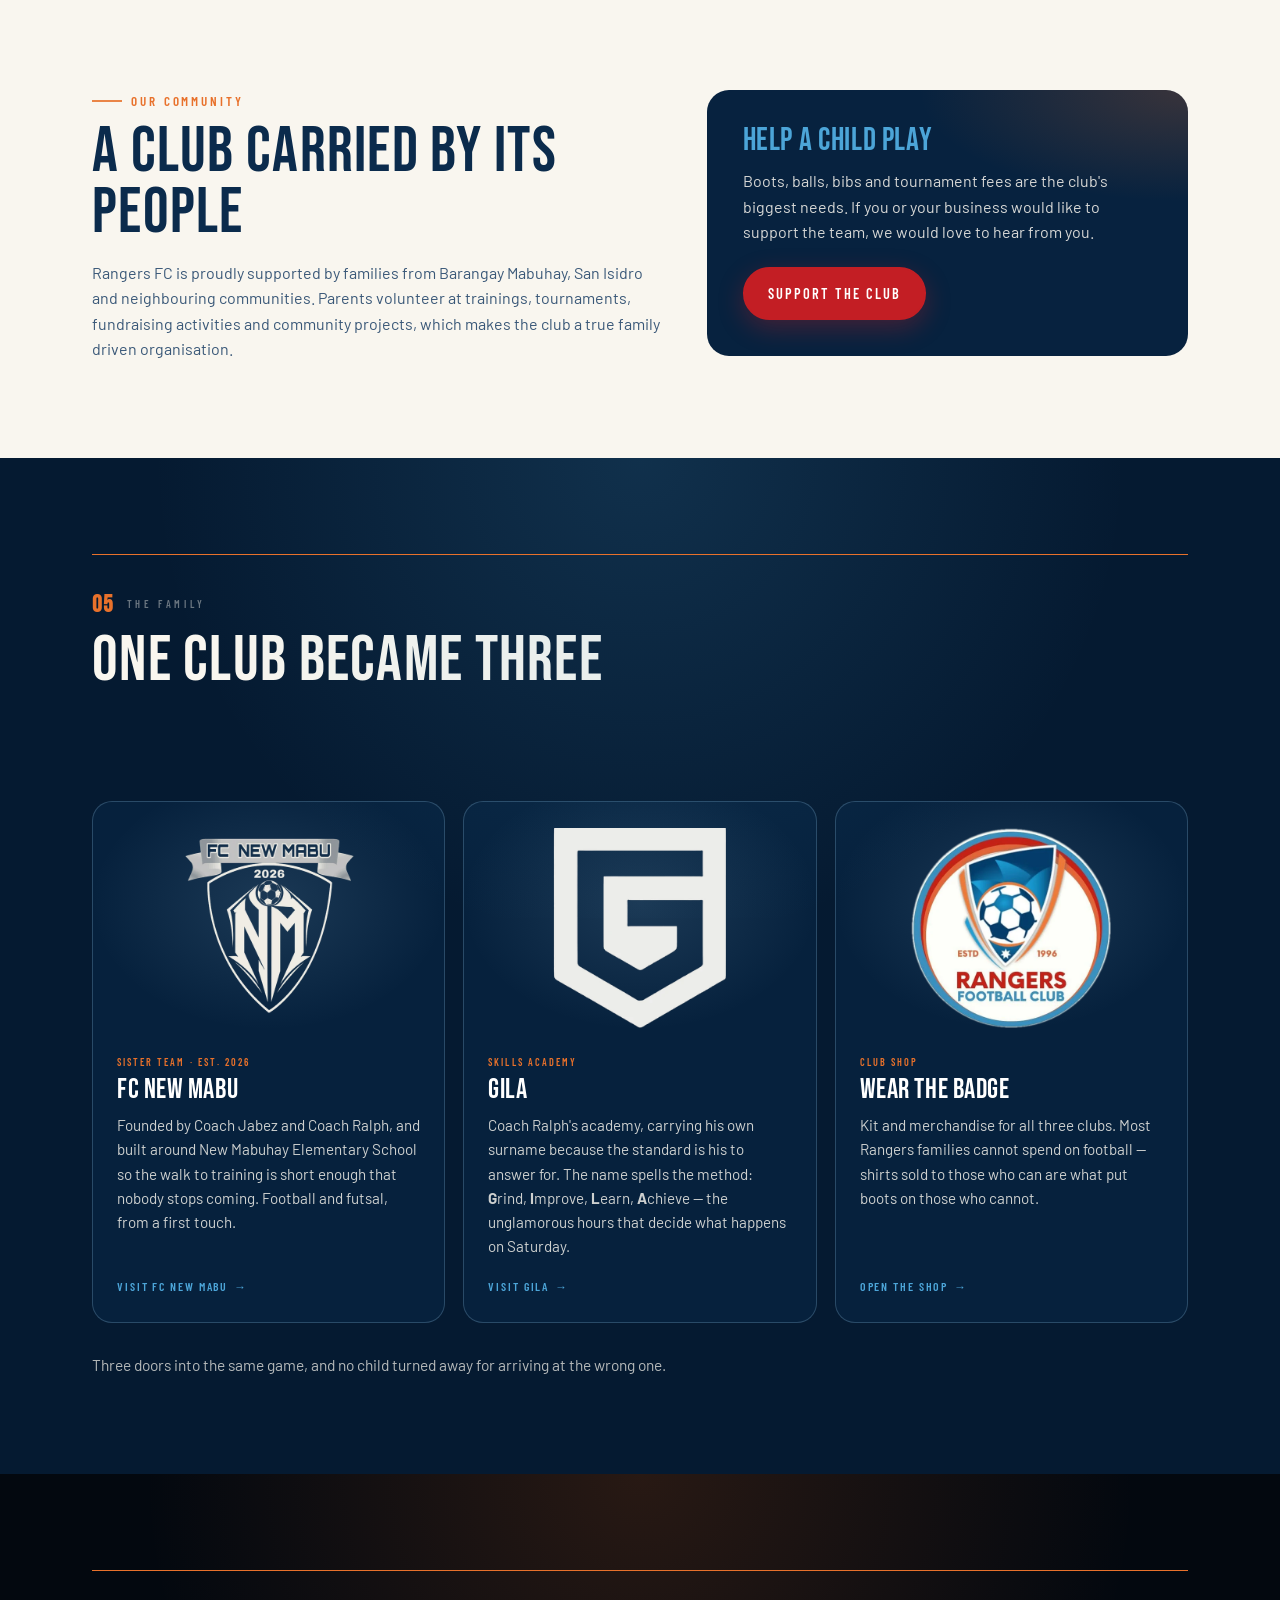
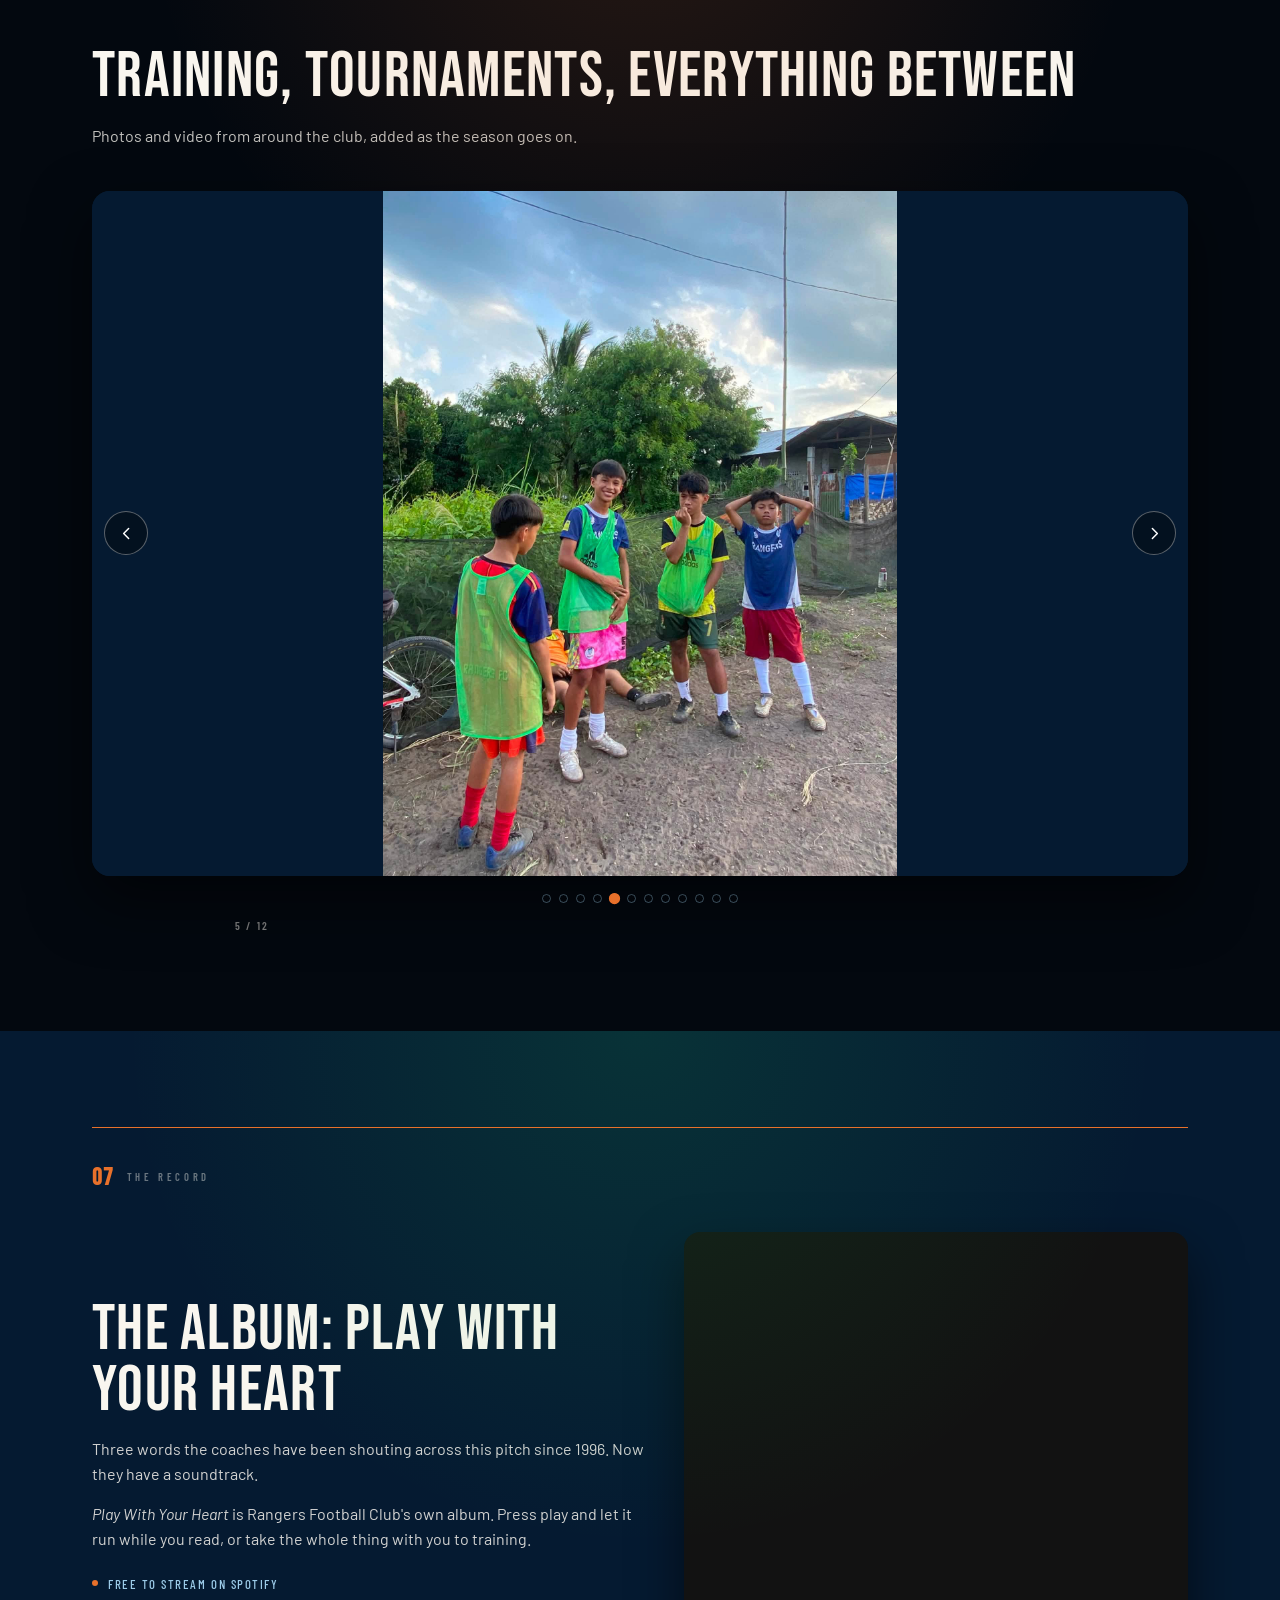
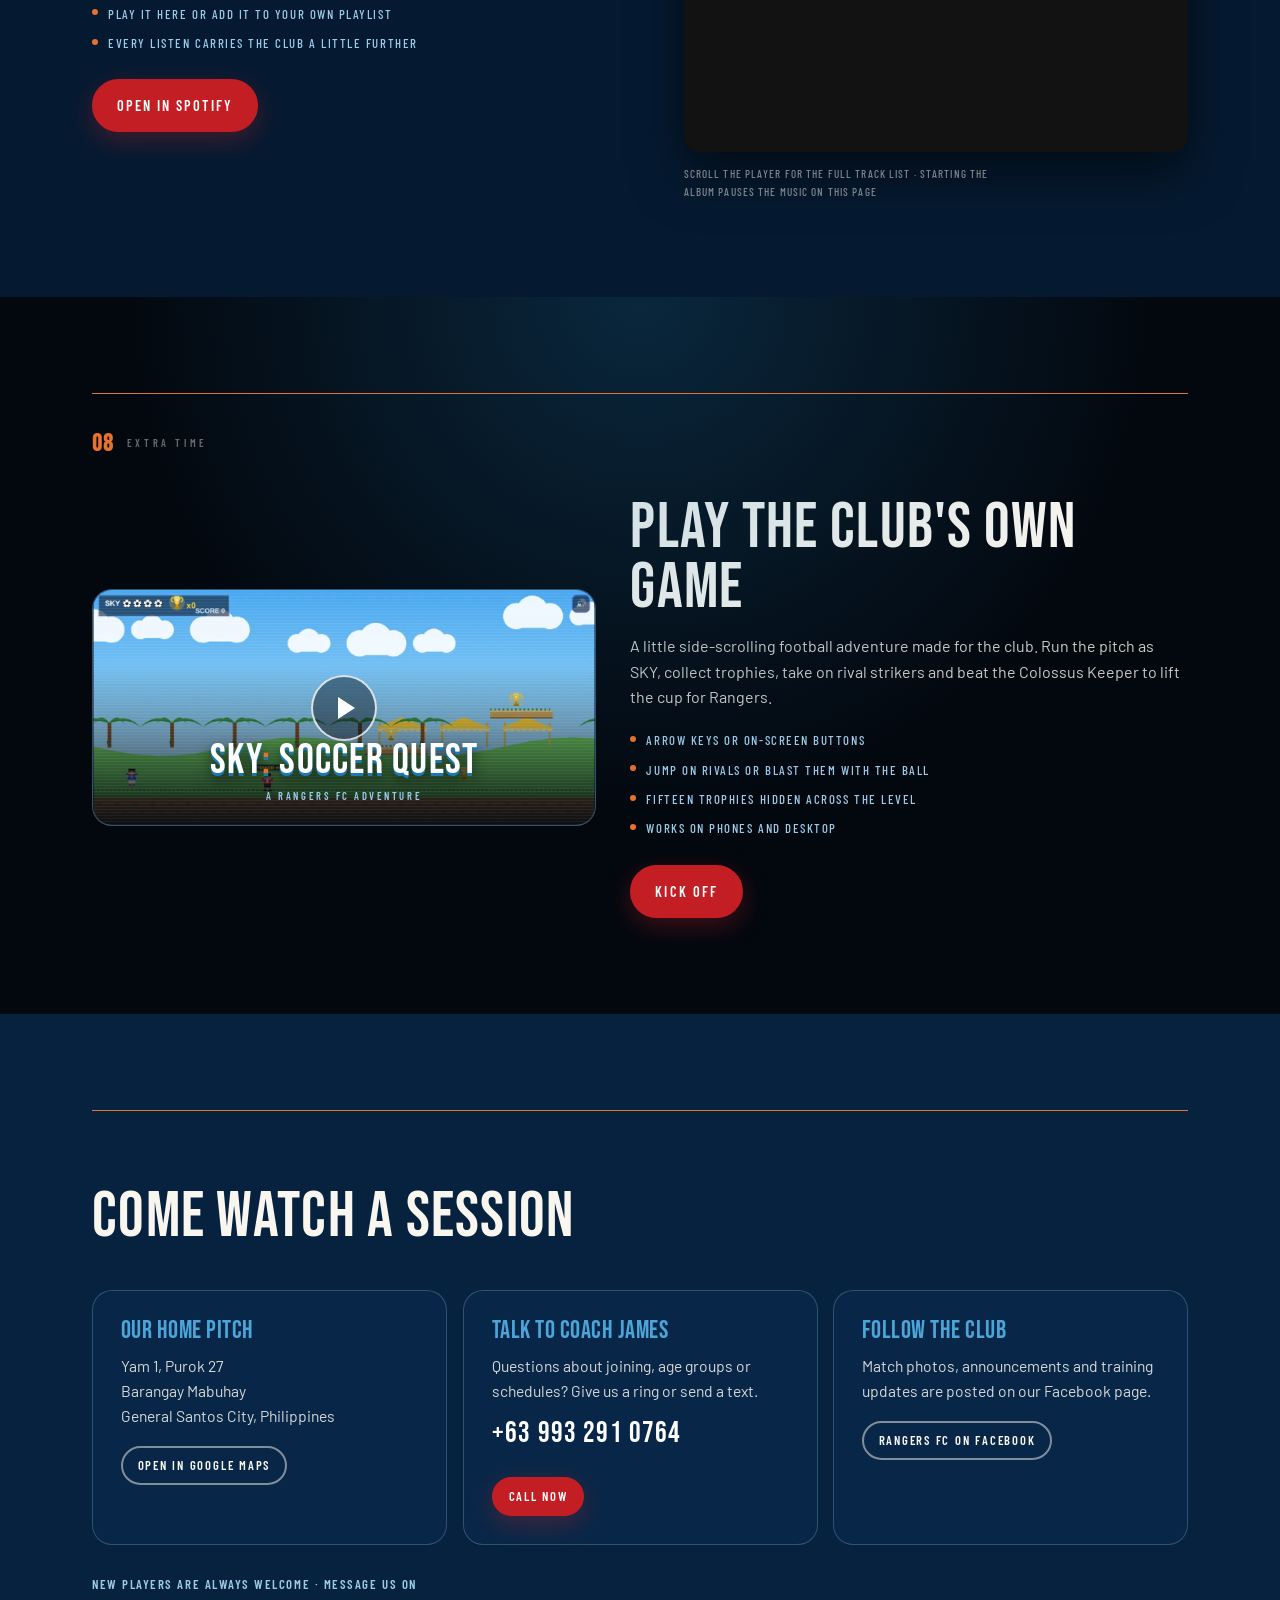
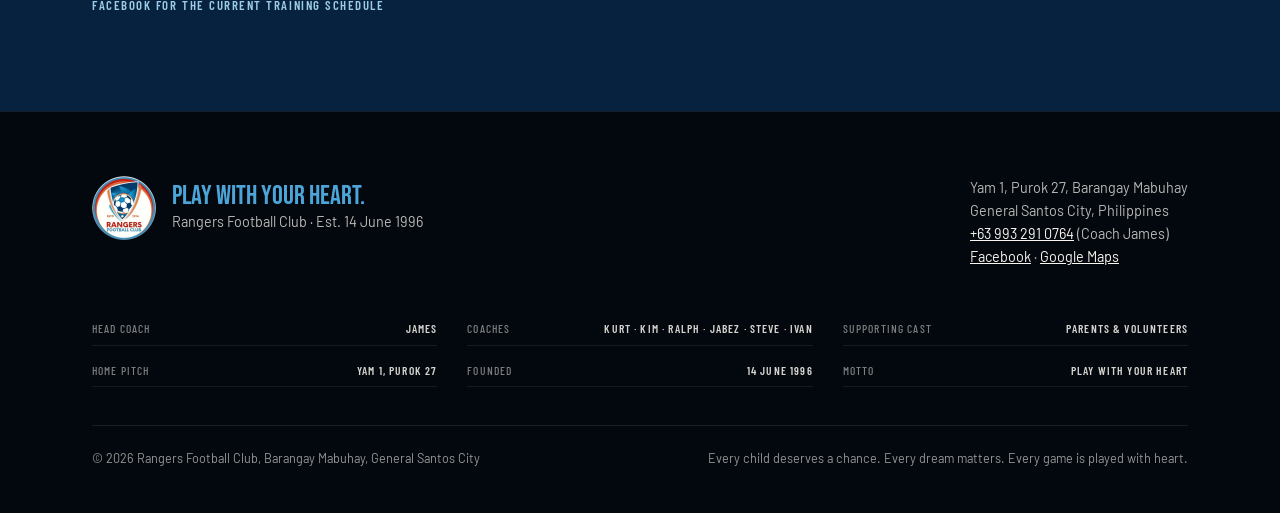
==== commit dbb42d6e: "Call it Gila Academy It is an academy, not a team, and the page was calling it a team in the title, " ====
--- a/index.html
+++ b/index.html
@@ -1063,7 +1063,7 @@
         </span>
       </a>
       <a class="fam reveal" data-d="1" href="gila/">
-        <span class="fam-badge"><img src="assets/teams/gila-mark.webp" alt="Gila Team badge" width="200" height="200" loading="lazy" /></span>
+        <span class="fam-badge"><img src="assets/teams/gila-mark.webp" alt="Gila Academy badge" width="200" height="200" loading="lazy" /></span>
         <span class="fam-body">
           <span class="fam-role">Skills academy</span>
           <h3>Gila</h3>
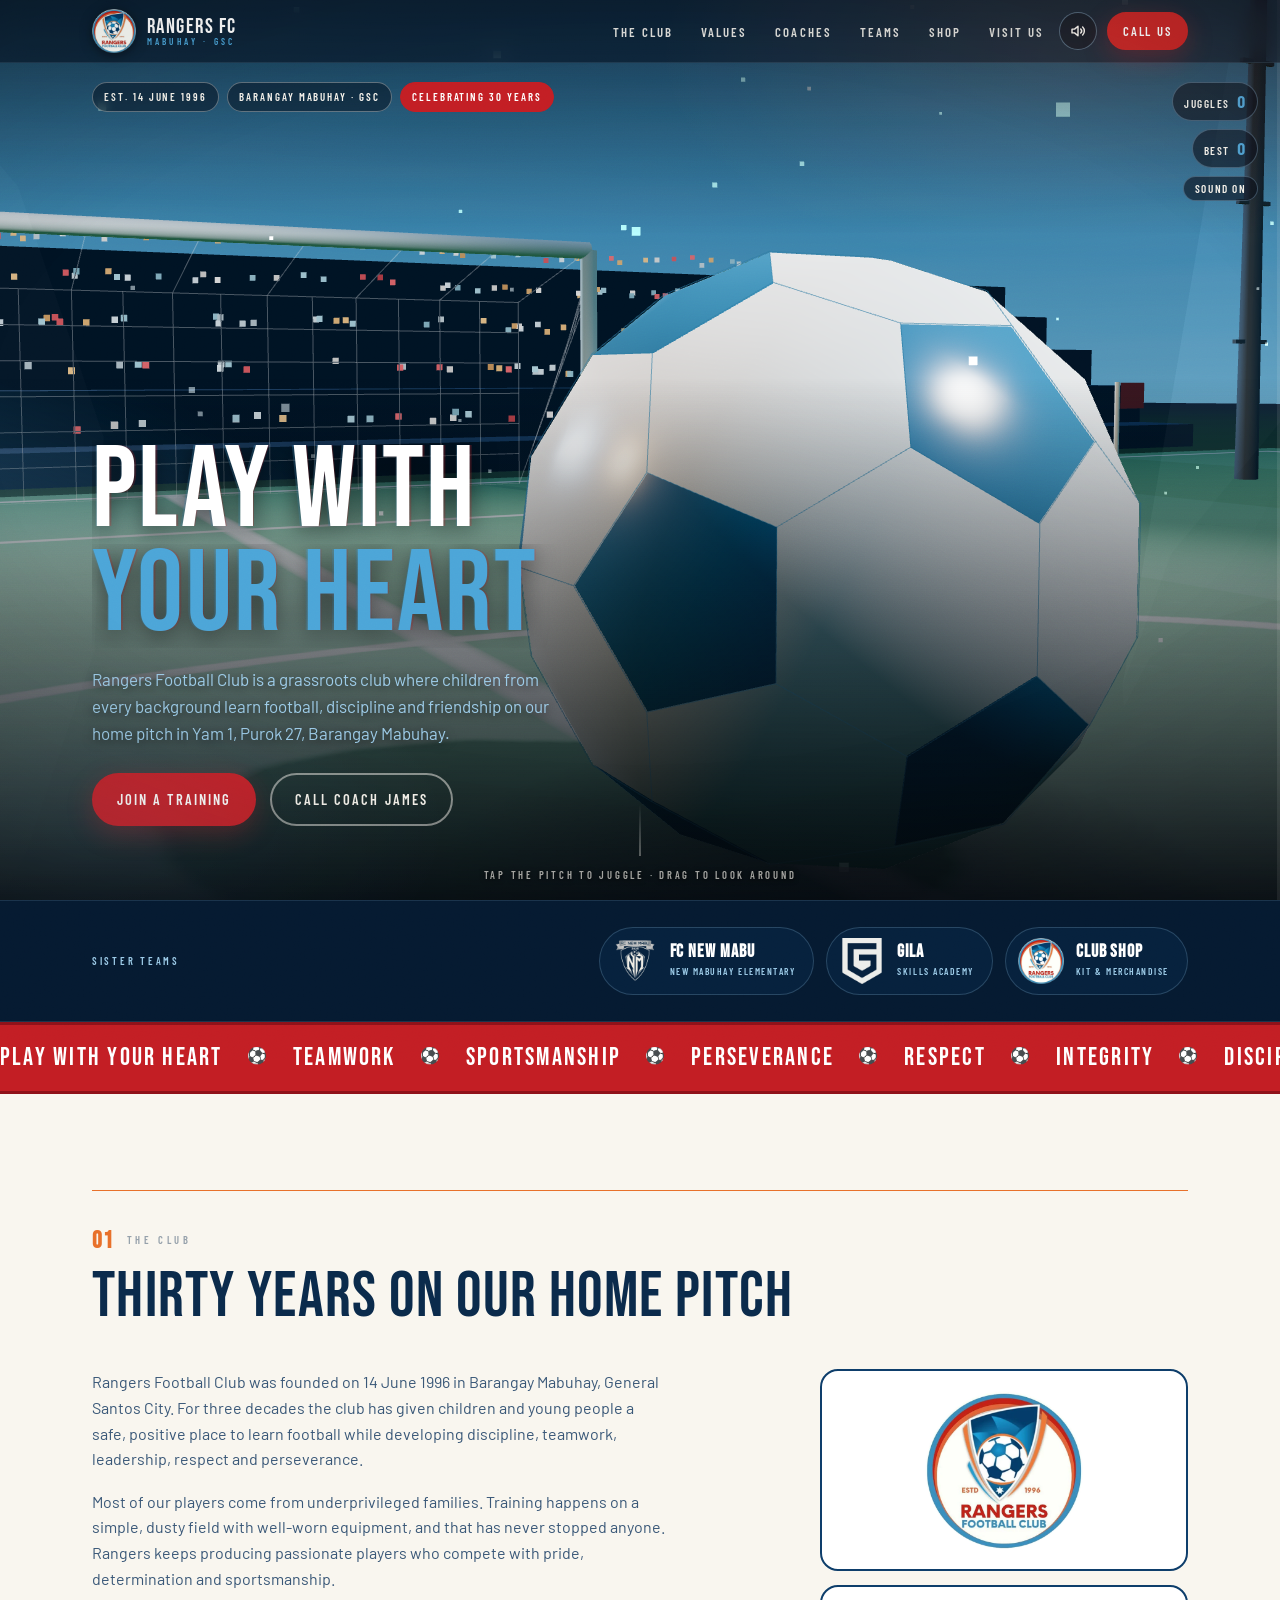
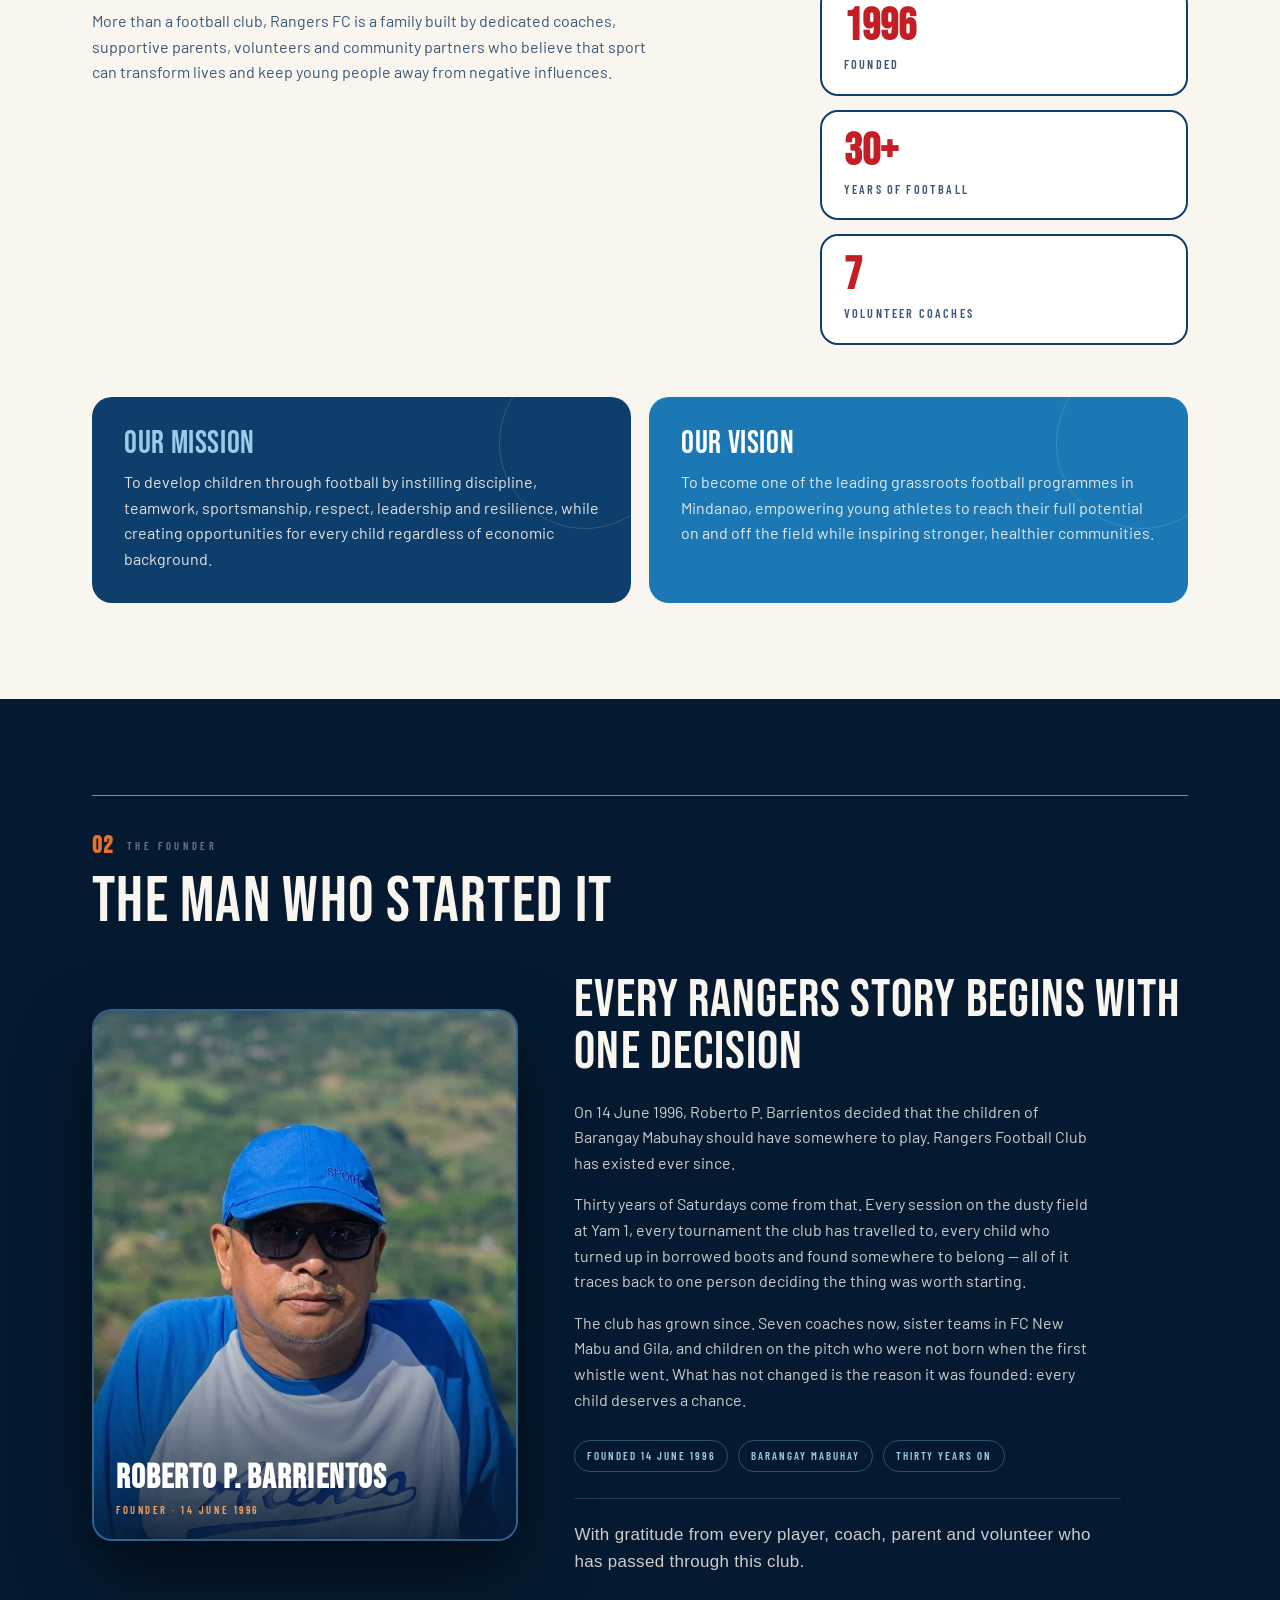
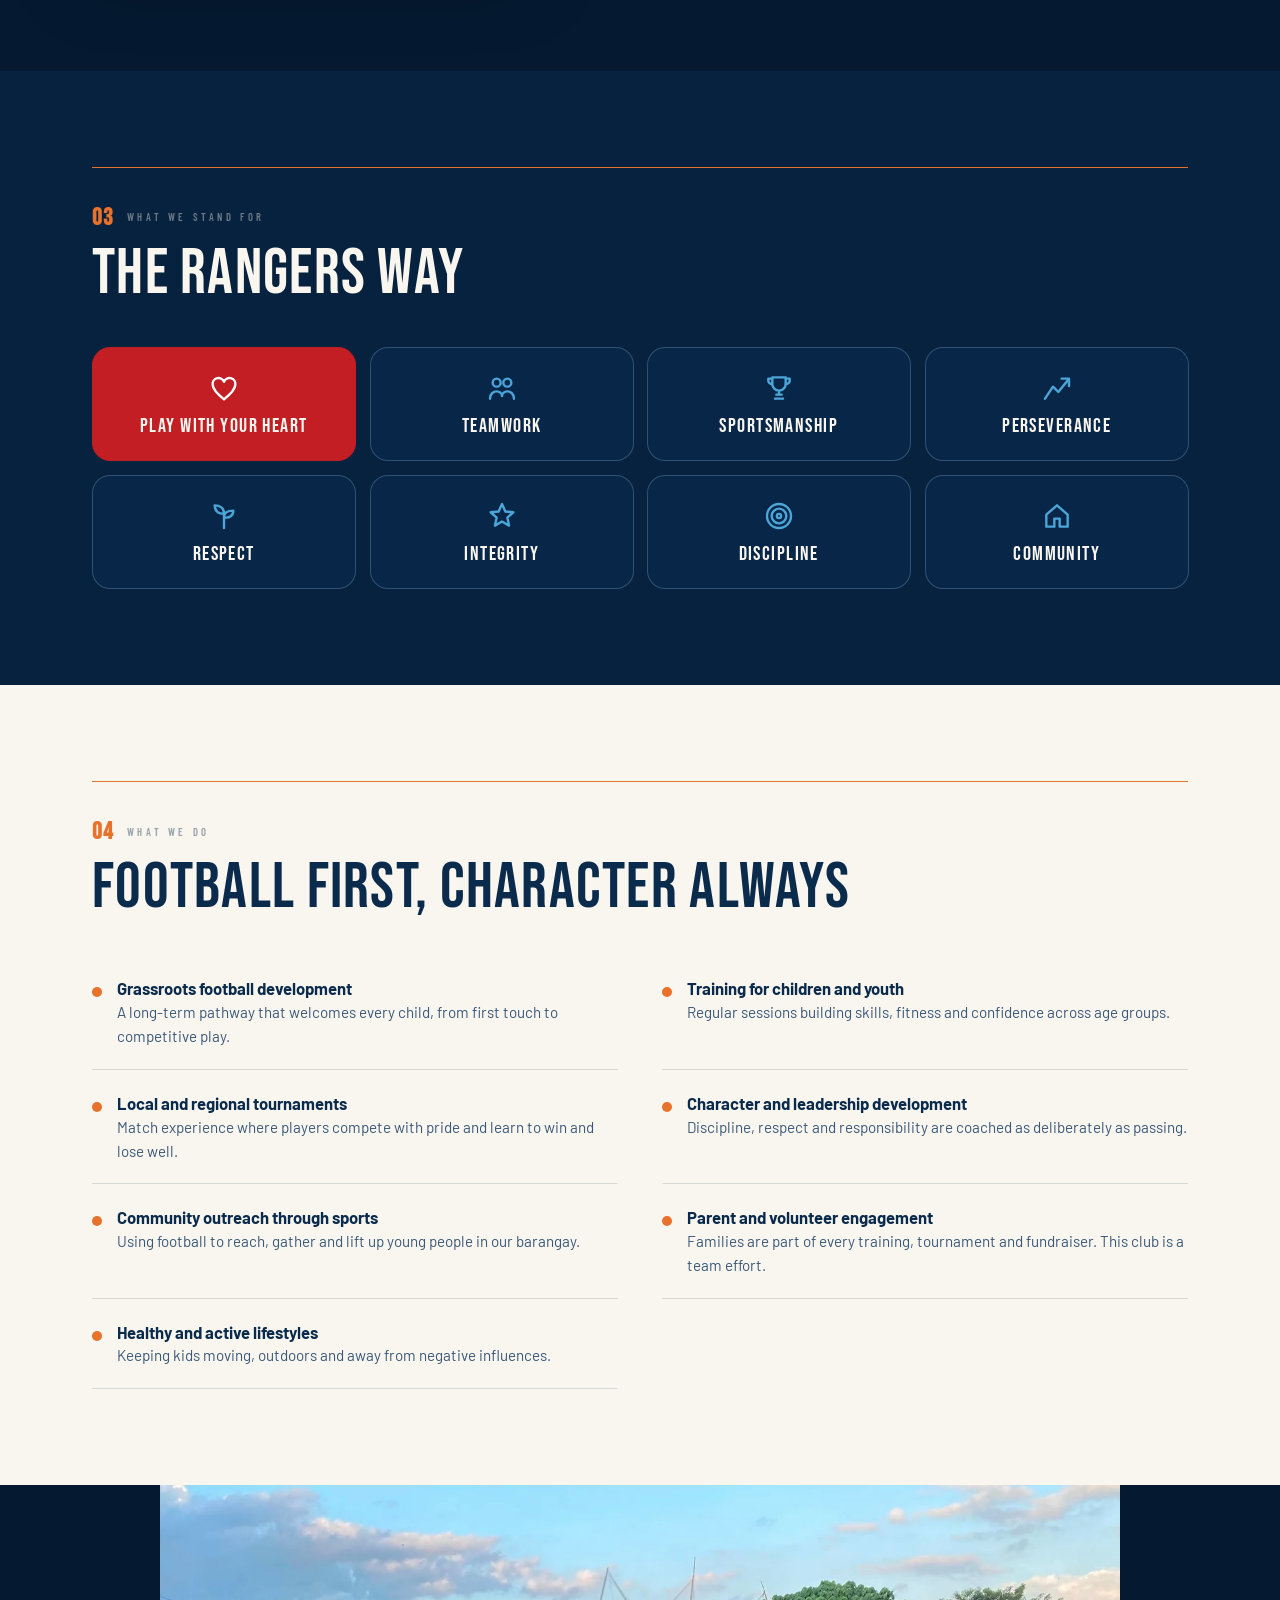
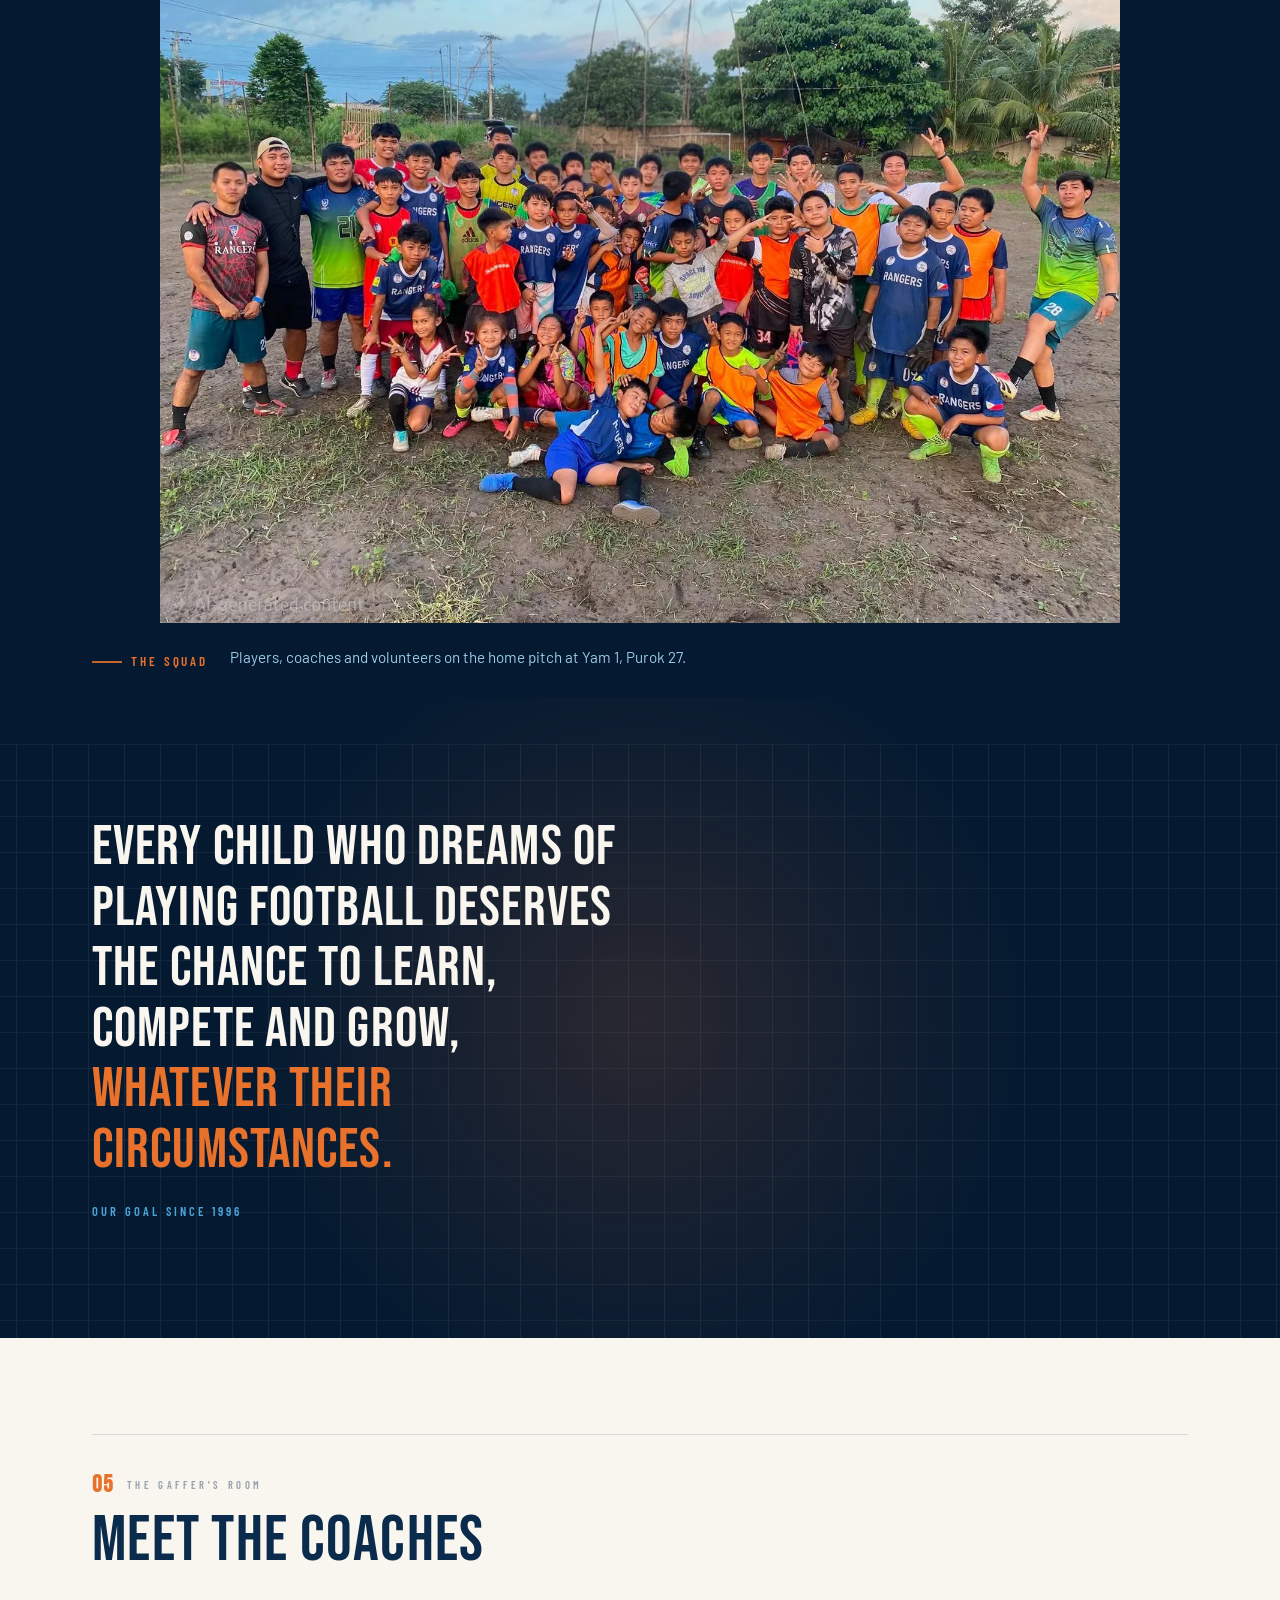
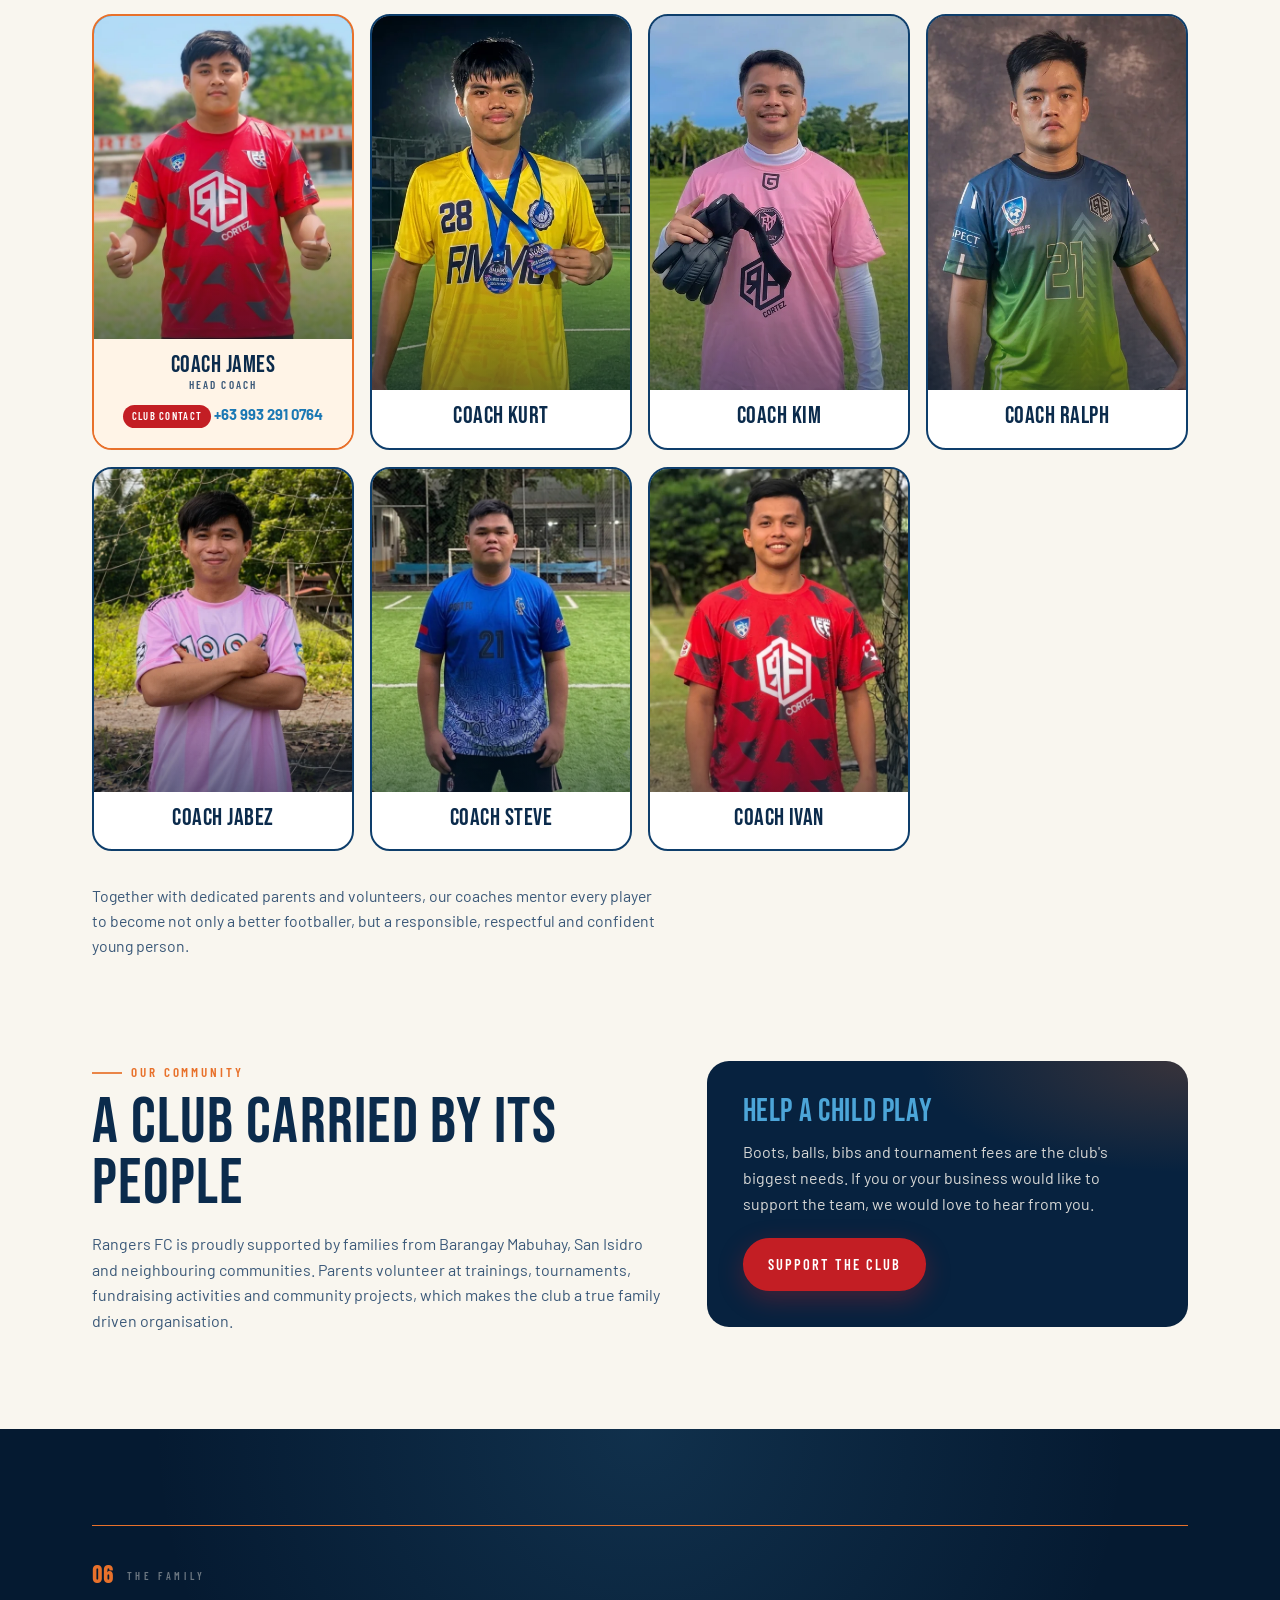
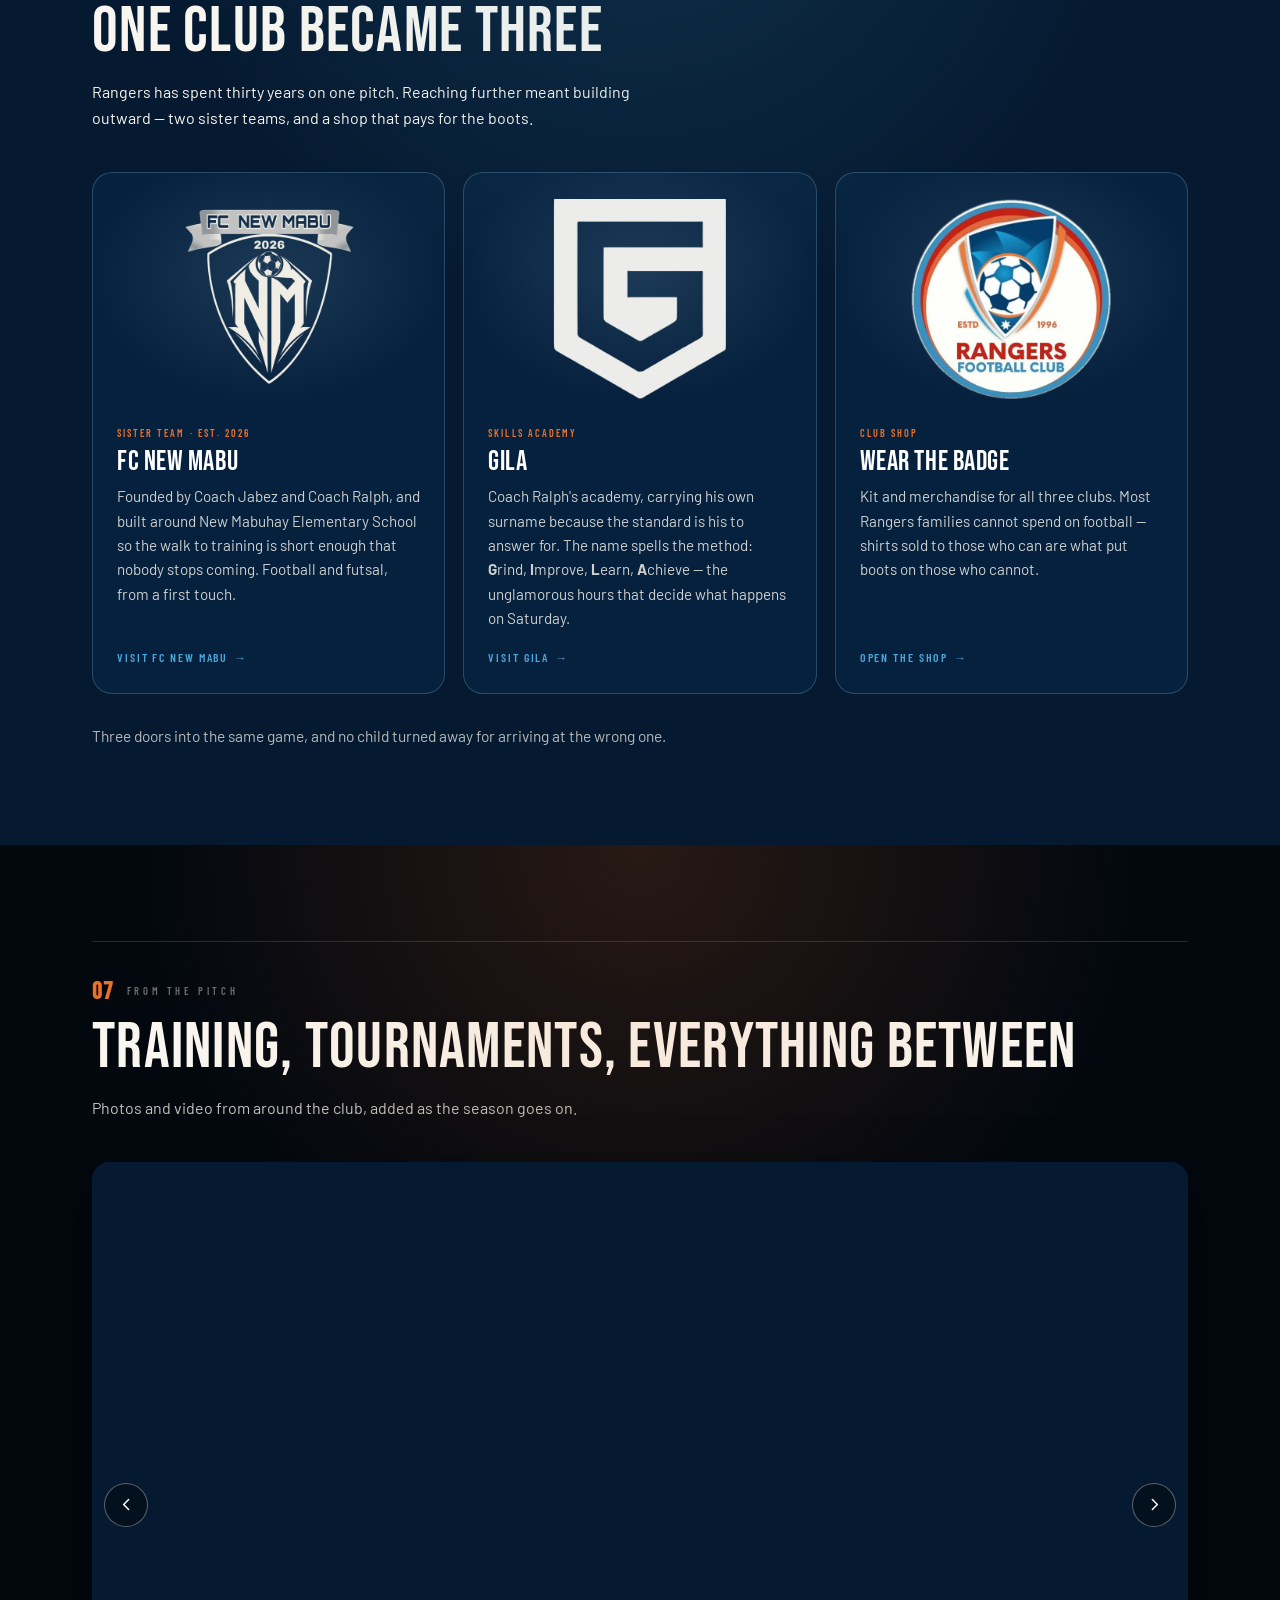
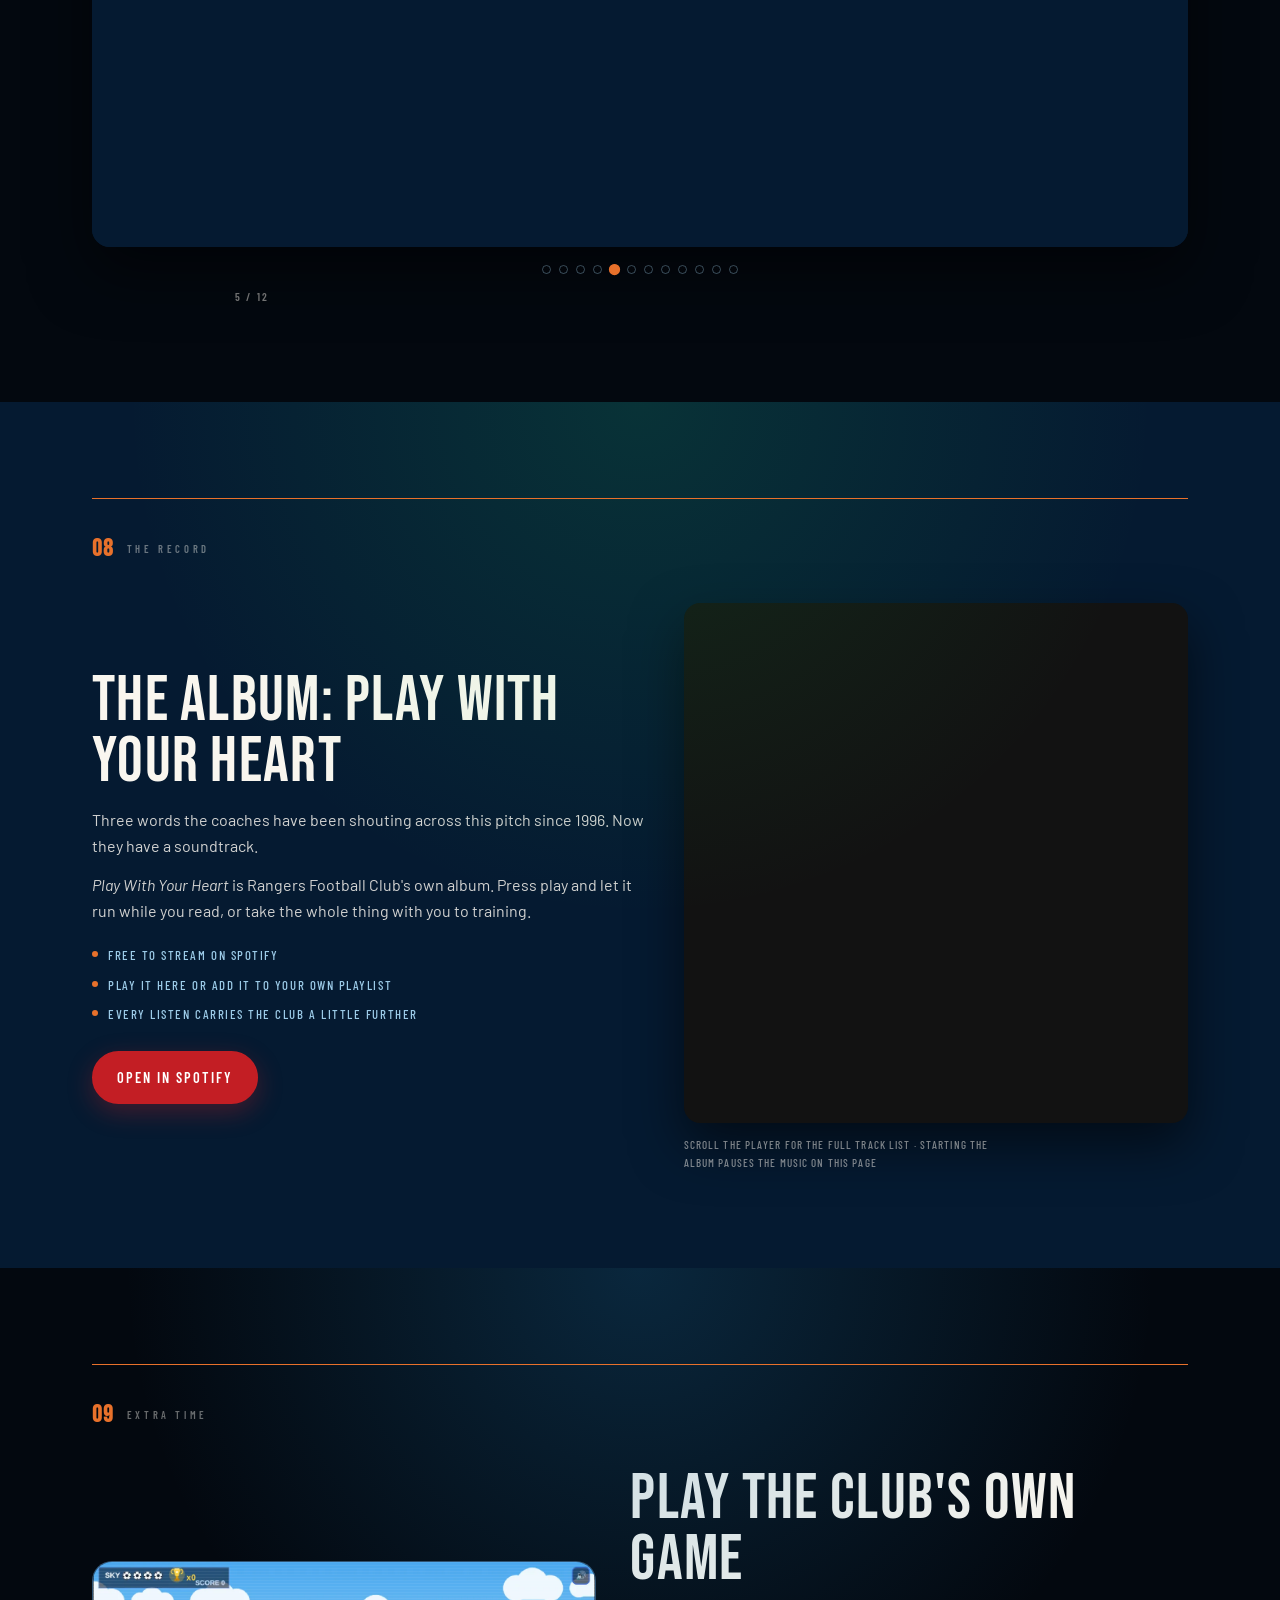
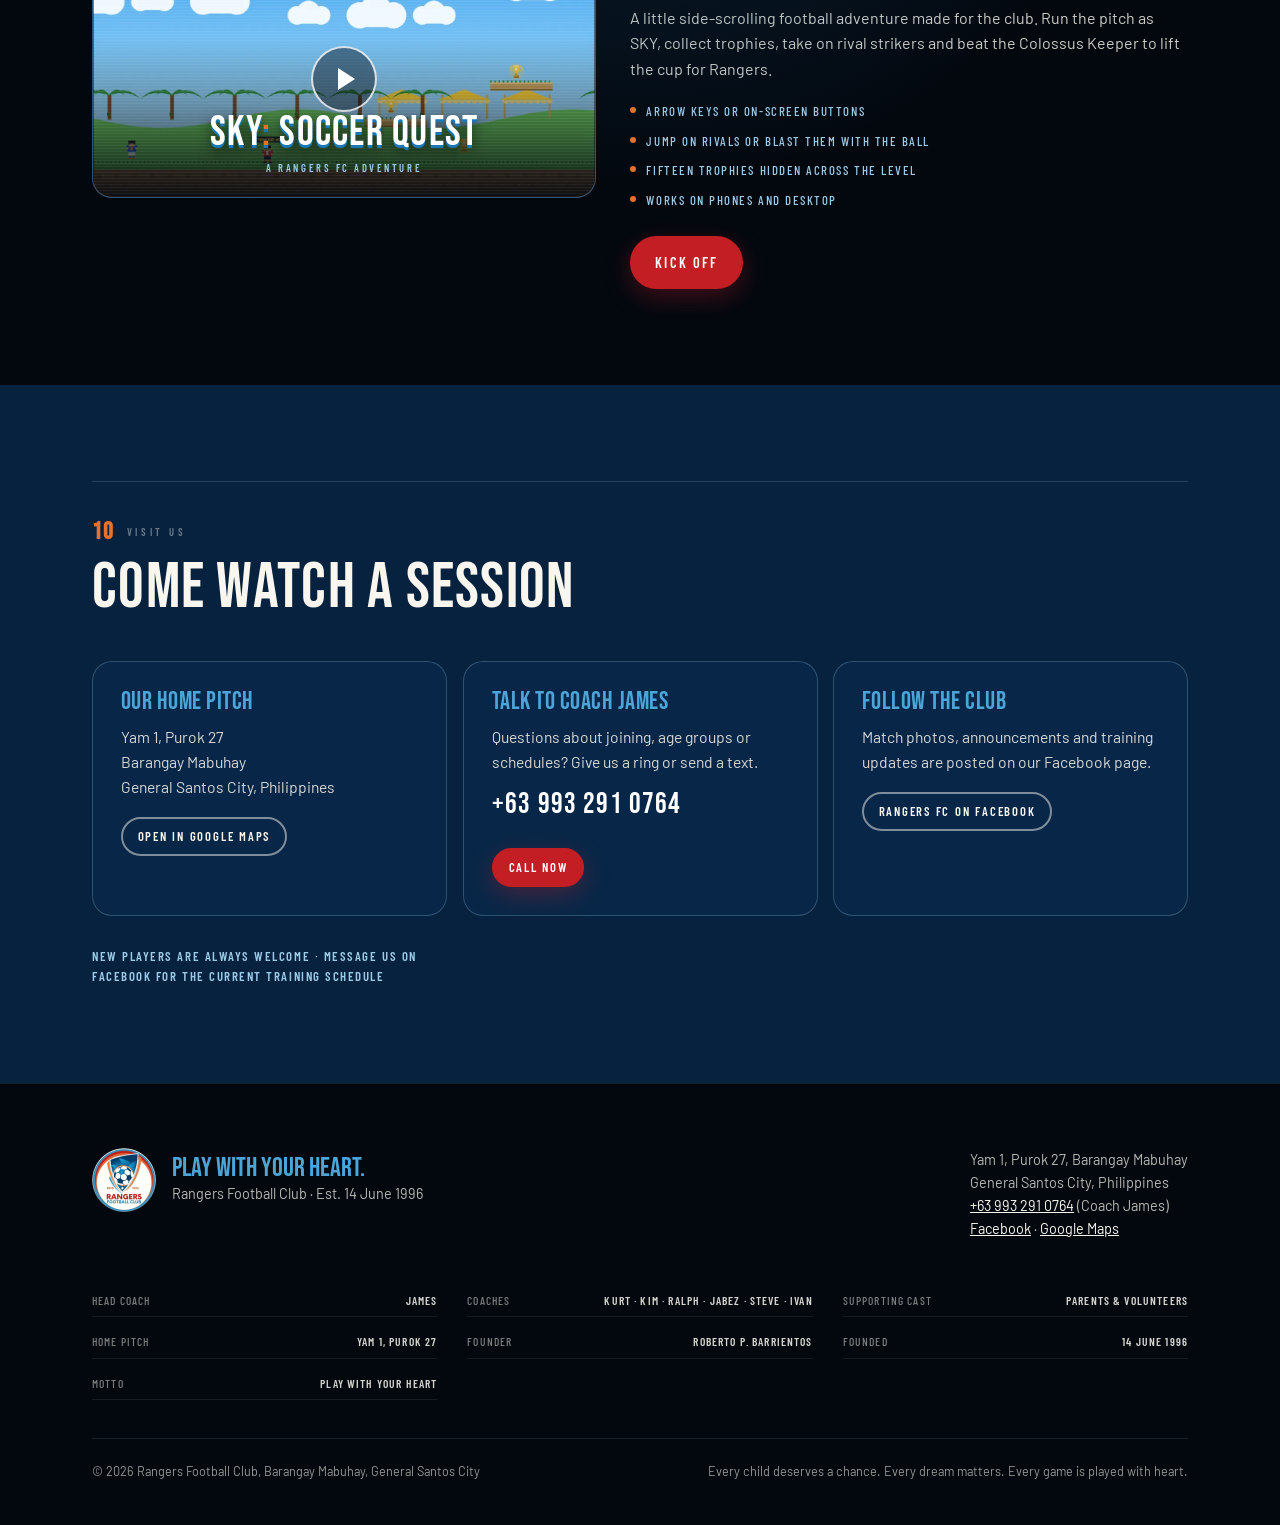
==== commit 6843ab79: "Honour the founder, and give FC New Mabu its anthem Roberto P. Barrientos started Rangers Football C" ====
--- a/index.html
+++ b/index.html
@@ -407,6 +407,29 @@
 /* direct child only — the counter inside <b> must keep the display size */
 .stat > span{font-family:var(--cond);font-weight:600;letter-spacing:.18em;text-transform:uppercase;
   font-size:.76rem;color:var(--ink-soft)}
+/* ---------- the founder ---------- */
+.founder-grid{display:grid;gap:34px;align-items:center}
+@media(min-width:900px){.founder-grid{grid-template-columns:minmax(0,.82fr) minmax(0,1.18fr);gap:56px}}
+.founder-shot{position:relative;border-radius:20px;overflow:hidden;border:2px solid rgba(156,203,232,.26);
+  background:var(--navy);box-shadow:0 30px 70px rgba(0,0,0,.55)}
+.founder-shot img{width:100%;height:auto;display:block}
+.founder-shot::after{content:"";position:absolute;inset:0;pointer-events:none;
+  background:linear-gradient(180deg,rgba(5,26,49,0) 52%,rgba(5,26,49,.9) 100%)}
+.founder-plate{position:absolute;left:0;right:0;bottom:0;z-index:2;padding:24px 22px 20px}
+.founder-plate b{display:block;font-family:var(--display);font-size:clamp(1.55rem,3.6vw,2.15rem);
+  letter-spacing:.03em;color:#fff;line-height:1}
+.founder-plate span{display:block;margin-top:7px;font-family:var(--cond);font-weight:600;
+  letter-spacing:.24em;text-transform:uppercase;font-size:.66rem;color:var(--orange-soft)}
+.founder-copy h3{font-family:var(--display);font-size:clamp(2.1rem,5.2vw,3.3rem);line-height:.98;
+  color:var(--cream);margin-bottom:20px}
+.founder-copy p{color:rgba(249,246,239,.82);max-width:58ch}
+.founder-copy p+p{margin-top:16px}
+.founder-chips{display:flex;flex-wrap:wrap;gap:10px;margin-top:28px}
+.founder-chips span{font-family:var(--cond);font-weight:600;letter-spacing:.18em;text-transform:uppercase;
+  font-size:.68rem;padding:.55em 1.1em;border-radius:999px;border:1px solid rgba(156,203,232,.3);
+  color:var(--sky-soft)}
+.founder-note{margin-top:26px;padding-top:22px;border-top:1px solid rgba(156,203,232,.18);
+  font-family:var(--cond);font-size:1.06rem;letter-spacing:.02em;color:var(--sky-soft)}
 .mv-grid{display:grid;gap:18px;margin-top:52px}
 @media(min-width:720px){.mv-grid{grid-template-columns:1fr 1fr}}
 .mv-card{border-radius:20px;padding:32px;background:var(--navy);color:var(--cream);position:relative;overflow:hidden}
@@ -886,12 +909,45 @@
   </div>
 </section>
 
+<!-- ============ THE FOUNDER ============ -->
+<section id="founder" style="background:var(--navy-ink)">
+  <div class="wrap">
+    <div class="rulewrap"><i></i></div>
+    <div class="section-head">
+      <div class="slate reveal"><b>02</b> The Founder</div>
+      <h2 class="rt">The man who started it</h2>
+    </div>
+    <div class="founder-grid">
+      <figure class="founder-shot reveal" data-tilt>
+        <img src="assets/founder.webp" alt="Roberto P. Barrientos, founder of Rangers Football Club"
+             width="720" height="900" loading="lazy" />
+        <figcaption class="founder-plate">
+          <b>Roberto P. Barrientos</b>
+          <span>Founder &middot; 14 June 1996</span>
+        </figcaption>
+      </figure>
+      <div class="founder-copy reveal" data-d="1">
+        <h3>Every Rangers story begins with one decision</h3>
+        <p>On 14 June 1996, Roberto P. Barrientos decided that the children of Barangay Mabuhay should have somewhere to play. Rangers Football Club has existed ever since.</p>
+        <p>Thirty years of Saturdays come from that. Every session on the dusty field at Yam 1, every tournament the club has travelled to, every child who turned up in borrowed boots and found somewhere to belong &mdash; all of it traces back to one person deciding the thing was worth starting.</p>
+        <p>The club has grown since. Seven coaches now, sister teams in FC New Mabu and Gila, and children on the pitch who were not born when the first whistle went. What has not changed is the reason it was founded: every child deserves a chance.</p>
+        <div class="founder-chips">
+          <span>Founded 14 June 1996</span>
+          <span>Barangay Mabuhay</span>
+          <span>Thirty years on</span>
+        </div>
+        <p class="founder-note">With gratitude from every player, coach, parent and volunteer who has passed through this club.</p>
+      </div>
+    </div>
+  </div>
+</section>
+
 <!-- ============ VALUES ============ -->
 <section class="on-dark-nvy" id="values">
   <div class="wrap">
     <div class="rulewrap"><i></i></div>
     <div class="section-head">
-      <div class="slate reveal"><b>02</b> What We Stand For</div>
+      <div class="slate reveal"><b>03</b> What We Stand For</div>
       <h2 class="rt">The Rangers way</h2>
     </div>
     <div class="values-grid">
@@ -936,7 +992,7 @@
   <div class="wrap">
     <div class="rulewrap"><i></i></div>
     <div class="section-head">
-      <div class="slate reveal"><b>03</b> What We Do</div>
+      <div class="slate reveal"><b>04</b> What We Do</div>
       <h2 class="rt">Football first, character always</h2>
     </div>
     <div class="prog-grid">
@@ -982,7 +1038,7 @@
   <div class="wrap">
     <div class="rulewrap"><i></i></div>
     <div class="section-head">
-      <div class="slate reveal"><b>04</b> The Gaffer's Room</div>
+      <div class="slate reveal"><b>05</b> The Gaffer's Room</div>
       <h2 class="rt">Meet the coaches</h2>
     </div>
     <div class="coach-grid">
@@ -1048,7 +1104,7 @@
   <div class="wrap">
     <div class="rulewrap"><i></i></div>
     <div class="section-head">
-      <div class="slate reveal"><b>05</b> The Family</div>
+      <div class="slate reveal"><b>06</b> The Family</div>
       <h2 class="rt">One club became three</h2>
       <p class="reveal" data-d="1">Rangers has spent thirty years on one pitch. Reaching further meant building outward — two sister teams, and a shop that pays for the boots.</p>
     </div>
@@ -1092,7 +1148,7 @@
   <div class="wrap">
     <div class="rulewrap"><i></i></div>
     <div class="section-head">
-      <div class="slate reveal"><b>06</b> From the Pitch</div>
+      <div class="slate reveal"><b>07</b> From the Pitch</div>
       <h2 class="rt">Training, tournaments, everything between</h2>
       <p class="gal-lede reveal" data-d="1">Photos and video from around the club, added as the season goes on.</p>
     </div>
@@ -1117,7 +1173,7 @@
   <div class="wrap">
     <div class="rulewrap"><i></i></div>
     <div class="section-head">
-      <div class="slate reveal"><b>07</b> The Record</div>
+      <div class="slate reveal"><b>08</b> The Record</div>
     </div>
     <div class="album-grid">
       <div class="album-copy reveal">
@@ -1151,7 +1207,7 @@
   <div class="wrap">
     <div class="rulewrap"><i></i></div>
     <div class="section-head">
-      <div class="slate reveal"><b>08</b> Extra Time</div>
+      <div class="slate reveal"><b>09</b> Extra Time</div>
     </div>
     <div class="game-grid">
       <a class="poster reveal" href="game/" aria-label="Play SKY: Soccer Quest">
@@ -1183,7 +1239,7 @@
   <div class="wrap">
     <div class="rulewrap"><i></i></div>
     <div class="section-head">
-      <div class="slate reveal"><b>09</b> Visit Us</div>
+      <div class="slate reveal"><b>10</b> Visit Us</div>
       <h2 class="rt">Come watch a session</h2>
     </div>
     <div class="visit-grid">
@@ -1234,6 +1290,7 @@
       <div><span>Coaches</span><b>Kurt · Kim · Ralph · Jabez · Steve · Ivan</b></div>
       <div><span>Supporting Cast</span><b>Parents &amp; Volunteers</b></div>
       <div><span>Home Pitch</span><b>Yam 1, Purok 27</b></div>
+      <div><span>Founder</span><b>Roberto P. Barrientos</b></div>
       <div><span>Founded</span><b>14 June 1996</b></div>
       <div><span>Motto</span><b>Play With Your Heart</b></div>
     </div>
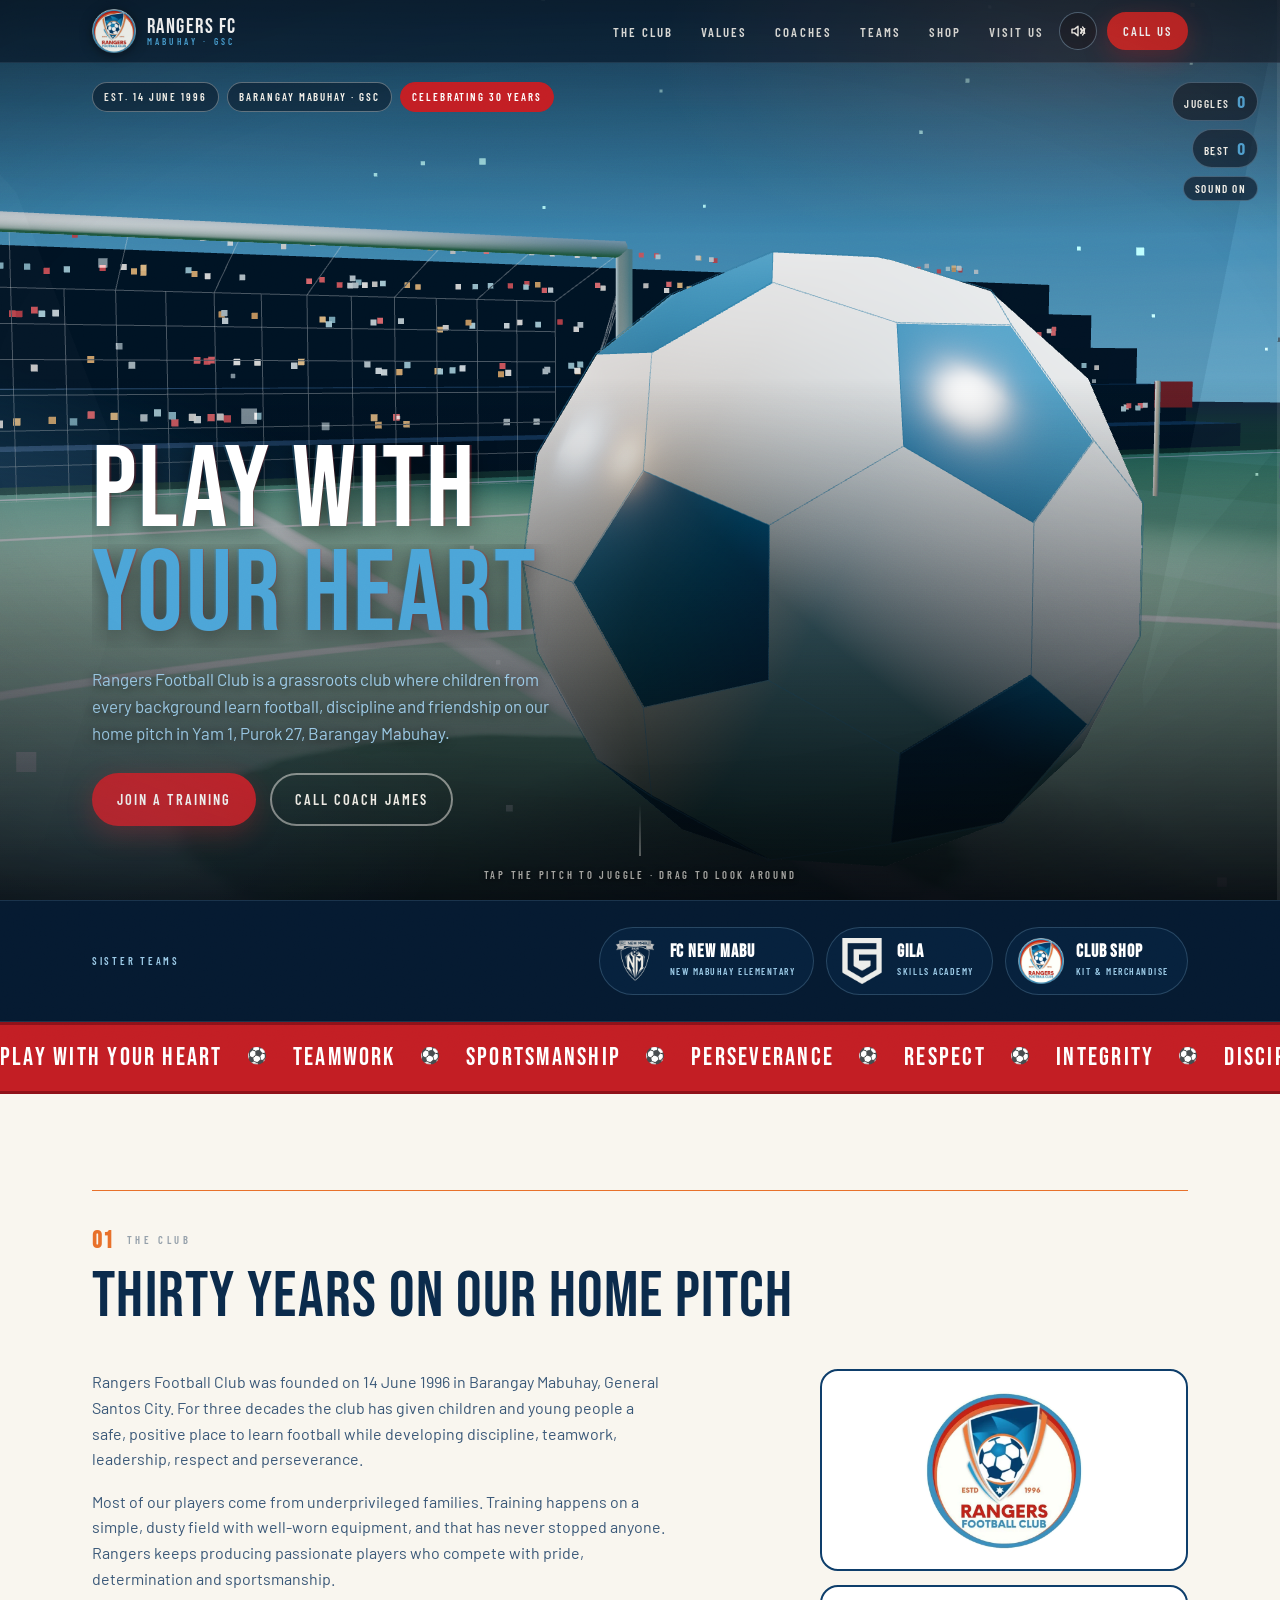
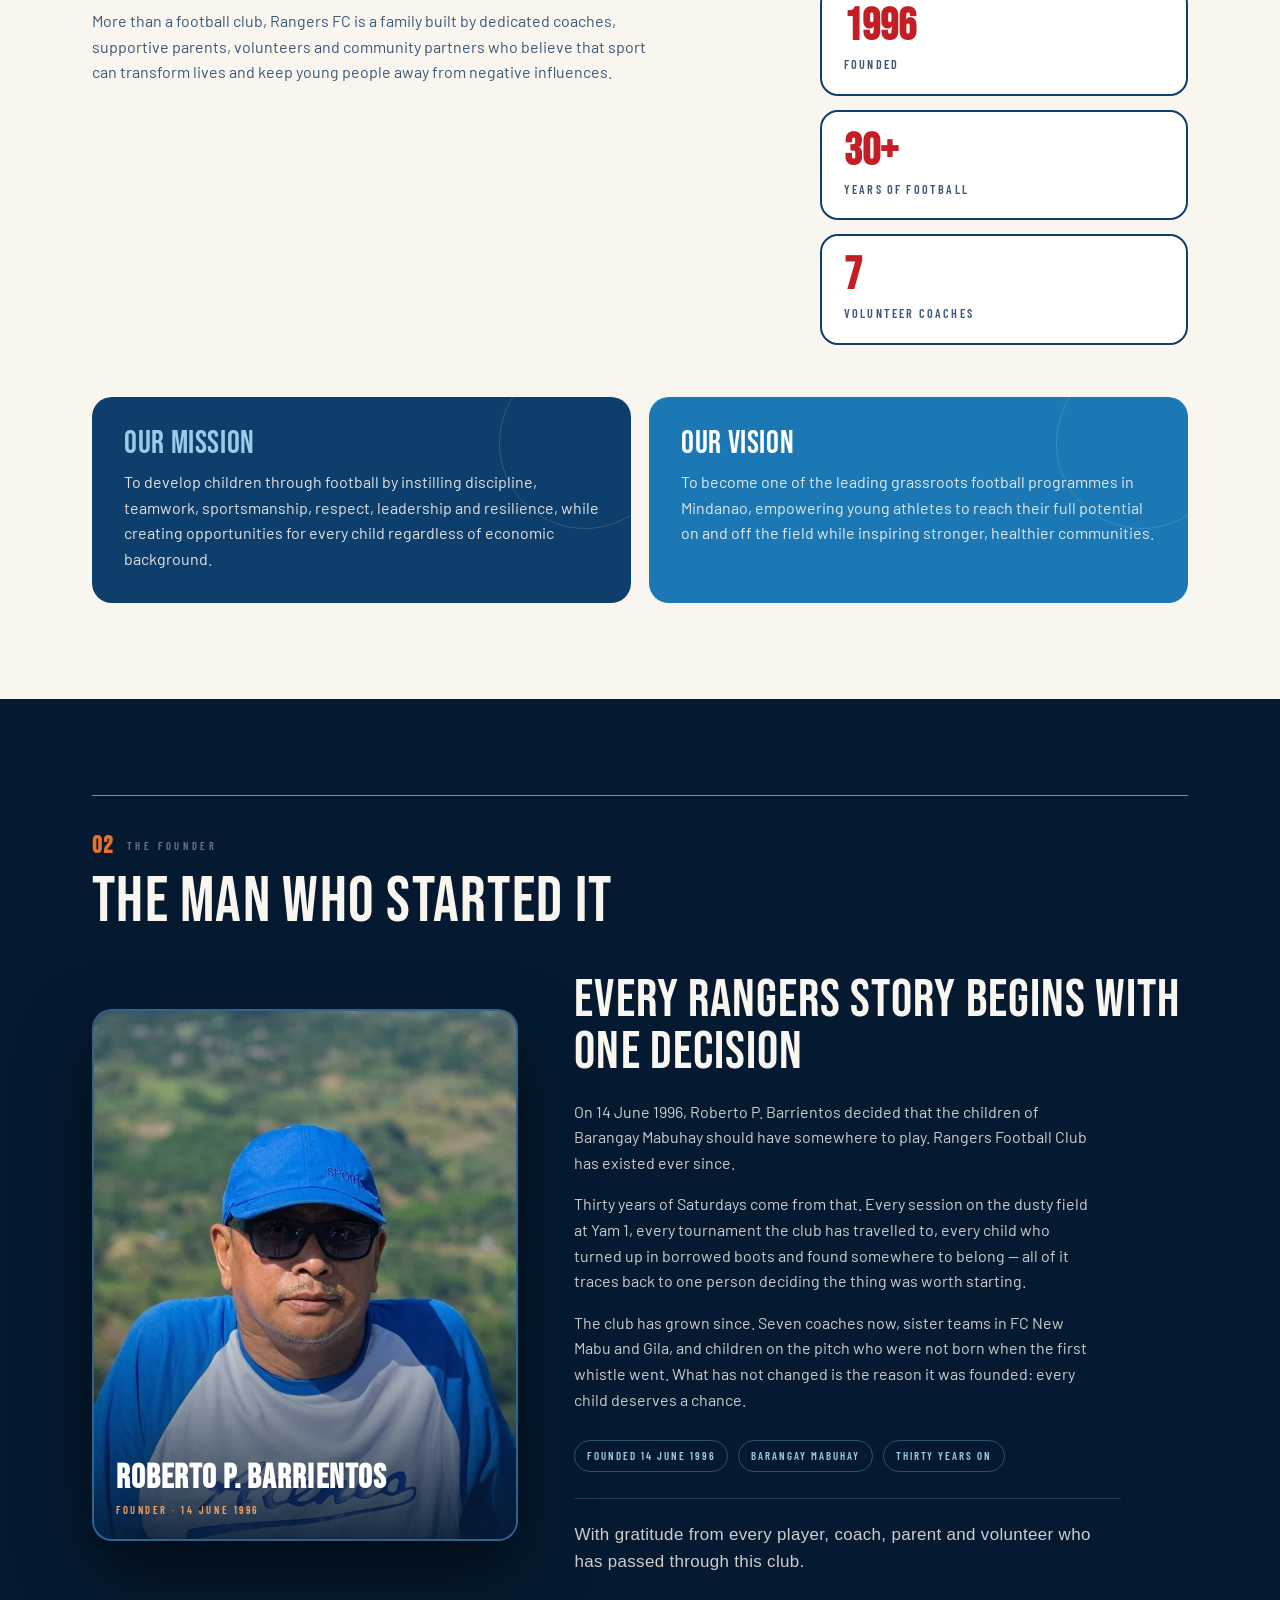
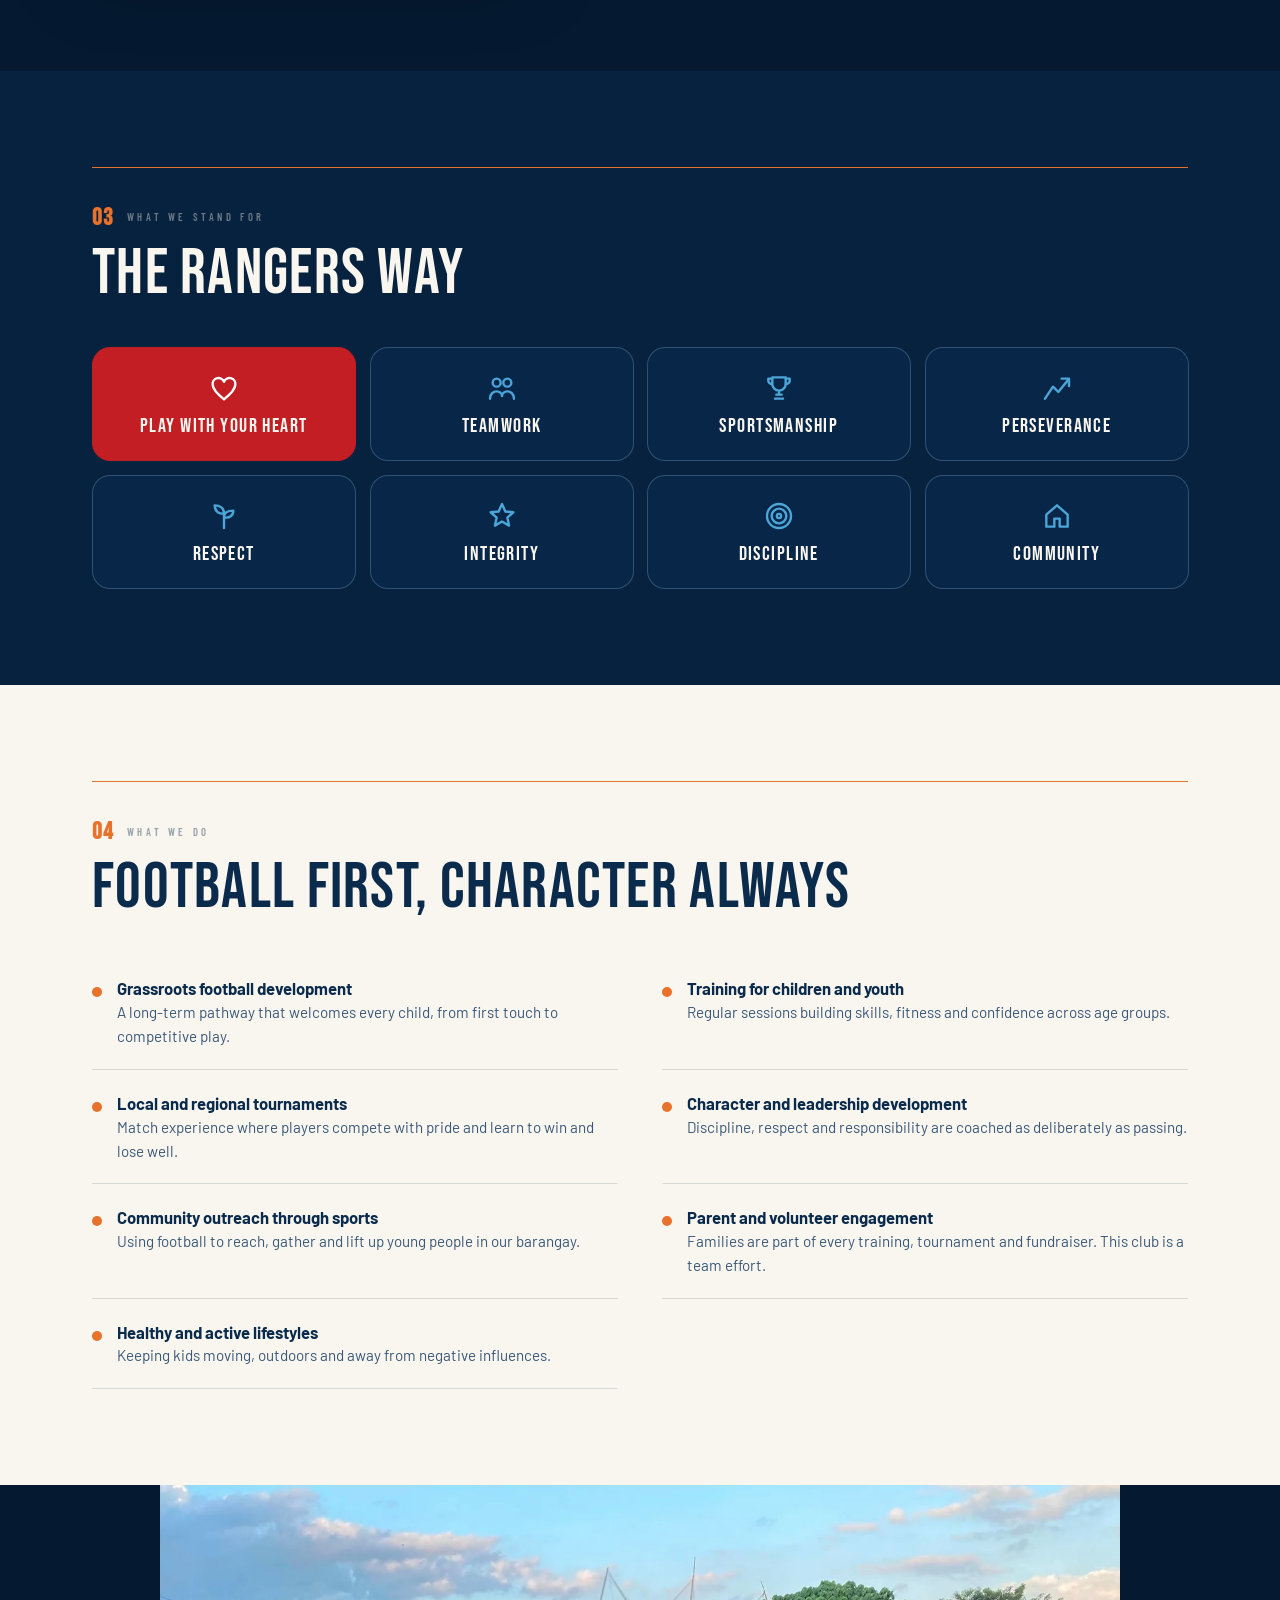
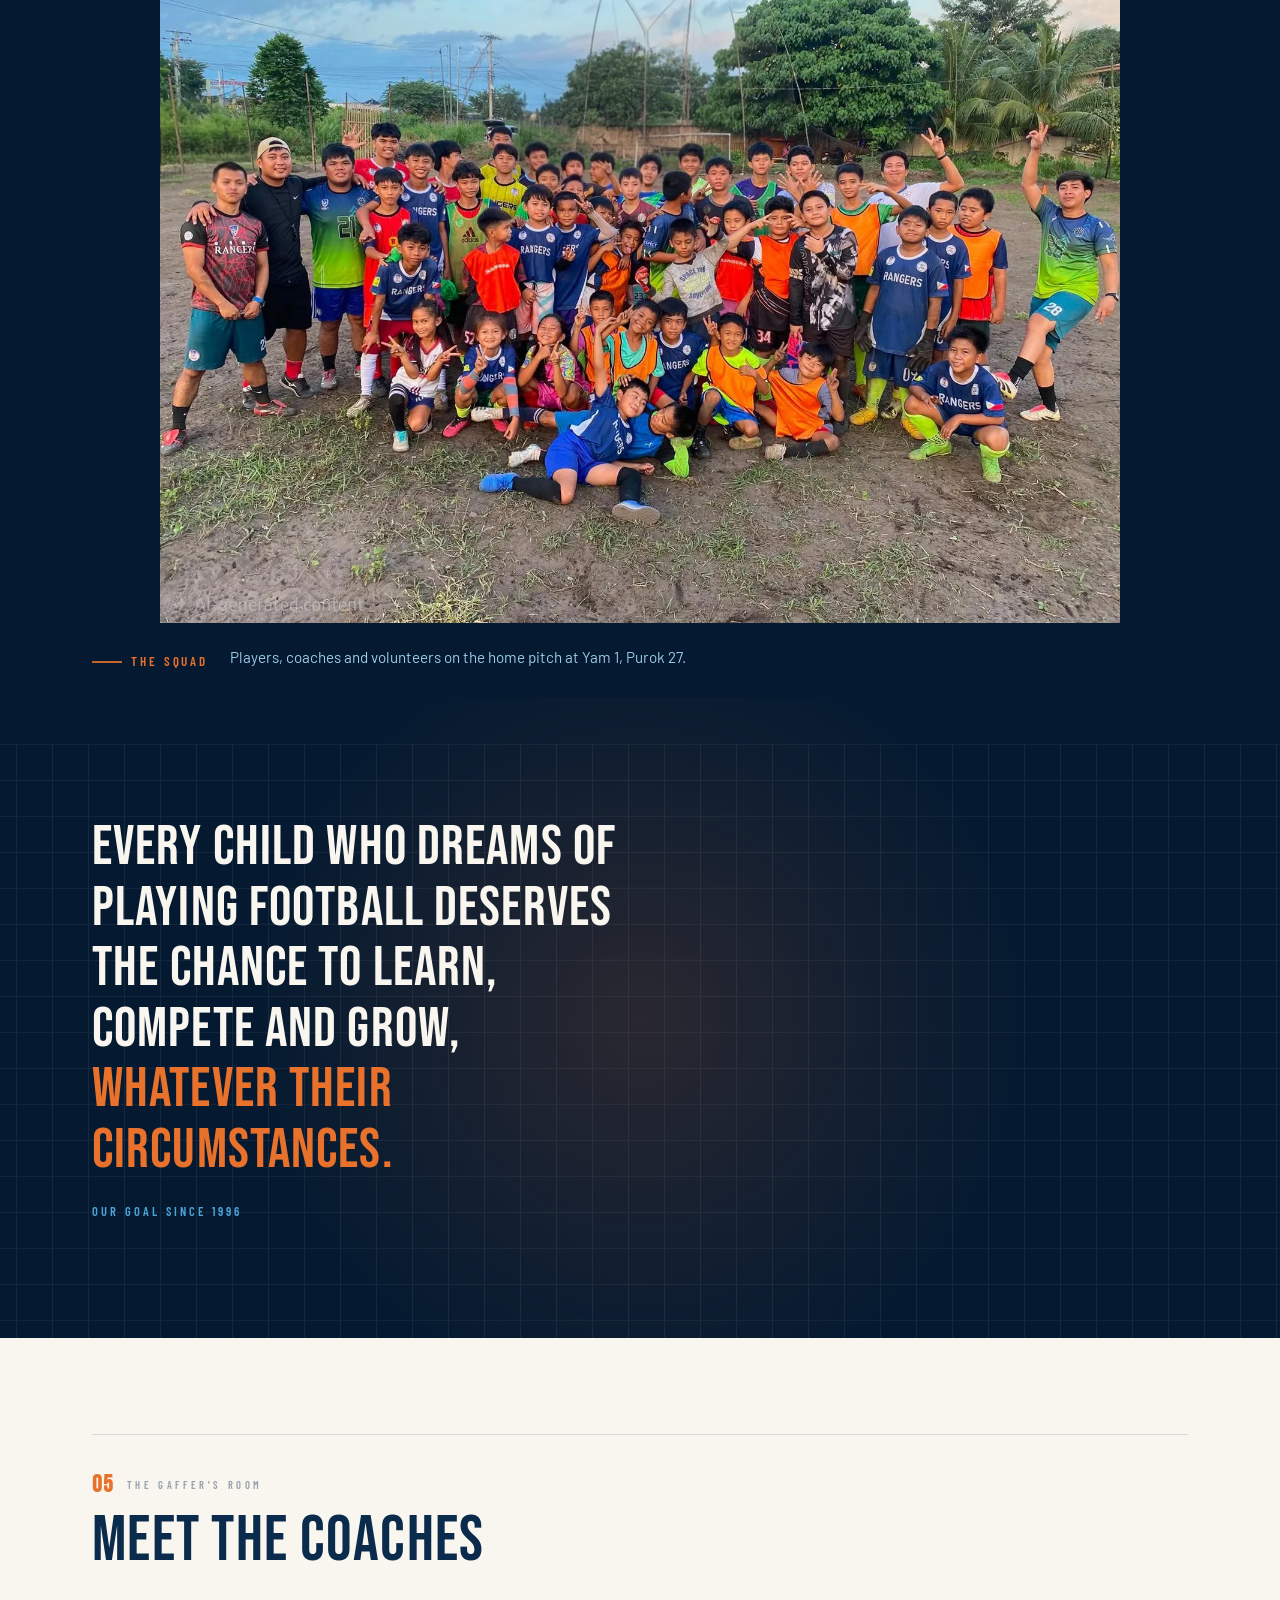
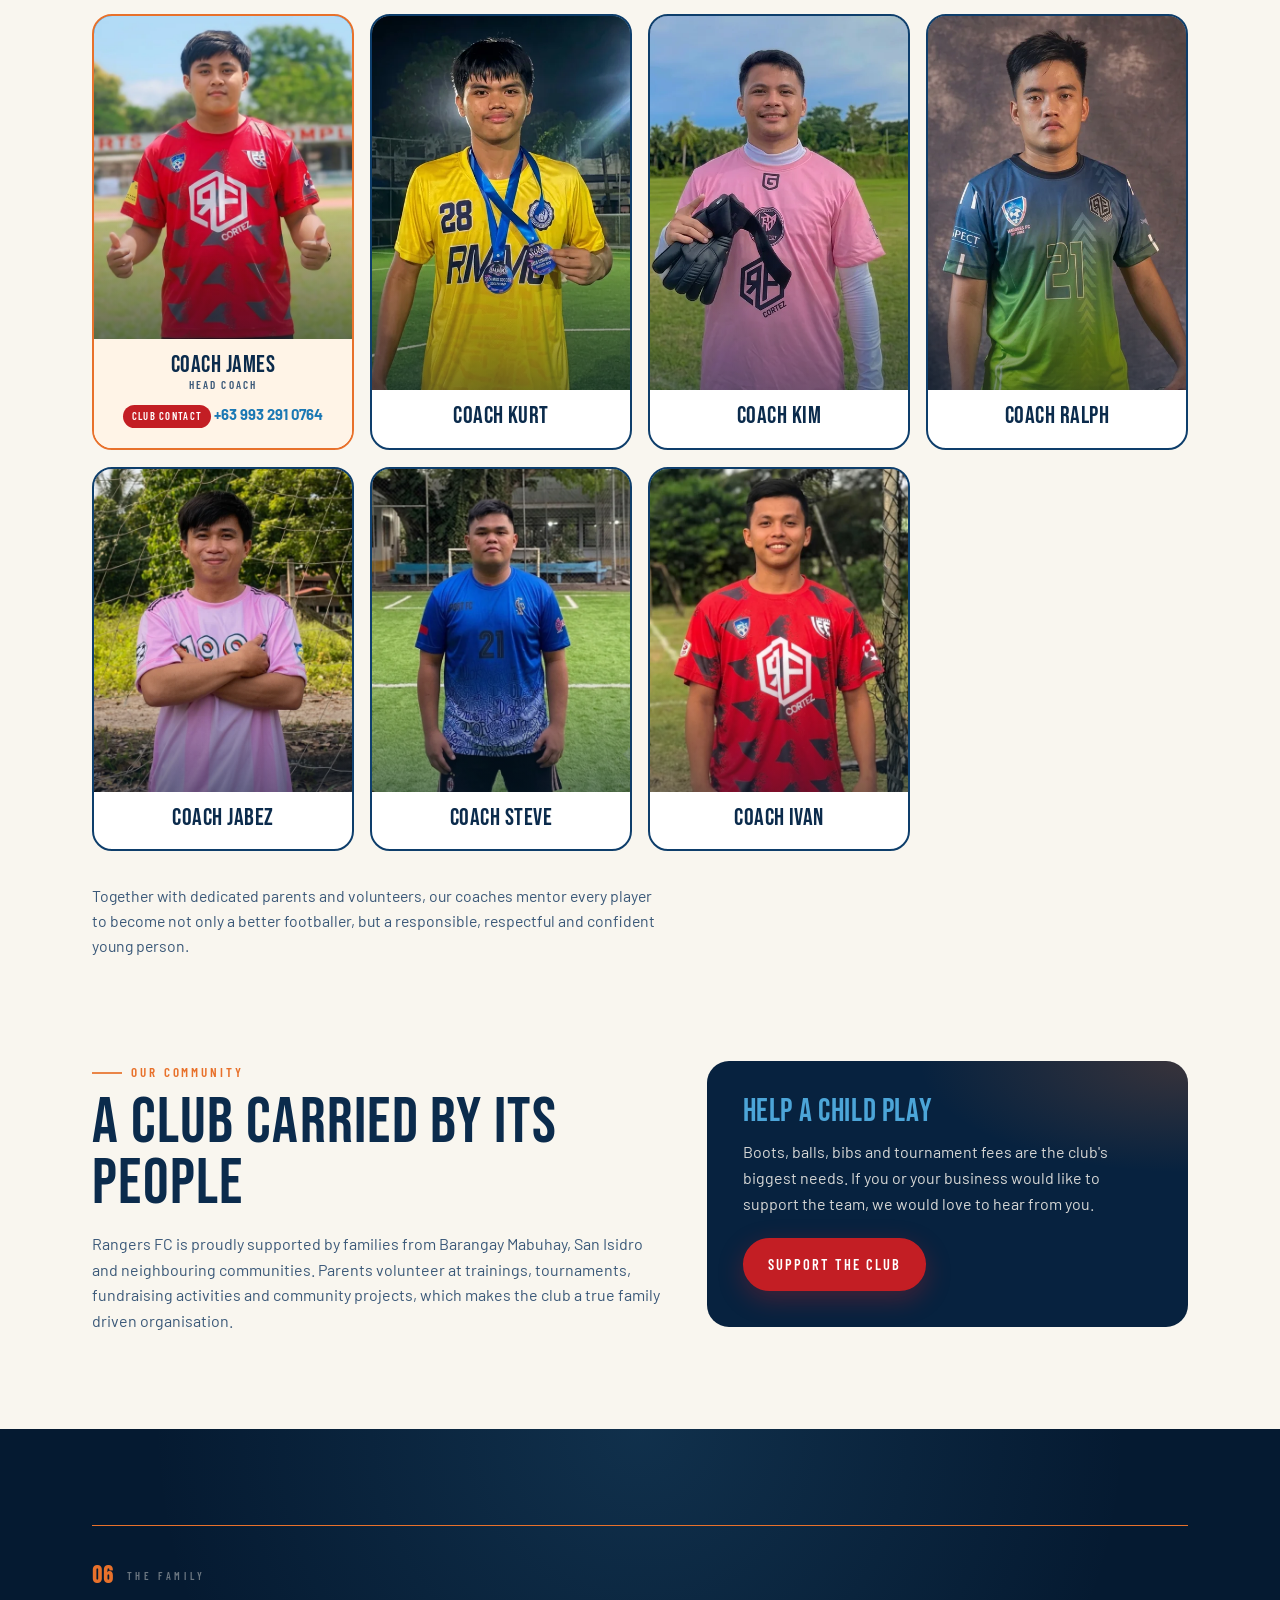
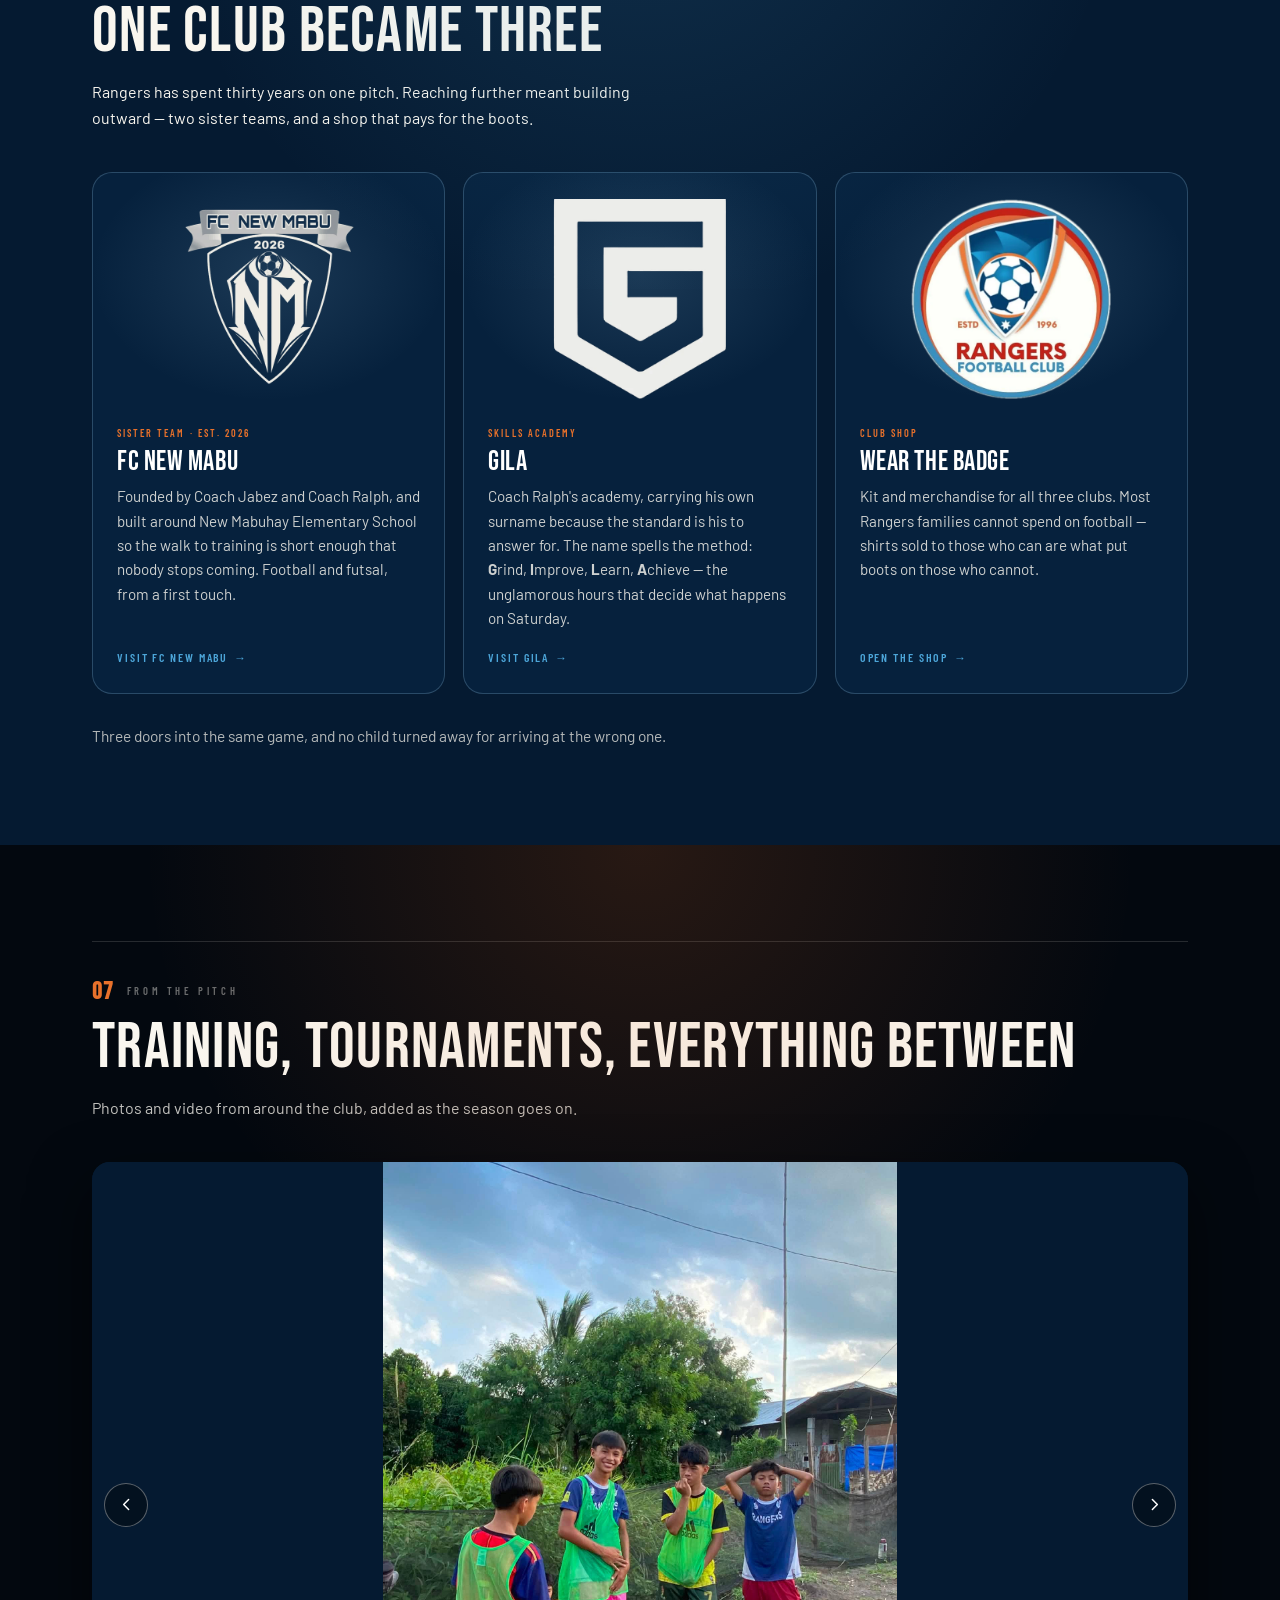
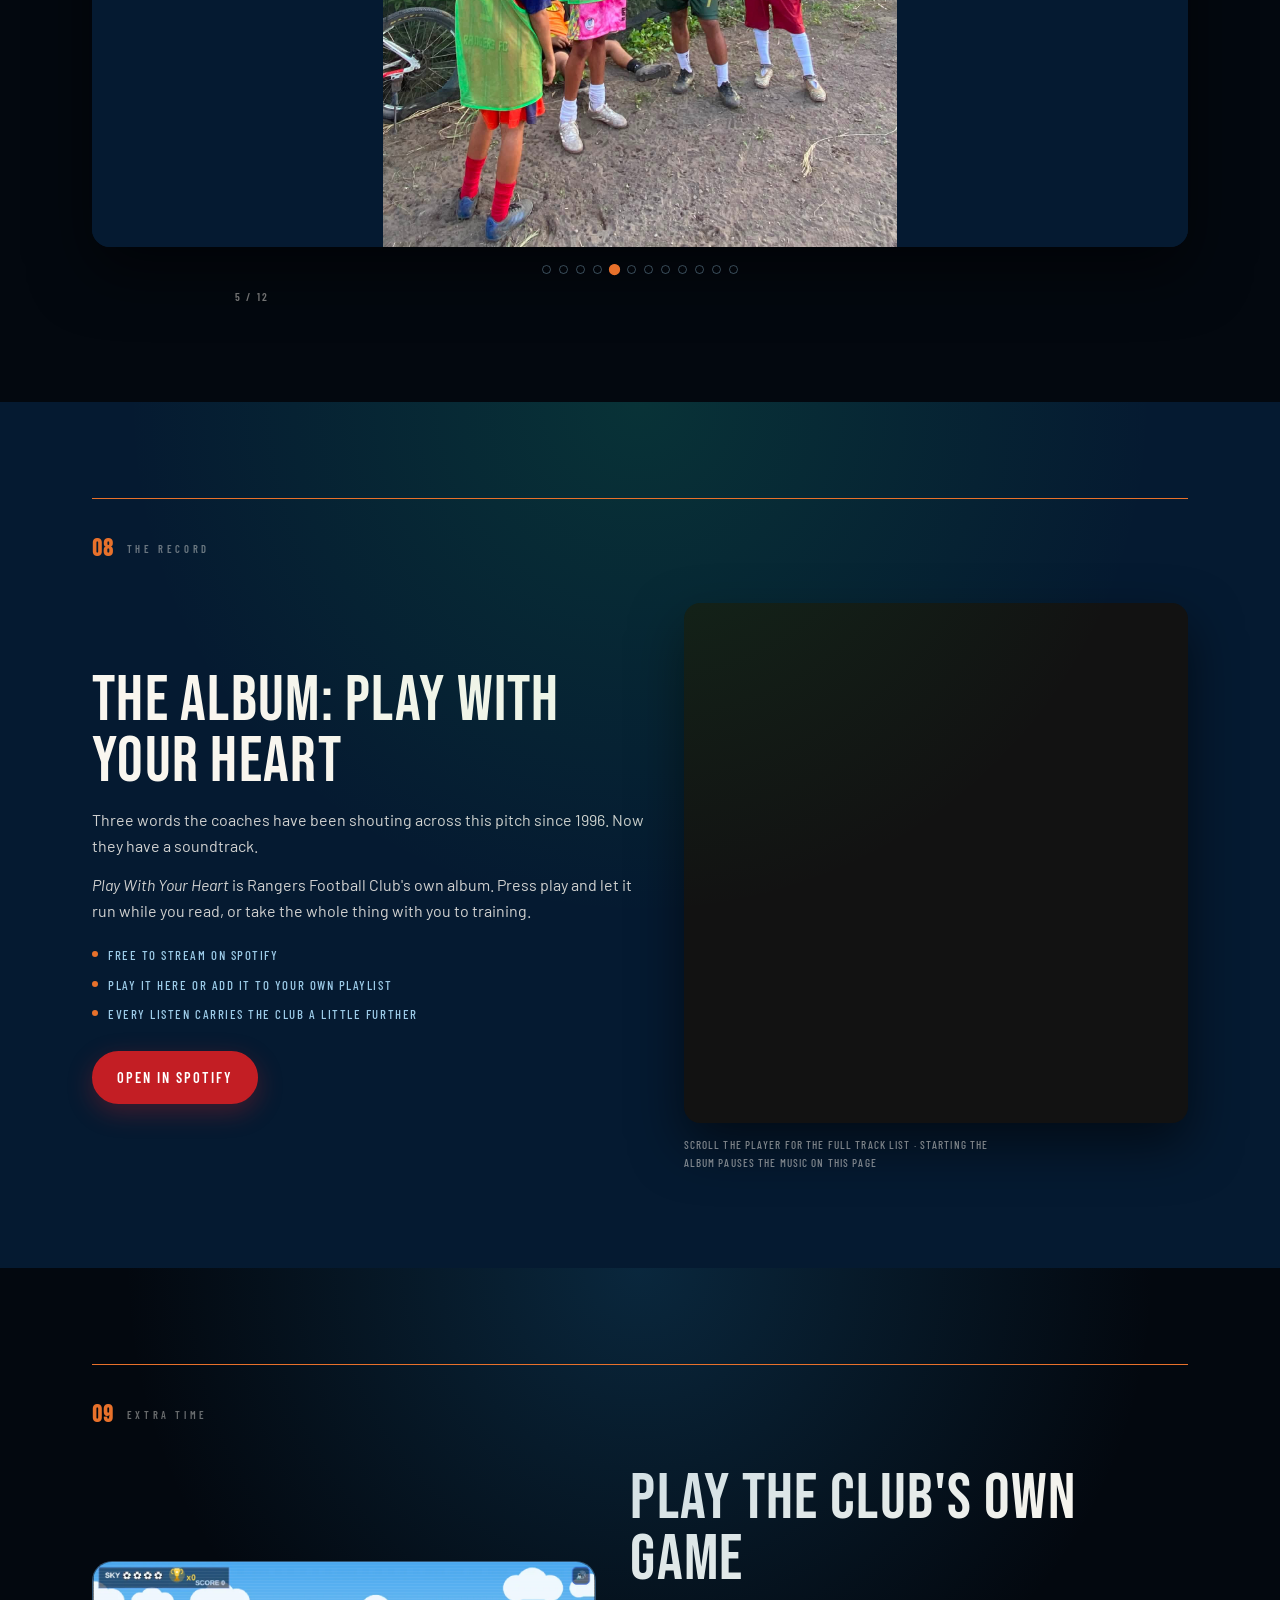
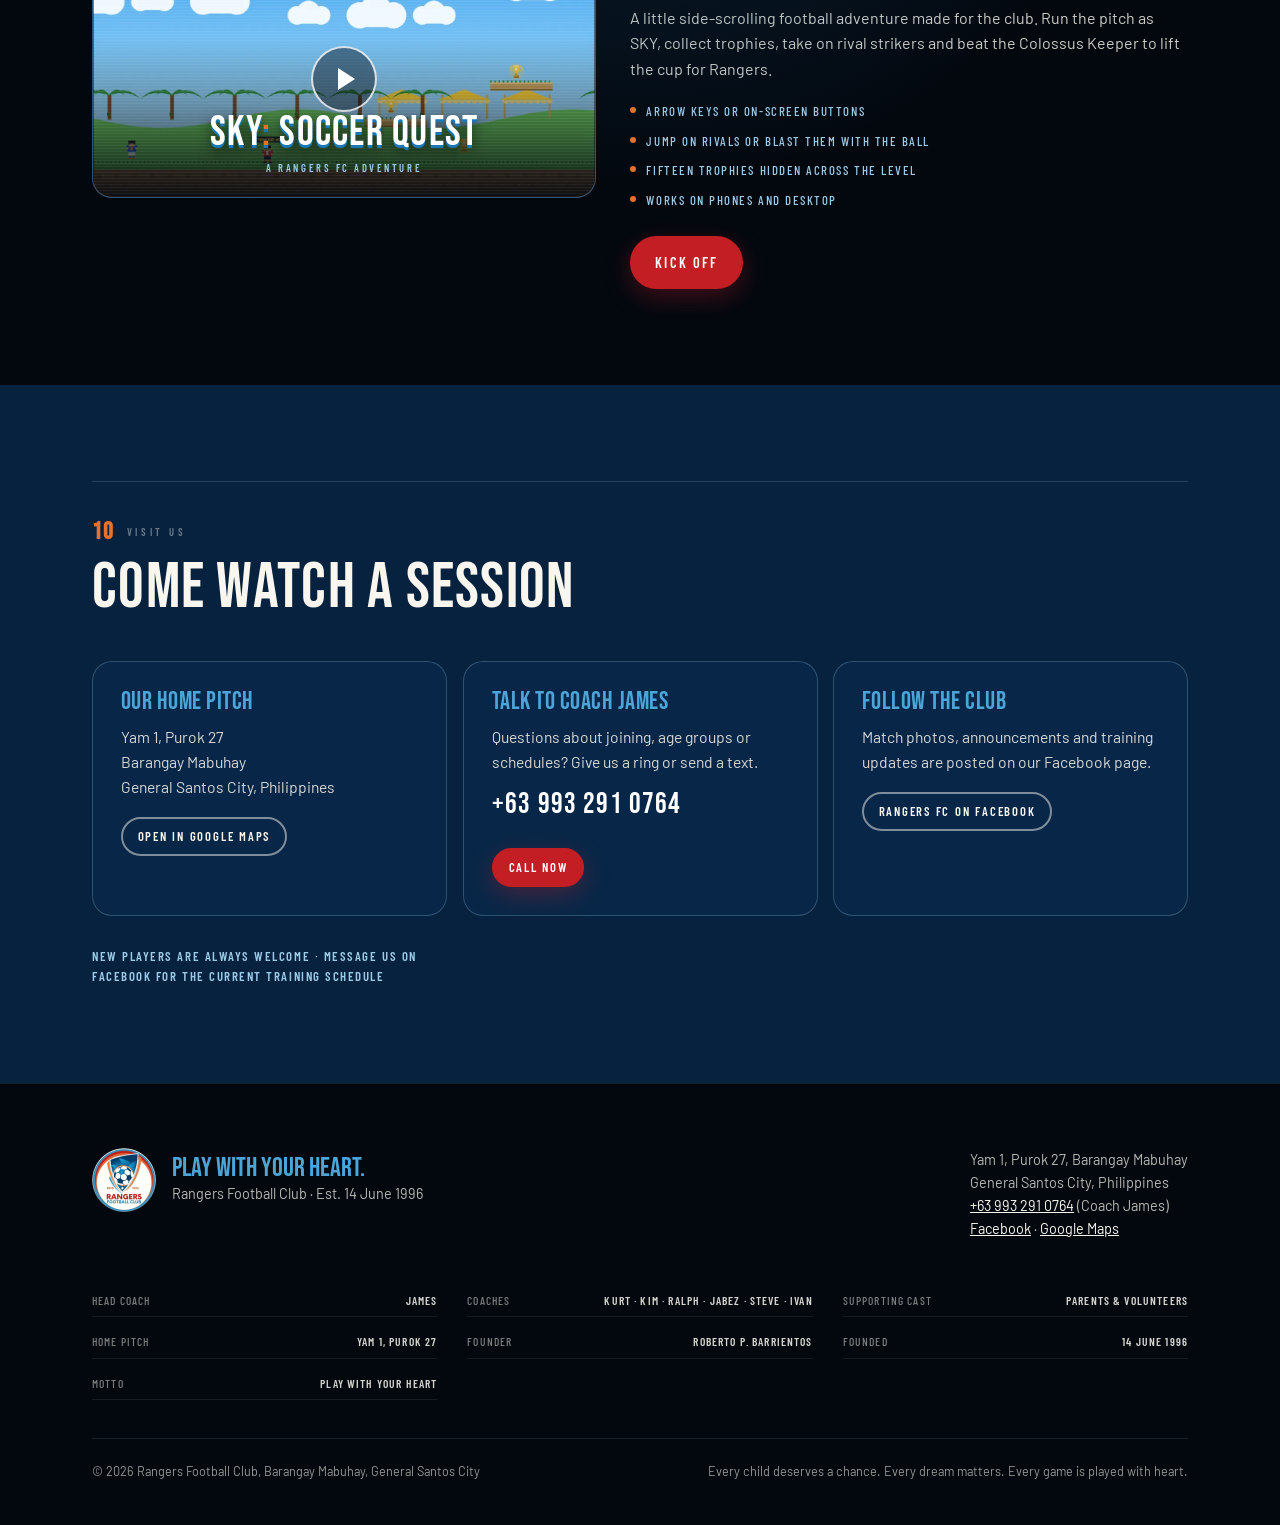
==== commit 1e7b2909: "Get the music in on the first touch, and say so while waiting Reported as still not playing, and the" ====
--- a/index.html
+++ b/index.html
@@ -233,6 +233,16 @@
   stroke-linecap:round;stroke-linejoin:round}
 .nav-snd .wave{opacity:1;transition:opacity .2s}
 .nav-snd .slash{opacity:0;transition:opacity .2s}
+/* Browsers hold audio back until the page has been touched. When that
+   happens, say so quietly rather than sitting there silently. */
+.snd-cue{position:fixed;top:66px;right:14px;z-index:79;pointer-events:none;
+  font-family:var(--cond);font-weight:600;letter-spacing:.14em;text-transform:uppercase;
+  font-size:.62rem;color:#fff;background:var(--red);padding:.5em .9em;border-radius:999px;
+  box-shadow:0 10px 28px rgba(0,0,0,.5);opacity:0;transform:translateY(-6px);
+  transition:opacity .45s var(--ease),transform .45s var(--ease)}
+.snd-cue.show{opacity:1;transform:none}
+@media(max-width:430px){.snd-cue{top:60px;right:10px;font-size:.58rem}}
+@media(prefers-reduced-motion:reduce){.snd-cue{transition:none}}
 .nav-snd.off{color:rgba(249,246,239,.5)}
 .nav-snd.off .wave{opacity:0}
 .nav-snd.off .slash{opacity:1}
@@ -801,7 +811,7 @@
 </nav>
 
 <!-- Club anthem. preload="none" so it only downloads once playback starts. -->
-<audio id="bgm" src="assets/music.mp3" loop preload="none"></audio>
+<audio id="bgm" src="assets/music.mp3" loop preload="auto" playsinline></audio>
 
 <!-- ============ HERO ============ -->
 <header class="hero" id="top">
@@ -1638,30 +1648,88 @@
 /* a visitor who switched it off should stay switched off next visit */
 try{ if(localStorage.getItem('rfc_sound') === 'off') muted = true; }catch(e){}
 
+var silentRoll = false;      /* running, but muted, waiting to be let through */
+
+var cueEl = null;
+function paintCue(){
+  /* only worth saying when the visitor wants sound and cannot have it yet */
+  var want = silentRoll && !muted;
+  if(want && !cueEl){
+    cueEl = document.createElement('div');
+    cueEl.className = 'snd-cue';
+    cueEl.setAttribute('role', 'status');
+    cueEl.textContent = 'Tap anywhere for sound';
+    document.body.appendChild(cueEl);
+    requestAnimationFrame(function(){ if(cueEl) cueEl.classList.add('show'); });
+  }else if(!want && cueEl){
+    var el = cueEl; cueEl = null;
+    el.classList.remove('show');
+    setTimeout(function(){ if(el.parentNode) el.parentNode.removeChild(el); }, 600);
+  }
+}
+
 function paintSound(){
-  sndBtn.textContent = muted ? 'Sound Off' : 'Sound On';
-  sndBtn.setAttribute('aria-pressed', String(!muted));
-  sndBtn2.classList.toggle('off', muted);
-  sndBtn2.setAttribute('aria-pressed', String(!muted));
-  sndBtn2.setAttribute('aria-label', muted ? 'Turn sound on' : 'Turn sound off');
+  var quiet = muted || silentRoll;
+  sndBtn.textContent = quiet ? 'Sound Off' : 'Sound On';
+  sndBtn.setAttribute('aria-pressed', String(!quiet));
+  sndBtn2.classList.toggle('off', quiet);
+  sndBtn2.setAttribute('aria-pressed', String(!quiet));
+  sndBtn2.setAttribute('aria-label', quiet ? 'Turn sound on' : 'Turn sound off');
+  paintCue();
 }
 
 /* No fade: the anthem comes in at full volume from its first note, and the
    very first play always starts at the top of the track rather than wherever
-   a blocked attempt left the playhead. */
+   a blocked attempt left the playhead.
+
+   Every browser refuses to start audible sound until the visitor has touched
+   the page. There is no way around that, but there is a way to be ready:
+   muted playback is always allowed, so when we are refused we start the track
+   muted and leave it running. Unmuting an element that is already playing
+   costs nothing, so the visitor's first touch — a tap, a key, the start of a
+   scroll — brings the sound in instantly, from the first note, with no button
+   to find.
+
+   The one rule that matters here: never unmute without a gesture. Doing so is
+   a policy violation and the browser answers it by pausing the track, which
+   is worse than the silence it was trying to fix. */
+function hush(){ var p = bgm.play(); if(p && p['catch']) p['catch'](function(){}); }
+
+/* out loud — only from a gesture, or from the sound switch */
 function musicPlay(){
   if(!bgm || muted) return;
   bgm.volume = MUSIC_VOL;
-  if(!musicStarted) bgm.currentTime = 0;
+  bgm.muted = false;
+  if(!musicStarted || silentRoll) bgm.currentTime = 0;
   var p = bgm.play();
   if(p && p.then){
-    p.then(function(){ musicStarted = true; })['catch'](armGesture);
+    p.then(function(){ musicStarted = true; silentRoll = false; paintSound(); })['catch'](rollSilently);
   }else{
-    musicStarted = true;
-  }
-}
-
-var GESTURES = ['pointerdown', 'keydown', 'touchstart'];
+    musicStarted = true; silentRoll = false; paintSound();
+  }
+}
+
+/* refused: run it muted and wait to be let through */
+function rollSilently(){
+  if(!bgm || muted) return;
+  bgm.muted = true;
+  silentRoll = true;
+  paintSound();
+  if(bgm.paused) hush();
+  armGesture();
+}
+
+/* safe to call at any time — it will not disturb a roll already going */
+function musicEnsure(){
+  if(!bgm || muted) return;
+  if(silentRoll){ if(bgm.paused) hush(); return; }
+  musicPlay();
+}
+
+/* A wide net on purpose: whichever of these the visitor does first, the
+   sound is already cued up behind it. */
+var GESTURES = ['pointerdown', 'pointerup', 'mousedown', 'click', 'keydown',
+                'touchstart', 'touchend', 'touchmove', 'wheel', 'scroll'];
 var armed = false;
 function armGesture(){
   if(armed) return;
@@ -1680,8 +1748,10 @@
   try{ localStorage.setItem('rfc_sound', muted ? 'off' : 'on'); }catch(e){}
   if(muted){
     if(bgm) bgm.pause();
+    silentRoll = false;
   }else{
     ensureAudio();
+    if(bgm && silentRoll){ bgm.currentTime = 0; silentRoll = false; }
     musicPlay();
   }
   if(AC && master) master.gain.setTargetAtTime(muted ? 0 : 1, AC.currentTime, 0.05);
@@ -1693,7 +1763,7 @@
 document.addEventListener('visibilitychange', function(){
   if(!bgm) return;
   if(document.hidden) bgm.pause();
-  else if(!muted) musicPlay();
+  else if(!muted){ if(silentRoll){ silentRoll = false; rollSilently(); } else musicEnsure(); }
 });
 
 /* If the visitor starts the Spotify album, stand down — two pieces of music
@@ -1714,10 +1784,10 @@
 /* The anthem belongs to the welcome, so try again the moment the title
    sequence lands — by then the visitor has usually tapped or hit skip,
    which is the gesture the browser was holding out for. */
-onIntroEnd.push(function(){ musicPlay(); });
+onIntroEnd.push(function(){ musicEnsure(); });
 
 paintSound();
-if(bgm){ bgm.volume = MUSIC_VOL; musicPlay(); }
+if(bgm){ bgm.volume = MUSIC_VOL; musicEnsure(); }
 
 /* ==========================================================================
    HUD HELPERS
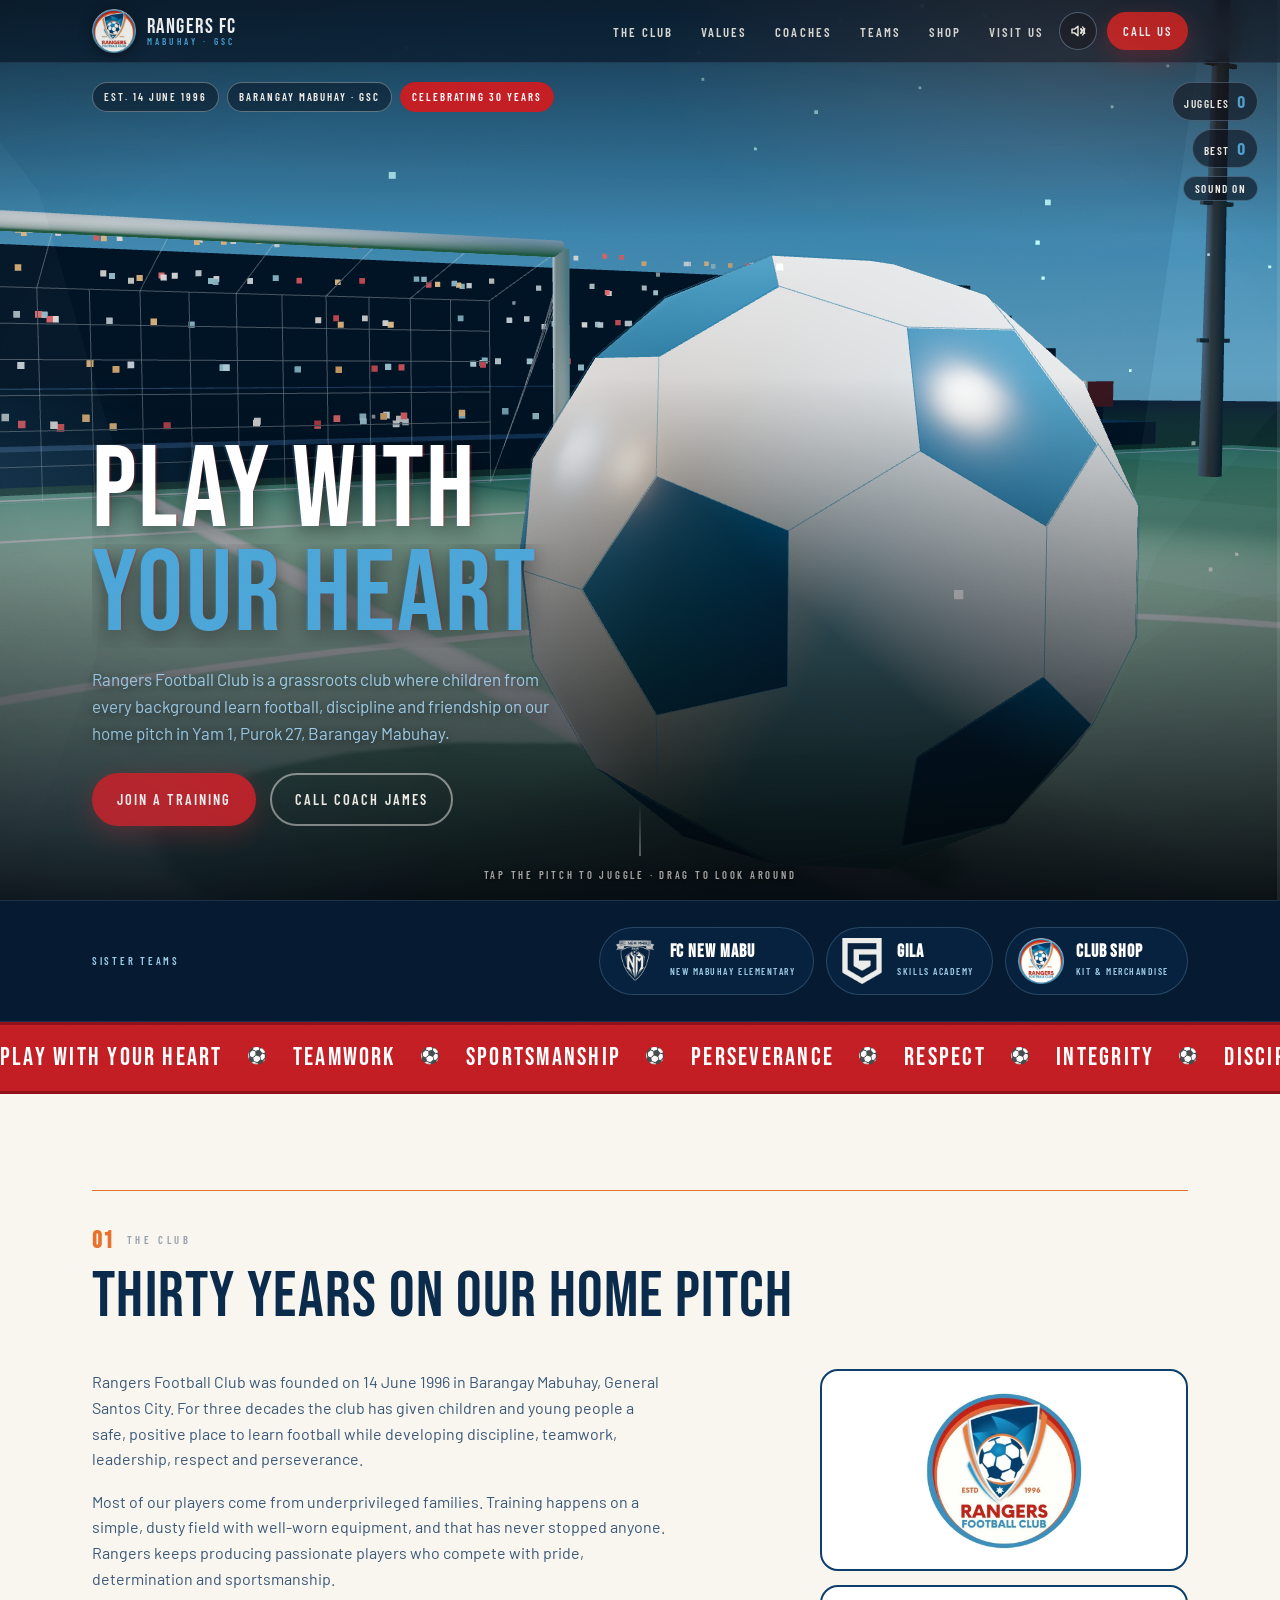
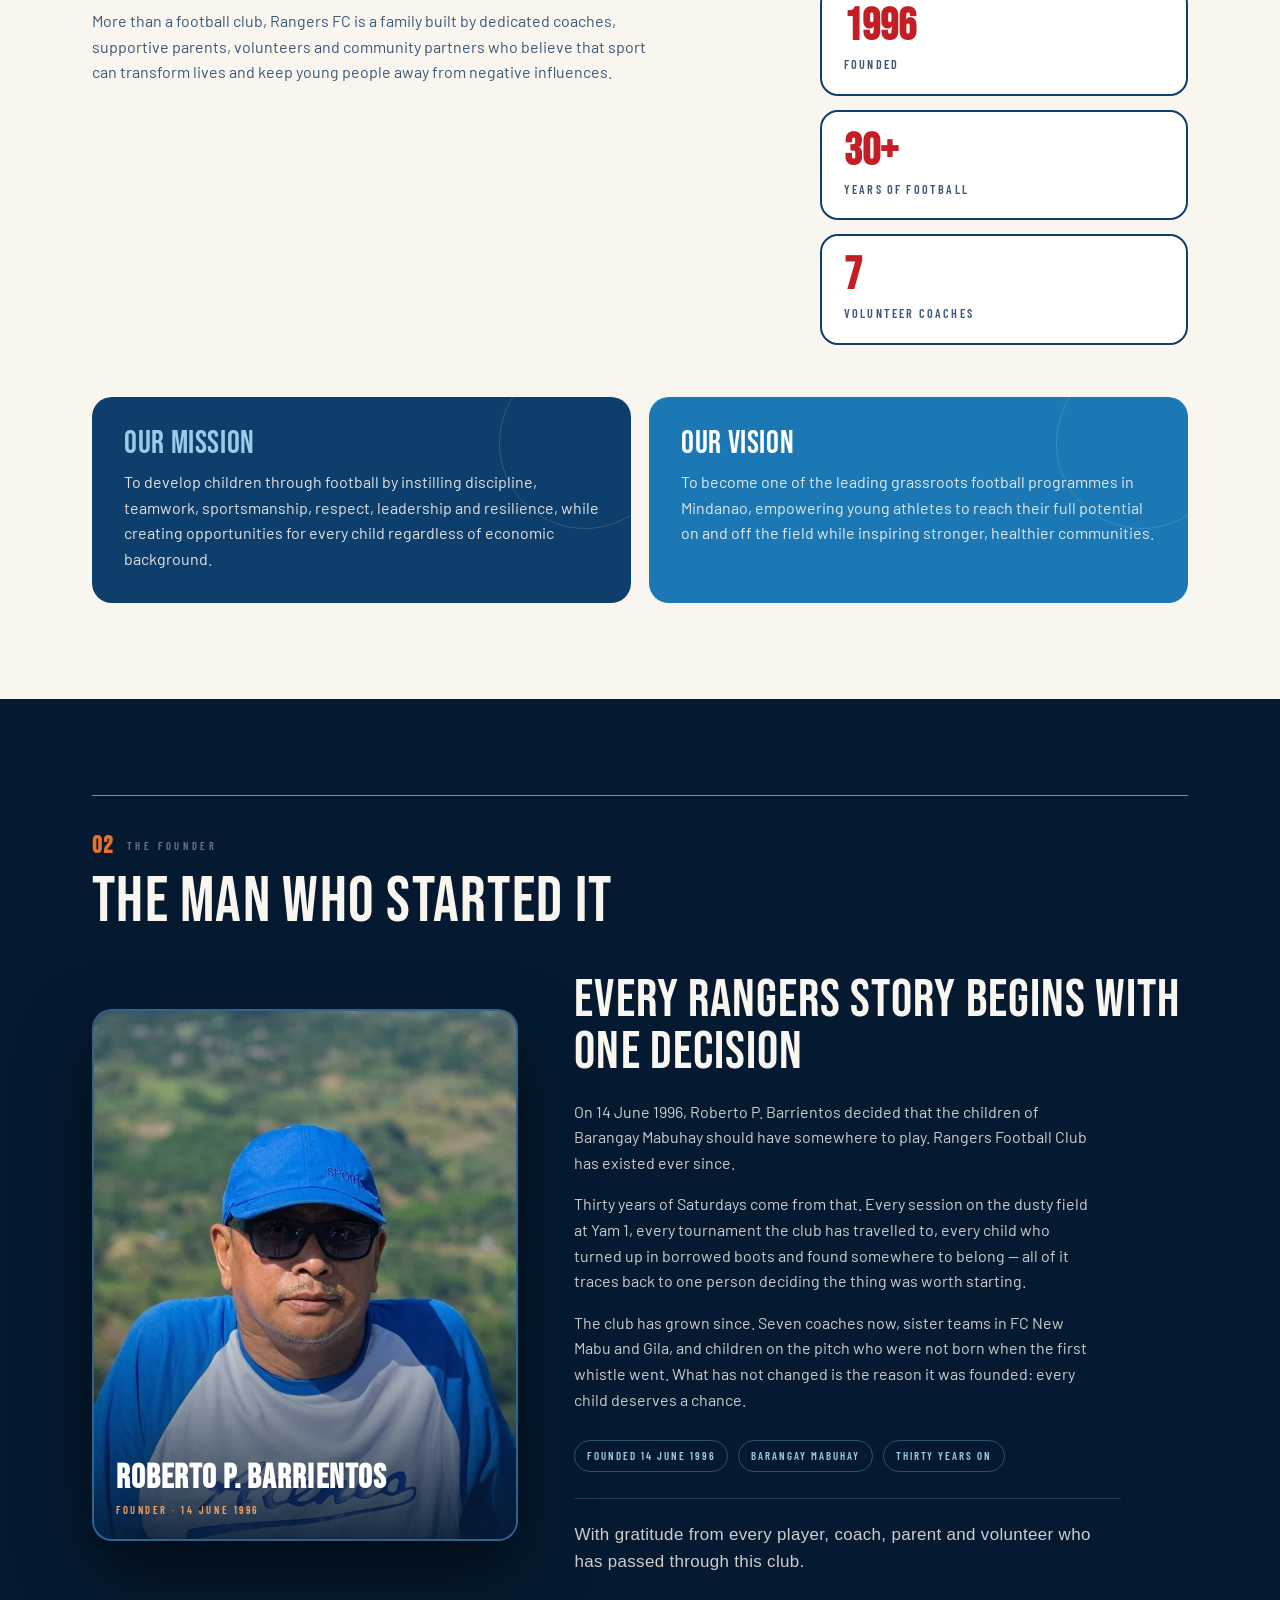
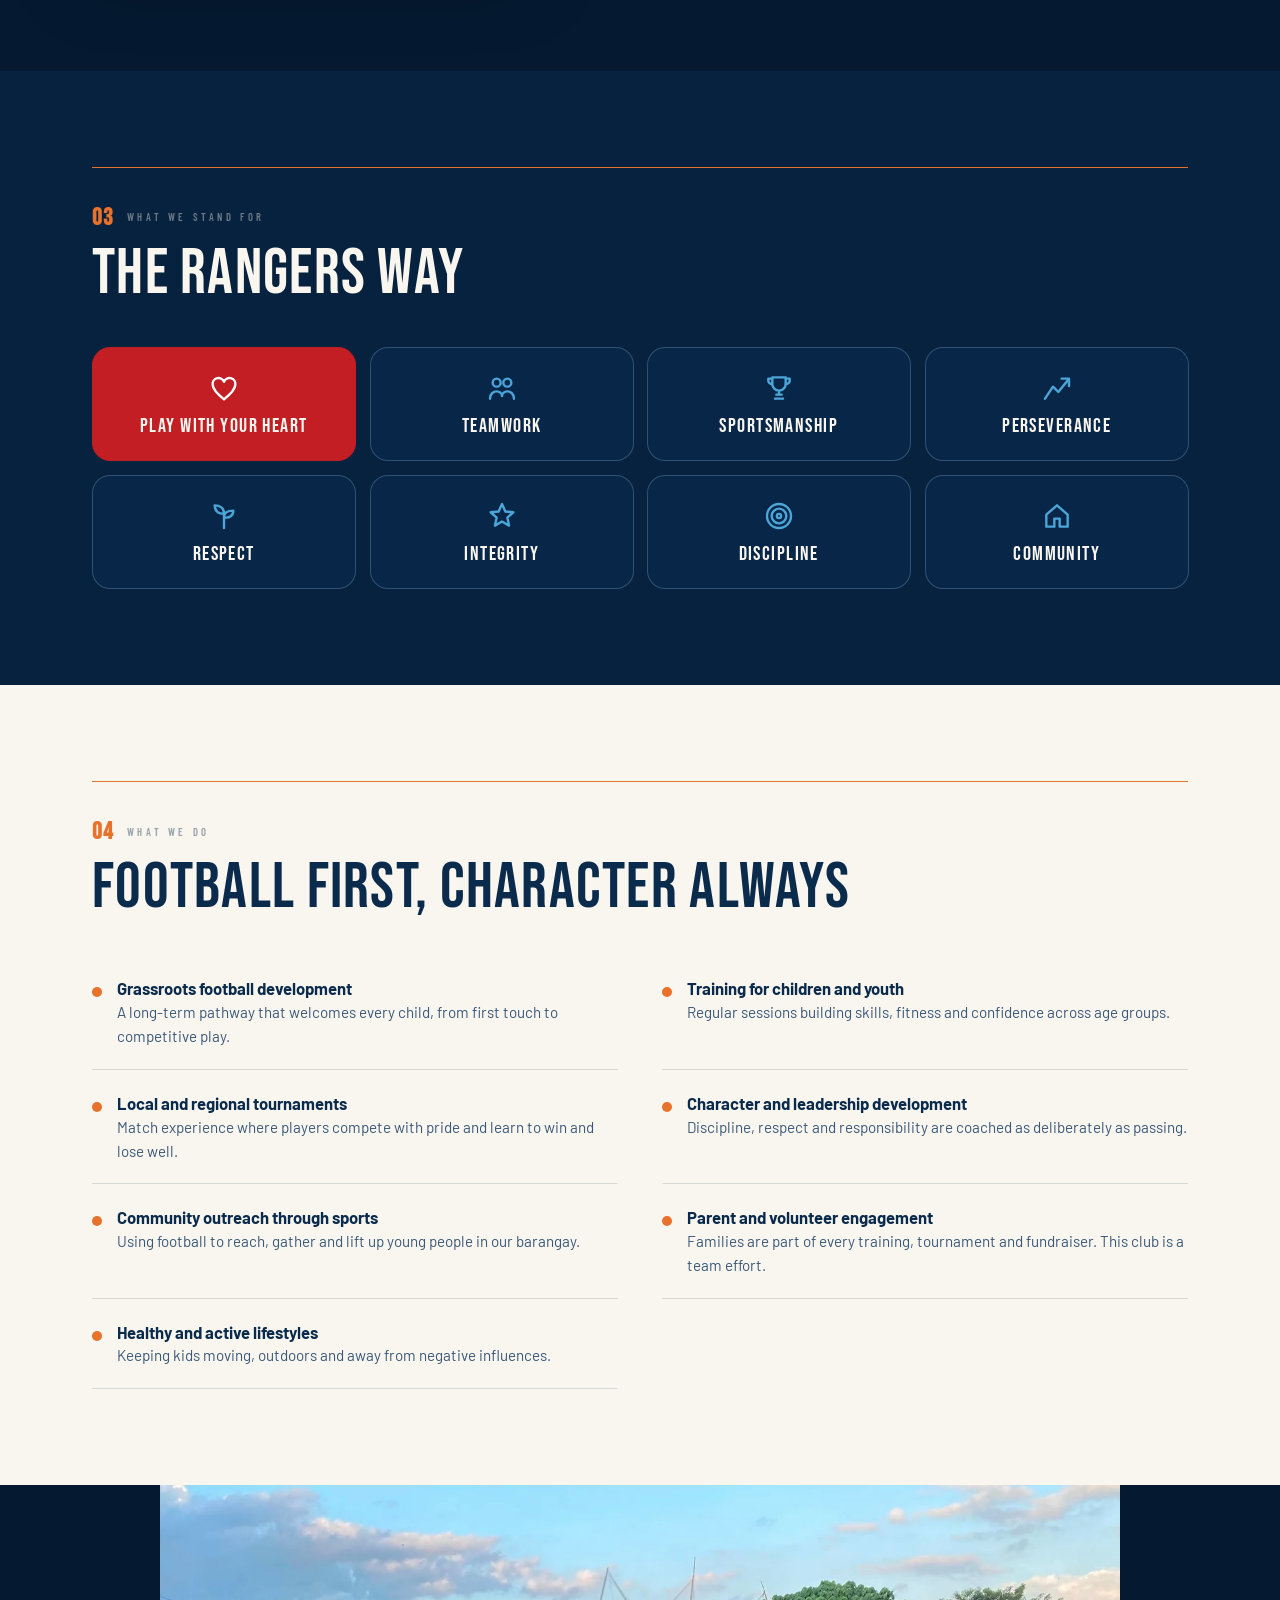
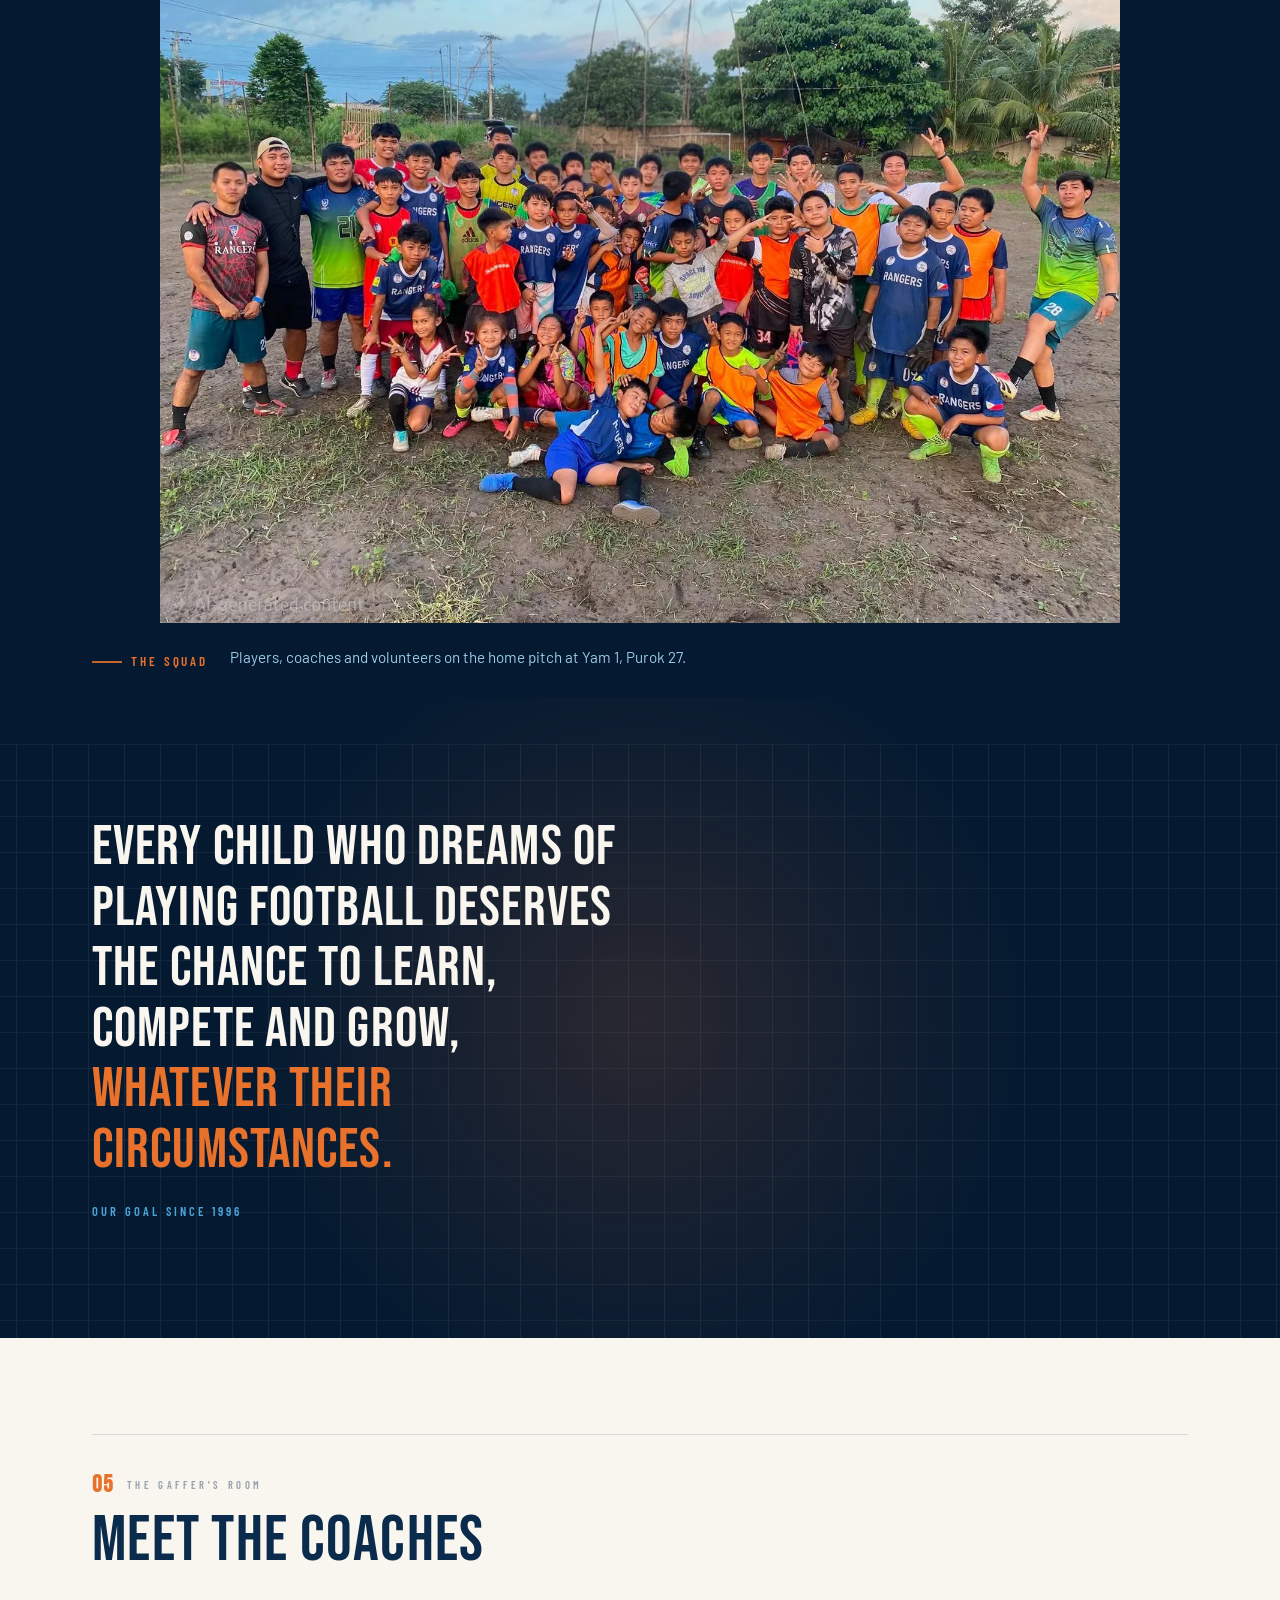
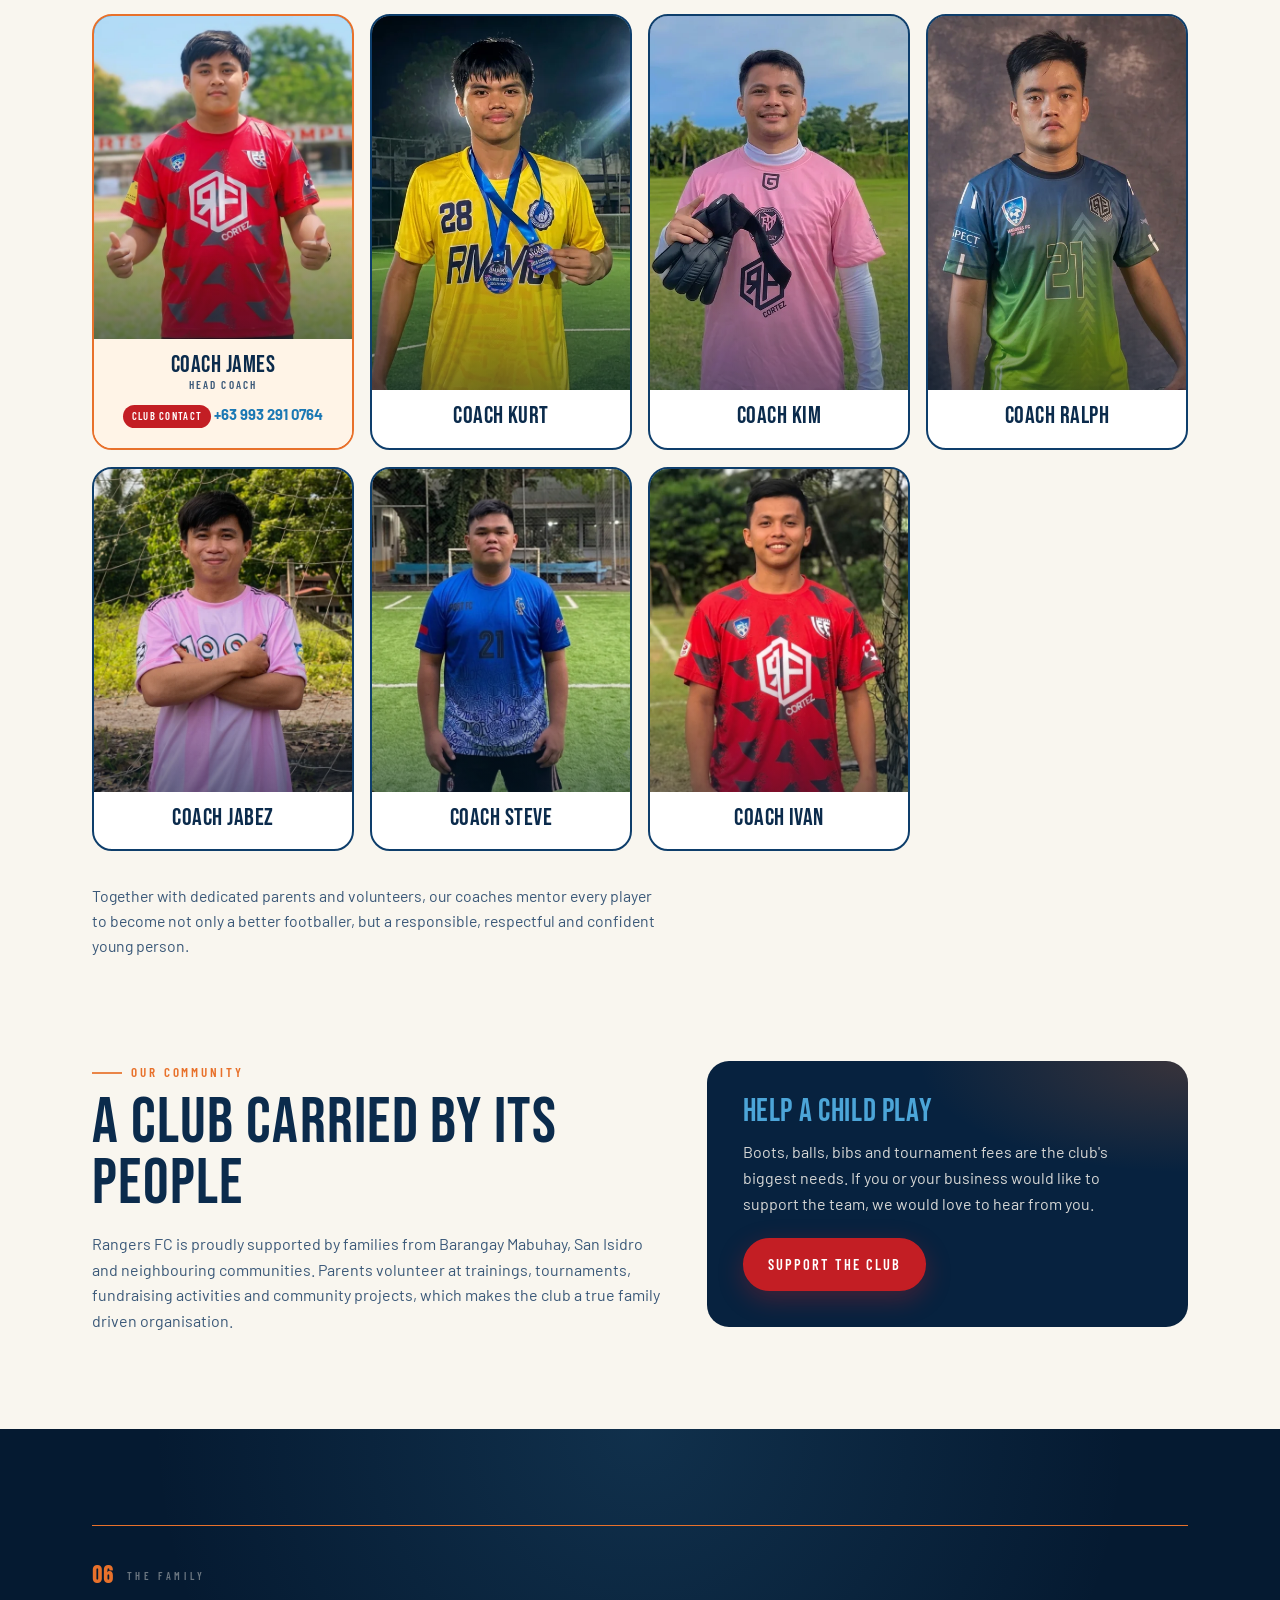
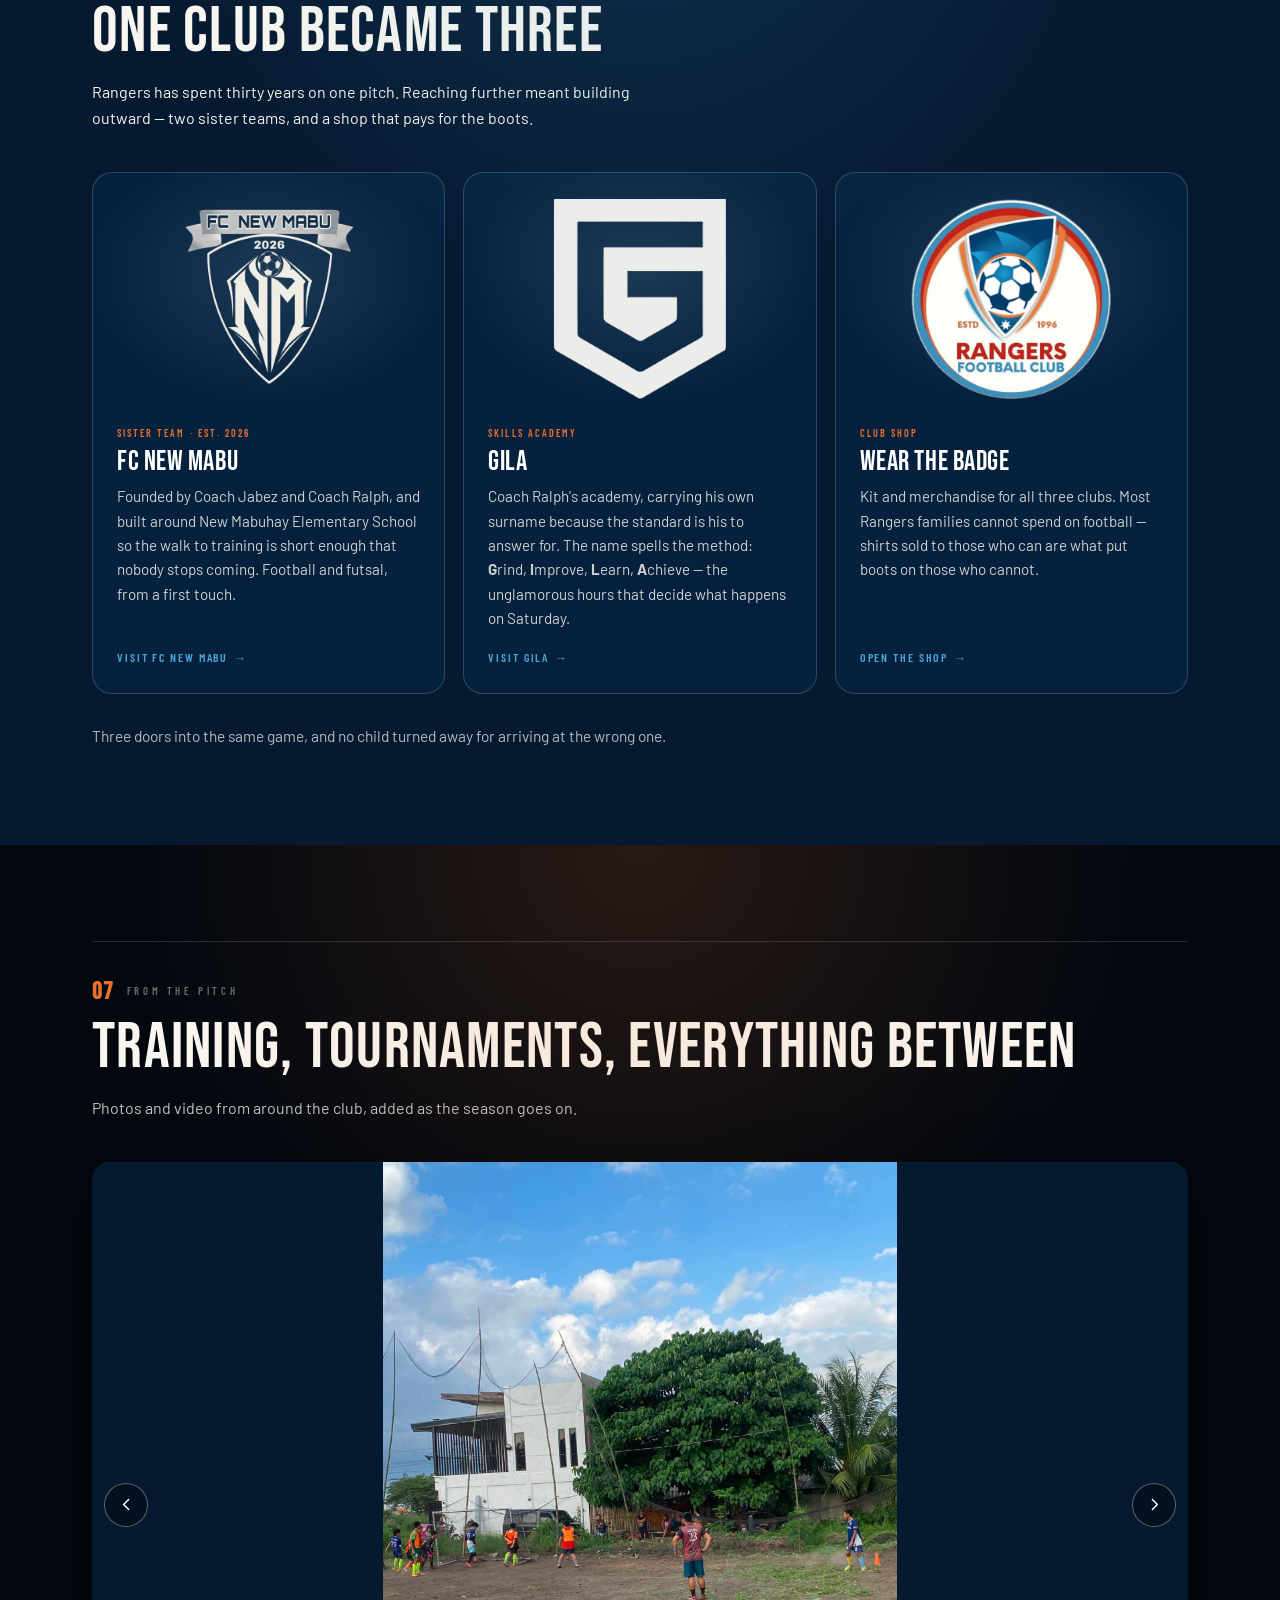
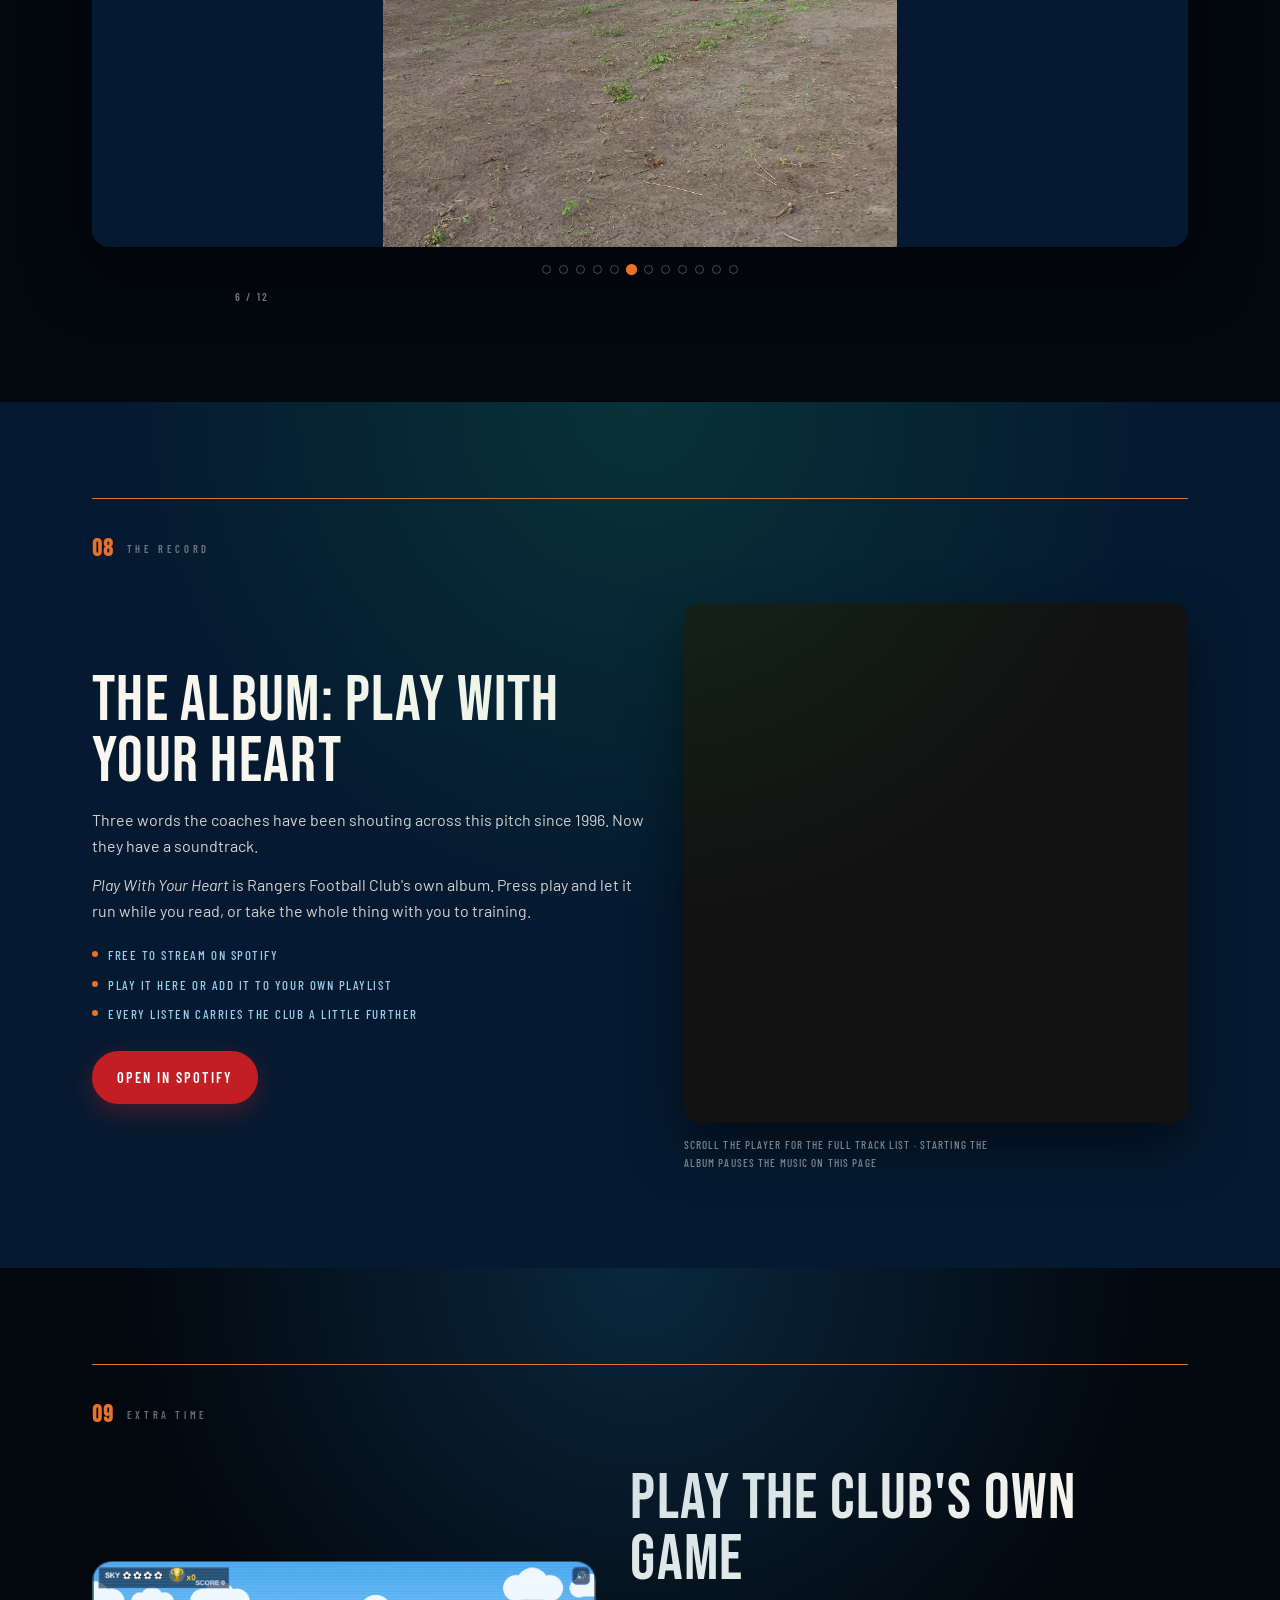
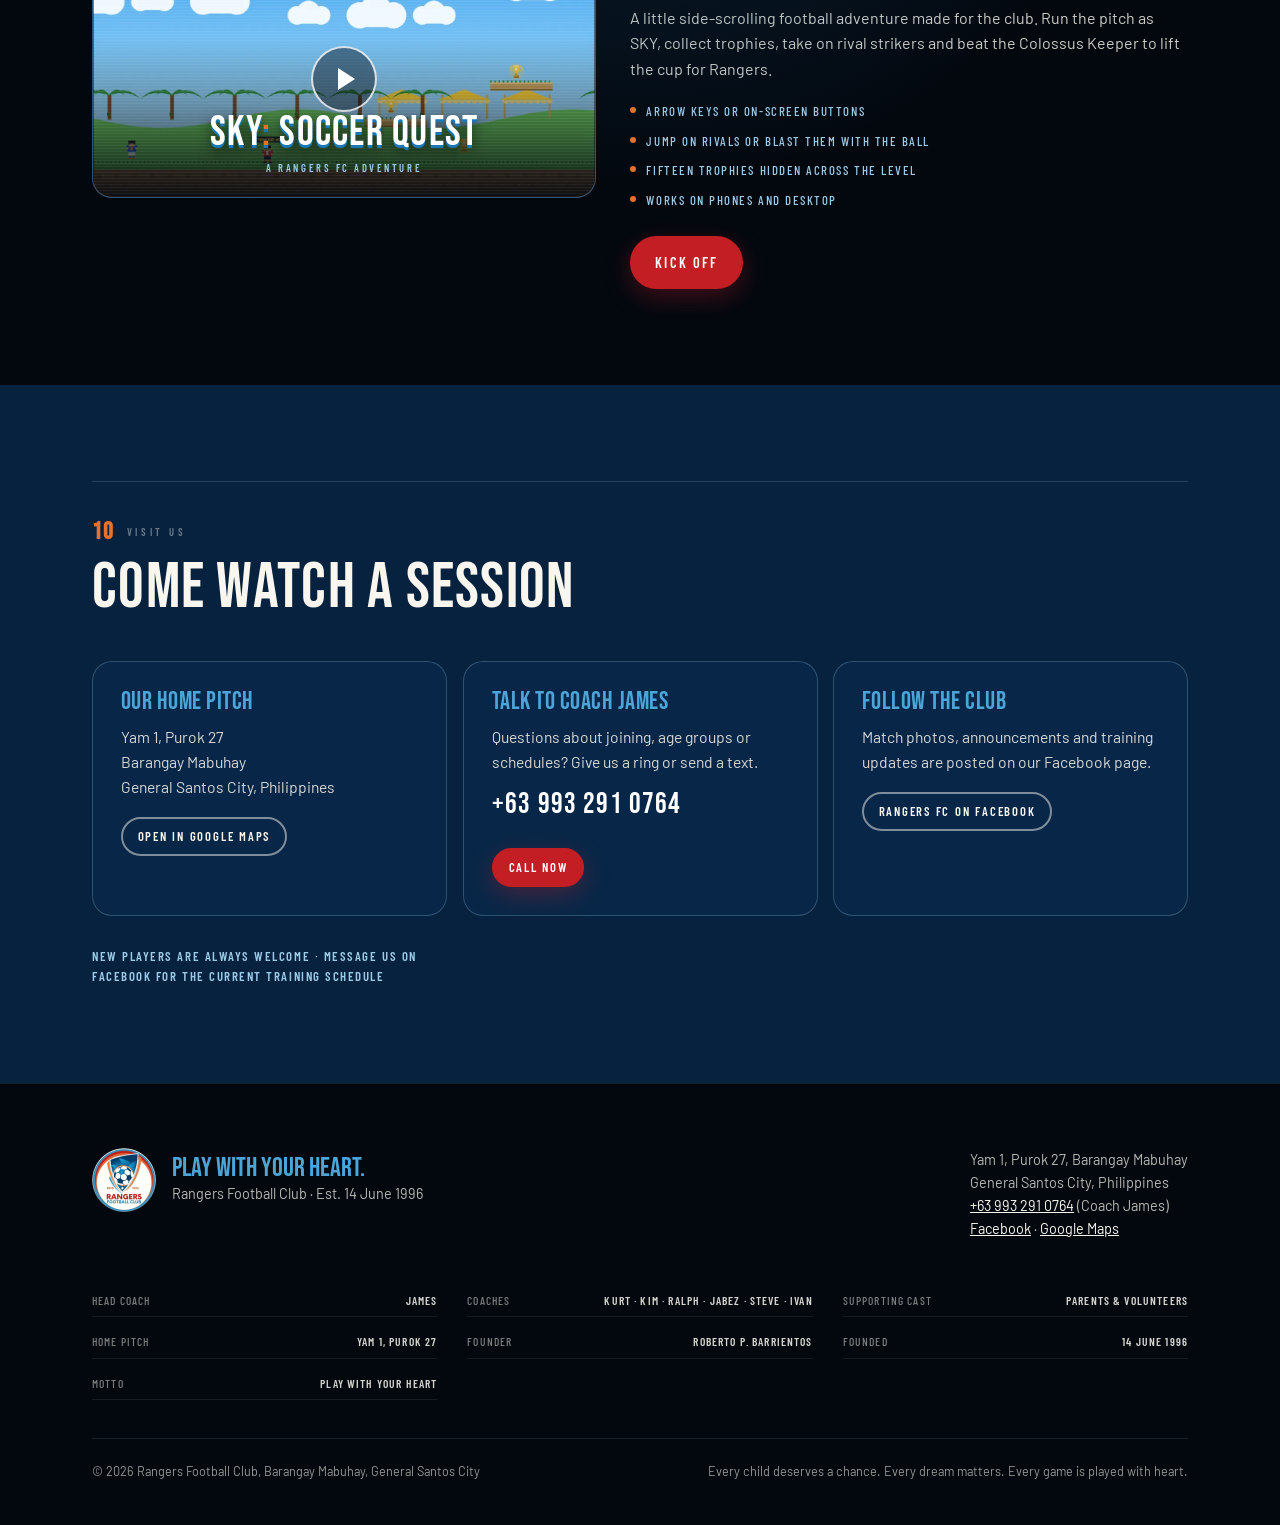
==== commit bdd57aa4: "Add Microsoft Clarity to the public pages (off until a project ID is set) assets/clarity.js holds th" ====
--- a/index.html
+++ b/index.html
@@ -739,6 +739,7 @@
   .hero-sub,.hero-cta{opacity:1;transform:none}
   .rulewrap i{transform:scaleX(1)}
 </style></noscript>
+<script src="assets/clarity.js" defer></script>
 </head>
 <body class="locked">
 
